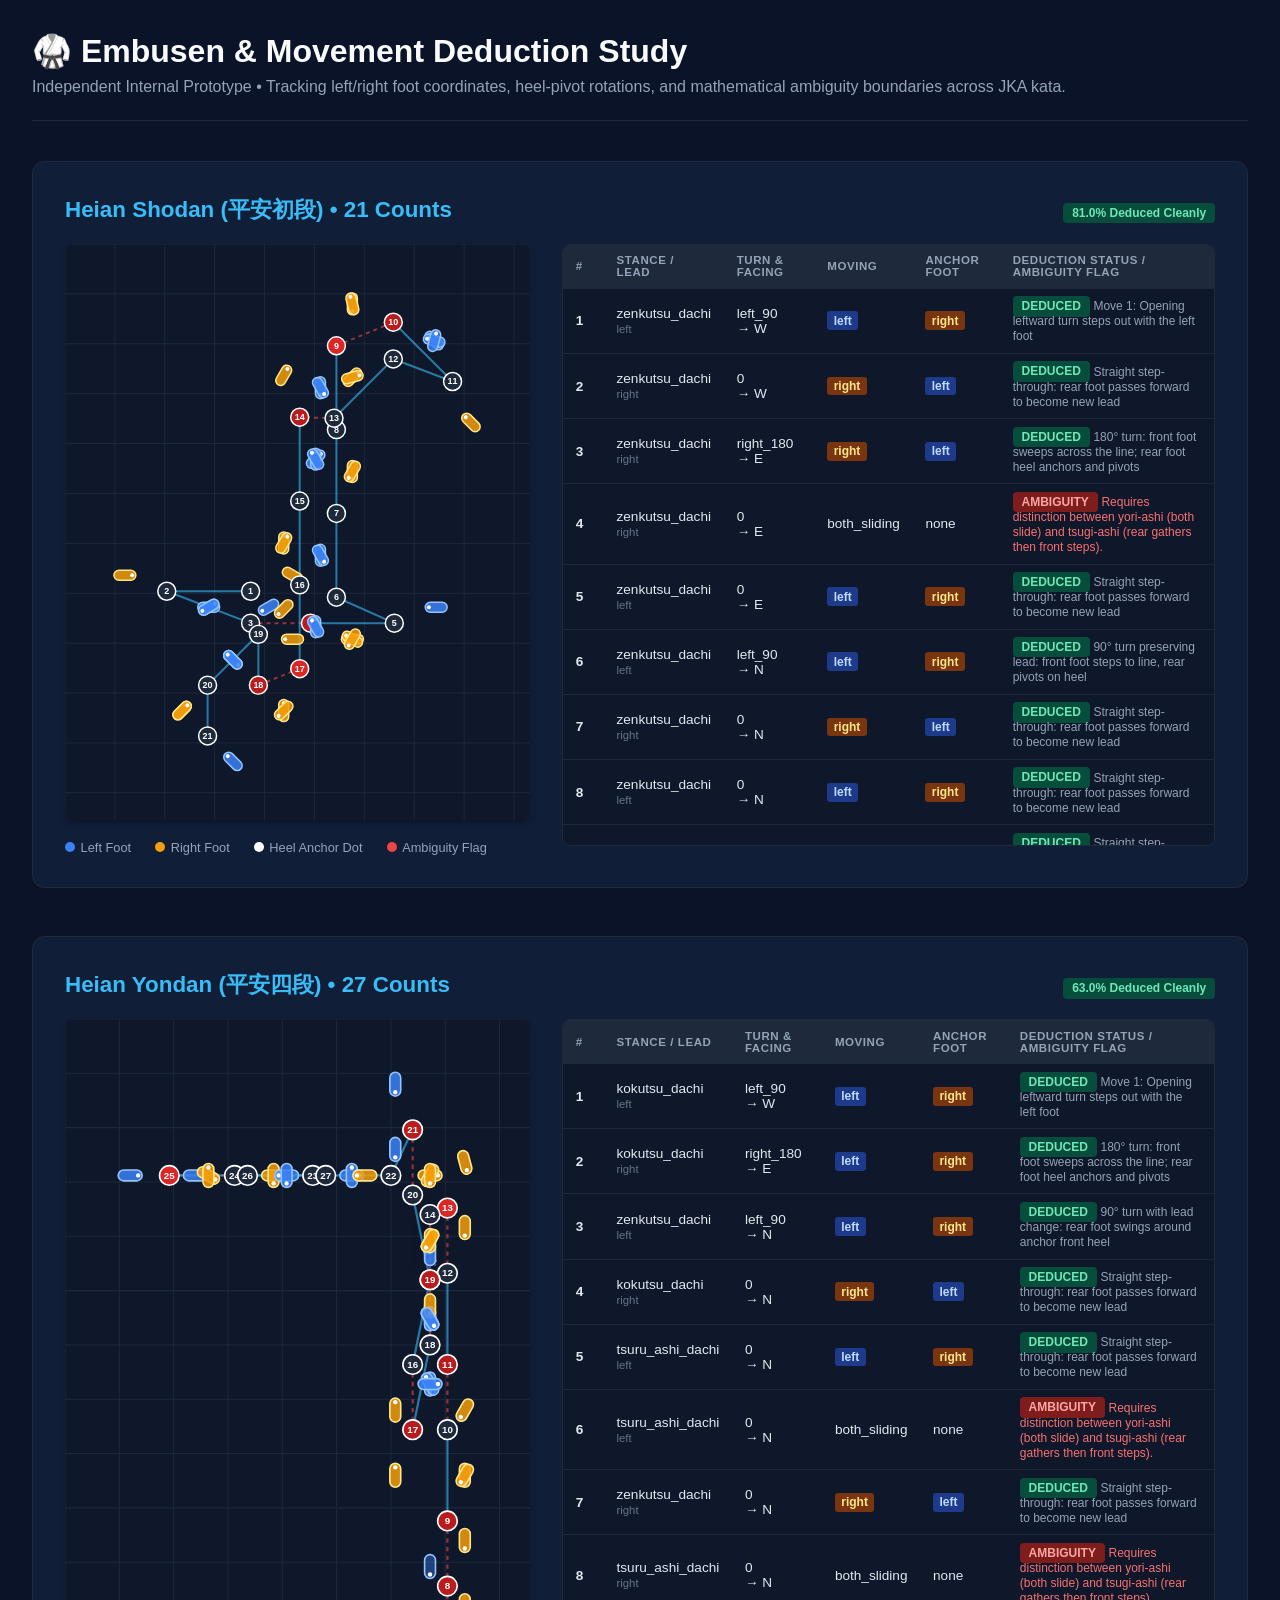
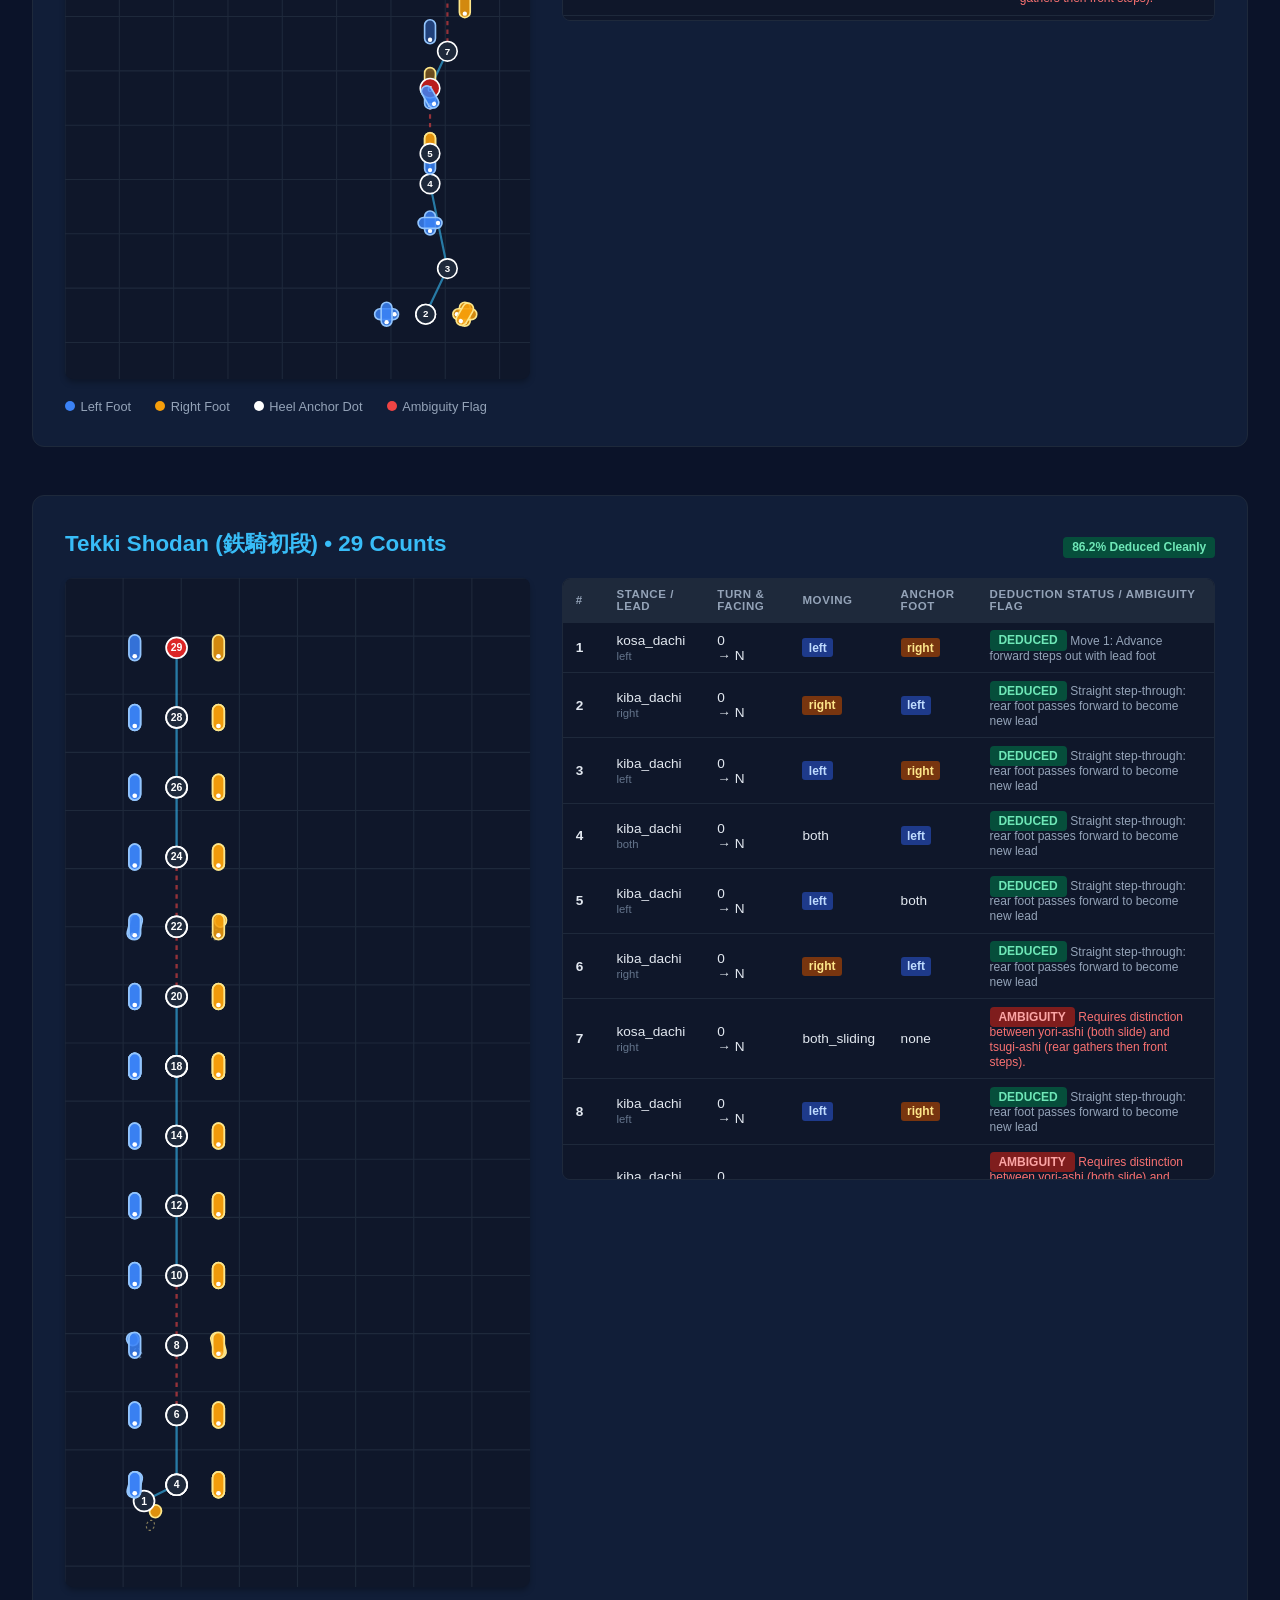
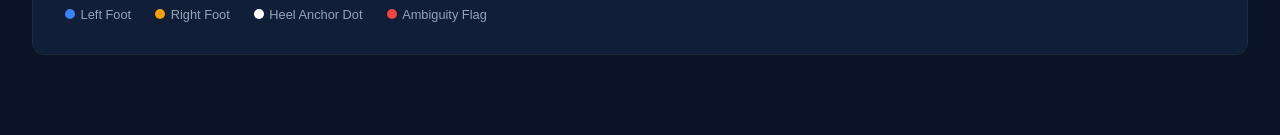
==== scratch/embusen_study.html @ 4f9cab69 "embusen study - it's not right at all, but it is a good starting point" ====
<!DOCTYPE html>
<html lang='en'>
<head>
<meta charset='utf-8'>
<title>Embusen & Movement Deduction Study • Scratch Report</title>
<style>
body { font-family: -apple-system, BlinkMacSystemFont, 'Segoe UI', Roboto, sans-serif; background: #0b1329; color: #e2e8f0; padding: 2rem; margin: 0; }
.container { max-width: 1300px; margin: 0 auto; }
.header { margin-bottom: 2.5rem; border-bottom: 1px solid #1e293b; padding-bottom: 1.5rem; }
h1 { font-size: 2rem; margin: 0 0 0.5rem 0; color: #f8fafc; font-weight: 800; }
.section { background: #111e38; border: 1px solid #1e293b; border-radius: 12px; padding: 2rem; margin-bottom: 3rem; }
h2 { font-size: 1.4rem; margin-top: 0; color: #38bdf8; display: flex; align-items: baseline; justify-content: space-between; }
.flex-view { display: flex; gap: 2rem; align-items: flex-start; flex-wrap: wrap; }
.diagram-col { flex: 1; min-width: 380px; }
.table-col { flex: 1.4; min-width: 500px; max-height: 600px; overflow-y: auto; background: #0f172a; border-radius: 8px; border: 1px solid #1e293b; }
table { width: 100%; border-collapse: collapse; font-size: 0.85rem; }
th, td { padding: 0.6rem 0.8rem; border-bottom: 1px solid #1e293b; text-align: left; }
th { background: #1e293b; color: #94a3b8; font-size: 0.72rem; text-transform: uppercase; letter-spacing: 0.05em; position: sticky; top: 0; }
tr:hover { background: #1e293b; }
.badge-clean { background: #064e3b; color: #6ee7b7; padding: 0.2rem 0.55rem; border-radius: 4px; font-weight: 700; font-size: 0.75rem; }
.badge-ambiguous { background: #7f1d1d; color: #fca5a5; padding: 0.2rem 0.55rem; border-radius: 4px; font-weight: 700; font-size: 0.75rem; }
.pill { display: inline-block; padding: 0.15rem 0.4rem; border-radius: 3px; font-size: 0.75rem; font-weight: 700; }
.pill-left { background: #1e3a8a; color: #bfdbfe; }
.pill-right { background: #78350f; color: #fde68a; }
.pill-heel { background: #581c87; color: #e9d5ff; }
.legend { display: flex; gap: 1.5rem; margin-top: 1rem; font-size: 0.8rem; color: #94a3b8; }
.legend-dot { width: 10px; height: 10px; border-radius: 50%; display: inline-block; margin-right: 0.35rem; }
</style>
</head>
<body>
<div class='container'>
<div class='header'>
<h1>🥋 Embusen & Movement Deduction Study</h1>
<p style='color: #94a3b8; margin: 0.25rem 0 0 0;'>Independent Internal Prototype • Tracking left/right foot coordinates, heel-pivot rotations, and mathematical ambiguity boundaries across JKA kata.</p>
</div>
<div class='section'>
<h2><span>Heian Shodan (平安初段) &bull; 21 Counts</span><span class='badge-clean'>81.0% Deduced Cleanly</span></h2>
<div class='flex-view'>
<div class='diagram-col'>
<svg viewBox="0 0 466 578" xmlns="http://www.w3.org/2000/svg" style="background:#0f172a; border-radius:8px; width:100%; max-width:850px; height:auto; box-shadow:0 4px 6px -1px rgba(0,0,0,0.3); font-family:sans-serif;">
<defs>
<filter id="glow"><feGaussianBlur stdDeviation="2" result="coloredBlur"/><feMerge><feMergeNode in="coloredBlur"/><feMergeNode in="SourceGraphic"/></feMerge></filter>
</defs>
<line x1="0" y1="0" x2="0" y2="578" stroke="#1e293b" stroke-width="1" />
<line x1="50" y1="0" x2="50" y2="578" stroke="#1e293b" stroke-width="1" />
<line x1="100" y1="0" x2="100" y2="578" stroke="#1e293b" stroke-width="1" />
<line x1="150" y1="0" x2="150" y2="578" stroke="#1e293b" stroke-width="1" />
<line x1="200" y1="0" x2="200" y2="578" stroke="#1e293b" stroke-width="1" />
<line x1="250" y1="0" x2="250" y2="578" stroke="#1e293b" stroke-width="1" />
<line x1="300" y1="0" x2="300" y2="578" stroke="#1e293b" stroke-width="1" />
<line x1="350" y1="0" x2="350" y2="578" stroke="#1e293b" stroke-width="1" />
<line x1="400" y1="0" x2="400" y2="578" stroke="#1e293b" stroke-width="1" />
<line x1="450" y1="0" x2="450" y2="578" stroke="#1e293b" stroke-width="1" />
<line x1="0" y1="0" x2="466" y2="0" stroke="#1e293b" stroke-width="1" />
<line x1="0" y1="50" x2="466" y2="50" stroke="#1e293b" stroke-width="1" />
<line x1="0" y1="100" x2="466" y2="100" stroke="#1e293b" stroke-width="1" />
<line x1="0" y1="150" x2="466" y2="150" stroke="#1e293b" stroke-width="1" />
<line x1="0" y1="200" x2="466" y2="200" stroke="#1e293b" stroke-width="1" />
<line x1="0" y1="250" x2="466" y2="250" stroke="#1e293b" stroke-width="1" />
<line x1="0" y1="300" x2="466" y2="300" stroke="#1e293b" stroke-width="1" />
<line x1="0" y1="350" x2="466" y2="350" stroke="#1e293b" stroke-width="1" />
<line x1="0" y1="400" x2="466" y2="400" stroke="#1e293b" stroke-width="1" />
<line x1="0" y1="450" x2="466" y2="450" stroke="#1e293b" stroke-width="1" />
<line x1="0" y1="500" x2="466" y2="500" stroke="#1e293b" stroke-width="1" />
<line x1="0" y1="550" x2="466" y2="550" stroke="#1e293b" stroke-width="1" />
<line x1="186.0" y1="348.0" x2="102.0" y2="348.0" stroke="#38bdf8" stroke-width="2" opacity="0.6" />
<line x1="102.0" y1="348.0" x2="186.0" y2="380.0" stroke="#38bdf8" stroke-width="2" opacity="0.6" />
<line x1="186.0" y1="380.0" x2="246.0" y2="380.0" stroke="#ef4444" stroke-width="2" opacity="0.6" stroke-dasharray='4,4'/>
<line x1="246.0" y1="380.0" x2="330.0" y2="380.0" stroke="#38bdf8" stroke-width="2" opacity="0.6" />
<line x1="330.0" y1="380.0" x2="272.0" y2="354.0" stroke="#38bdf8" stroke-width="2" opacity="0.6" />
<line x1="272.0" y1="354.0" x2="272.0" y2="270.0" stroke="#38bdf8" stroke-width="2" opacity="0.6" />
<line x1="272.0" y1="270.0" x2="272.0" y2="186.0" stroke="#38bdf8" stroke-width="2" opacity="0.6" />
<line x1="272.0" y1="186.0" x2="272.0" y2="102.0" stroke="#38bdf8" stroke-width="2" opacity="0.6" />
<line x1="272.0" y1="102.0" x2="329.0" y2="78.4" stroke="#ef4444" stroke-width="2" opacity="0.6" stroke-dasharray='4,4'/>
<line x1="329.0" y1="78.4" x2="388.4" y2="137.8" stroke="#38bdf8" stroke-width="2" opacity="0.6" />
<line x1="388.4" y1="137.8" x2="329.0" y2="115.2" stroke="#38bdf8" stroke-width="2" opacity="0.6" />
<line x1="329.0" y1="115.2" x2="269.6" y2="174.6" stroke="#38bdf8" stroke-width="2" opacity="0.6" />
<line x1="269.6" y1="174.6" x2="235.2" y2="173.6" stroke="#ef4444" stroke-width="2" opacity="0.6" stroke-dasharray='4,4'/>
<line x1="235.2" y1="173.6" x2="235.2" y2="257.6" stroke="#38bdf8" stroke-width="2" opacity="0.6" />
<line x1="235.2" y1="257.6" x2="235.2" y2="341.6" stroke="#38bdf8" stroke-width="2" opacity="0.6" />
<line x1="235.2" y1="341.6" x2="235.2" y2="425.6" stroke="#38bdf8" stroke-width="2" opacity="0.6" />
<line x1="235.2" y1="425.6" x2="193.8" y2="442.1" stroke="#ef4444" stroke-width="2" opacity="0.6" stroke-dasharray='4,4'/>
<line x1="193.8" y1="442.1" x2="193.8" y2="391.2" stroke="#38bdf8" stroke-width="2" opacity="0.6" />
<line x1="193.8" y1="391.2" x2="142.9" y2="442.1" stroke="#38bdf8" stroke-width="2" opacity="0.6" />
<line x1="142.9" y1="442.1" x2="142.9" y2="493.0" stroke="#38bdf8" stroke-width="2" opacity="0.6" />
<g transform="translate(144.0, 364.0) rotate(270.0)">
<rect x="-5.0" y="-11.0" width="10" height="22" rx="5.0" fill="#3b82f6" fill-opacity="0.85" stroke="#93c5fd" stroke-width="1.5" />
<circle cx="0" cy="7.333333333333333" r="2" fill="#ffffff" />
</g>
<g transform="translate(228.0, 332.0) rotate(300.0)">
<rect x="-5.0" y="-11.0" width="10" height="22" rx="5.0" fill="#f59e0b" fill-opacity="0.85" stroke="#fde68a" stroke-width="1.5" />
<circle cx="0" cy="7.333333333333333" r="2" fill="#ffffff" />
</g>
<circle cx="186.0" cy="348.0" r="9" fill="#1e293b" stroke="#ffffff" stroke-width="1.5" />
<text x="186.0" y="351.0" font-size="9" font-weight="700" fill="#ffffff" text-anchor="middle">1</text>
<g transform="translate(144.0, 364.0) rotate(240.0)">
<rect x="-5.0" y="-11.0" width="10" height="22" rx="5.0" fill="#3b82f6" fill-opacity="0.85" stroke="#93c5fd" stroke-width="1.5" />
<circle cx="0" cy="7.333333333333333" r="2" fill="#ffffff" />
</g>
<g transform="translate(60.0, 332.0) rotate(270.0)">
<rect x="-5.0" y="-11.0" width="10" height="22" rx="5.0" fill="#f59e0b" fill-opacity="0.85" stroke="#fde68a" stroke-width="1.5" />
<circle cx="0" cy="7.333333333333333" r="2" fill="#ffffff" />
</g>
<circle cx="102.0" cy="348.0" r="9" fill="#1e293b" stroke="#ffffff" stroke-width="1.5" />
<text x="102.0" y="351.0" font-size="9" font-weight="700" fill="#ffffff" text-anchor="middle">2</text>
<g transform="translate(144.0, 364.0) rotate(60.0)">
<rect x="-5.0" y="-11.0" width="10" height="22" rx="5.0" fill="#3b82f6" fill-opacity="0.85" stroke="#93c5fd" stroke-width="1.5" />
<circle cx="0" cy="7.333333333333333" r="2" fill="#ffffff" />
</g>
<g transform="translate(228.0, 396.0) rotate(90.0)">
<rect x="-5.0" y="-11.0" width="10" height="22" rx="5.0" fill="#f59e0b" fill-opacity="0.85" stroke="#fde68a" stroke-width="1.5" />
<circle cx="0" cy="7.333333333333333" r="2" fill="#ffffff" />
</g>
<circle cx="186.0" cy="380.0" r="9" fill="#1e293b" stroke="#ffffff" stroke-width="1.5" />
<text x="186.0" y="383.0" font-size="9" font-weight="700" fill="#ffffff" text-anchor="middle">3</text>
<g transform="translate(204.0, 364.0) rotate(60.0)">
<rect x="-5.0" y="-11.0" width="10" height="22" rx="5.0" fill="#3b82f6" fill-opacity="0.85" stroke="#93c5fd" stroke-width="1.5" />
<circle cx="0" cy="7.333333333333333" r="2" fill="#ffffff" />
</g>
<g transform="translate(288.0, 396.0) rotate(90.0)">
<rect x="-5.0" y="-11.0" width="10" height="22" rx="5.0" fill="#f59e0b" fill-opacity="0.85" stroke="#fde68a" stroke-width="1.5" />
<circle cx="0" cy="7.333333333333333" r="2" fill="#ffffff" />
</g>
<circle cx="246.0" cy="380.0" r="9" fill="#b91c1c" stroke="#ffffff" stroke-width="1.5" />
<text x="246.0" y="383.0" font-size="9" font-weight="700" fill="#ffffff" text-anchor="middle">4</text>
<g transform="translate(372.0, 364.0) rotate(90.0)">
<rect x="-5.0" y="-11.0" width="10" height="22" rx="5.0" fill="#3b82f6" fill-opacity="0.85" stroke="#93c5fd" stroke-width="1.5" />
<circle cx="0" cy="7.333333333333333" r="2" fill="#ffffff" />
</g>
<g transform="translate(288.0, 396.0) rotate(120.0)">
<rect x="-5.0" y="-11.0" width="10" height="22" rx="5.0" fill="#f59e0b" fill-opacity="0.85" stroke="#fde68a" stroke-width="1.5" />
<circle cx="0" cy="7.333333333333333" r="2" fill="#ffffff" />
</g>
<circle cx="330.0" cy="380.0" r="9" fill="#1e293b" stroke="#ffffff" stroke-width="1.5" />
<text x="330.0" y="383.0" font-size="9" font-weight="700" fill="#ffffff" text-anchor="middle">5</text>
<g transform="translate(256.0, 312.0) rotate(0.0)">
<rect x="-5.0" y="-11.0" width="10" height="22" rx="5.0" fill="#3b82f6" fill-opacity="0.85" stroke="#93c5fd" stroke-width="1.5" />
<circle cx="0" cy="7.333333333333333" r="2" fill="#ffffff" />
</g>
<g transform="translate(288.0, 396.0) rotate(30.0)">
<rect x="-5.0" y="-11.0" width="10" height="22" rx="5.0" fill="#f59e0b" fill-opacity="0.85" stroke="#fde68a" stroke-width="1.5" />
<circle cx="0" cy="7.333333333333333" r="2" fill="#ffffff" />
</g>
<circle cx="272.0" cy="354.0" r="9" fill="#1e293b" stroke="#ffffff" stroke-width="1.5" />
<text x="272.0" y="357.0" font-size="9" font-weight="700" fill="#ffffff" text-anchor="middle">6</text>
<g transform="translate(256.0, 312.0) rotate(-30.0)">
<rect x="-5.0" y="-11.0" width="10" height="22" rx="5.0" fill="#3b82f6" fill-opacity="0.85" stroke="#93c5fd" stroke-width="1.5" />
<circle cx="0" cy="7.333333333333333" r="2" fill="#ffffff" />
</g>
<g transform="translate(288.0, 228.0) rotate(0.0)">
<rect x="-5.0" y="-11.0" width="10" height="22" rx="5.0" fill="#f59e0b" fill-opacity="0.85" stroke="#fde68a" stroke-width="1.5" />
<circle cx="0" cy="7.333333333333333" r="2" fill="#ffffff" />
</g>
<circle cx="272.0" cy="270.0" r="9" fill="#1e293b" stroke="#ffffff" stroke-width="1.5" />
<text x="272.0" y="273.0" font-size="9" font-weight="700" fill="#ffffff" text-anchor="middle">7</text>
<g transform="translate(256.0, 144.0) rotate(0.0)">
<rect x="-5.0" y="-11.0" width="10" height="22" rx="5.0" fill="#3b82f6" fill-opacity="0.85" stroke="#93c5fd" stroke-width="1.5" />
<circle cx="0" cy="7.333333333333333" r="2" fill="#ffffff" />
</g>
<g transform="translate(288.0, 228.0) rotate(30.0)">
<rect x="-5.0" y="-11.0" width="10" height="22" rx="5.0" fill="#f59e0b" fill-opacity="0.85" stroke="#fde68a" stroke-width="1.5" />
<circle cx="0" cy="7.333333333333333" r="2" fill="#ffffff" />
</g>
<circle cx="272.0" cy="186.0" r="9" fill="#1e293b" stroke="#ffffff" stroke-width="1.5" />
<text x="272.0" y="189.0" font-size="9" font-weight="700" fill="#ffffff" text-anchor="middle">8</text>
<g transform="translate(256.0, 144.0) rotate(-30.0)">
<rect x="-5.0" y="-11.0" width="10" height="22" rx="5.0" fill="#3b82f6" fill-opacity="0.85" stroke="#93c5fd" stroke-width="1.5" />
<circle cx="0" cy="7.333333333333333" r="2" fill="#ffffff" />
</g>
<g transform="translate(288.0, 60.0) rotate(0.0)">
<rect x="-5.0" y="-11.0" width="10" height="22" rx="5.0" fill="#f59e0b" fill-opacity="0.85" stroke="#fde68a" stroke-width="1.5" />
<circle cx="0" cy="7.333333333333333" r="2" fill="#ffffff" />
</g>
<circle cx="272.0" cy="102.0" r="9" fill="#dc2626" stroke="#ffffff" stroke-width="1.5" />
<text x="272.0" y="105.0" font-size="9" font-weight="700" fill="#ffffff" text-anchor="middle">9</text>
<g transform="translate(370.0, 96.8) rotate(135.0)">
<rect x="-5.0" y="-11.0" width="10" height="22" rx="5.0" fill="#3b82f6" fill-opacity="0.85" stroke="#93c5fd" stroke-width="1.5" />
<circle cx="0" cy="7.333333333333333" r="2" fill="#ffffff" />
</g>
<g transform="translate(288.0, 60.0) rotate(165.0)">
<rect x="-5.0" y="-11.0" width="10" height="22" rx="5.0" fill="#f59e0b" fill-opacity="0.85" stroke="#fde68a" stroke-width="1.5" />
<circle cx="0" cy="7.333333333333333" r="2" fill="#ffffff" />
</g>
<circle cx="329.0" cy="78.4" r="9" fill="#b91c1c" stroke="#ffffff" stroke-width="1.5" />
<text x="329.0" y="81.4" font-size="9" font-weight="700" fill="#ffffff" text-anchor="middle">10</text>
<g transform="translate(370.0, 96.8) rotate(105.0)">
<rect x="-5.0" y="-11.0" width="10" height="22" rx="5.0" fill="#3b82f6" fill-opacity="0.85" stroke="#93c5fd" stroke-width="1.5" />
<circle cx="0" cy="7.333333333333333" r="2" fill="#ffffff" />
</g>
<g transform="translate(406.8, 178.8) rotate(135.0)">
<rect x="-5.0" y="-11.0" width="10" height="22" rx="5.0" fill="#f59e0b" fill-opacity="0.85" stroke="#fde68a" stroke-width="1.5" />
<circle cx="0" cy="7.333333333333333" r="2" fill="#ffffff" />
</g>
<circle cx="388.4" cy="137.8" r="9" fill="#1e293b" stroke="#ffffff" stroke-width="1.5" />
<text x="388.4" y="140.8" font-size="9" font-weight="700" fill="#ffffff" text-anchor="middle">11</text>
<g transform="translate(370.0, 96.8) rotate(195.0)">
<rect x="-5.0" y="-11.0" width="10" height="22" rx="5.0" fill="#3b82f6" fill-opacity="0.85" stroke="#93c5fd" stroke-width="1.5" />
<circle cx="0" cy="7.333333333333333" r="2" fill="#ffffff" />
</g>
<g transform="translate(288.0, 133.5) rotate(225.0)">
<rect x="-5.0" y="-11.0" width="10" height="22" rx="5.0" fill="#f59e0b" fill-opacity="0.85" stroke="#fde68a" stroke-width="1.5" />
<circle cx="0" cy="7.333333333333333" r="2" fill="#ffffff" />
</g>
<circle cx="329.0" cy="115.2" r="9" fill="#1e293b" stroke="#ffffff" stroke-width="1.5" />
<text x="329.0" y="118.2" font-size="9" font-weight="700" fill="#ffffff" text-anchor="middle">12</text>
<g transform="translate(251.2, 215.6) rotate(225.0)">
<rect x="-5.0" y="-11.0" width="10" height="22" rx="5.0" fill="#3b82f6" fill-opacity="0.85" stroke="#93c5fd" stroke-width="1.5" />
<circle cx="0" cy="7.333333333333333" r="2" fill="#ffffff" />
</g>
<g transform="translate(288.0, 133.5) rotate(255.0)">
<rect x="-5.0" y="-11.0" width="10" height="22" rx="5.0" fill="#f59e0b" fill-opacity="0.85" stroke="#fde68a" stroke-width="1.5" />
<circle cx="0" cy="7.333333333333333" r="2" fill="#ffffff" />
</g>
<circle cx="269.6" cy="174.6" r="9" fill="#1e293b" stroke="#ffffff" stroke-width="1.5" />
<text x="269.6" y="177.6" font-size="9" font-weight="700" fill="#ffffff" text-anchor="middle">13</text>
<g transform="translate(251.2, 215.6) rotate(180.0)">
<rect x="-5.0" y="-11.0" width="10" height="22" rx="5.0" fill="#3b82f6" fill-opacity="0.85" stroke="#93c5fd" stroke-width="1.5" />
<circle cx="0" cy="7.333333333333333" r="2" fill="#ffffff" />
</g>
<g transform="translate(219.2, 131.6) rotate(210.0)">
<rect x="-5.0" y="-11.0" width="10" height="22" rx="5.0" fill="#f59e0b" fill-opacity="0.85" stroke="#fde68a" stroke-width="1.5" />
<circle cx="0" cy="7.333333333333333" r="2" fill="#ffffff" />
</g>
<circle cx="235.2" cy="173.6" r="9" fill="#b91c1c" stroke="#ffffff" stroke-width="1.5" />
<text x="235.2" y="176.6" font-size="9" font-weight="700" fill="#ffffff" text-anchor="middle">14</text>
<g transform="translate(251.2, 215.6) rotate(150.0)">
<rect x="-5.0" y="-11.0" width="10" height="22" rx="5.0" fill="#3b82f6" fill-opacity="0.85" stroke="#93c5fd" stroke-width="1.5" />
<circle cx="0" cy="7.333333333333333" r="2" fill="#ffffff" />
</g>
<g transform="translate(219.2, 299.6) rotate(180.0)">
<rect x="-5.0" y="-11.0" width="10" height="22" rx="5.0" fill="#f59e0b" fill-opacity="0.85" stroke="#fde68a" stroke-width="1.5" />
<circle cx="0" cy="7.333333333333333" r="2" fill="#ffffff" />
</g>
<circle cx="235.2" cy="257.6" r="9" fill="#1e293b" stroke="#ffffff" stroke-width="1.5" />
<text x="235.2" y="260.6" font-size="9" font-weight="700" fill="#ffffff" text-anchor="middle">15</text>
<g transform="translate(251.2, 383.6) rotate(180.0)">
<rect x="-5.0" y="-11.0" width="10" height="22" rx="5.0" fill="#3b82f6" fill-opacity="0.85" stroke="#93c5fd" stroke-width="1.5" />
<circle cx="0" cy="7.333333333333333" r="2" fill="#ffffff" />
</g>
<g transform="translate(219.2, 299.6) rotate(210.0)">
<rect x="-5.0" y="-11.0" width="10" height="22" rx="5.0" fill="#f59e0b" fill-opacity="0.85" stroke="#fde68a" stroke-width="1.5" />
<circle cx="0" cy="7.333333333333333" r="2" fill="#ffffff" />
</g>
<circle cx="235.2" cy="341.6" r="9" fill="#1e293b" stroke="#ffffff" stroke-width="1.5" />
<text x="235.2" y="344.6" font-size="9" font-weight="700" fill="#ffffff" text-anchor="middle">16</text>
<g transform="translate(251.2, 383.6) rotate(150.0)">
<rect x="-5.0" y="-11.0" width="10" height="22" rx="5.0" fill="#3b82f6" fill-opacity="0.85" stroke="#93c5fd" stroke-width="1.5" />
<circle cx="0" cy="7.333333333333333" r="2" fill="#ffffff" />
</g>
<g transform="translate(219.2, 467.6) rotate(180.0)">
<rect x="-5.0" y="-11.0" width="10" height="22" rx="5.0" fill="#f59e0b" fill-opacity="0.85" stroke="#fde68a" stroke-width="1.5" />
<circle cx="0" cy="7.333333333333333" r="2" fill="#ffffff" />
</g>
<circle cx="235.2" cy="425.6" r="9" fill="#dc2626" stroke="#ffffff" stroke-width="1.5" />
<text x="235.2" y="428.6" font-size="9" font-weight="700" fill="#ffffff" text-anchor="middle">17</text>
<g transform="translate(168.3, 416.7) rotate(315.0)">
<rect x="-5.0" y="-11.0" width="10" height="22" rx="5.0" fill="#3b82f6" fill-opacity="0.85" stroke="#93c5fd" stroke-width="1.5" />
<circle cx="0" cy="7.333333333333333" r="2" fill="#ffffff" />
</g>
<g transform="translate(219.2, 467.6) rotate(405.0)">
<rect x="-5.0" y="-11.0" width="10" height="22" rx="5.0" fill="#f59e0b" fill-opacity="0.85" stroke="#fde68a" stroke-width="1.5" />
<circle cx="0" cy="7.333333333333333" r="2" fill="#ffffff" />
</g>
<circle cx="193.8" cy="442.1" r="9" fill="#b91c1c" stroke="#ffffff" stroke-width="1.5" />
<text x="193.8" y="445.1" font-size="9" font-weight="700" fill="#ffffff" text-anchor="middle">18</text>
<g transform="translate(168.3, 416.7) rotate(-45.0)">
<rect x="-5.0" y="-11.0" width="10" height="22" rx="5.0" fill="#3b82f6" fill-opacity="0.85" stroke="#93c5fd" stroke-width="1.5" />
<circle cx="0" cy="7.333333333333333" r="2" fill="#ffffff" />
</g>
<g transform="translate(219.2, 365.7) rotate(45.0)">
<rect x="-5.0" y="-11.0" width="10" height="22" rx="5.0" fill="#f59e0b" fill-opacity="0.85" stroke="#fde68a" stroke-width="1.5" />
<circle cx="0" cy="7.333333333333333" r="2" fill="#ffffff" />
</g>
<circle cx="193.8" cy="391.2" r="9" fill="#1e293b" stroke="#ffffff" stroke-width="1.5" />
<text x="193.8" y="394.2" font-size="9" font-weight="700" fill="#ffffff" text-anchor="middle">19</text>
<g transform="translate(168.3, 416.7) rotate(135.0)">
<rect x="-5.0" y="-11.0" width="10" height="22" rx="5.0" fill="#3b82f6" fill-opacity="0.85" stroke="#93c5fd" stroke-width="1.5" />
<circle cx="0" cy="7.333333333333333" r="2" fill="#ffffff" />
</g>
<g transform="translate(117.4, 467.6) rotate(225.0)">
<rect x="-5.0" y="-11.0" width="10" height="22" rx="5.0" fill="#f59e0b" fill-opacity="0.85" stroke="#fde68a" stroke-width="1.5" />
<circle cx="0" cy="7.333333333333333" r="2" fill="#ffffff" />
</g>
<circle cx="142.9" cy="442.1" r="9" fill="#1e293b" stroke="#ffffff" stroke-width="1.5" />
<text x="142.9" y="445.1" font-size="9" font-weight="700" fill="#ffffff" text-anchor="middle">20</text>
<g transform="translate(168.3, 518.5) rotate(135.0)">
<rect x="-5.0" y="-11.0" width="10" height="22" rx="5.0" fill="#3b82f6" fill-opacity="0.85" stroke="#93c5fd" stroke-width="1.5" />
<circle cx="0" cy="7.333333333333333" r="2" fill="#ffffff" />
</g>
<g transform="translate(117.4, 467.6) rotate(225.0)">
<rect x="-5.0" y="-11.0" width="10" height="22" rx="5.0" fill="#f59e0b" fill-opacity="0.85" stroke="#fde68a" stroke-width="1.5" />
<circle cx="0" cy="7.333333333333333" r="2" fill="#ffffff" />
</g>
<circle cx="142.9" cy="493.0" r="9" fill="#1e293b" stroke="#ffffff" stroke-width="1.5" />
<text x="142.9" y="496.0" font-size="9" font-weight="700" fill="#ffffff" text-anchor="middle">21</text>
</svg>
<div class='legend'>
<span><span class='legend-dot' style='background:#3b82f6;'></span>Left Foot</span>
<span><span class='legend-dot' style='background:#f59e0b;'></span>Right Foot</span>
<span><span class='legend-dot' style='background:#ffffff;'></span>Heel Anchor Dot</span>
<span><span class='legend-dot' style='background:#ef4444;'></span>Ambiguity Flag</span>
</div></div>
<div class='table-col'>
<table>
<thead><tr><th>#</th><th>Stance / Lead</th><th>Turn & Facing</th><th>Moving</th><th>Anchor Foot</th><th>Deduction Status / Ambiguity Flag</th></tr></thead><tbody>
<tr><td><strong>1</strong></td><td>zenkutsu_dachi<br><small style='color:#64748b;'>left</small></td><td>left_90<br>&rarr; W</td><td><span class='pill pill-left'>left</span></td><td><span class='pill pill-right'>right</span></td><td><span class='badge-clean'>DEDUCED</span> <span style='font-size:0.75rem; color:#94a3b8;'>Move 1: Opening leftward turn steps out with the left foot</span></td></tr>
<tr><td><strong>2</strong></td><td>zenkutsu_dachi<br><small style='color:#64748b;'>right</small></td><td>0<br>&rarr; W</td><td><span class='pill pill-right'>right</span></td><td><span class='pill pill-left'>left</span></td><td><span class='badge-clean'>DEDUCED</span> <span style='font-size:0.75rem; color:#94a3b8;'>Straight step-through: rear foot passes forward to become new lead</span></td></tr>
<tr><td><strong>3</strong></td><td>zenkutsu_dachi<br><small style='color:#64748b;'>right</small></td><td>right_180<br>&rarr; E</td><td><span class='pill pill-right'>right</span></td><td><span class='pill pill-left'>left</span></td><td><span class='badge-clean'>DEDUCED</span> <span style='font-size:0.75rem; color:#94a3b8;'>180° turn: front foot sweeps across the line; rear foot heel anchors and pivots</span></td></tr>
<tr><td><strong>4</strong></td><td>zenkutsu_dachi<br><small style='color:#64748b;'>right</small></td><td>0<br>&rarr; E</td><td><span>both_sliding</span></td><td><span>none</span></td><td><span class='badge-ambiguous'>AMBIGUITY</span> <span style='font-size:0.75rem; color:#f87171;'>Requires distinction between yori-ashi (both slide) and tsugi-ashi (rear gathers then front steps).</span></td></tr>
<tr><td><strong>5</strong></td><td>zenkutsu_dachi<br><small style='color:#64748b;'>left</small></td><td>0<br>&rarr; E</td><td><span class='pill pill-left'>left</span></td><td><span class='pill pill-right'>right</span></td><td><span class='badge-clean'>DEDUCED</span> <span style='font-size:0.75rem; color:#94a3b8;'>Straight step-through: rear foot passes forward to become new lead</span></td></tr>
<tr><td><strong>6</strong></td><td>zenkutsu_dachi<br><small style='color:#64748b;'>left</small></td><td>left_90<br>&rarr; N</td><td><span class='pill pill-left'>left</span></td><td><span class='pill pill-right'>right</span></td><td><span class='badge-clean'>DEDUCED</span> <span style='font-size:0.75rem; color:#94a3b8;'>90° turn preserving lead: front foot steps to line, rear pivots on heel</span></td></tr>
<tr><td><strong>7</strong></td><td>zenkutsu_dachi<br><small style='color:#64748b;'>right</small></td><td>0<br>&rarr; N</td><td><span class='pill pill-right'>right</span></td><td><span class='pill pill-left'>left</span></td><td><span class='badge-clean'>DEDUCED</span> <span style='font-size:0.75rem; color:#94a3b8;'>Straight step-through: rear foot passes forward to become new lead</span></td></tr>
<tr><td><strong>8</strong></td><td>zenkutsu_dachi<br><small style='color:#64748b;'>left</small></td><td>0<br>&rarr; N</td><td><span class='pill pill-left'>left</span></td><td><span class='pill pill-right'>right</span></td><td><span class='badge-clean'>DEDUCED</span> <span style='font-size:0.75rem; color:#94a3b8;'>Straight step-through: rear foot passes forward to become new lead</span></td></tr>
<tr><td><strong>9</strong></td><td>zenkutsu_dachi<br><small style='color:#64748b;'>right</small></td><td>0<br>&rarr; N</td><td><span class='pill pill-right'>right</span></td><td><span class='pill pill-left'>left</span></td><td><span class='badge-clean'>DEDUCED</span> <span style='font-size:0.75rem; color:#94a3b8;'>Straight step-through: rear foot passes forward to become new lead</span></td></tr>
<tr><td><strong>10</strong></td><td>zenkutsu_dachi<br><small style='color:#64748b;'>left</small></td><td>left_225<br>&rarr; SE</td><td><span class='pill pill-left'>left</span></td><td><span class='pill pill-right'>right</span></td><td><span class='badge-ambiguous'>AMBIGUITY</span> <span style='font-size:0.75rem; color:#f87171;'>Angle geometry depends on whether stepping foot moves to center line or corner line.</span></td></tr>
<tr><td><strong>11</strong></td><td>zenkutsu_dachi<br><small style='color:#64748b;'>right</small></td><td>0<br>&rarr; SE</td><td><span class='pill pill-right'>right</span></td><td><span class='pill pill-left'>left</span></td><td><span class='badge-clean'>DEDUCED</span> <span style='font-size:0.75rem; color:#94a3b8;'>Straight step-through: rear foot passes forward to become new lead</span></td></tr>
<tr><td><strong>12</strong></td><td>zenkutsu_dachi<br><small style='color:#64748b;'>right</small></td><td>right_90<br>&rarr; SW</td><td><span class='pill pill-right'>right</span></td><td><span class='pill pill-left'>left</span></td><td><span class='badge-clean'>DEDUCED</span> <span style='font-size:0.75rem; color:#94a3b8;'>90° turn preserving lead: front foot steps to line, rear pivots on heel</span></td></tr>
<tr><td><strong>13</strong></td><td>zenkutsu_dachi<br><small style='color:#64748b;'>left</small></td><td>0<br>&rarr; SW</td><td><span class='pill pill-left'>left</span></td><td><span class='pill pill-right'>right</span></td><td><span class='badge-clean'>DEDUCED</span> <span style='font-size:0.75rem; color:#94a3b8;'>Straight step-through: rear foot passes forward to become new lead</span></td></tr>
<tr><td><strong>14</strong></td><td>zenkutsu_dachi<br><small style='color:#64748b;'>left</small></td><td>left_45<br>&rarr; S</td><td><span class='pill pill-left'>left</span></td><td><span class='pill pill-left'>left</span></td><td><span class='badge-ambiguous'>AMBIGUITY</span> <span style='font-size:0.75rem; color:#f87171;'>Angle geometry depends on whether stepping foot moves to center line or corner line.</span></td></tr>
<tr><td><strong>15</strong></td><td>zenkutsu_dachi<br><small style='color:#64748b;'>right</small></td><td>0<br>&rarr; S</td><td><span class='pill pill-right'>right</span></td><td><span class='pill pill-left'>left</span></td><td><span class='badge-clean'>DEDUCED</span> <span style='font-size:0.75rem; color:#94a3b8;'>Straight step-through: rear foot passes forward to become new lead</span></td></tr>
<tr><td><strong>16</strong></td><td>zenkutsu_dachi<br><small style='color:#64748b;'>left</small></td><td>0<br>&rarr; S</td><td><span class='pill pill-left'>left</span></td><td><span class='pill pill-right'>right</span></td><td><span class='badge-clean'>DEDUCED</span> <span style='font-size:0.75rem; color:#94a3b8;'>Straight step-through: rear foot passes forward to become new lead</span></td></tr>
<tr><td><strong>17</strong></td><td>zenkutsu_dachi<br><small style='color:#64748b;'>right</small></td><td>0<br>&rarr; S</td><td><span class='pill pill-right'>right</span></td><td><span class='pill pill-left'>left</span></td><td><span class='badge-clean'>DEDUCED</span> <span style='font-size:0.75rem; color:#94a3b8;'>Straight step-through: rear foot passes forward to become new lead</span></td></tr>
<tr><td><strong>18</strong></td><td>kokutsu_dachi<br><small style='color:#64748b;'>left</small></td><td>left_225<br>&rarr; NW</td><td><span class='pill pill-left'>left</span></td><td><span class='pill pill-right'>right</span></td><td><span class='badge-ambiguous'>AMBIGUITY</span> <span style='font-size:0.75rem; color:#f87171;'>Angle geometry depends on whether stepping foot moves to center line or corner line.</span></td></tr>
<tr><td><strong>19</strong></td><td>kokutsu_dachi<br><small style='color:#64748b;'>right</small></td><td>right_90<br>&rarr; NE</td><td><span class='pill pill-right'>right</span></td><td><span class='pill pill-left'>left</span></td><td><span class='badge-clean'>DEDUCED</span> <span style='font-size:0.75rem; color:#94a3b8;'>90° turn with lead change: rear foot swings around anchor front heel</span></td></tr>
<tr><td><strong>20</strong></td><td>kokutsu_dachi<br><small style='color:#64748b;'>right</small></td><td>right_180<br>&rarr; SW</td><td><span class='pill pill-right'>right</span></td><td><span class='pill pill-left'>left</span></td><td><span class='badge-clean'>DEDUCED</span> <span style='font-size:0.75rem; color:#94a3b8;'>180° turn: front foot sweeps across the line; rear foot heel anchors and pivots</span></td></tr>
<tr><td><strong>21</strong></td><td>kokutsu_dachi<br><small style='color:#64748b;'>left</small></td><td>left_90<br>&rarr; SE</td><td><span class='pill pill-left'>left</span></td><td><span class='pill pill-right'>right</span></td><td><span class='badge-clean'>DEDUCED</span> <span style='font-size:0.75rem; color:#94a3b8;'>90° turn with lead change: rear foot swings around anchor front heel</span></td></tr>
</tbody></table></div>
</div></div>
<div class='section'>
<h2><span>Heian Yondan (平安四段) &bull; 27 Counts</span><span class='badge-clean'>63.0% Deduced Cleanly</span></h2>
<div class='flex-view'>
<div class='diagram-col'>
<svg viewBox="0 0 428 884" xmlns="http://www.w3.org/2000/svg" style="background:#0f172a; border-radius:8px; width:100%; max-width:850px; height:auto; box-shadow:0 4px 6px -1px rgba(0,0,0,0.3); font-family:sans-serif;">
<defs>
<filter id="glow"><feGaussianBlur stdDeviation="2" result="coloredBlur"/><feMerge><feMergeNode in="coloredBlur"/><feMergeNode in="SourceGraphic"/></feMerge></filter>
</defs>
<line x1="0" y1="0" x2="0" y2="884" stroke="#1e293b" stroke-width="1" />
<line x1="50" y1="0" x2="50" y2="884" stroke="#1e293b" stroke-width="1" />
<line x1="100" y1="0" x2="100" y2="884" stroke="#1e293b" stroke-width="1" />
<line x1="150" y1="0" x2="150" y2="884" stroke="#1e293b" stroke-width="1" />
<line x1="200" y1="0" x2="200" y2="884" stroke="#1e293b" stroke-width="1" />
<line x1="250" y1="0" x2="250" y2="884" stroke="#1e293b" stroke-width="1" />
<line x1="300" y1="0" x2="300" y2="884" stroke="#1e293b" stroke-width="1" />
<line x1="350" y1="0" x2="350" y2="884" stroke="#1e293b" stroke-width="1" />
<line x1="400" y1="0" x2="400" y2="884" stroke="#1e293b" stroke-width="1" />
<line x1="0" y1="0" x2="428" y2="0" stroke="#1e293b" stroke-width="1" />
<line x1="0" y1="50" x2="428" y2="50" stroke="#1e293b" stroke-width="1" />
<line x1="0" y1="100" x2="428" y2="100" stroke="#1e293b" stroke-width="1" />
<line x1="0" y1="150" x2="428" y2="150" stroke="#1e293b" stroke-width="1" />
<line x1="0" y1="200" x2="428" y2="200" stroke="#1e293b" stroke-width="1" />
<line x1="0" y1="250" x2="428" y2="250" stroke="#1e293b" stroke-width="1" />
<line x1="0" y1="300" x2="428" y2="300" stroke="#1e293b" stroke-width="1" />
<line x1="0" y1="350" x2="428" y2="350" stroke="#1e293b" stroke-width="1" />
<line x1="0" y1="400" x2="428" y2="400" stroke="#1e293b" stroke-width="1" />
<line x1="0" y1="450" x2="428" y2="450" stroke="#1e293b" stroke-width="1" />
<line x1="0" y1="500" x2="428" y2="500" stroke="#1e293b" stroke-width="1" />
<line x1="0" y1="550" x2="428" y2="550" stroke="#1e293b" stroke-width="1" />
<line x1="0" y1="600" x2="428" y2="600" stroke="#1e293b" stroke-width="1" />
<line x1="0" y1="650" x2="428" y2="650" stroke="#1e293b" stroke-width="1" />
<line x1="0" y1="700" x2="428" y2="700" stroke="#1e293b" stroke-width="1" />
<line x1="0" y1="750" x2="428" y2="750" stroke="#1e293b" stroke-width="1" />
<line x1="0" y1="800" x2="428" y2="800" stroke="#1e293b" stroke-width="1" />
<line x1="0" y1="850" x2="428" y2="850" stroke="#1e293b" stroke-width="1" />
<line x1="332.0" y1="824.0" x2="332.0" y2="824.0" stroke="#38bdf8" stroke-width="2" opacity="0.6" />
<line x1="332.0" y1="824.0" x2="352.0" y2="782.0" stroke="#38bdf8" stroke-width="2" opacity="0.6" />
<line x1="352.0" y1="782.0" x2="336.0" y2="704.0" stroke="#38bdf8" stroke-width="2" opacity="0.6" />
<line x1="336.0" y1="704.0" x2="336.0" y2="676.0" stroke="#38bdf8" stroke-width="2" opacity="0.6" />
<line x1="336.0" y1="676.0" x2="336.0" y2="616.0" stroke="#ef4444" stroke-width="2" opacity="0.6" stroke-dasharray='4,4'/>
<line x1="336.0" y1="616.0" x2="352.0" y2="582.0" stroke="#38bdf8" stroke-width="2" opacity="0.6" />
<line x1="352.0" y1="582.0" x2="352.0" y2="522.0" stroke="#ef4444" stroke-width="2" opacity="0.6" stroke-dasharray='4,4'/>
<line x1="352.0" y1="522.0" x2="352.0" y2="462.0" stroke="#ef4444" stroke-width="2" opacity="0.6" stroke-dasharray='4,4'/>
<line x1="352.0" y1="462.0" x2="352.0" y2="378.0" stroke="#38bdf8" stroke-width="2" opacity="0.6" />
<line x1="352.0" y1="378.0" x2="352.0" y2="318.0" stroke="#ef4444" stroke-width="2" opacity="0.6" stroke-dasharray='4,4'/>
<line x1="352.0" y1="318.0" x2="352.0" y2="234.0" stroke="#38bdf8" stroke-width="2" opacity="0.6" />
<line x1="352.0" y1="234.0" x2="352.0" y2="174.0" stroke="#ef4444" stroke-width="2" opacity="0.6" stroke-dasharray='4,4'/>
<line x1="352.0" y1="174.0" x2="336.0" y2="180.0" stroke="#38bdf8" stroke-width="2" opacity="0.6" />
<line x1="336.0" y1="180.0" x2="336.0" y2="240.0" stroke="#ef4444" stroke-width="2" opacity="0.6" stroke-dasharray='4,4'/>
<line x1="336.0" y1="240.0" x2="320.0" y2="318.0" stroke="#38bdf8" stroke-width="2" opacity="0.6" />
<line x1="320.0" y1="318.0" x2="320.0" y2="378.0" stroke="#ef4444" stroke-width="2" opacity="0.6" stroke-dasharray='4,4'/>
<line x1="320.0" y1="378.0" x2="336.0" y2="300.0" stroke="#38bdf8" stroke-width="2" opacity="0.6" />
<line x1="336.0" y1="300.0" x2="336.0" y2="240.0" stroke="#ef4444" stroke-width="2" opacity="0.6" stroke-dasharray='4,4'/>
<line x1="336.0" y1="240.0" x2="320.0" y2="162.0" stroke="#38bdf8" stroke-width="2" opacity="0.6" />
<line x1="320.0" y1="162.0" x2="320.0" y2="102.0" stroke="#ef4444" stroke-width="2" opacity="0.6" stroke-dasharray='4,4'/>
<line x1="320.0" y1="102.0" x2="300.0" y2="144.0" stroke="#38bdf8" stroke-width="2" opacity="0.6" />
<line x1="300.0" y1="144.0" x2="228.0" y2="144.0" stroke="#38bdf8" stroke-width="2" opacity="0.6" />
<line x1="228.0" y1="144.0" x2="156.0" y2="144.0" stroke="#38bdf8" stroke-width="2" opacity="0.6" />
<line x1="156.0" y1="144.0" x2="96.0" y2="144.0" stroke="#ef4444" stroke-width="2" opacity="0.6" stroke-dasharray='4,4'/>
<line x1="96.0" y1="144.0" x2="168.0" y2="144.0" stroke="#38bdf8" stroke-width="2" opacity="0.6" />
<line x1="168.0" y1="144.0" x2="240.0" y2="144.0" stroke="#38bdf8" stroke-width="2" opacity="0.6" />
<g transform="translate(296.0, 824.0) rotate(270.0)">
<rect x="-5.0" y="-11.0" width="10" height="22" rx="5.0" fill="#3b82f6" fill-opacity="0.85" stroke="#93c5fd" stroke-width="1.5" />
<circle cx="0" cy="7.333333333333333" r="2" fill="#ffffff" />
</g>
<g transform="translate(368.0, 824.0) rotate(360.0)">
<rect x="-5.0" y="-11.0" width="10" height="22" rx="5.0" fill="#f59e0b" fill-opacity="0.85" stroke="#fde68a" stroke-width="1.5" />
<circle cx="0" cy="7.333333333333333" r="2" fill="#ffffff" />
</g>
<circle cx="332.0" cy="824.0" r="9" fill="#1e293b" stroke="#ffffff" stroke-width="1.5" />
<text x="332.0" y="827.0" font-size="9" font-weight="700" fill="#ffffff" text-anchor="middle">1</text>
<g transform="translate(296.0, 824.0) rotate(0.0)">
<rect x="-5.0" y="-11.0" width="10" height="22" rx="5.0" fill="#3b82f6" fill-opacity="0.85" stroke="#93c5fd" stroke-width="1.5" />
<circle cx="0" cy="7.333333333333333" r="2" fill="#ffffff" />
</g>
<g transform="translate(368.0, 824.0) rotate(90.0)">
<rect x="-5.0" y="-11.0" width="10" height="22" rx="5.0" fill="#f59e0b" fill-opacity="0.85" stroke="#fde68a" stroke-width="1.5" />
<circle cx="0" cy="7.333333333333333" r="2" fill="#ffffff" />
</g>
<circle cx="332.0" cy="824.0" r="9" fill="#1e293b" stroke="#ffffff" stroke-width="1.5" />
<text x="332.0" y="827.0" font-size="9" font-weight="700" fill="#ffffff" text-anchor="middle">2</text>
<g transform="translate(336.0, 740.0) rotate(0.0)">
<rect x="-5.0" y="-11.0" width="10" height="22" rx="5.0" fill="#3b82f6" fill-opacity="0.85" stroke="#93c5fd" stroke-width="1.5" />
<circle cx="0" cy="7.333333333333333" r="2" fill="#ffffff" />
</g>
<g transform="translate(368.0, 824.0) rotate(30.0)">
<rect x="-5.0" y="-11.0" width="10" height="22" rx="5.0" fill="#f59e0b" fill-opacity="0.85" stroke="#fde68a" stroke-width="1.5" />
<circle cx="0" cy="7.333333333333333" r="2" fill="#ffffff" />
</g>
<circle cx="352.0" cy="782.0" r="9" fill="#1e293b" stroke="#ffffff" stroke-width="1.5" />
<text x="352.0" y="785.0" font-size="9" font-weight="700" fill="#ffffff" text-anchor="middle">3</text>
<g transform="translate(336.0, 740.0) rotate(-90.0)">
<rect x="-5.0" y="-11.0" width="10" height="22" rx="5.0" fill="#3b82f6" fill-opacity="0.85" stroke="#93c5fd" stroke-width="1.5" />
<circle cx="0" cy="7.333333333333333" r="2" fill="#ffffff" />
</g>
<g transform="translate(336.0, 668.0) rotate(0.0)">
<rect x="-5.0" y="-11.0" width="10" height="22" rx="5.0" fill="#f59e0b" fill-opacity="0.85" stroke="#fde68a" stroke-width="1.5" />
<circle cx="0" cy="7.333333333333333" r="2" fill="#ffffff" />
</g>
<circle cx="336.0" cy="704.0" r="9" fill="#1e293b" stroke="#ffffff" stroke-width="1.5" />
<text x="336.0" y="707.0" font-size="9" font-weight="700" fill="#ffffff" text-anchor="middle">4</text>
<g transform="translate(336.0, 684.0) rotate(0.0)">
<rect x="-5.0" y="-11.0" width="10" height="22" rx="5.0" fill="#3b82f6" fill-opacity="0.85" stroke="#93c5fd" stroke-width="1.5" />
<circle cx="0" cy="7.333333333333333" r="2" fill="#ffffff" />
</g>
<g transform="translate(336.0, 668.0) rotate(0.0)">
<rect x="-5.0" y="-11.0" width="10" height="22" rx="5.0" fill="#f59e0b" fill-opacity="0.4" stroke="#fde68a" stroke-width="1.5" />
<circle cx="0" cy="7.333333333333333" r="2" fill="#ffffff" />
</g>
<circle cx="336.0" cy="676.0" r="9" fill="#1e293b" stroke="#ffffff" stroke-width="1.5" />
<text x="336.0" y="679.0" font-size="9" font-weight="700" fill="#ffffff" text-anchor="middle">5</text>
<g transform="translate(336.0, 624.0) rotate(0.0)">
<rect x="-5.0" y="-11.0" width="10" height="22" rx="5.0" fill="#3b82f6" fill-opacity="0.85" stroke="#93c5fd" stroke-width="1.5" />
<circle cx="0" cy="7.333333333333333" r="2" fill="#ffffff" />
</g>
<g transform="translate(336.0, 608.0) rotate(0.0)">
<rect x="-5.0" y="-11.0" width="10" height="22" rx="5.0" fill="#f59e0b" fill-opacity="0.4" stroke="#fde68a" stroke-width="1.5" />
<circle cx="0" cy="7.333333333333333" r="2" fill="#ffffff" />
</g>
<circle cx="336.0" cy="616.0" r="9" fill="#b91c1c" stroke="#ffffff" stroke-width="1.5" />
<text x="336.0" y="619.0" font-size="9" font-weight="700" fill="#ffffff" text-anchor="middle">6</text>
<g transform="translate(336.0, 624.0) rotate(-30.0)">
<rect x="-5.0" y="-11.0" width="10" height="22" rx="5.0" fill="#3b82f6" fill-opacity="0.85" stroke="#93c5fd" stroke-width="1.5" />
<circle cx="0" cy="7.333333333333333" r="2" fill="#ffffff" />
</g>
<g transform="translate(368.0, 540.0) rotate(0.0)">
<rect x="-5.0" y="-11.0" width="10" height="22" rx="5.0" fill="#f59e0b" fill-opacity="0.85" stroke="#fde68a" stroke-width="1.5" />
<circle cx="0" cy="7.333333333333333" r="2" fill="#ffffff" />
</g>
<circle cx="352.0" cy="582.0" r="9" fill="#1e293b" stroke="#ffffff" stroke-width="1.5" />
<text x="352.0" y="585.0" font-size="9" font-weight="700" fill="#ffffff" text-anchor="middle">7</text>
<g transform="translate(336.0, 564.0) rotate(0.0)">
<rect x="-5.0" y="-11.0" width="10" height="22" rx="5.0" fill="#3b82f6" fill-opacity="0.4" stroke="#93c5fd" stroke-width="1.5" />
<circle cx="0" cy="7.333333333333333" r="2" fill="#ffffff" />
</g>
<g transform="translate(368.0, 480.0) rotate(0.0)">
<rect x="-5.0" y="-11.0" width="10" height="22" rx="5.0" fill="#f59e0b" fill-opacity="0.85" stroke="#fde68a" stroke-width="1.5" />
<circle cx="0" cy="7.333333333333333" r="2" fill="#ffffff" />
</g>
<circle cx="352.0" cy="522.0" r="9" fill="#b91c1c" stroke="#ffffff" stroke-width="1.5" />
<text x="352.0" y="525.0" font-size="9" font-weight="700" fill="#ffffff" text-anchor="middle">8</text>
<g transform="translate(336.0, 504.0) rotate(0.0)">
<rect x="-5.0" y="-11.0" width="10" height="22" rx="5.0" fill="#3b82f6" fill-opacity="0.4" stroke="#93c5fd" stroke-width="1.5" />
<circle cx="0" cy="7.333333333333333" r="2" fill="#ffffff" />
</g>
<g transform="translate(368.0, 420.0) rotate(0.0)">
<rect x="-5.0" y="-11.0" width="10" height="22" rx="5.0" fill="#f59e0b" fill-opacity="0.85" stroke="#fde68a" stroke-width="1.5" />
<circle cx="0" cy="7.333333333333333" r="2" fill="#ffffff" />
</g>
<circle cx="352.0" cy="462.0" r="9" fill="#b91c1c" stroke="#ffffff" stroke-width="1.5" />
<text x="352.0" y="465.0" font-size="9" font-weight="700" fill="#ffffff" text-anchor="middle">9</text>
<g transform="translate(336.0, 336.0) rotate(0.0)">
<rect x="-5.0" y="-11.0" width="10" height="22" rx="5.0" fill="#3b82f6" fill-opacity="0.85" stroke="#93c5fd" stroke-width="1.5" />
<circle cx="0" cy="7.333333333333333" r="2" fill="#ffffff" />
</g>
<g transform="translate(368.0, 420.0) rotate(30.0)">
<rect x="-5.0" y="-11.0" width="10" height="22" rx="5.0" fill="#f59e0b" fill-opacity="0.85" stroke="#fde68a" stroke-width="1.5" />
<circle cx="0" cy="7.333333333333333" r="2" fill="#ffffff" />
</g>
<circle cx="352.0" cy="378.0" r="9" fill="#1e293b" stroke="#ffffff" stroke-width="1.5" />
<text x="352.0" y="381.0" font-size="9" font-weight="700" fill="#ffffff" text-anchor="middle">10</text>
<g transform="translate(336.0, 276.0) rotate(0.0)">
<rect x="-5.0" y="-11.0" width="10" height="22" rx="5.0" fill="#3b82f6" fill-opacity="0.85" stroke="#93c5fd" stroke-width="1.5" />
<circle cx="0" cy="7.333333333333333" r="2" fill="#ffffff" />
</g>
<g transform="translate(368.0, 360.0) rotate(30.0)">
<rect x="-5.0" y="-11.0" width="10" height="22" rx="5.0" fill="#f59e0b" fill-opacity="0.85" stroke="#fde68a" stroke-width="1.5" />
<circle cx="0" cy="7.333333333333333" r="2" fill="#ffffff" />
</g>
<circle cx="352.0" cy="318.0" r="9" fill="#b91c1c" stroke="#ffffff" stroke-width="1.5" />
<text x="352.0" y="321.0" font-size="9" font-weight="700" fill="#ffffff" text-anchor="middle">11</text>
<g transform="translate(336.0, 276.0) rotate(-30.0)">
<rect x="-5.0" y="-11.0" width="10" height="22" rx="5.0" fill="#3b82f6" fill-opacity="0.85" stroke="#93c5fd" stroke-width="1.5" />
<circle cx="0" cy="7.333333333333333" r="2" fill="#ffffff" />
</g>
<g transform="translate(368.0, 192.0) rotate(0.0)">
<rect x="-5.0" y="-11.0" width="10" height="22" rx="5.0" fill="#f59e0b" fill-opacity="0.85" stroke="#fde68a" stroke-width="1.5" />
<circle cx="0" cy="7.333333333333333" r="2" fill="#ffffff" />
</g>
<circle cx="352.0" cy="234.0" r="9" fill="#1e293b" stroke="#ffffff" stroke-width="1.5" />
<text x="352.0" y="237.0" font-size="9" font-weight="700" fill="#ffffff" text-anchor="middle">12</text>
<g transform="translate(336.0, 216.0) rotate(-20.0)">
<ellipse cx="0" cy="-5.5" rx="5.0" ry="5.5" fill="#3b82f6" fill-opacity="0.9" stroke="#93c5fd" stroke-width="1.5" />
<ellipse cx="0" cy="7.333333333333333" rx="3.3333333333333335" ry="4.4" fill="none" stroke="#93c5fd" stroke-width="1" stroke-dasharray="2,2" opacity="0.5" />
</g>
<g transform="translate(368.0, 132.0) rotate(-15.0)">
<rect x="-5.0" y="-11.0" width="10" height="22" rx="5.0" fill="#f59e0b" fill-opacity="0.85" stroke="#fde68a" stroke-width="1.5" />
<circle cx="0" cy="7.333333333333333" r="2" fill="#ffffff" />
</g>
<circle cx="352.0" cy="174.0" r="9" fill="#dc2626" stroke="#ffffff" stroke-width="1.5" />
<text x="352.0" y="177.0" font-size="9" font-weight="700" fill="#ffffff" text-anchor="middle">13</text>
<g transform="translate(336.0, 216.0) rotate(180.0)">
<rect x="-5.0" y="-11.0" width="10" height="22" rx="5.0" fill="#3b82f6" fill-opacity="0.85" stroke="#93c5fd" stroke-width="1.5" />
<circle cx="0" cy="7.333333333333333" r="2" fill="#ffffff" />
</g>
<g transform="translate(336.0, 144.0) rotate(270.0)">
<rect x="-5.0" y="-11.0" width="10" height="22" rx="5.0" fill="#f59e0b" fill-opacity="0.85" stroke="#fde68a" stroke-width="1.5" />
<circle cx="0" cy="7.333333333333333" r="2" fill="#ffffff" />
</g>
<circle cx="336.0" cy="180.0" r="9" fill="#1e293b" stroke="#ffffff" stroke-width="1.5" />
<text x="336.0" y="183.0" font-size="9" font-weight="700" fill="#ffffff" text-anchor="middle">14</text>
<g transform="translate(336.0, 276.0) rotate(180.0)">
<rect x="-5.0" y="-11.0" width="10" height="22" rx="5.0" fill="#3b82f6" fill-opacity="0.85" stroke="#93c5fd" stroke-width="1.5" />
<circle cx="0" cy="7.333333333333333" r="2" fill="#ffffff" />
</g>
<g transform="translate(336.0, 204.0) rotate(210.0)">
<rect x="-5.0" y="-11.0" width="10" height="22" rx="5.0" fill="#f59e0b" fill-opacity="0.85" stroke="#fde68a" stroke-width="1.5" />
<circle cx="0" cy="7.333333333333333" r="2" fill="#ffffff" />
</g>
<circle cx="336.0" cy="240.0" r="9" fill="#b91c1c" stroke="#ffffff" stroke-width="1.5" />
<text x="336.0" y="243.0" font-size="9" font-weight="700" fill="#ffffff" text-anchor="middle">15</text>
<g transform="translate(336.0, 276.0) rotate(150.0)">
<rect x="-5.0" y="-11.0" width="10" height="22" rx="5.0" fill="#3b82f6" fill-opacity="0.85" stroke="#93c5fd" stroke-width="1.5" />
<circle cx="0" cy="7.333333333333333" r="2" fill="#ffffff" />
</g>
<g transform="translate(304.0, 360.0) rotate(180.0)">
<rect x="-5.0" y="-11.0" width="10" height="22" rx="5.0" fill="#f59e0b" fill-opacity="0.85" stroke="#fde68a" stroke-width="1.5" />
<circle cx="0" cy="7.333333333333333" r="2" fill="#ffffff" />
</g>
<circle cx="320.0" cy="318.0" r="9" fill="#1e293b" stroke="#ffffff" stroke-width="1.5" />
<text x="320.0" y="321.0" font-size="9" font-weight="700" fill="#ffffff" text-anchor="middle">16</text>
<g transform="translate(336.0, 336.0) rotate(150.0)">
<rect x="-5.0" y="-11.0" width="10" height="22" rx="5.0" fill="#3b82f6" fill-opacity="0.85" stroke="#93c5fd" stroke-width="1.5" />
<circle cx="0" cy="7.333333333333333" r="2" fill="#ffffff" />
</g>
<g transform="translate(304.0, 420.0) rotate(180.0)">
<rect x="-5.0" y="-11.0" width="10" height="22" rx="5.0" fill="#f59e0b" fill-opacity="0.85" stroke="#fde68a" stroke-width="1.5" />
<circle cx="0" cy="7.333333333333333" r="2" fill="#ffffff" />
</g>
<circle cx="320.0" cy="378.0" r="9" fill="#b91c1c" stroke="#ffffff" stroke-width="1.5" />
<text x="320.0" y="381.0" font-size="9" font-weight="700" fill="#ffffff" text-anchor="middle">17</text>
<g transform="translate(336.0, 336.0) rotate(-90.0)">
<rect x="-5.0" y="-11.0" width="10" height="22" rx="5.0" fill="#3b82f6" fill-opacity="0.85" stroke="#93c5fd" stroke-width="1.5" />
<circle cx="0" cy="7.333333333333333" r="2" fill="#ffffff" />
</g>
<g transform="translate(336.0, 264.0) rotate(0.0)">
<rect x="-5.0" y="-11.0" width="10" height="22" rx="5.0" fill="#f59e0b" fill-opacity="0.85" stroke="#fde68a" stroke-width="1.5" />
<circle cx="0" cy="7.333333333333333" r="2" fill="#ffffff" />
</g>
<circle cx="336.0" cy="300.0" r="9" fill="#1e293b" stroke="#ffffff" stroke-width="1.5" />
<text x="336.0" y="303.0" font-size="9" font-weight="700" fill="#ffffff" text-anchor="middle">18</text>
<g transform="translate(336.0, 276.0) rotate(-30.0)">
<rect x="-5.0" y="-11.0" width="10" height="22" rx="5.0" fill="#3b82f6" fill-opacity="0.85" stroke="#93c5fd" stroke-width="1.5" />
<circle cx="0" cy="7.333333333333333" r="2" fill="#ffffff" />
</g>
<g transform="translate(336.0, 204.0) rotate(0.0)">
<rect x="-5.0" y="-11.0" width="10" height="22" rx="5.0" fill="#f59e0b" fill-opacity="0.85" stroke="#fde68a" stroke-width="1.5" />
<circle cx="0" cy="7.333333333333333" r="2" fill="#ffffff" />
</g>
<circle cx="336.0" cy="240.0" r="9" fill="#b91c1c" stroke="#ffffff" stroke-width="1.5" />
<text x="336.0" y="243.0" font-size="9" font-weight="700" fill="#ffffff" text-anchor="middle">19</text>
<g transform="translate(304.0, 120.0) rotate(0.0)">
<rect x="-5.0" y="-11.0" width="10" height="22" rx="5.0" fill="#3b82f6" fill-opacity="0.85" stroke="#93c5fd" stroke-width="1.5" />
<circle cx="0" cy="7.333333333333333" r="2" fill="#ffffff" />
</g>
<g transform="translate(336.0, 204.0) rotate(30.0)">
<rect x="-5.0" y="-11.0" width="10" height="22" rx="5.0" fill="#f59e0b" fill-opacity="0.85" stroke="#fde68a" stroke-width="1.5" />
<circle cx="0" cy="7.333333333333333" r="2" fill="#ffffff" />
</g>
<circle cx="320.0" cy="162.0" r="9" fill="#1e293b" stroke="#ffffff" stroke-width="1.5" />
<text x="320.0" y="165.0" font-size="9" font-weight="700" fill="#ffffff" text-anchor="middle">20</text>
<g transform="translate(304.0, 60.0) rotate(0.0)">
<rect x="-5.0" y="-11.0" width="10" height="22" rx="5.0" fill="#3b82f6" fill-opacity="0.85" stroke="#93c5fd" stroke-width="1.5" />
<circle cx="0" cy="7.333333333333333" r="2" fill="#ffffff" />
</g>
<g transform="translate(336.0, 144.0) rotate(30.0)">
<rect x="-5.0" y="-11.0" width="10" height="22" rx="5.0" fill="#f59e0b" fill-opacity="0.85" stroke="#fde68a" stroke-width="1.5" />
<circle cx="0" cy="7.333333333333333" r="2" fill="#ffffff" />
</g>
<circle cx="320.0" cy="102.0" r="9" fill="#b91c1c" stroke="#ffffff" stroke-width="1.5" />
<text x="320.0" y="105.0" font-size="9" font-weight="700" fill="#ffffff" text-anchor="middle">21</text>
<g transform="translate(264.0, 144.0) rotate(270.0)">
<rect x="-5.0" y="-11.0" width="10" height="22" rx="5.0" fill="#3b82f6" fill-opacity="0.85" stroke="#93c5fd" stroke-width="1.5" />
<circle cx="0" cy="7.333333333333333" r="2" fill="#ffffff" />
</g>
<g transform="translate(336.0, 144.0) rotate(360.0)">
<rect x="-5.0" y="-11.0" width="10" height="22" rx="5.0" fill="#f59e0b" fill-opacity="0.85" stroke="#fde68a" stroke-width="1.5" />
<circle cx="0" cy="7.333333333333333" r="2" fill="#ffffff" />
</g>
<circle cx="300.0" cy="144.0" r="9" fill="#1e293b" stroke="#ffffff" stroke-width="1.5" />
<text x="300.0" y="147.0" font-size="9" font-weight="700" fill="#ffffff" text-anchor="middle">22</text>
<g transform="translate(264.0, 144.0) rotate(180.0)">
<rect x="-5.0" y="-11.0" width="10" height="22" rx="5.0" fill="#3b82f6" fill-opacity="0.85" stroke="#93c5fd" stroke-width="1.5" />
<circle cx="0" cy="7.333333333333333" r="2" fill="#ffffff" />
</g>
<g transform="translate(192.0, 144.0) rotate(270.0)">
<rect x="-5.0" y="-11.0" width="10" height="22" rx="5.0" fill="#f59e0b" fill-opacity="0.85" stroke="#fde68a" stroke-width="1.5" />
<circle cx="0" cy="7.333333333333333" r="2" fill="#ffffff" />
</g>
<circle cx="228.0" cy="144.0" r="9" fill="#1e293b" stroke="#ffffff" stroke-width="1.5" />
<text x="228.0" y="147.0" font-size="9" font-weight="700" fill="#ffffff" text-anchor="middle">23</text>
<g transform="translate(120.0, 144.0) rotate(270.0)">
<rect x="-5.0" y="-11.0" width="10" height="22" rx="5.0" fill="#3b82f6" fill-opacity="0.85" stroke="#93c5fd" stroke-width="1.5" />
<circle cx="0" cy="7.333333333333333" r="2" fill="#ffffff" />
</g>
<g transform="translate(192.0, 144.0) rotate(360.0)">
<rect x="-5.0" y="-11.0" width="10" height="22" rx="5.0" fill="#f59e0b" fill-opacity="0.85" stroke="#fde68a" stroke-width="1.5" />
<circle cx="0" cy="7.333333333333333" r="2" fill="#ffffff" />
</g>
<circle cx="156.0" cy="144.0" r="9" fill="#1e293b" stroke="#ffffff" stroke-width="1.5" />
<text x="156.0" y="147.0" font-size="9" font-weight="700" fill="#ffffff" text-anchor="middle">24</text>
<g transform="translate(60.0, 144.0) rotate(270.0)">
<rect x="-5.0" y="-11.0" width="10" height="22" rx="5.0" fill="#3b82f6" fill-opacity="0.85" stroke="#93c5fd" stroke-width="1.5" />
<circle cx="0" cy="7.333333333333333" r="2" fill="#ffffff" />
</g>
<g transform="translate(132.0, 144.0) rotate(300.0)">
<rect x="-5.0" y="-11.0" width="10" height="22" rx="5.0" fill="#f59e0b" fill-opacity="0.85" stroke="#fde68a" stroke-width="1.5" />
<circle cx="0" cy="7.333333333333333" r="2" fill="#ffffff" />
</g>
<circle cx="96.0" cy="144.0" r="9" fill="#dc2626" stroke="#ffffff" stroke-width="1.5" />
<text x="96.0" y="147.0" font-size="9" font-weight="700" fill="#ffffff" text-anchor="middle">25</text>
<g transform="translate(204.0, 144.0) rotate(90.0)">
<rect x="-5.0" y="-11.0" width="10" height="22" rx="5.0" fill="#3b82f6" fill-opacity="0.85" stroke="#93c5fd" stroke-width="1.5" />
<circle cx="0" cy="7.333333333333333" r="2" fill="#ffffff" />
</g>
<g transform="translate(132.0, 144.0) rotate(180.0)">
<rect x="-5.0" y="-11.0" width="10" height="22" rx="5.0" fill="#f59e0b" fill-opacity="0.85" stroke="#fde68a" stroke-width="1.5" />
<circle cx="0" cy="7.333333333333333" r="2" fill="#ffffff" />
</g>
<circle cx="168.0" cy="144.0" r="9" fill="#1e293b" stroke="#ffffff" stroke-width="1.5" />
<text x="168.0" y="147.0" font-size="9" font-weight="700" fill="#ffffff" text-anchor="middle">26</text>
<g transform="translate(204.0, 144.0) rotate(0.0)">
<rect x="-5.0" y="-11.0" width="10" height="22" rx="5.0" fill="#3b82f6" fill-opacity="0.85" stroke="#93c5fd" stroke-width="1.5" />
<circle cx="0" cy="7.333333333333333" r="2" fill="#ffffff" />
</g>
<g transform="translate(276.0, 144.0) rotate(90.0)">
<rect x="-5.0" y="-11.0" width="10" height="22" rx="5.0" fill="#f59e0b" fill-opacity="0.85" stroke="#fde68a" stroke-width="1.5" />
<circle cx="0" cy="7.333333333333333" r="2" fill="#ffffff" />
</g>
<circle cx="240.0" cy="144.0" r="9" fill="#1e293b" stroke="#ffffff" stroke-width="1.5" />
<text x="240.0" y="147.0" font-size="9" font-weight="700" fill="#ffffff" text-anchor="middle">27</text>
</svg>
<div class='legend'>
<span><span class='legend-dot' style='background:#3b82f6;'></span>Left Foot</span>
<span><span class='legend-dot' style='background:#f59e0b;'></span>Right Foot</span>
<span><span class='legend-dot' style='background:#ffffff;'></span>Heel Anchor Dot</span>
<span><span class='legend-dot' style='background:#ef4444;'></span>Ambiguity Flag</span>
</div></div>
<div class='table-col'>
<table>
<thead><tr><th>#</th><th>Stance / Lead</th><th>Turn & Facing</th><th>Moving</th><th>Anchor Foot</th><th>Deduction Status / Ambiguity Flag</th></tr></thead><tbody>
<tr><td><strong>1</strong></td><td>kokutsu_dachi<br><small style='color:#64748b;'>left</small></td><td>left_90<br>&rarr; W</td><td><span class='pill pill-left'>left</span></td><td><span class='pill pill-right'>right</span></td><td><span class='badge-clean'>DEDUCED</span> <span style='font-size:0.75rem; color:#94a3b8;'>Move 1: Opening leftward turn steps out with the left foot</span></td></tr>
<tr><td><strong>2</strong></td><td>kokutsu_dachi<br><small style='color:#64748b;'>right</small></td><td>right_180<br>&rarr; E</td><td><span class='pill pill-left'>left</span></td><td><span class='pill pill-right'>right</span></td><td><span class='badge-clean'>DEDUCED</span> <span style='font-size:0.75rem; color:#94a3b8;'>180° turn: front foot sweeps across the line; rear foot heel anchors and pivots</span></td></tr>
<tr><td><strong>3</strong></td><td>zenkutsu_dachi<br><small style='color:#64748b;'>left</small></td><td>left_90<br>&rarr; N</td><td><span class='pill pill-left'>left</span></td><td><span class='pill pill-right'>right</span></td><td><span class='badge-clean'>DEDUCED</span> <span style='font-size:0.75rem; color:#94a3b8;'>90° turn with lead change: rear foot swings around anchor front heel</span></td></tr>
<tr><td><strong>4</strong></td><td>kokutsu_dachi<br><small style='color:#64748b;'>right</small></td><td>0<br>&rarr; N</td><td><span class='pill pill-right'>right</span></td><td><span class='pill pill-left'>left</span></td><td><span class='badge-clean'>DEDUCED</span> <span style='font-size:0.75rem; color:#94a3b8;'>Straight step-through: rear foot passes forward to become new lead</span></td></tr>
<tr><td><strong>5</strong></td><td>tsuru_ashi_dachi<br><small style='color:#64748b;'>left</small></td><td>0<br>&rarr; N</td><td><span class='pill pill-left'>left</span></td><td><span class='pill pill-right'>right</span></td><td><span class='badge-clean'>DEDUCED</span> <span style='font-size:0.75rem; color:#94a3b8;'>Straight step-through: rear foot passes forward to become new lead</span></td></tr>
<tr><td><strong>6</strong></td><td>tsuru_ashi_dachi<br><small style='color:#64748b;'>left</small></td><td>0<br>&rarr; N</td><td><span>both_sliding</span></td><td><span>none</span></td><td><span class='badge-ambiguous'>AMBIGUITY</span> <span style='font-size:0.75rem; color:#f87171;'>Requires distinction between yori-ashi (both slide) and tsugi-ashi (rear gathers then front steps).</span></td></tr>
<tr><td><strong>7</strong></td><td>zenkutsu_dachi<br><small style='color:#64748b;'>right</small></td><td>0<br>&rarr; N</td><td><span class='pill pill-right'>right</span></td><td><span class='pill pill-left'>left</span></td><td><span class='badge-clean'>DEDUCED</span> <span style='font-size:0.75rem; color:#94a3b8;'>Straight step-through: rear foot passes forward to become new lead</span></td></tr>
<tr><td><strong>8</strong></td><td>tsuru_ashi_dachi<br><small style='color:#64748b;'>right</small></td><td>0<br>&rarr; N</td><td><span>both_sliding</span></td><td><span>none</span></td><td><span class='badge-ambiguous'>AMBIGUITY</span> <span style='font-size:0.75rem; color:#f87171;'>Requires distinction between yori-ashi (both slide) and tsugi-ashi (rear gathers then front steps).</span></td></tr>
<tr><td><strong>9</strong></td><td>tsuru_ashi_dachi<br><small style='color:#64748b;'>right</small></td><td>0<br>&rarr; N</td><td><span>both_sliding</span></td><td><span>none</span></td><td><span class='badge-ambiguous'>AMBIGUITY</span> <span style='font-size:0.75rem; color:#f87171;'>Requires distinction between yori-ashi (both slide) and tsugi-ashi (rear gathers then front steps).</span></td></tr>
<tr><td><strong>10</strong></td><td>zenkutsu_dachi<br><small style='color:#64748b;'>left</small></td><td>0<br>&rarr; N</td><td><span class='pill pill-left'>left</span></td><td><span class='pill pill-right'>right</span></td><td><span class='badge-clean'>DEDUCED</span> <span style='font-size:0.75rem; color:#94a3b8;'>Straight step-through: rear foot passes forward to become new lead</span></td></tr>
<tr><td><strong>11</strong></td><td>zenkutsu_dachi<br><small style='color:#64748b;'>left</small></td><td>0<br>&rarr; N</td><td><span>both_sliding</span></td><td><span>none</span></td><td><span class='badge-ambiguous'>AMBIGUITY</span> <span style='font-size:0.75rem; color:#f87171;'>Requires distinction between yori-ashi (both slide) and tsugi-ashi (rear gathers then front steps).</span></td></tr>
<tr><td><strong>12</strong></td><td>zenkutsu_dachi<br><small style='color:#64748b;'>right</small></td><td>0<br>&rarr; N</td><td><span class='pill pill-right'>right</span></td><td><span class='pill pill-left'>left</span></td><td><span class='badge-clean'>DEDUCED</span> <span style='font-size:0.75rem; color:#94a3b8;'>Straight step-through: rear foot passes forward to become new lead</span></td></tr>
<tr><td><strong>13</strong></td><td>kosa_dachi<br><small style='color:#64748b;'>right</small></td><td>0<br>&rarr; N</td><td><span>both_sliding</span></td><td><span>none</span></td><td><span class='badge-ambiguous'>AMBIGUITY</span> <span style='font-size:0.75rem; color:#f87171;'>Requires distinction between yori-ashi (both slide) and tsugi-ashi (rear gathers then front steps).</span></td></tr>
<tr><td><strong>14</strong></td><td>kokutsu_dachi<br><small style='color:#64748b;'>left</small></td><td>left_180<br>&rarr; S</td><td><span class='pill pill-right'>right</span></td><td><span class='pill pill-left'>left</span></td><td><span class='badge-clean'>DEDUCED</span> <span style='font-size:0.75rem; color:#94a3b8;'>180° turn: front foot sweeps across the line; rear foot heel anchors and pivots</span></td></tr>
<tr><td><strong>15</strong></td><td>zenkutsu_dachi<br><small style='color:#64748b;'>left</small></td><td>0<br>&rarr; S</td><td><span>both_sliding</span></td><td><span>none</span></td><td><span class='badge-ambiguous'>AMBIGUITY</span> <span style='font-size:0.75rem; color:#f87171;'>Requires distinction between yori-ashi (both slide) and tsugi-ashi (rear gathers then front steps).</span></td></tr>
<tr><td><strong>16</strong></td><td>zenkutsu_dachi<br><small style='color:#64748b;'>right</small></td><td>0<br>&rarr; S</td><td><span class='pill pill-right'>right</span></td><td><span class='pill pill-left'>left</span></td><td><span class='badge-clean'>DEDUCED</span> <span style='font-size:0.75rem; color:#94a3b8;'>Straight step-through: rear foot passes forward to become new lead</span></td></tr>
<tr><td><strong>17</strong></td><td>zenkutsu_dachi<br><small style='color:#64748b;'>right</small></td><td>0<br>&rarr; S</td><td><span>both_sliding</span></td><td><span>none</span></td><td><span class='badge-ambiguous'>AMBIGUITY</span> <span style='font-size:0.75rem; color:#f87171;'>Requires distinction between yori-ashi (both slide) and tsugi-ashi (rear gathers then front steps).</span></td></tr>
<tr><td><strong>18</strong></td><td>kokutsu_dachi<br><small style='color:#64748b;'>right</small></td><td>right_180<br>&rarr; N</td><td><span class='pill pill-right'>right</span></td><td><span class='pill pill-left'>left</span></td><td><span class='badge-clean'>DEDUCED</span> <span style='font-size:0.75rem; color:#94a3b8;'>180° turn: front foot sweeps across the line; rear foot heel anchors and pivots</span></td></tr>
<tr><td><strong>19</strong></td><td>zenkutsu_dachi<br><small style='color:#64748b;'>right</small></td><td>0<br>&rarr; N</td><td><span>both_sliding</span></td><td><span>none</span></td><td><span class='badge-ambiguous'>AMBIGUITY</span> <span style='font-size:0.75rem; color:#f87171;'>Requires distinction between yori-ashi (both slide) and tsugi-ashi (rear gathers then front steps).</span></td></tr>
<tr><td><strong>20</strong></td><td>zenkutsu_dachi<br><small style='color:#64748b;'>left</small></td><td>0<br>&rarr; N</td><td><span class='pill pill-left'>left</span></td><td><span class='pill pill-right'>right</span></td><td><span class='badge-clean'>DEDUCED</span> <span style='font-size:0.75rem; color:#94a3b8;'>Straight step-through: rear foot passes forward to become new lead</span></td></tr>
<tr><td><strong>21</strong></td><td>zenkutsu_dachi<br><small style='color:#64748b;'>left</small></td><td>0<br>&rarr; N</td><td><span>both_sliding</span></td><td><span>none</span></td><td><span class='badge-ambiguous'>AMBIGUITY</span> <span style='font-size:0.75rem; color:#f87171;'>Requires distinction between yori-ashi (both slide) and tsugi-ashi (rear gathers then front steps).</span></td></tr>
<tr><td><strong>22</strong></td><td>kokutsu_dachi<br><small style='color:#64748b;'>left</small></td><td>left_90<br>&rarr; W</td><td><span class='pill pill-left'>left</span></td><td><span class='pill pill-right'>right</span></td><td><span class='badge-clean'>DEDUCED</span> <span style='font-size:0.75rem; color:#94a3b8;'>90° turn preserving lead: front foot steps to line, rear pivots on heel</span></td></tr>
<tr><td><strong>23</strong></td><td>kokutsu_dachi<br><small style='color:#64748b;'>right</small></td><td>0<br>&rarr; W</td><td><span class='pill pill-right'>right</span></td><td><span class='pill pill-left'>left</span></td><td><span class='badge-clean'>DEDUCED</span> <span style='font-size:0.75rem; color:#94a3b8;'>Straight step-through: rear foot passes forward to become new lead</span></td></tr>
<tr><td><strong>24</strong></td><td>kokutsu_dachi<br><small style='color:#64748b;'>left</small></td><td>0<br>&rarr; W</td><td><span class='pill pill-left'>left</span></td><td><span class='pill pill-right'>right</span></td><td><span class='badge-clean'>DEDUCED</span> <span style='font-size:0.75rem; color:#94a3b8;'>Straight step-through: rear foot passes forward to become new lead</span></td></tr>
<tr><td><strong>25</strong></td><td>zenkutsu_dachi<br><small style='color:#64748b;'>left</small></td><td>0<br>&rarr; W</td><td><span>both_sliding</span></td><td><span>none</span></td><td><span class='badge-ambiguous'>AMBIGUITY</span> <span style='font-size:0.75rem; color:#f87171;'>Requires distinction between yori-ashi (both slide) and tsugi-ashi (rear gathers then front steps).</span></td></tr>
<tr><td><strong>26</strong></td><td>kokutsu_dachi<br><small style='color:#64748b;'>left</small></td><td>left_180<br>&rarr; E</td><td><span class='pill pill-left'>left</span></td><td><span class='pill pill-right'>right</span></td><td><span class='badge-clean'>DEDUCED</span> <span style='font-size:0.75rem; color:#94a3b8;'>180° turn: front foot sweeps across the line; rear foot heel anchors and pivots</span></td></tr>
<tr><td><strong>27</strong></td><td>kokutsu_dachi<br><small style='color:#64748b;'>right</small></td><td>0<br>&rarr; E</td><td><span class='pill pill-right'>right</span></td><td><span class='pill pill-left'>left</span></td><td><span class='badge-clean'>DEDUCED</span> <span style='font-size:0.75rem; color:#94a3b8;'>Straight step-through: rear foot passes forward to become new lead</span></td></tr>
</tbody></table></div>
</div></div>
<div class='section'>
<h2><span>Tekki Shodan (鉄騎初段) &bull; 29 Counts</span><span class='badge-clean'>86.2% Deduced Cleanly</span></h2>
<div class='flex-view'>
<div class='diagram-col'>
<svg viewBox="0 0 400 868" xmlns="http://www.w3.org/2000/svg" style="background:#0f172a; border-radius:8px; width:100%; max-width:850px; height:auto; box-shadow:0 4px 6px -1px rgba(0,0,0,0.3); font-family:sans-serif;">
<defs>
<filter id="glow"><feGaussianBlur stdDeviation="2" result="coloredBlur"/><feMerge><feMergeNode in="coloredBlur"/><feMergeNode in="SourceGraphic"/></feMerge></filter>
</defs>
<line x1="0" y1="0" x2="0" y2="868" stroke="#1e293b" stroke-width="1" />
<line x1="50" y1="0" x2="50" y2="868" stroke="#1e293b" stroke-width="1" />
<line x1="100" y1="0" x2="100" y2="868" stroke="#1e293b" stroke-width="1" />
<line x1="150" y1="0" x2="150" y2="868" stroke="#1e293b" stroke-width="1" />
<line x1="200" y1="0" x2="200" y2="868" stroke="#1e293b" stroke-width="1" />
<line x1="250" y1="0" x2="250" y2="868" stroke="#1e293b" stroke-width="1" />
<line x1="300" y1="0" x2="300" y2="868" stroke="#1e293b" stroke-width="1" />
<line x1="350" y1="0" x2="350" y2="868" stroke="#1e293b" stroke-width="1" />
<line x1="0" y1="0" x2="400" y2="0" stroke="#1e293b" stroke-width="1" />
<line x1="0" y1="50" x2="400" y2="50" stroke="#1e293b" stroke-width="1" />
<line x1="0" y1="100" x2="400" y2="100" stroke="#1e293b" stroke-width="1" />
<line x1="0" y1="150" x2="400" y2="150" stroke="#1e293b" stroke-width="1" />
<line x1="0" y1="200" x2="400" y2="200" stroke="#1e293b" stroke-width="1" />
<line x1="0" y1="250" x2="400" y2="250" stroke="#1e293b" stroke-width="1" />
<line x1="0" y1="300" x2="400" y2="300" stroke="#1e293b" stroke-width="1" />
<line x1="0" y1="350" x2="400" y2="350" stroke="#1e293b" stroke-width="1" />
<line x1="0" y1="400" x2="400" y2="400" stroke="#1e293b" stroke-width="1" />
<line x1="0" y1="450" x2="400" y2="450" stroke="#1e293b" stroke-width="1" />
<line x1="0" y1="500" x2="400" y2="500" stroke="#1e293b" stroke-width="1" />
<line x1="0" y1="550" x2="400" y2="550" stroke="#1e293b" stroke-width="1" />
<line x1="0" y1="600" x2="400" y2="600" stroke="#1e293b" stroke-width="1" />
<line x1="0" y1="650" x2="400" y2="650" stroke="#1e293b" stroke-width="1" />
<line x1="0" y1="700" x2="400" y2="700" stroke="#1e293b" stroke-width="1" />
<line x1="0" y1="750" x2="400" y2="750" stroke="#1e293b" stroke-width="1" />
<line x1="0" y1="800" x2="400" y2="800" stroke="#1e293b" stroke-width="1" />
<line x1="0" y1="850" x2="400" y2="850" stroke="#1e293b" stroke-width="1" />
<line x1="68.0" y1="794.0" x2="96.0" y2="780.0" stroke="#38bdf8" stroke-width="2" opacity="0.6" />
<line x1="96.0" y1="780.0" x2="96.0" y2="780.0" stroke="#38bdf8" stroke-width="2" opacity="0.6" />
<line x1="96.0" y1="780.0" x2="96.0" y2="780.0" stroke="#38bdf8" stroke-width="2" opacity="0.6" />
<line x1="96.0" y1="780.0" x2="96.0" y2="720.0" stroke="#38bdf8" stroke-width="2" opacity="0.6" />
<line x1="96.0" y1="720.0" x2="96.0" y2="720.0" stroke="#38bdf8" stroke-width="2" opacity="0.6" />
<line x1="96.0" y1="720.0" x2="96.0" y2="660.0" stroke="#ef4444" stroke-width="2" opacity="0.6" stroke-dasharray='4,4'/>
<line x1="96.0" y1="660.0" x2="96.0" y2="660.0" stroke="#38bdf8" stroke-width="2" opacity="0.6" />
<line x1="96.0" y1="660.0" x2="96.0" y2="600.0" stroke="#ef4444" stroke-width="2" opacity="0.6" stroke-dasharray='4,4'/>
<line x1="96.0" y1="600.0" x2="96.0" y2="600.0" stroke="#38bdf8" stroke-width="2" opacity="0.6" />
<line x1="96.0" y1="600.0" x2="96.0" y2="540.0" stroke="#38bdf8" stroke-width="2" opacity="0.6" />
<line x1="96.0" y1="540.0" x2="96.0" y2="540.0" stroke="#38bdf8" stroke-width="2" opacity="0.6" />
<line x1="96.0" y1="540.0" x2="96.0" y2="480.0" stroke="#38bdf8" stroke-width="2" opacity="0.6" />
<line x1="96.0" y1="480.0" x2="96.0" y2="480.0" stroke="#38bdf8" stroke-width="2" opacity="0.6" />
<line x1="96.0" y1="480.0" x2="96.0" y2="420.0" stroke="#38bdf8" stroke-width="2" opacity="0.6" />
<line x1="96.0" y1="420.0" x2="96.0" y2="420.0" stroke="#38bdf8" stroke-width="2" opacity="0.6" />
<line x1="96.0" y1="420.0" x2="96.0" y2="420.0" stroke="#38bdf8" stroke-width="2" opacity="0.6" />
<line x1="96.0" y1="420.0" x2="96.0" y2="420.0" stroke="#38bdf8" stroke-width="2" opacity="0.6" />
<line x1="96.0" y1="420.0" x2="96.0" y2="360.0" stroke="#38bdf8" stroke-width="2" opacity="0.6" />
<line x1="96.0" y1="360.0" x2="96.0" y2="360.0" stroke="#38bdf8" stroke-width="2" opacity="0.6" />
<line x1="96.0" y1="360.0" x2="96.0" y2="300.0" stroke="#ef4444" stroke-width="2" opacity="0.6" stroke-dasharray='4,4'/>
<line x1="96.0" y1="300.0" x2="96.0" y2="300.0" stroke="#38bdf8" stroke-width="2" opacity="0.6" />
<line x1="96.0" y1="300.0" x2="96.0" y2="240.0" stroke="#ef4444" stroke-width="2" opacity="0.6" stroke-dasharray='4,4'/>
<line x1="96.0" y1="240.0" x2="96.0" y2="240.0" stroke="#38bdf8" stroke-width="2" opacity="0.6" />
<line x1="96.0" y1="240.0" x2="96.0" y2="180.0" stroke="#38bdf8" stroke-width="2" opacity="0.6" />
<line x1="96.0" y1="180.0" x2="96.0" y2="180.0" stroke="#38bdf8" stroke-width="2" opacity="0.6" />
<line x1="96.0" y1="180.0" x2="96.0" y2="120.0" stroke="#38bdf8" stroke-width="2" opacity="0.6" />
<line x1="96.0" y1="120.0" x2="96.0" y2="120.0" stroke="#38bdf8" stroke-width="2" opacity="0.6" />
<line x1="96.0" y1="120.0" x2="96.0" y2="60.0" stroke="#38bdf8" stroke-width="2" opacity="0.6" />
<g transform="translate(60.0, 780.0) rotate(15.0)">
<rect x="-5.0" y="-11.0" width="10" height="22" rx="5.0" fill="#3b82f6" fill-opacity="0.85" stroke="#93c5fd" stroke-width="1.5" />
<circle cx="0" cy="7.333333333333333" r="2" fill="#ffffff" />
</g>
<g transform="translate(76.0, 808.0) rotate(20.0)">
<ellipse cx="0" cy="-5.5" rx="5.0" ry="5.5" fill="#f59e0b" fill-opacity="0.9" stroke="#fde68a" stroke-width="1.5" />
<ellipse cx="0" cy="7.333333333333333" rx="3.3333333333333335" ry="4.4" fill="none" stroke="#fde68a" stroke-width="1" stroke-dasharray="2,2" opacity="0.5" />
</g>
<circle cx="68.0" cy="794.0" r="9" fill="#1e293b" stroke="#ffffff" stroke-width="1.5" />
<text x="68.0" y="797.0" font-size="9" font-weight="700" fill="#ffffff" text-anchor="middle">1</text>
<g transform="translate(60.0, 780.0) rotate(0.0)">
<rect x="-5.0" y="-11.0" width="10" height="22" rx="5.0" fill="#3b82f6" fill-opacity="0.85" stroke="#93c5fd" stroke-width="1.5" />
<circle cx="0" cy="7.333333333333333" r="2" fill="#ffffff" />
</g>
<g transform="translate(132.0, 780.0) rotate(0.0)">
<rect x="-5.0" y="-11.0" width="10" height="22" rx="5.0" fill="#f59e0b" fill-opacity="0.85" stroke="#fde68a" stroke-width="1.5" />
<circle cx="0" cy="7.333333333333333" r="2" fill="#ffffff" />
</g>
<circle cx="96.0" cy="780.0" r="9" fill="#1e293b" stroke="#ffffff" stroke-width="1.5" />
<text x="96.0" y="783.0" font-size="9" font-weight="700" fill="#ffffff" text-anchor="middle">2</text>
<g transform="translate(60.0, 780.0) rotate(0.0)">
<rect x="-5.0" y="-11.0" width="10" height="22" rx="5.0" fill="#3b82f6" fill-opacity="0.85" stroke="#93c5fd" stroke-width="1.5" />
<circle cx="0" cy="7.333333333333333" r="2" fill="#ffffff" />
</g>
<g transform="translate(132.0, 780.0) rotate(0.0)">
<rect x="-5.0" y="-11.0" width="10" height="22" rx="5.0" fill="#f59e0b" fill-opacity="0.85" stroke="#fde68a" stroke-width="1.5" />
<circle cx="0" cy="7.333333333333333" r="2" fill="#ffffff" />
</g>
<circle cx="96.0" cy="780.0" r="9" fill="#1e293b" stroke="#ffffff" stroke-width="1.5" />
<text x="96.0" y="783.0" font-size="9" font-weight="700" fill="#ffffff" text-anchor="middle">3</text>
<g transform="translate(60.0, 780.0) rotate(0.0)">
<rect x="-5.0" y="-11.0" width="10" height="22" rx="5.0" fill="#3b82f6" fill-opacity="0.85" stroke="#93c5fd" stroke-width="1.5" />
<circle cx="0" cy="7.333333333333333" r="2" fill="#ffffff" />
</g>
<g transform="translate(132.0, 780.0) rotate(0.0)">
<rect x="-5.0" y="-11.0" width="10" height="22" rx="5.0" fill="#f59e0b" fill-opacity="0.85" stroke="#fde68a" stroke-width="1.5" />
<circle cx="0" cy="7.333333333333333" r="2" fill="#ffffff" />
</g>
<circle cx="96.0" cy="780.0" r="9" fill="#1e293b" stroke="#ffffff" stroke-width="1.5" />
<text x="96.0" y="783.0" font-size="9" font-weight="700" fill="#ffffff" text-anchor="middle">4</text>
<g transform="translate(60.0, 720.0) rotate(0.0)">
<rect x="-5.0" y="-11.0" width="10" height="22" rx="5.0" fill="#3b82f6" fill-opacity="0.85" stroke="#93c5fd" stroke-width="1.5" />
<circle cx="0" cy="7.333333333333333" r="2" fill="#ffffff" />
</g>
<g transform="translate(132.0, 720.0) rotate(0.0)">
<rect x="-5.0" y="-11.0" width="10" height="22" rx="5.0" fill="#f59e0b" fill-opacity="0.85" stroke="#fde68a" stroke-width="1.5" />
<circle cx="0" cy="7.333333333333333" r="2" fill="#ffffff" />
</g>
<circle cx="96.0" cy="720.0" r="9" fill="#1e293b" stroke="#ffffff" stroke-width="1.5" />
<text x="96.0" y="723.0" font-size="9" font-weight="700" fill="#ffffff" text-anchor="middle">5</text>
<g transform="translate(60.0, 720.0) rotate(0.0)">
<rect x="-5.0" y="-11.0" width="10" height="22" rx="5.0" fill="#3b82f6" fill-opacity="0.85" stroke="#93c5fd" stroke-width="1.5" />
<circle cx="0" cy="7.333333333333333" r="2" fill="#ffffff" />
</g>
<g transform="translate(132.0, 720.0) rotate(0.0)">
<rect x="-5.0" y="-11.0" width="10" height="22" rx="5.0" fill="#f59e0b" fill-opacity="0.85" stroke="#fde68a" stroke-width="1.5" />
<circle cx="0" cy="7.333333333333333" r="2" fill="#ffffff" />
</g>
<circle cx="96.0" cy="720.0" r="9" fill="#1e293b" stroke="#ffffff" stroke-width="1.5" />
<text x="96.0" y="723.0" font-size="9" font-weight="700" fill="#ffffff" text-anchor="middle">6</text>
<g transform="translate(60.0, 660.0) rotate(-20.0)">
<ellipse cx="0" cy="-5.5" rx="5.0" ry="5.5" fill="#3b82f6" fill-opacity="0.9" stroke="#93c5fd" stroke-width="1.5" />
<ellipse cx="0" cy="7.333333333333333" rx="3.3333333333333335" ry="4.4" fill="none" stroke="#93c5fd" stroke-width="1" stroke-dasharray="2,2" opacity="0.5" />
</g>
<g transform="translate(132.0, 660.0) rotate(-15.0)">
<rect x="-5.0" y="-11.0" width="10" height="22" rx="5.0" fill="#f59e0b" fill-opacity="0.85" stroke="#fde68a" stroke-width="1.5" />
<circle cx="0" cy="7.333333333333333" r="2" fill="#ffffff" />
</g>
<circle cx="96.0" cy="660.0" r="9" fill="#b91c1c" stroke="#ffffff" stroke-width="1.5" />
<text x="96.0" y="663.0" font-size="9" font-weight="700" fill="#ffffff" text-anchor="middle">7</text>
<g transform="translate(60.0, 660.0) rotate(0.0)">
<rect x="-5.0" y="-11.0" width="10" height="22" rx="5.0" fill="#3b82f6" fill-opacity="0.85" stroke="#93c5fd" stroke-width="1.5" />
<circle cx="0" cy="7.333333333333333" r="2" fill="#ffffff" />
</g>
<g transform="translate(132.0, 660.0) rotate(0.0)">
<rect x="-5.0" y="-11.0" width="10" height="22" rx="5.0" fill="#f59e0b" fill-opacity="0.85" stroke="#fde68a" stroke-width="1.5" />
<circle cx="0" cy="7.333333333333333" r="2" fill="#ffffff" />
</g>
<circle cx="96.0" cy="660.0" r="9" fill="#1e293b" stroke="#ffffff" stroke-width="1.5" />
<text x="96.0" y="663.0" font-size="9" font-weight="700" fill="#ffffff" text-anchor="middle">8</text>
<g transform="translate(60.0, 600.0) rotate(0.0)">
<rect x="-5.0" y="-11.0" width="10" height="22" rx="5.0" fill="#3b82f6" fill-opacity="0.85" stroke="#93c5fd" stroke-width="1.5" />
<circle cx="0" cy="7.333333333333333" r="2" fill="#ffffff" />
</g>
<g transform="translate(132.0, 600.0) rotate(0.0)">
<rect x="-5.0" y="-11.0" width="10" height="22" rx="5.0" fill="#f59e0b" fill-opacity="0.85" stroke="#fde68a" stroke-width="1.5" />
<circle cx="0" cy="7.333333333333333" r="2" fill="#ffffff" />
</g>
<circle cx="96.0" cy="600.0" r="9" fill="#b91c1c" stroke="#ffffff" stroke-width="1.5" />
<text x="96.0" y="603.0" font-size="9" font-weight="700" fill="#ffffff" text-anchor="middle">9</text>
<g transform="translate(60.0, 600.0) rotate(0.0)">
<rect x="-5.0" y="-11.0" width="10" height="22" rx="5.0" fill="#3b82f6" fill-opacity="0.85" stroke="#93c5fd" stroke-width="1.5" />
<circle cx="0" cy="7.333333333333333" r="2" fill="#ffffff" />
</g>
<g transform="translate(132.0, 600.0) rotate(0.0)">
<rect x="-5.0" y="-11.0" width="10" height="22" rx="5.0" fill="#f59e0b" fill-opacity="0.85" stroke="#fde68a" stroke-width="1.5" />
<circle cx="0" cy="7.333333333333333" r="2" fill="#ffffff" />
</g>
<circle cx="96.0" cy="600.0" r="9" fill="#1e293b" stroke="#ffffff" stroke-width="1.5" />
<text x="96.0" y="603.0" font-size="9" font-weight="700" fill="#ffffff" text-anchor="middle">10</text>
<g transform="translate(60.0, 540.0) rotate(0.0)">
<rect x="-5.0" y="-11.0" width="10" height="22" rx="5.0" fill="#3b82f6" fill-opacity="0.85" stroke="#93c5fd" stroke-width="1.5" />
<circle cx="0" cy="7.333333333333333" r="2" fill="#ffffff" />
</g>
<g transform="translate(132.0, 540.0) rotate(0.0)">
<rect x="-5.0" y="-11.0" width="10" height="22" rx="5.0" fill="#f59e0b" fill-opacity="0.85" stroke="#fde68a" stroke-width="1.5" />
<circle cx="0" cy="7.333333333333333" r="2" fill="#ffffff" />
</g>
<circle cx="96.0" cy="540.0" r="9" fill="#1e293b" stroke="#ffffff" stroke-width="1.5" />
<text x="96.0" y="543.0" font-size="9" font-weight="700" fill="#ffffff" text-anchor="middle">11</text>
<g transform="translate(60.0, 540.0) rotate(0.0)">
<rect x="-5.0" y="-11.0" width="10" height="22" rx="5.0" fill="#3b82f6" fill-opacity="0.85" stroke="#93c5fd" stroke-width="1.5" />
<circle cx="0" cy="7.333333333333333" r="2" fill="#ffffff" />
</g>
<g transform="translate(132.0, 540.0) rotate(0.0)">
<rect x="-5.0" y="-11.0" width="10" height="22" rx="5.0" fill="#f59e0b" fill-opacity="0.85" stroke="#fde68a" stroke-width="1.5" />
<circle cx="0" cy="7.333333333333333" r="2" fill="#ffffff" />
</g>
<circle cx="96.0" cy="540.0" r="9" fill="#1e293b" stroke="#ffffff" stroke-width="1.5" />
<text x="96.0" y="543.0" font-size="9" font-weight="700" fill="#ffffff" text-anchor="middle">12</text>
<g transform="translate(60.0, 480.0) rotate(0.0)">
<rect x="-5.0" y="-11.0" width="10" height="22" rx="5.0" fill="#3b82f6" fill-opacity="0.85" stroke="#93c5fd" stroke-width="1.5" />
<circle cx="0" cy="7.333333333333333" r="2" fill="#ffffff" />
</g>
<g transform="translate(132.0, 480.0) rotate(0.0)">
<rect x="-5.0" y="-11.0" width="10" height="22" rx="5.0" fill="#f59e0b" fill-opacity="0.85" stroke="#fde68a" stroke-width="1.5" />
<circle cx="0" cy="7.333333333333333" r="2" fill="#ffffff" />
</g>
<circle cx="96.0" cy="480.0" r="9" fill="#1e293b" stroke="#ffffff" stroke-width="1.5" />
<text x="96.0" y="483.0" font-size="9" font-weight="700" fill="#ffffff" text-anchor="middle">13</text>
<g transform="translate(60.0, 480.0) rotate(0.0)">
<rect x="-5.0" y="-11.0" width="10" height="22" rx="5.0" fill="#3b82f6" fill-opacity="0.85" stroke="#93c5fd" stroke-width="1.5" />
<circle cx="0" cy="7.333333333333333" r="2" fill="#ffffff" />
</g>
<g transform="translate(132.0, 480.0) rotate(0.0)">
<rect x="-5.0" y="-11.0" width="10" height="22" rx="5.0" fill="#f59e0b" fill-opacity="0.85" stroke="#fde68a" stroke-width="1.5" />
<circle cx="0" cy="7.333333333333333" r="2" fill="#ffffff" />
</g>
<circle cx="96.0" cy="480.0" r="9" fill="#1e293b" stroke="#ffffff" stroke-width="1.5" />
<text x="96.0" y="483.0" font-size="9" font-weight="700" fill="#ffffff" text-anchor="middle">14</text>
<g transform="translate(60.0, 420.0) rotate(0.0)">
<rect x="-5.0" y="-11.0" width="10" height="22" rx="5.0" fill="#3b82f6" fill-opacity="0.85" stroke="#93c5fd" stroke-width="1.5" />
<circle cx="0" cy="7.333333333333333" r="2" fill="#ffffff" />
</g>
<g transform="translate(132.0, 420.0) rotate(0.0)">
<rect x="-5.0" y="-11.0" width="10" height="22" rx="5.0" fill="#f59e0b" fill-opacity="0.85" stroke="#fde68a" stroke-width="1.5" />
<circle cx="0" cy="7.333333333333333" r="2" fill="#ffffff" />
</g>
<circle cx="96.0" cy="420.0" r="9" fill="#dc2626" stroke="#ffffff" stroke-width="1.5" />
<text x="96.0" y="423.0" font-size="9" font-weight="700" fill="#ffffff" text-anchor="middle">15</text>
<g transform="translate(60.0, 420.0) rotate(0.0)">
<rect x="-5.0" y="-11.0" width="10" height="22" rx="5.0" fill="#3b82f6" fill-opacity="0.85" stroke="#93c5fd" stroke-width="1.5" />
<circle cx="0" cy="7.333333333333333" r="2" fill="#ffffff" />
</g>
<g transform="translate(132.0, 420.0) rotate(0.0)">
<rect x="-5.0" y="-11.0" width="10" height="22" rx="5.0" fill="#f59e0b" fill-opacity="0.85" stroke="#fde68a" stroke-width="1.5" />
<circle cx="0" cy="7.333333333333333" r="2" fill="#ffffff" />
</g>
<circle cx="96.0" cy="420.0" r="9" fill="#1e293b" stroke="#ffffff" stroke-width="1.5" />
<text x="96.0" y="423.0" font-size="9" font-weight="700" fill="#ffffff" text-anchor="middle">16</text>
<g transform="translate(60.0, 420.0) rotate(0.0)">
<rect x="-5.0" y="-11.0" width="10" height="22" rx="5.0" fill="#3b82f6" fill-opacity="0.85" stroke="#93c5fd" stroke-width="1.5" />
<circle cx="0" cy="7.333333333333333" r="2" fill="#ffffff" />
</g>
<g transform="translate(132.0, 420.0) rotate(0.0)">
<rect x="-5.0" y="-11.0" width="10" height="22" rx="5.0" fill="#f59e0b" fill-opacity="0.85" stroke="#fde68a" stroke-width="1.5" />
<circle cx="0" cy="7.333333333333333" r="2" fill="#ffffff" />
</g>
<circle cx="96.0" cy="420.0" r="9" fill="#1e293b" stroke="#ffffff" stroke-width="1.5" />
<text x="96.0" y="423.0" font-size="9" font-weight="700" fill="#ffffff" text-anchor="middle">17</text>
<g transform="translate(60.0, 420.0) rotate(0.0)">
<rect x="-5.0" y="-11.0" width="10" height="22" rx="5.0" fill="#3b82f6" fill-opacity="0.85" stroke="#93c5fd" stroke-width="1.5" />
<circle cx="0" cy="7.333333333333333" r="2" fill="#ffffff" />
</g>
<g transform="translate(132.0, 420.0) rotate(0.0)">
<rect x="-5.0" y="-11.0" width="10" height="22" rx="5.0" fill="#f59e0b" fill-opacity="0.85" stroke="#fde68a" stroke-width="1.5" />
<circle cx="0" cy="7.333333333333333" r="2" fill="#ffffff" />
</g>
<circle cx="96.0" cy="420.0" r="9" fill="#1e293b" stroke="#ffffff" stroke-width="1.5" />
<text x="96.0" y="423.0" font-size="9" font-weight="700" fill="#ffffff" text-anchor="middle">18</text>
<g transform="translate(60.0, 360.0) rotate(0.0)">
<rect x="-5.0" y="-11.0" width="10" height="22" rx="5.0" fill="#3b82f6" fill-opacity="0.85" stroke="#93c5fd" stroke-width="1.5" />
<circle cx="0" cy="7.333333333333333" r="2" fill="#ffffff" />
</g>
<g transform="translate(132.0, 360.0) rotate(0.0)">
<rect x="-5.0" y="-11.0" width="10" height="22" rx="5.0" fill="#f59e0b" fill-opacity="0.85" stroke="#fde68a" stroke-width="1.5" />
<circle cx="0" cy="7.333333333333333" r="2" fill="#ffffff" />
</g>
<circle cx="96.0" cy="360.0" r="9" fill="#1e293b" stroke="#ffffff" stroke-width="1.5" />
<text x="96.0" y="363.0" font-size="9" font-weight="700" fill="#ffffff" text-anchor="middle">19</text>
<g transform="translate(60.0, 360.0) rotate(0.0)">
<rect x="-5.0" y="-11.0" width="10" height="22" rx="5.0" fill="#3b82f6" fill-opacity="0.85" stroke="#93c5fd" stroke-width="1.5" />
<circle cx="0" cy="7.333333333333333" r="2" fill="#ffffff" />
</g>
<g transform="translate(132.0, 360.0) rotate(0.0)">
<rect x="-5.0" y="-11.0" width="10" height="22" rx="5.0" fill="#f59e0b" fill-opacity="0.85" stroke="#fde68a" stroke-width="1.5" />
<circle cx="0" cy="7.333333333333333" r="2" fill="#ffffff" />
</g>
<circle cx="96.0" cy="360.0" r="9" fill="#1e293b" stroke="#ffffff" stroke-width="1.5" />
<text x="96.0" y="363.0" font-size="9" font-weight="700" fill="#ffffff" text-anchor="middle">20</text>
<g transform="translate(60.0, 300.0) rotate(15.0)">
<rect x="-5.0" y="-11.0" width="10" height="22" rx="5.0" fill="#3b82f6" fill-opacity="0.85" stroke="#93c5fd" stroke-width="1.5" />
<circle cx="0" cy="7.333333333333333" r="2" fill="#ffffff" />
</g>
<g transform="translate(132.0, 300.0) rotate(20.0)">
<ellipse cx="0" cy="-5.5" rx="5.0" ry="5.5" fill="#f59e0b" fill-opacity="0.9" stroke="#fde68a" stroke-width="1.5" />
<ellipse cx="0" cy="7.333333333333333" rx="3.3333333333333335" ry="4.4" fill="none" stroke="#fde68a" stroke-width="1" stroke-dasharray="2,2" opacity="0.5" />
</g>
<circle cx="96.0" cy="300.0" r="9" fill="#b91c1c" stroke="#ffffff" stroke-width="1.5" />
<text x="96.0" y="303.0" font-size="9" font-weight="700" fill="#ffffff" text-anchor="middle">21</text>
<g transform="translate(60.0, 300.0) rotate(0.0)">
<rect x="-5.0" y="-11.0" width="10" height="22" rx="5.0" fill="#3b82f6" fill-opacity="0.85" stroke="#93c5fd" stroke-width="1.5" />
<circle cx="0" cy="7.333333333333333" r="2" fill="#ffffff" />
</g>
<g transform="translate(132.0, 300.0) rotate(0.0)">
<rect x="-5.0" y="-11.0" width="10" height="22" rx="5.0" fill="#f59e0b" fill-opacity="0.85" stroke="#fde68a" stroke-width="1.5" />
<circle cx="0" cy="7.333333333333333" r="2" fill="#ffffff" />
</g>
<circle cx="96.0" cy="300.0" r="9" fill="#1e293b" stroke="#ffffff" stroke-width="1.5" />
<text x="96.0" y="303.0" font-size="9" font-weight="700" fill="#ffffff" text-anchor="middle">22</text>
<g transform="translate(60.0, 240.0) rotate(0.0)">
<rect x="-5.0" y="-11.0" width="10" height="22" rx="5.0" fill="#3b82f6" fill-opacity="0.85" stroke="#93c5fd" stroke-width="1.5" />
<circle cx="0" cy="7.333333333333333" r="2" fill="#ffffff" />
</g>
<g transform="translate(132.0, 240.0) rotate(0.0)">
<rect x="-5.0" y="-11.0" width="10" height="22" rx="5.0" fill="#f59e0b" fill-opacity="0.85" stroke="#fde68a" stroke-width="1.5" />
<circle cx="0" cy="7.333333333333333" r="2" fill="#ffffff" />
</g>
<circle cx="96.0" cy="240.0" r="9" fill="#b91c1c" stroke="#ffffff" stroke-width="1.5" />
<text x="96.0" y="243.0" font-size="9" font-weight="700" fill="#ffffff" text-anchor="middle">23</text>
<g transform="translate(60.0, 240.0) rotate(0.0)">
<rect x="-5.0" y="-11.0" width="10" height="22" rx="5.0" fill="#3b82f6" fill-opacity="0.85" stroke="#93c5fd" stroke-width="1.5" />
<circle cx="0" cy="7.333333333333333" r="2" fill="#ffffff" />
</g>
<g transform="translate(132.0, 240.0) rotate(0.0)">
<rect x="-5.0" y="-11.0" width="10" height="22" rx="5.0" fill="#f59e0b" fill-opacity="0.85" stroke="#fde68a" stroke-width="1.5" />
<circle cx="0" cy="7.333333333333333" r="2" fill="#ffffff" />
</g>
<circle cx="96.0" cy="240.0" r="9" fill="#1e293b" stroke="#ffffff" stroke-width="1.5" />
<text x="96.0" y="243.0" font-size="9" font-weight="700" fill="#ffffff" text-anchor="middle">24</text>
<g transform="translate(60.0, 180.0) rotate(0.0)">
<rect x="-5.0" y="-11.0" width="10" height="22" rx="5.0" fill="#3b82f6" fill-opacity="0.85" stroke="#93c5fd" stroke-width="1.5" />
<circle cx="0" cy="7.333333333333333" r="2" fill="#ffffff" />
</g>
<g transform="translate(132.0, 180.0) rotate(0.0)">
<rect x="-5.0" y="-11.0" width="10" height="22" rx="5.0" fill="#f59e0b" fill-opacity="0.85" stroke="#fde68a" stroke-width="1.5" />
<circle cx="0" cy="7.333333333333333" r="2" fill="#ffffff" />
</g>
<circle cx="96.0" cy="180.0" r="9" fill="#1e293b" stroke="#ffffff" stroke-width="1.5" />
<text x="96.0" y="183.0" font-size="9" font-weight="700" fill="#ffffff" text-anchor="middle">25</text>
<g transform="translate(60.0, 180.0) rotate(0.0)">
<rect x="-5.0" y="-11.0" width="10" height="22" rx="5.0" fill="#3b82f6" fill-opacity="0.85" stroke="#93c5fd" stroke-width="1.5" />
<circle cx="0" cy="7.333333333333333" r="2" fill="#ffffff" />
</g>
<g transform="translate(132.0, 180.0) rotate(0.0)">
<rect x="-5.0" y="-11.0" width="10" height="22" rx="5.0" fill="#f59e0b" fill-opacity="0.85" stroke="#fde68a" stroke-width="1.5" />
<circle cx="0" cy="7.333333333333333" r="2" fill="#ffffff" />
</g>
<circle cx="96.0" cy="180.0" r="9" fill="#1e293b" stroke="#ffffff" stroke-width="1.5" />
<text x="96.0" y="183.0" font-size="9" font-weight="700" fill="#ffffff" text-anchor="middle">26</text>
<g transform="translate(60.0, 120.0) rotate(0.0)">
<rect x="-5.0" y="-11.0" width="10" height="22" rx="5.0" fill="#3b82f6" fill-opacity="0.85" stroke="#93c5fd" stroke-width="1.5" />
<circle cx="0" cy="7.333333333333333" r="2" fill="#ffffff" />
</g>
<g transform="translate(132.0, 120.0) rotate(0.0)">
<rect x="-5.0" y="-11.0" width="10" height="22" rx="5.0" fill="#f59e0b" fill-opacity="0.85" stroke="#fde68a" stroke-width="1.5" />
<circle cx="0" cy="7.333333333333333" r="2" fill="#ffffff" />
</g>
<circle cx="96.0" cy="120.0" r="9" fill="#1e293b" stroke="#ffffff" stroke-width="1.5" />
<text x="96.0" y="123.0" font-size="9" font-weight="700" fill="#ffffff" text-anchor="middle">27</text>
<g transform="translate(60.0, 120.0) rotate(0.0)">
<rect x="-5.0" y="-11.0" width="10" height="22" rx="5.0" fill="#3b82f6" fill-opacity="0.85" stroke="#93c5fd" stroke-width="1.5" />
<circle cx="0" cy="7.333333333333333" r="2" fill="#ffffff" />
</g>
<g transform="translate(132.0, 120.0) rotate(0.0)">
<rect x="-5.0" y="-11.0" width="10" height="22" rx="5.0" fill="#f59e0b" fill-opacity="0.85" stroke="#fde68a" stroke-width="1.5" />
<circle cx="0" cy="7.333333333333333" r="2" fill="#ffffff" />
</g>
<circle cx="96.0" cy="120.0" r="9" fill="#1e293b" stroke="#ffffff" stroke-width="1.5" />
<text x="96.0" y="123.0" font-size="9" font-weight="700" fill="#ffffff" text-anchor="middle">28</text>
<g transform="translate(60.0, 60.0) rotate(0.0)">
<rect x="-5.0" y="-11.0" width="10" height="22" rx="5.0" fill="#3b82f6" fill-opacity="0.85" stroke="#93c5fd" stroke-width="1.5" />
<circle cx="0" cy="7.333333333333333" r="2" fill="#ffffff" />
</g>
<g transform="translate(132.0, 60.0) rotate(0.0)">
<rect x="-5.0" y="-11.0" width="10" height="22" rx="5.0" fill="#f59e0b" fill-opacity="0.85" stroke="#fde68a" stroke-width="1.5" />
<circle cx="0" cy="7.333333333333333" r="2" fill="#ffffff" />
</g>
<circle cx="96.0" cy="60.0" r="9" fill="#dc2626" stroke="#ffffff" stroke-width="1.5" />
<text x="96.0" y="63.0" font-size="9" font-weight="700" fill="#ffffff" text-anchor="middle">29</text>
</svg>
<div class='legend'>
<span><span class='legend-dot' style='background:#3b82f6;'></span>Left Foot</span>
<span><span class='legend-dot' style='background:#f59e0b;'></span>Right Foot</span>
<span><span class='legend-dot' style='background:#ffffff;'></span>Heel Anchor Dot</span>
<span><span class='legend-dot' style='background:#ef4444;'></span>Ambiguity Flag</span>
</div></div>
<div class='table-col'>
<table>
<thead><tr><th>#</th><th>Stance / Lead</th><th>Turn & Facing</th><th>Moving</th><th>Anchor Foot</th><th>Deduction Status / Ambiguity Flag</th></tr></thead><tbody>
<tr><td><strong>1</strong></td><td>kosa_dachi<br><small style='color:#64748b;'>left</small></td><td>0<br>&rarr; N</td><td><span class='pill pill-left'>left</span></td><td><span class='pill pill-right'>right</span></td><td><span class='badge-clean'>DEDUCED</span> <span style='font-size:0.75rem; color:#94a3b8;'>Move 1: Advance forward steps out with lead foot</span></td></tr>
<tr><td><strong>2</strong></td><td>kiba_dachi<br><small style='color:#64748b;'>right</small></td><td>0<br>&rarr; N</td><td><span class='pill pill-right'>right</span></td><td><span class='pill pill-left'>left</span></td><td><span class='badge-clean'>DEDUCED</span> <span style='font-size:0.75rem; color:#94a3b8;'>Straight step-through: rear foot passes forward to become new lead</span></td></tr>
<tr><td><strong>3</strong></td><td>kiba_dachi<br><small style='color:#64748b;'>left</small></td><td>0<br>&rarr; N</td><td><span class='pill pill-left'>left</span></td><td><span class='pill pill-right'>right</span></td><td><span class='badge-clean'>DEDUCED</span> <span style='font-size:0.75rem; color:#94a3b8;'>Straight step-through: rear foot passes forward to become new lead</span></td></tr>
<tr><td><strong>4</strong></td><td>kiba_dachi<br><small style='color:#64748b;'>both</small></td><td>0<br>&rarr; N</td><td><span>both</span></td><td><span class='pill pill-left'>left</span></td><td><span class='badge-clean'>DEDUCED</span> <span style='font-size:0.75rem; color:#94a3b8;'>Straight step-through: rear foot passes forward to become new lead</span></td></tr>
<tr><td><strong>5</strong></td><td>kiba_dachi<br><small style='color:#64748b;'>left</small></td><td>0<br>&rarr; N</td><td><span class='pill pill-left'>left</span></td><td><span>both</span></td><td><span class='badge-clean'>DEDUCED</span> <span style='font-size:0.75rem; color:#94a3b8;'>Straight step-through: rear foot passes forward to become new lead</span></td></tr>
<tr><td><strong>6</strong></td><td>kiba_dachi<br><small style='color:#64748b;'>right</small></td><td>0<br>&rarr; N</td><td><span class='pill pill-right'>right</span></td><td><span class='pill pill-left'>left</span></td><td><span class='badge-clean'>DEDUCED</span> <span style='font-size:0.75rem; color:#94a3b8;'>Straight step-through: rear foot passes forward to become new lead</span></td></tr>
<tr><td><strong>7</strong></td><td>kosa_dachi<br><small style='color:#64748b;'>right</small></td><td>0<br>&rarr; N</td><td><span>both_sliding</span></td><td><span>none</span></td><td><span class='badge-ambiguous'>AMBIGUITY</span> <span style='font-size:0.75rem; color:#f87171;'>Requires distinction between yori-ashi (both slide) and tsugi-ashi (rear gathers then front steps).</span></td></tr>
<tr><td><strong>8</strong></td><td>kiba_dachi<br><small style='color:#64748b;'>left</small></td><td>0<br>&rarr; N</td><td><span class='pill pill-left'>left</span></td><td><span class='pill pill-right'>right</span></td><td><span class='badge-clean'>DEDUCED</span> <span style='font-size:0.75rem; color:#94a3b8;'>Straight step-through: rear foot passes forward to become new lead</span></td></tr>
<tr><td><strong>9</strong></td><td>kiba_dachi<br><small style='color:#64748b;'>left</small></td><td>0<br>&rarr; N</td><td><span>both_sliding</span></td><td><span>none</span></td><td><span class='badge-ambiguous'>AMBIGUITY</span> <span style='font-size:0.75rem; color:#f87171;'>Requires distinction between yori-ashi (both slide) and tsugi-ashi (rear gathers then front steps).</span></td></tr>
<tr><td><strong>10</strong></td><td>kiba_dachi<br><small style='color:#64748b;'>none</small></td><td>0<br>&rarr; N</td><td><span>none</span></td><td><span class='pill pill-left'>left</span></td><td><span class='badge-clean'>DEDUCED</span> <span style='font-size:0.75rem; color:#94a3b8;'>Straight step-through: rear foot passes forward to become new lead</span></td></tr>
<tr><td><strong>11</strong></td><td>kiba_dachi<br><small style='color:#64748b;'>right</small></td><td>0<br>&rarr; N</td><td><span class='pill pill-right'>right</span></td><td><span>none</span></td><td><span class='badge-clean'>DEDUCED</span> <span style='font-size:0.75rem; color:#94a3b8;'>Straight step-through: rear foot passes forward to become new lead</span></td></tr>
<tr><td><strong>12</strong></td><td>kiba_dachi<br><small style='color:#64748b;'>none</small></td><td>0<br>&rarr; N</td><td><span>none</span></td><td><span class='pill pill-right'>right</span></td><td><span class='badge-clean'>DEDUCED</span> <span style='font-size:0.75rem; color:#94a3b8;'>Straight step-through: rear foot passes forward to become new lead</span></td></tr>
<tr><td><strong>13</strong></td><td>kiba_dachi<br><small style='color:#64748b;'>left</small></td><td>0<br>&rarr; N</td><td><span class='pill pill-left'>left</span></td><td><span>none</span></td><td><span class='badge-clean'>DEDUCED</span> <span style='font-size:0.75rem; color:#94a3b8;'>Straight step-through: rear foot passes forward to become new lead</span></td></tr>
<tr><td><strong>14</strong></td><td>kiba_dachi<br><small style='color:#64748b;'>both</small></td><td>0<br>&rarr; N</td><td><span>both</span></td><td><span class='pill pill-left'>left</span></td><td><span class='badge-clean'>DEDUCED</span> <span style='font-size:0.75rem; color:#94a3b8;'>Straight step-through: rear foot passes forward to become new lead</span></td></tr>
<tr><td><strong>15</strong></td><td>kiba_dachi<br><small style='color:#64748b;'>right</small></td><td>0<br>&rarr; N</td><td><span class='pill pill-right'>right</span></td><td><span>both</span></td><td><span class='badge-clean'>DEDUCED</span> <span style='font-size:0.75rem; color:#94a3b8;'>Straight step-through: rear foot passes forward to become new lead</span></td></tr>
<tr><td><strong>16</strong></td><td>kiba_dachi<br><small style='color:#64748b;'>left</small></td><td>0<br>&rarr; N</td><td><span class='pill pill-left'>left</span></td><td><span class='pill pill-right'>right</span></td><td><span class='badge-clean'>DEDUCED</span> <span style='font-size:0.75rem; color:#94a3b8;'>Straight step-through: rear foot passes forward to become new lead</span></td></tr>
<tr><td><strong>17</strong></td><td>kiba_dachi<br><small style='color:#64748b;'>right</small></td><td>0<br>&rarr; N</td><td><span class='pill pill-right'>right</span></td><td><span class='pill pill-left'>left</span></td><td><span class='badge-clean'>DEDUCED</span> <span style='font-size:0.75rem; color:#94a3b8;'>Straight step-through: rear foot passes forward to become new lead</span></td></tr>
<tr><td><strong>18</strong></td><td>kiba_dachi<br><small style='color:#64748b;'>both</small></td><td>0<br>&rarr; N</td><td><span>both</span></td><td><span class='pill pill-right'>right</span></td><td><span class='badge-clean'>DEDUCED</span> <span style='font-size:0.75rem; color:#94a3b8;'>Straight step-through: rear foot passes forward to become new lead</span></td></tr>
<tr><td><strong>19</strong></td><td>kiba_dachi<br><small style='color:#64748b;'>right</small></td><td>0<br>&rarr; N</td><td><span class='pill pill-right'>right</span></td><td><span>both</span></td><td><span class='badge-clean'>DEDUCED</span> <span style='font-size:0.75rem; color:#94a3b8;'>Straight step-through: rear foot passes forward to become new lead</span></td></tr>
<tr><td><strong>20</strong></td><td>kiba_dachi<br><small style='color:#64748b;'>left</small></td><td>0<br>&rarr; N</td><td><span class='pill pill-left'>left</span></td><td><span class='pill pill-right'>right</span></td><td><span class='badge-clean'>DEDUCED</span> <span style='font-size:0.75rem; color:#94a3b8;'>Straight step-through: rear foot passes forward to become new lead</span></td></tr>
<tr><td><strong>21</strong></td><td>kosa_dachi<br><small style='color:#64748b;'>left</small></td><td>0<br>&rarr; N</td><td><span>both_sliding</span></td><td><span>none</span></td><td><span class='badge-ambiguous'>AMBIGUITY</span> <span style='font-size:0.75rem; color:#f87171;'>Requires distinction between yori-ashi (both slide) and tsugi-ashi (rear gathers then front steps).</span></td></tr>
<tr><td><strong>22</strong></td><td>kiba_dachi<br><small style='color:#64748b;'>right</small></td><td>0<br>&rarr; N</td><td><span class='pill pill-right'>right</span></td><td><span class='pill pill-left'>left</span></td><td><span class='badge-clean'>DEDUCED</span> <span style='font-size:0.75rem; color:#94a3b8;'>Straight step-through: rear foot passes forward to become new lead</span></td></tr>
<tr><td><strong>23</strong></td><td>kiba_dachi<br><small style='color:#64748b;'>right</small></td><td>0<br>&rarr; N</td><td><span>both_sliding</span></td><td><span>none</span></td><td><span class='badge-ambiguous'>AMBIGUITY</span> <span style='font-size:0.75rem; color:#f87171;'>Requires distinction between yori-ashi (both slide) and tsugi-ashi (rear gathers then front steps).</span></td></tr>
<tr><td><strong>24</strong></td><td>kiba_dachi<br><small style='color:#64748b;'>none</small></td><td>0<br>&rarr; N</td><td><span>none</span></td><td><span class='pill pill-right'>right</span></td><td><span class='badge-clean'>DEDUCED</span> <span style='font-size:0.75rem; color:#94a3b8;'>Straight step-through: rear foot passes forward to become new lead</span></td></tr>
<tr><td><strong>25</strong></td><td>kiba_dachi<br><small style='color:#64748b;'>left</small></td><td>0<br>&rarr; N</td><td><span class='pill pill-left'>left</span></td><td><span>none</span></td><td><span class='badge-clean'>DEDUCED</span> <span style='font-size:0.75rem; color:#94a3b8;'>Straight step-through: rear foot passes forward to become new lead</span></td></tr>
<tr><td><strong>26</strong></td><td>kiba_dachi<br><small style='color:#64748b;'>none</small></td><td>0<br>&rarr; N</td><td><span>none</span></td><td><span class='pill pill-left'>left</span></td><td><span class='badge-clean'>DEDUCED</span> <span style='font-size:0.75rem; color:#94a3b8;'>Straight step-through: rear foot passes forward to become new lead</span></td></tr>
<tr><td><strong>27</strong></td><td>kiba_dachi<br><small style='color:#64748b;'>right</small></td><td>0<br>&rarr; N</td><td><span class='pill pill-right'>right</span></td><td><span>none</span></td><td><span class='badge-clean'>DEDUCED</span> <span style='font-size:0.75rem; color:#94a3b8;'>Straight step-through: rear foot passes forward to become new lead</span></td></tr>
<tr><td><strong>28</strong></td><td>kiba_dachi<br><small style='color:#64748b;'>both</small></td><td>0<br>&rarr; N</td><td><span>both</span></td><td><span class='pill pill-right'>right</span></td><td><span class='badge-clean'>DEDUCED</span> <span style='font-size:0.75rem; color:#94a3b8;'>Straight step-through: rear foot passes forward to become new lead</span></td></tr>
<tr><td><strong>29</strong></td><td>kiba_dachi<br><small style='color:#64748b;'>left</small></td><td>0<br>&rarr; N</td><td><span class='pill pill-left'>left</span></td><td><span>both</span></td><td><span class='badge-clean'>DEDUCED</span> <span style='font-size:0.75rem; color:#94a3b8;'>Straight step-through: rear foot passes forward to become new lead</span></td></tr>
</tbody></table></div>
</div></div>
</div></body></html>
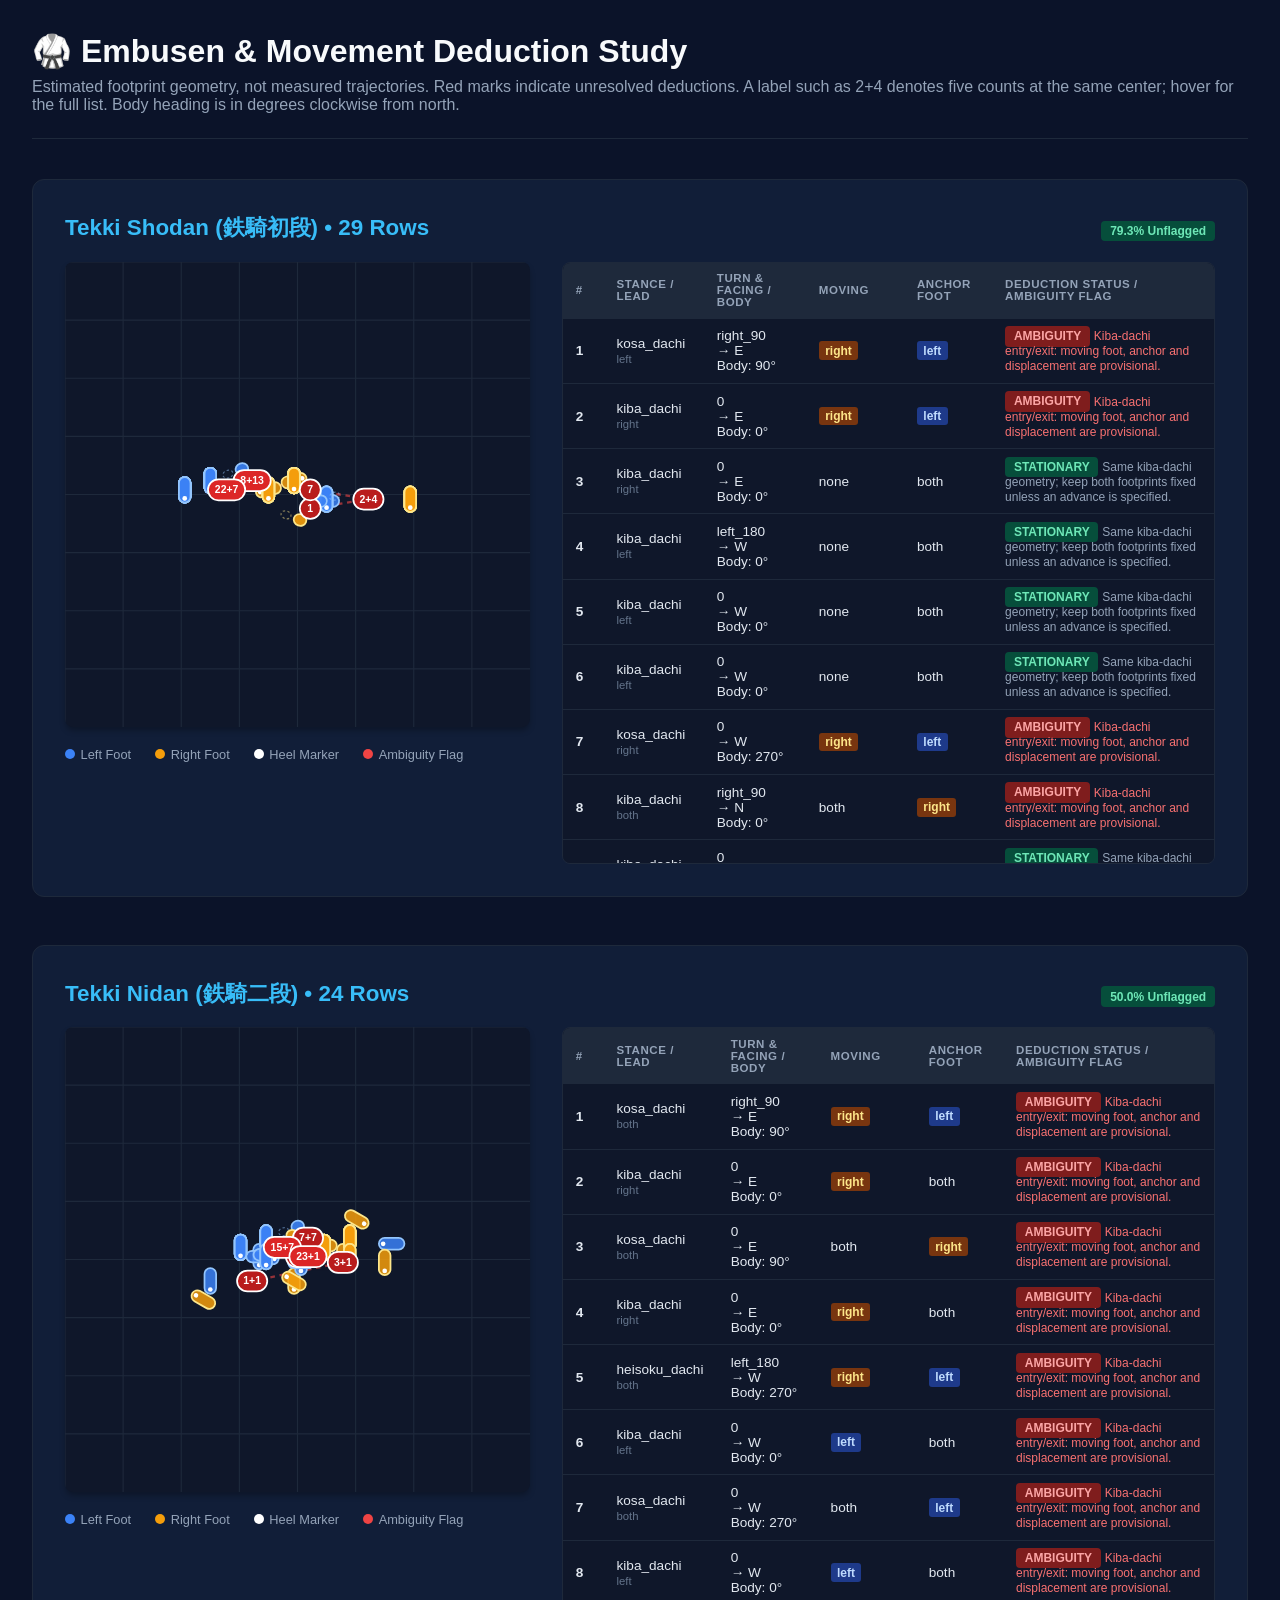
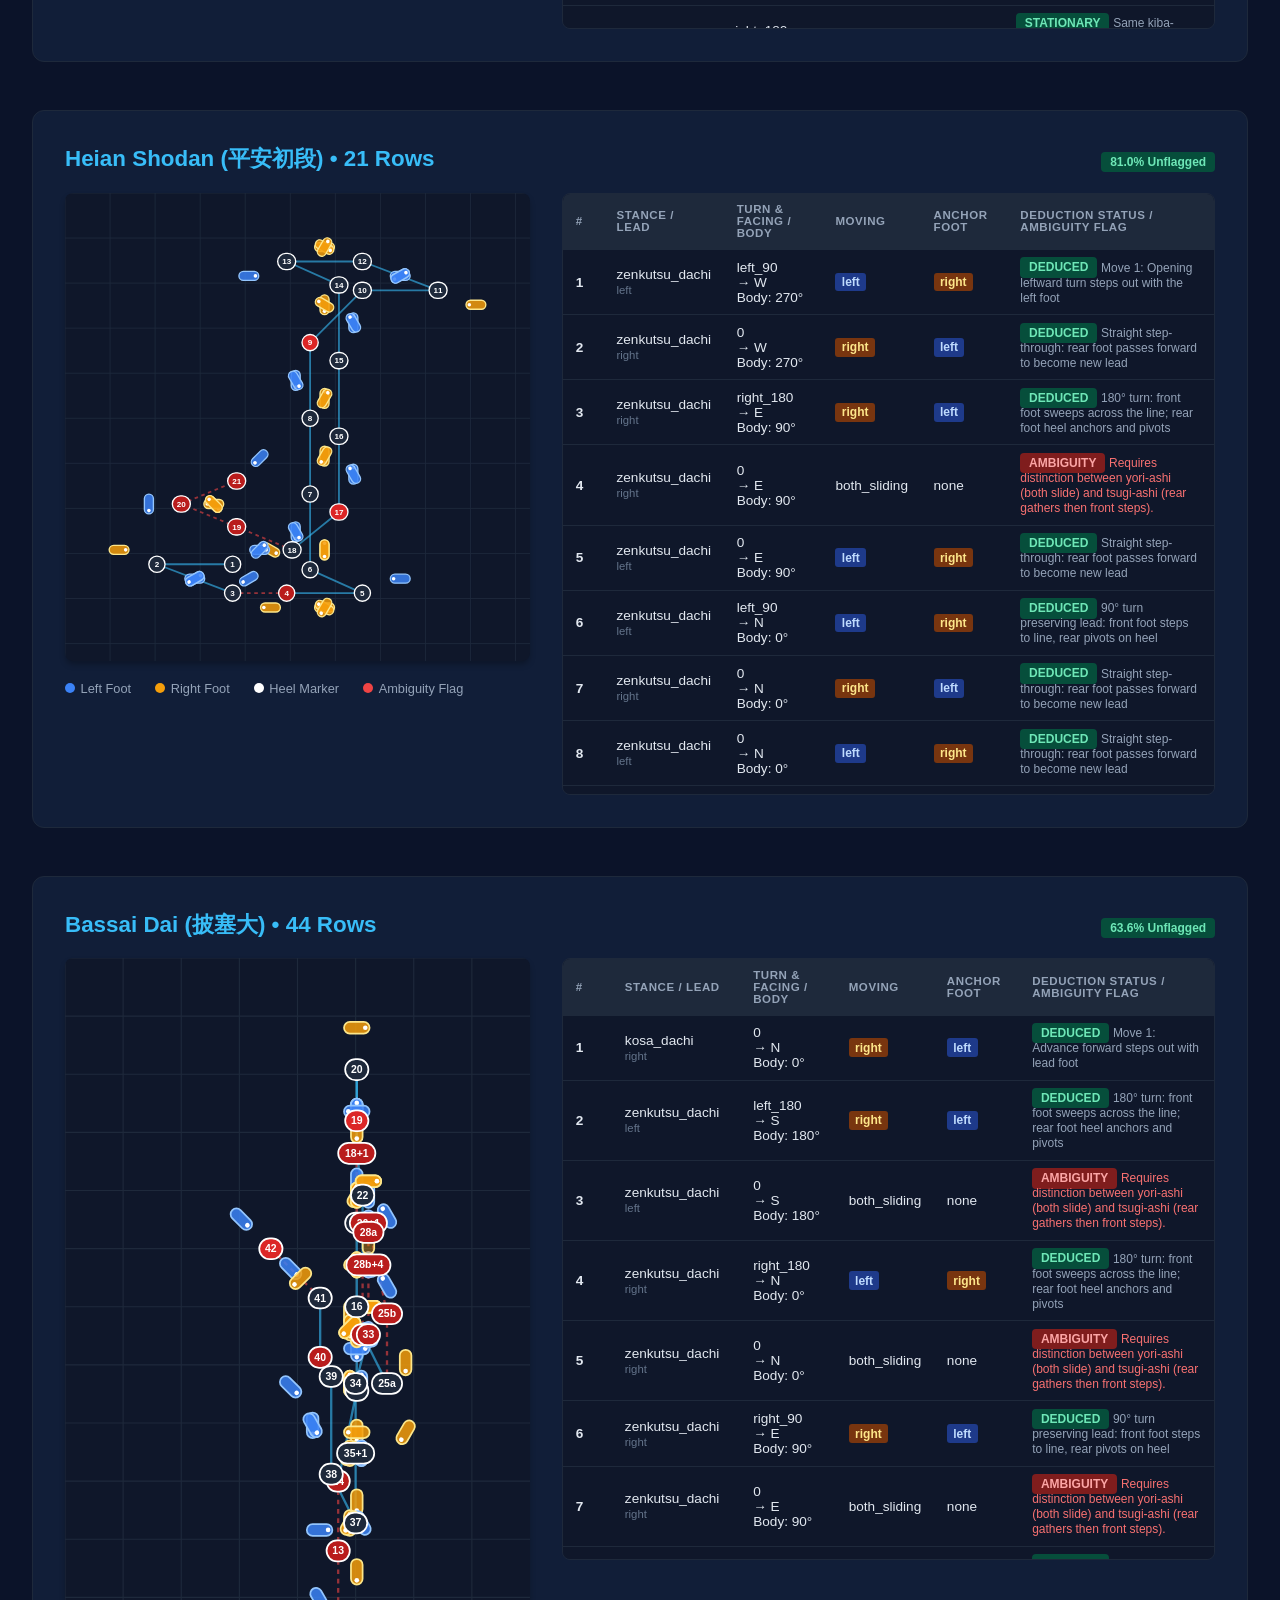
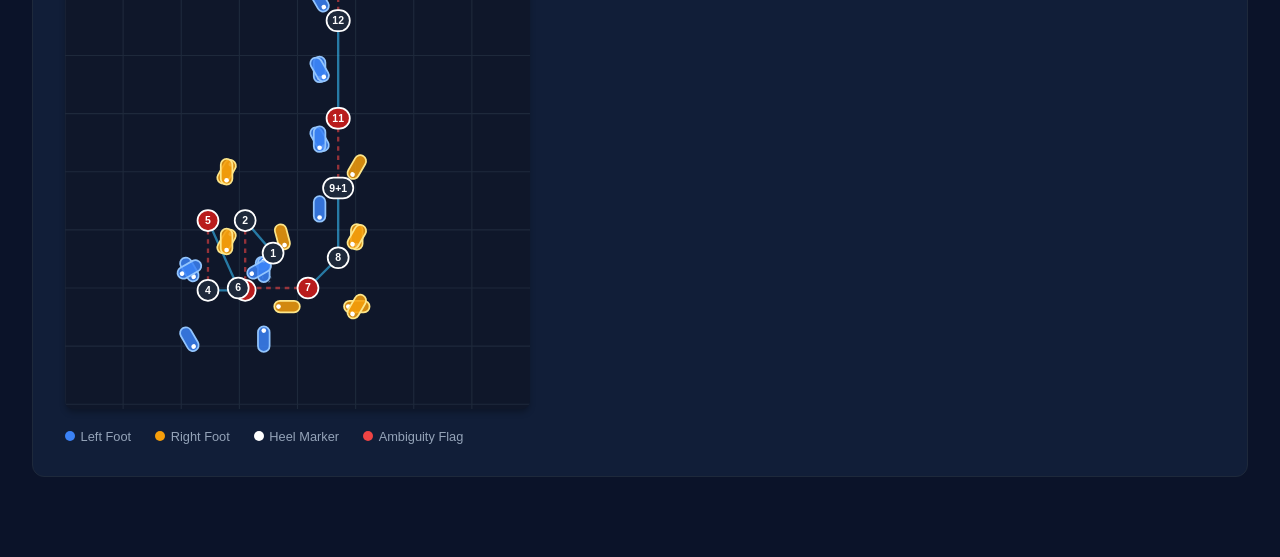
==== commit 3873b036: "embusen study scratch updates for kiba dachi" ====
--- a/scratch/embusen_study.html
+++ b/scratch/embusen_study.html
@@ -31,687 +31,971 @@
 <div class='container'>
 <div class='header'>
 <h1>🥋 Embusen & Movement Deduction Study</h1>
-<p style='color: #94a3b8; margin: 0.25rem 0 0 0;'>Independent Internal Prototype • Tracking left/right foot coordinates, heel-pivot rotations, and mathematical ambiguity boundaries across JKA kata.</p>
+<p style='color: #94a3b8; margin: 0.25rem 0 0 0;'>Estimated footprint geometry, not measured trajectories. Red marks indicate unresolved deductions. A label such as 2+4 denotes five counts at the same center; hover for the full list. Body heading is in degrees clockwise from north.</p>
 </div>
 <div class='section'>
-<h2><span>Heian Shodan (平安初段) &bull; 21 Counts</span><span class='badge-clean'>81.0% Deduced Cleanly</span></h2>
+<h2><span>Tekki Shodan (鉄騎初段) &bull; 29 Rows</span><span class='badge-clean'>79.3% Unflagged</span></h2>
 <div class='flex-view'>
 <div class='diagram-col'>
-<svg viewBox="0 0 466 578" xmlns="http://www.w3.org/2000/svg" style="background:#0f172a; border-radius:8px; width:100%; max-width:850px; height:auto; box-shadow:0 4px 6px -1px rgba(0,0,0,0.3); font-family:sans-serif;">
+<svg viewBox="0 0 400 400" xmlns="http://www.w3.org/2000/svg" style="background:#0f172a; border-radius:8px; width:100%; max-width:850px; height:auto; box-shadow:0 4px 6px -1px rgba(0,0,0,0.3); font-family:sans-serif;">
 <defs>
 <filter id="glow"><feGaussianBlur stdDeviation="2" result="coloredBlur"/><feMerge><feMergeNode in="coloredBlur"/><feMergeNode in="SourceGraphic"/></feMerge></filter>
 </defs>
-<line x1="0" y1="0" x2="0" y2="578" stroke="#1e293b" stroke-width="1" />
-<line x1="50" y1="0" x2="50" y2="578" stroke="#1e293b" stroke-width="1" />
-<line x1="100" y1="0" x2="100" y2="578" stroke="#1e293b" stroke-width="1" />
-<line x1="150" y1="0" x2="150" y2="578" stroke="#1e293b" stroke-width="1" />
-<line x1="200" y1="0" x2="200" y2="578" stroke="#1e293b" stroke-width="1" />
-<line x1="250" y1="0" x2="250" y2="578" stroke="#1e293b" stroke-width="1" />
-<line x1="300" y1="0" x2="300" y2="578" stroke="#1e293b" stroke-width="1" />
-<line x1="350" y1="0" x2="350" y2="578" stroke="#1e293b" stroke-width="1" />
-<line x1="400" y1="0" x2="400" y2="578" stroke="#1e293b" stroke-width="1" />
-<line x1="450" y1="0" x2="450" y2="578" stroke="#1e293b" stroke-width="1" />
-<line x1="0" y1="0" x2="466" y2="0" stroke="#1e293b" stroke-width="1" />
-<line x1="0" y1="50" x2="466" y2="50" stroke="#1e293b" stroke-width="1" />
-<line x1="0" y1="100" x2="466" y2="100" stroke="#1e293b" stroke-width="1" />
-<line x1="0" y1="150" x2="466" y2="150" stroke="#1e293b" stroke-width="1" />
-<line x1="0" y1="200" x2="466" y2="200" stroke="#1e293b" stroke-width="1" />
-<line x1="0" y1="250" x2="466" y2="250" stroke="#1e293b" stroke-width="1" />
-<line x1="0" y1="300" x2="466" y2="300" stroke="#1e293b" stroke-width="1" />
-<line x1="0" y1="350" x2="466" y2="350" stroke="#1e293b" stroke-width="1" />
-<line x1="0" y1="400" x2="466" y2="400" stroke="#1e293b" stroke-width="1" />
-<line x1="0" y1="450" x2="466" y2="450" stroke="#1e293b" stroke-width="1" />
-<line x1="0" y1="500" x2="466" y2="500" stroke="#1e293b" stroke-width="1" />
-<line x1="0" y1="550" x2="466" y2="550" stroke="#1e293b" stroke-width="1" />
-<line x1="186.0" y1="348.0" x2="102.0" y2="348.0" stroke="#38bdf8" stroke-width="2" opacity="0.6" />
-<line x1="102.0" y1="348.0" x2="186.0" y2="380.0" stroke="#38bdf8" stroke-width="2" opacity="0.6" />
-<line x1="186.0" y1="380.0" x2="246.0" y2="380.0" stroke="#ef4444" stroke-width="2" opacity="0.6" stroke-dasharray='4,4'/>
-<line x1="246.0" y1="380.0" x2="330.0" y2="380.0" stroke="#38bdf8" stroke-width="2" opacity="0.6" />
-<line x1="330.0" y1="380.0" x2="272.0" y2="354.0" stroke="#38bdf8" stroke-width="2" opacity="0.6" />
-<line x1="272.0" y1="354.0" x2="272.0" y2="270.0" stroke="#38bdf8" stroke-width="2" opacity="0.6" />
-<line x1="272.0" y1="270.0" x2="272.0" y2="186.0" stroke="#38bdf8" stroke-width="2" opacity="0.6" />
-<line x1="272.0" y1="186.0" x2="272.0" y2="102.0" stroke="#38bdf8" stroke-width="2" opacity="0.6" />
-<line x1="272.0" y1="102.0" x2="329.0" y2="78.4" stroke="#ef4444" stroke-width="2" opacity="0.6" stroke-dasharray='4,4'/>
-<line x1="329.0" y1="78.4" x2="388.4" y2="137.8" stroke="#38bdf8" stroke-width="2" opacity="0.6" />
-<line x1="388.4" y1="137.8" x2="329.0" y2="115.2" stroke="#38bdf8" stroke-width="2" opacity="0.6" />
-<line x1="329.0" y1="115.2" x2="269.6" y2="174.6" stroke="#38bdf8" stroke-width="2" opacity="0.6" />
-<line x1="269.6" y1="174.6" x2="235.2" y2="173.6" stroke="#ef4444" stroke-width="2" opacity="0.6" stroke-dasharray='4,4'/>
-<line x1="235.2" y1="173.6" x2="235.2" y2="257.6" stroke="#38bdf8" stroke-width="2" opacity="0.6" />
-<line x1="235.2" y1="257.6" x2="235.2" y2="341.6" stroke="#38bdf8" stroke-width="2" opacity="0.6" />
-<line x1="235.2" y1="341.6" x2="235.2" y2="425.6" stroke="#38bdf8" stroke-width="2" opacity="0.6" />
-<line x1="235.2" y1="425.6" x2="193.8" y2="442.1" stroke="#ef4444" stroke-width="2" opacity="0.6" stroke-dasharray='4,4'/>
-<line x1="193.8" y1="442.1" x2="193.8" y2="391.2" stroke="#38bdf8" stroke-width="2" opacity="0.6" />
-<line x1="193.8" y1="391.2" x2="142.9" y2="442.1" stroke="#38bdf8" stroke-width="2" opacity="0.6" />
-<line x1="142.9" y1="442.1" x2="142.9" y2="493.0" stroke="#38bdf8" stroke-width="2" opacity="0.6" />
-<g transform="translate(144.0, 364.0) rotate(270.0)">
-<rect x="-5.0" y="-11.0" width="10" height="22" rx="5.0" fill="#3b82f6" fill-opacity="0.85" stroke="#93c5fd" stroke-width="1.5" />
-<circle cx="0" cy="7.333333333333333" r="2" fill="#ffffff" />
-</g>
-<g transform="translate(228.0, 332.0) rotate(300.0)">
-<rect x="-5.0" y="-11.0" width="10" height="22" rx="5.0" fill="#f59e0b" fill-opacity="0.85" stroke="#fde68a" stroke-width="1.5" />
-<circle cx="0" cy="7.333333333333333" r="2" fill="#ffffff" />
-</g>
-<circle cx="186.0" cy="348.0" r="9" fill="#1e293b" stroke="#ffffff" stroke-width="1.5" />
-<text x="186.0" y="351.0" font-size="9" font-weight="700" fill="#ffffff" text-anchor="middle">1</text>
-<g transform="translate(144.0, 364.0) rotate(240.0)">
-<rect x="-5.0" y="-11.0" width="10" height="22" rx="5.0" fill="#3b82f6" fill-opacity="0.85" stroke="#93c5fd" stroke-width="1.5" />
-<circle cx="0" cy="7.333333333333333" r="2" fill="#ffffff" />
-</g>
-<g transform="translate(60.0, 332.0) rotate(270.0)">
-<rect x="-5.0" y="-11.0" width="10" height="22" rx="5.0" fill="#f59e0b" fill-opacity="0.85" stroke="#fde68a" stroke-width="1.5" />
-<circle cx="0" cy="7.333333333333333" r="2" fill="#ffffff" />
-</g>
-<circle cx="102.0" cy="348.0" r="9" fill="#1e293b" stroke="#ffffff" stroke-width="1.5" />
-<text x="102.0" y="351.0" font-size="9" font-weight="700" fill="#ffffff" text-anchor="middle">2</text>
-<g transform="translate(144.0, 364.0) rotate(60.0)">
-<rect x="-5.0" y="-11.0" width="10" height="22" rx="5.0" fill="#3b82f6" fill-opacity="0.85" stroke="#93c5fd" stroke-width="1.5" />
-<circle cx="0" cy="7.333333333333333" r="2" fill="#ffffff" />
-</g>
-<g transform="translate(228.0, 396.0) rotate(90.0)">
-<rect x="-5.0" y="-11.0" width="10" height="22" rx="5.0" fill="#f59e0b" fill-opacity="0.85" stroke="#fde68a" stroke-width="1.5" />
-<circle cx="0" cy="7.333333333333333" r="2" fill="#ffffff" />
-</g>
-<circle cx="186.0" cy="380.0" r="9" fill="#1e293b" stroke="#ffffff" stroke-width="1.5" />
-<text x="186.0" y="383.0" font-size="9" font-weight="700" fill="#ffffff" text-anchor="middle">3</text>
-<g transform="translate(204.0, 364.0) rotate(60.0)">
-<rect x="-5.0" y="-11.0" width="10" height="22" rx="5.0" fill="#3b82f6" fill-opacity="0.85" stroke="#93c5fd" stroke-width="1.5" />
-<circle cx="0" cy="7.333333333333333" r="2" fill="#ffffff" />
-</g>
-<g transform="translate(288.0, 396.0) rotate(90.0)">
-<rect x="-5.0" y="-11.0" width="10" height="22" rx="5.0" fill="#f59e0b" fill-opacity="0.85" stroke="#fde68a" stroke-width="1.5" />
-<circle cx="0" cy="7.333333333333333" r="2" fill="#ffffff" />
-</g>
-<circle cx="246.0" cy="380.0" r="9" fill="#b91c1c" stroke="#ffffff" stroke-width="1.5" />
-<text x="246.0" y="383.0" font-size="9" font-weight="700" fill="#ffffff" text-anchor="middle">4</text>
-<g transform="translate(372.0, 364.0) rotate(90.0)">
-<rect x="-5.0" y="-11.0" width="10" height="22" rx="5.0" fill="#3b82f6" fill-opacity="0.85" stroke="#93c5fd" stroke-width="1.5" />
-<circle cx="0" cy="7.333333333333333" r="2" fill="#ffffff" />
-</g>
-<g transform="translate(288.0, 396.0) rotate(120.0)">
-<rect x="-5.0" y="-11.0" width="10" height="22" rx="5.0" fill="#f59e0b" fill-opacity="0.85" stroke="#fde68a" stroke-width="1.5" />
-<circle cx="0" cy="7.333333333333333" r="2" fill="#ffffff" />
-</g>
-<circle cx="330.0" cy="380.0" r="9" fill="#1e293b" stroke="#ffffff" stroke-width="1.5" />
-<text x="330.0" y="383.0" font-size="9" font-weight="700" fill="#ffffff" text-anchor="middle">5</text>
-<g transform="translate(256.0, 312.0) rotate(0.0)">
-<rect x="-5.0" y="-11.0" width="10" height="22" rx="5.0" fill="#3b82f6" fill-opacity="0.85" stroke="#93c5fd" stroke-width="1.5" />
-<circle cx="0" cy="7.333333333333333" r="2" fill="#ffffff" />
-</g>
-<g transform="translate(288.0, 396.0) rotate(30.0)">
-<rect x="-5.0" y="-11.0" width="10" height="22" rx="5.0" fill="#f59e0b" fill-opacity="0.85" stroke="#fde68a" stroke-width="1.5" />
-<circle cx="0" cy="7.333333333333333" r="2" fill="#ffffff" />
-</g>
-<circle cx="272.0" cy="354.0" r="9" fill="#1e293b" stroke="#ffffff" stroke-width="1.5" />
-<text x="272.0" y="357.0" font-size="9" font-weight="700" fill="#ffffff" text-anchor="middle">6</text>
-<g transform="translate(256.0, 312.0) rotate(-30.0)">
-<rect x="-5.0" y="-11.0" width="10" height="22" rx="5.0" fill="#3b82f6" fill-opacity="0.85" stroke="#93c5fd" stroke-width="1.5" />
-<circle cx="0" cy="7.333333333333333" r="2" fill="#ffffff" />
-</g>
-<g transform="translate(288.0, 228.0) rotate(0.0)">
-<rect x="-5.0" y="-11.0" width="10" height="22" rx="5.0" fill="#f59e0b" fill-opacity="0.85" stroke="#fde68a" stroke-width="1.5" />
-<circle cx="0" cy="7.333333333333333" r="2" fill="#ffffff" />
-</g>
-<circle cx="272.0" cy="270.0" r="9" fill="#1e293b" stroke="#ffffff" stroke-width="1.5" />
-<text x="272.0" y="273.0" font-size="9" font-weight="700" fill="#ffffff" text-anchor="middle">7</text>
-<g transform="translate(256.0, 144.0) rotate(0.0)">
-<rect x="-5.0" y="-11.0" width="10" height="22" rx="5.0" fill="#3b82f6" fill-opacity="0.85" stroke="#93c5fd" stroke-width="1.5" />
-<circle cx="0" cy="7.333333333333333" r="2" fill="#ffffff" />
-</g>
-<g transform="translate(288.0, 228.0) rotate(30.0)">
-<rect x="-5.0" y="-11.0" width="10" height="22" rx="5.0" fill="#f59e0b" fill-opacity="0.85" stroke="#fde68a" stroke-width="1.5" />
-<circle cx="0" cy="7.333333333333333" r="2" fill="#ffffff" />
-</g>
-<circle cx="272.0" cy="186.0" r="9" fill="#1e293b" stroke="#ffffff" stroke-width="1.5" />
-<text x="272.0" y="189.0" font-size="9" font-weight="700" fill="#ffffff" text-anchor="middle">8</text>
-<g transform="translate(256.0, 144.0) rotate(-30.0)">
-<rect x="-5.0" y="-11.0" width="10" height="22" rx="5.0" fill="#3b82f6" fill-opacity="0.85" stroke="#93c5fd" stroke-width="1.5" />
-<circle cx="0" cy="7.333333333333333" r="2" fill="#ffffff" />
-</g>
-<g transform="translate(288.0, 60.0) rotate(0.0)">
-<rect x="-5.0" y="-11.0" width="10" height="22" rx="5.0" fill="#f59e0b" fill-opacity="0.85" stroke="#fde68a" stroke-width="1.5" />
-<circle cx="0" cy="7.333333333333333" r="2" fill="#ffffff" />
-</g>
-<circle cx="272.0" cy="102.0" r="9" fill="#dc2626" stroke="#ffffff" stroke-width="1.5" />
-<text x="272.0" y="105.0" font-size="9" font-weight="700" fill="#ffffff" text-anchor="middle">9</text>
-<g transform="translate(370.0, 96.8) rotate(135.0)">
-<rect x="-5.0" y="-11.0" width="10" height="22" rx="5.0" fill="#3b82f6" fill-opacity="0.85" stroke="#93c5fd" stroke-width="1.5" />
-<circle cx="0" cy="7.333333333333333" r="2" fill="#ffffff" />
-</g>
-<g transform="translate(288.0, 60.0) rotate(165.0)">
-<rect x="-5.0" y="-11.0" width="10" height="22" rx="5.0" fill="#f59e0b" fill-opacity="0.85" stroke="#fde68a" stroke-width="1.5" />
-<circle cx="0" cy="7.333333333333333" r="2" fill="#ffffff" />
-</g>
-<circle cx="329.0" cy="78.4" r="9" fill="#b91c1c" stroke="#ffffff" stroke-width="1.5" />
-<text x="329.0" y="81.4" font-size="9" font-weight="700" fill="#ffffff" text-anchor="middle">10</text>
-<g transform="translate(370.0, 96.8) rotate(105.0)">
-<rect x="-5.0" y="-11.0" width="10" height="22" rx="5.0" fill="#3b82f6" fill-opacity="0.85" stroke="#93c5fd" stroke-width="1.5" />
-<circle cx="0" cy="7.333333333333333" r="2" fill="#ffffff" />
-</g>
-<g transform="translate(406.8, 178.8) rotate(135.0)">
-<rect x="-5.0" y="-11.0" width="10" height="22" rx="5.0" fill="#f59e0b" fill-opacity="0.85" stroke="#fde68a" stroke-width="1.5" />
-<circle cx="0" cy="7.333333333333333" r="2" fill="#ffffff" />
-</g>
-<circle cx="388.4" cy="137.8" r="9" fill="#1e293b" stroke="#ffffff" stroke-width="1.5" />
-<text x="388.4" y="140.8" font-size="9" font-weight="700" fill="#ffffff" text-anchor="middle">11</text>
-<g transform="translate(370.0, 96.8) rotate(195.0)">
-<rect x="-5.0" y="-11.0" width="10" height="22" rx="5.0" fill="#3b82f6" fill-opacity="0.85" stroke="#93c5fd" stroke-width="1.5" />
-<circle cx="0" cy="7.333333333333333" r="2" fill="#ffffff" />
-</g>
-<g transform="translate(288.0, 133.5) rotate(225.0)">
-<rect x="-5.0" y="-11.0" width="10" height="22" rx="5.0" fill="#f59e0b" fill-opacity="0.85" stroke="#fde68a" stroke-width="1.5" />
-<circle cx="0" cy="7.333333333333333" r="2" fill="#ffffff" />
-</g>
-<circle cx="329.0" cy="115.2" r="9" fill="#1e293b" stroke="#ffffff" stroke-width="1.5" />
-<text x="329.0" y="118.2" font-size="9" font-weight="700" fill="#ffffff" text-anchor="middle">12</text>
-<g transform="translate(251.2, 215.6) rotate(225.0)">
-<rect x="-5.0" y="-11.0" width="10" height="22" rx="5.0" fill="#3b82f6" fill-opacity="0.85" stroke="#93c5fd" stroke-width="1.5" />
-<circle cx="0" cy="7.333333333333333" r="2" fill="#ffffff" />
-</g>
-<g transform="translate(288.0, 133.5) rotate(255.0)">
-<rect x="-5.0" y="-11.0" width="10" height="22" rx="5.0" fill="#f59e0b" fill-opacity="0.85" stroke="#fde68a" stroke-width="1.5" />
-<circle cx="0" cy="7.333333333333333" r="2" fill="#ffffff" />
-</g>
-<circle cx="269.6" cy="174.6" r="9" fill="#1e293b" stroke="#ffffff" stroke-width="1.5" />
-<text x="269.6" y="177.6" font-size="9" font-weight="700" fill="#ffffff" text-anchor="middle">13</text>
-<g transform="translate(251.2, 215.6) rotate(180.0)">
-<rect x="-5.0" y="-11.0" width="10" height="22" rx="5.0" fill="#3b82f6" fill-opacity="0.85" stroke="#93c5fd" stroke-width="1.5" />
-<circle cx="0" cy="7.333333333333333" r="2" fill="#ffffff" />
-</g>
-<g transform="translate(219.2, 131.6) rotate(210.0)">
-<rect x="-5.0" y="-11.0" width="10" height="22" rx="5.0" fill="#f59e0b" fill-opacity="0.85" stroke="#fde68a" stroke-width="1.5" />
-<circle cx="0" cy="7.333333333333333" r="2" fill="#ffffff" />
-</g>
-<circle cx="235.2" cy="173.6" r="9" fill="#b91c1c" stroke="#ffffff" stroke-width="1.5" />
-<text x="235.2" y="176.6" font-size="9" font-weight="700" fill="#ffffff" text-anchor="middle">14</text>
-<g transform="translate(251.2, 215.6) rotate(150.0)">
-<rect x="-5.0" y="-11.0" width="10" height="22" rx="5.0" fill="#3b82f6" fill-opacity="0.85" stroke="#93c5fd" stroke-width="1.5" />
-<circle cx="0" cy="7.333333333333333" r="2" fill="#ffffff" />
-</g>
-<g transform="translate(219.2, 299.6) rotate(180.0)">
-<rect x="-5.0" y="-11.0" width="10" height="22" rx="5.0" fill="#f59e0b" fill-opacity="0.85" stroke="#fde68a" stroke-width="1.5" />
-<circle cx="0" cy="7.333333333333333" r="2" fill="#ffffff" />
-</g>
-<circle cx="235.2" cy="257.6" r="9" fill="#1e293b" stroke="#ffffff" stroke-width="1.5" />
-<text x="235.2" y="260.6" font-size="9" font-weight="700" fill="#ffffff" text-anchor="middle">15</text>
-<g transform="translate(251.2, 383.6) rotate(180.0)">
-<rect x="-5.0" y="-11.0" width="10" height="22" rx="5.0" fill="#3b82f6" fill-opacity="0.85" stroke="#93c5fd" stroke-width="1.5" />
-<circle cx="0" cy="7.333333333333333" r="2" fill="#ffffff" />
-</g>
-<g transform="translate(219.2, 299.6) rotate(210.0)">
-<rect x="-5.0" y="-11.0" width="10" height="22" rx="5.0" fill="#f59e0b" fill-opacity="0.85" stroke="#fde68a" stroke-width="1.5" />
-<circle cx="0" cy="7.333333333333333" r="2" fill="#ffffff" />
-</g>
-<circle cx="235.2" cy="341.6" r="9" fill="#1e293b" stroke="#ffffff" stroke-width="1.5" />
-<text x="235.2" y="344.6" font-size="9" font-weight="700" fill="#ffffff" text-anchor="middle">16</text>
-<g transform="translate(251.2, 383.6) rotate(150.0)">
-<rect x="-5.0" y="-11.0" width="10" height="22" rx="5.0" fill="#3b82f6" fill-opacity="0.85" stroke="#93c5fd" stroke-width="1.5" />
-<circle cx="0" cy="7.333333333333333" r="2" fill="#ffffff" />
-</g>
-<g transform="translate(219.2, 467.6) rotate(180.0)">
-<rect x="-5.0" y="-11.0" width="10" height="22" rx="5.0" fill="#f59e0b" fill-opacity="0.85" stroke="#fde68a" stroke-width="1.5" />
-<circle cx="0" cy="7.333333333333333" r="2" fill="#ffffff" />
-</g>
-<circle cx="235.2" cy="425.6" r="9" fill="#dc2626" stroke="#ffffff" stroke-width="1.5" />
-<text x="235.2" y="428.6" font-size="9" font-weight="700" fill="#ffffff" text-anchor="middle">17</text>
-<g transform="translate(168.3, 416.7) rotate(315.0)">
-<rect x="-5.0" y="-11.0" width="10" height="22" rx="5.0" fill="#3b82f6" fill-opacity="0.85" stroke="#93c5fd" stroke-width="1.5" />
-<circle cx="0" cy="7.333333333333333" r="2" fill="#ffffff" />
-</g>
-<g transform="translate(219.2, 467.6) rotate(405.0)">
-<rect x="-5.0" y="-11.0" width="10" height="22" rx="5.0" fill="#f59e0b" fill-opacity="0.85" stroke="#fde68a" stroke-width="1.5" />
-<circle cx="0" cy="7.333333333333333" r="2" fill="#ffffff" />
-</g>
-<circle cx="193.8" cy="442.1" r="9" fill="#b91c1c" stroke="#ffffff" stroke-width="1.5" />
-<text x="193.8" y="445.1" font-size="9" font-weight="700" fill="#ffffff" text-anchor="middle">18</text>
-<g transform="translate(168.3, 416.7) rotate(-45.0)">
-<rect x="-5.0" y="-11.0" width="10" height="22" rx="5.0" fill="#3b82f6" fill-opacity="0.85" stroke="#93c5fd" stroke-width="1.5" />
-<circle cx="0" cy="7.333333333333333" r="2" fill="#ffffff" />
-</g>
-<g transform="translate(219.2, 365.7) rotate(45.0)">
-<rect x="-5.0" y="-11.0" width="10" height="22" rx="5.0" fill="#f59e0b" fill-opacity="0.85" stroke="#fde68a" stroke-width="1.5" />
-<circle cx="0" cy="7.333333333333333" r="2" fill="#ffffff" />
-</g>
-<circle cx="193.8" cy="391.2" r="9" fill="#1e293b" stroke="#ffffff" stroke-width="1.5" />
-<text x="193.8" y="394.2" font-size="9" font-weight="700" fill="#ffffff" text-anchor="middle">19</text>
-<g transform="translate(168.3, 416.7) rotate(135.0)">
-<rect x="-5.0" y="-11.0" width="10" height="22" rx="5.0" fill="#3b82f6" fill-opacity="0.85" stroke="#93c5fd" stroke-width="1.5" />
-<circle cx="0" cy="7.333333333333333" r="2" fill="#ffffff" />
-</g>
-<g transform="translate(117.4, 467.6) rotate(225.0)">
-<rect x="-5.0" y="-11.0" width="10" height="22" rx="5.0" fill="#f59e0b" fill-opacity="0.85" stroke="#fde68a" stroke-width="1.5" />
-<circle cx="0" cy="7.333333333333333" r="2" fill="#ffffff" />
-</g>
-<circle cx="142.9" cy="442.1" r="9" fill="#1e293b" stroke="#ffffff" stroke-width="1.5" />
-<text x="142.9" y="445.1" font-size="9" font-weight="700" fill="#ffffff" text-anchor="middle">20</text>
-<g transform="translate(168.3, 518.5) rotate(135.0)">
-<rect x="-5.0" y="-11.0" width="10" height="22" rx="5.0" fill="#3b82f6" fill-opacity="0.85" stroke="#93c5fd" stroke-width="1.5" />
-<circle cx="0" cy="7.333333333333333" r="2" fill="#ffffff" />
-</g>
-<g transform="translate(117.4, 467.6) rotate(225.0)">
-<rect x="-5.0" y="-11.0" width="10" height="22" rx="5.0" fill="#f59e0b" fill-opacity="0.85" stroke="#fde68a" stroke-width="1.5" />
-<circle cx="0" cy="7.333333333333333" r="2" fill="#ffffff" />
-</g>
-<circle cx="142.9" cy="493.0" r="9" fill="#1e293b" stroke="#ffffff" stroke-width="1.5" />
-<text x="142.9" y="496.0" font-size="9" font-weight="700" fill="#ffffff" text-anchor="middle">21</text>
+<line x1="0" y1="0" x2="0" y2="400" stroke="#1e293b" stroke-width="1" />
+<line x1="50" y1="0" x2="50" y2="400" stroke="#1e293b" stroke-width="1" />
+<line x1="100" y1="0" x2="100" y2="400" stroke="#1e293b" stroke-width="1" />
+<line x1="150" y1="0" x2="150" y2="400" stroke="#1e293b" stroke-width="1" />
+<line x1="200" y1="0" x2="200" y2="400" stroke="#1e293b" stroke-width="1" />
+<line x1="250" y1="0" x2="250" y2="400" stroke="#1e293b" stroke-width="1" />
+<line x1="300" y1="0" x2="300" y2="400" stroke="#1e293b" stroke-width="1" />
+<line x1="350" y1="0" x2="350" y2="400" stroke="#1e293b" stroke-width="1" />
+<line x1="0" y1="0" x2="400" y2="0" stroke="#1e293b" stroke-width="1" />
+<line x1="0" y1="50" x2="400" y2="50" stroke="#1e293b" stroke-width="1" />
+<line x1="0" y1="100" x2="400" y2="100" stroke="#1e293b" stroke-width="1" />
+<line x1="0" y1="150" x2="400" y2="150" stroke="#1e293b" stroke-width="1" />
+<line x1="0" y1="200" x2="400" y2="200" stroke="#1e293b" stroke-width="1" />
+<line x1="0" y1="250" x2="400" y2="250" stroke="#1e293b" stroke-width="1" />
+<line x1="0" y1="300" x2="400" y2="300" stroke="#1e293b" stroke-width="1" />
+<line x1="0" y1="350" x2="400" y2="350" stroke="#1e293b" stroke-width="1" />
+<line x1="211.0" y1="212.0" x2="261.0" y2="204.0" stroke="#ef4444" stroke-width="2" opacity="0.6" stroke-dasharray='4,4'/>
+<line x1="261.0" y1="204.0" x2="261.0" y2="204.0" stroke="#38bdf8" stroke-width="2" opacity="0.6" />
+<line x1="261.0" y1="204.0" x2="261.0" y2="204.0" stroke="#38bdf8" stroke-width="2" opacity="0.6" />
+<line x1="261.0" y1="204.0" x2="261.0" y2="204.0" stroke="#38bdf8" stroke-width="2" opacity="0.6" />
+<line x1="261.0" y1="204.0" x2="261.0" y2="204.0" stroke="#38bdf8" stroke-width="2" opacity="0.6" />
+<line x1="261.0" y1="204.0" x2="211.0" y2="196.0" stroke="#ef4444" stroke-width="2" opacity="0.6" stroke-dasharray='4,4'/>
+<line x1="211.0" y1="196.0" x2="161.0" y2="188.0" stroke="#ef4444" stroke-width="2" opacity="0.6" stroke-dasharray='4,4'/>
+<line x1="161.0" y1="188.0" x2="161.0" y2="188.0" stroke="#38bdf8" stroke-width="2" opacity="0.6" />
+<line x1="161.0" y1="188.0" x2="161.0" y2="188.0" stroke="#38bdf8" stroke-width="2" opacity="0.6" />
+<line x1="161.0" y1="188.0" x2="161.0" y2="188.0" stroke="#38bdf8" stroke-width="2" opacity="0.6" />
+<line x1="161.0" y1="188.0" x2="161.0" y2="188.0" stroke="#38bdf8" stroke-width="2" opacity="0.6" />
+<line x1="161.0" y1="188.0" x2="161.0" y2="188.0" stroke="#38bdf8" stroke-width="2" opacity="0.6" />
+<line x1="161.0" y1="188.0" x2="161.0" y2="188.0" stroke="#38bdf8" stroke-width="2" opacity="0.6" />
+<line x1="161.0" y1="188.0" x2="161.0" y2="188.0" stroke="#38bdf8" stroke-width="2" opacity="0.6" />
+<line x1="161.0" y1="188.0" x2="161.0" y2="188.0" stroke="#38bdf8" stroke-width="2" opacity="0.6" />
+<line x1="161.0" y1="188.0" x2="161.0" y2="188.0" stroke="#38bdf8" stroke-width="2" opacity="0.6" />
+<line x1="161.0" y1="188.0" x2="161.0" y2="188.0" stroke="#38bdf8" stroke-width="2" opacity="0.6" />
+<line x1="161.0" y1="188.0" x2="161.0" y2="188.0" stroke="#38bdf8" stroke-width="2" opacity="0.6" />
+<line x1="161.0" y1="188.0" x2="161.0" y2="188.0" stroke="#38bdf8" stroke-width="2" opacity="0.6" />
+<line x1="161.0" y1="188.0" x2="161.0" y2="188.0" stroke="#ef4444" stroke-width="2" opacity="0.6" stroke-dasharray='4,4'/>
+<line x1="161.0" y1="188.0" x2="139.0" y2="196.0" stroke="#ef4444" stroke-width="2" opacity="0.6" stroke-dasharray='4,4'/>
+<line x1="139.0" y1="196.0" x2="139.0" y2="196.0" stroke="#38bdf8" stroke-width="2" opacity="0.6" />
+<line x1="139.0" y1="196.0" x2="139.0" y2="196.0" stroke="#38bdf8" stroke-width="2" opacity="0.6" />
+<line x1="139.0" y1="196.0" x2="139.0" y2="196.0" stroke="#38bdf8" stroke-width="2" opacity="0.6" />
+<line x1="139.0" y1="196.0" x2="139.0" y2="196.0" stroke="#38bdf8" stroke-width="2" opacity="0.6" />
+<line x1="139.0" y1="196.0" x2="139.0" y2="196.0" stroke="#38bdf8" stroke-width="2" opacity="0.6" />
+<line x1="139.0" y1="196.0" x2="139.0" y2="196.0" stroke="#38bdf8" stroke-width="2" opacity="0.6" />
+<line x1="139.0" y1="196.0" x2="139.0" y2="196.0" stroke="#38bdf8" stroke-width="2" opacity="0.6" />
+<g transform="translate(225.0, 204.0) rotate(105.0)">
+<rect x="-5.0" y="-11.0" width="10" height="22" rx="5.0" fill="#3b82f6" fill-opacity="0.85" stroke="#93c5fd" stroke-width="1.5" />
+<circle cx="0" cy="7.333333333333333" r="2" fill="#ffffff" />
+</g>
+<g transform="translate(197.0, 220.0) rotate(110.0)">
+<ellipse cx="0" cy="-5.5" rx="5.0" ry="5.5" fill="#f59e0b" fill-opacity="0.9" stroke="#fde68a" stroke-width="1.5" />
+<ellipse cx="0" cy="7.333333333333333" rx="3.3333333333333335" ry="4.4" fill="none" stroke="#fde68a" stroke-width="1" stroke-dasharray="2,2" opacity="0.5" />
+</g>
+<g transform="translate(225.0, 204.0) rotate(0.0)">
+<rect x="-5.0" y="-11.0" width="10" height="22" rx="5.0" fill="#3b82f6" fill-opacity="0.85" stroke="#93c5fd" stroke-width="1.5" />
+<circle cx="0" cy="7.333333333333333" r="2" fill="#ffffff" />
+</g>
+<g transform="translate(297.0, 204.0) rotate(0.0)">
+<rect x="-5.0" y="-11.0" width="10" height="22" rx="5.0" fill="#f59e0b" fill-opacity="0.85" stroke="#fde68a" stroke-width="1.5" />
+<circle cx="0" cy="7.333333333333333" r="2" fill="#ffffff" />
+</g>
+<g transform="translate(225.0, 204.0) rotate(0.0)">
+<rect x="-5.0" y="-11.0" width="10" height="22" rx="5.0" fill="#3b82f6" fill-opacity="0.85" stroke="#93c5fd" stroke-width="1.5" />
+<circle cx="0" cy="7.333333333333333" r="2" fill="#ffffff" />
+</g>
+<g transform="translate(297.0, 204.0) rotate(0.0)">
+<rect x="-5.0" y="-11.0" width="10" height="22" rx="5.0" fill="#f59e0b" fill-opacity="0.85" stroke="#fde68a" stroke-width="1.5" />
+<circle cx="0" cy="7.333333333333333" r="2" fill="#ffffff" />
+</g>
+<g transform="translate(225.0, 204.0) rotate(0.0)">
+<rect x="-5.0" y="-11.0" width="10" height="22" rx="5.0" fill="#3b82f6" fill-opacity="0.85" stroke="#93c5fd" stroke-width="1.5" />
+<circle cx="0" cy="7.333333333333333" r="2" fill="#ffffff" />
+</g>
+<g transform="translate(297.0, 204.0) rotate(0.0)">
+<rect x="-5.0" y="-11.0" width="10" height="22" rx="5.0" fill="#f59e0b" fill-opacity="0.85" stroke="#fde68a" stroke-width="1.5" />
+<circle cx="0" cy="7.333333333333333" r="2" fill="#ffffff" />
+</g>
+<g transform="translate(225.0, 204.0) rotate(0.0)">
+<rect x="-5.0" y="-11.0" width="10" height="22" rx="5.0" fill="#3b82f6" fill-opacity="0.85" stroke="#93c5fd" stroke-width="1.5" />
+<circle cx="0" cy="7.333333333333333" r="2" fill="#ffffff" />
+</g>
+<g transform="translate(297.0, 204.0) rotate(0.0)">
+<rect x="-5.0" y="-11.0" width="10" height="22" rx="5.0" fill="#f59e0b" fill-opacity="0.85" stroke="#fde68a" stroke-width="1.5" />
+<circle cx="0" cy="7.333333333333333" r="2" fill="#ffffff" />
+</g>
+<g transform="translate(225.0, 204.0) rotate(0.0)">
+<rect x="-5.0" y="-11.0" width="10" height="22" rx="5.0" fill="#3b82f6" fill-opacity="0.85" stroke="#93c5fd" stroke-width="1.5" />
+<circle cx="0" cy="7.333333333333333" r="2" fill="#ffffff" />
+</g>
+<g transform="translate(297.0, 204.0) rotate(0.0)">
+<rect x="-5.0" y="-11.0" width="10" height="22" rx="5.0" fill="#f59e0b" fill-opacity="0.85" stroke="#fde68a" stroke-width="1.5" />
+<circle cx="0" cy="7.333333333333333" r="2" fill="#ffffff" />
+</g>
+<g transform="translate(225.0, 204.0) rotate(250.0)">
+<ellipse cx="0" cy="-5.5" rx="5.0" ry="5.5" fill="#3b82f6" fill-opacity="0.9" stroke="#93c5fd" stroke-width="1.5" />
+<ellipse cx="0" cy="7.333333333333333" rx="3.3333333333333335" ry="4.4" fill="none" stroke="#93c5fd" stroke-width="1" stroke-dasharray="2,2" opacity="0.5" />
+</g>
+<g transform="translate(197.0, 188.0) rotate(255.0)">
+<rect x="-5.0" y="-11.0" width="10" height="22" rx="5.0" fill="#f59e0b" fill-opacity="0.85" stroke="#fde68a" stroke-width="1.5" />
+<circle cx="0" cy="7.333333333333333" r="2" fill="#ffffff" />
+</g>
+<g transform="translate(125.0, 188.0) rotate(0.0)">
+<rect x="-5.0" y="-11.0" width="10" height="22" rx="5.0" fill="#3b82f6" fill-opacity="0.85" stroke="#93c5fd" stroke-width="1.5" />
+<circle cx="0" cy="7.333333333333333" r="2" fill="#ffffff" />
+</g>
+<g transform="translate(197.0, 188.0) rotate(0.0)">
+<rect x="-5.0" y="-11.0" width="10" height="22" rx="5.0" fill="#f59e0b" fill-opacity="0.85" stroke="#fde68a" stroke-width="1.5" />
+<circle cx="0" cy="7.333333333333333" r="2" fill="#ffffff" />
+</g>
+<g transform="translate(125.0, 188.0) rotate(0.0)">
+<rect x="-5.0" y="-11.0" width="10" height="22" rx="5.0" fill="#3b82f6" fill-opacity="0.85" stroke="#93c5fd" stroke-width="1.5" />
+<circle cx="0" cy="7.333333333333333" r="2" fill="#ffffff" />
+</g>
+<g transform="translate(197.0, 188.0) rotate(0.0)">
+<rect x="-5.0" y="-11.0" width="10" height="22" rx="5.0" fill="#f59e0b" fill-opacity="0.85" stroke="#fde68a" stroke-width="1.5" />
+<circle cx="0" cy="7.333333333333333" r="2" fill="#ffffff" />
+</g>
+<g transform="translate(125.0, 188.0) rotate(0.0)">
+<rect x="-5.0" y="-11.0" width="10" height="22" rx="5.0" fill="#3b82f6" fill-opacity="0.85" stroke="#93c5fd" stroke-width="1.5" />
+<circle cx="0" cy="7.333333333333333" r="2" fill="#ffffff" />
+</g>
+<g transform="translate(197.0, 188.0) rotate(0.0)">
+<rect x="-5.0" y="-11.0" width="10" height="22" rx="5.0" fill="#f59e0b" fill-opacity="0.85" stroke="#fde68a" stroke-width="1.5" />
+<circle cx="0" cy="7.333333333333333" r="2" fill="#ffffff" />
+</g>
+<g transform="translate(125.0, 188.0) rotate(0.0)">
+<rect x="-5.0" y="-11.0" width="10" height="22" rx="5.0" fill="#3b82f6" fill-opacity="0.85" stroke="#93c5fd" stroke-width="1.5" />
+<circle cx="0" cy="7.333333333333333" r="2" fill="#ffffff" />
+</g>
+<g transform="translate(197.0, 188.0) rotate(0.0)">
+<rect x="-5.0" y="-11.0" width="10" height="22" rx="5.0" fill="#f59e0b" fill-opacity="0.85" stroke="#fde68a" stroke-width="1.5" />
+<circle cx="0" cy="7.333333333333333" r="2" fill="#ffffff" />
+</g>
+<g transform="translate(125.0, 188.0) rotate(0.0)">
+<rect x="-5.0" y="-11.0" width="10" height="22" rx="5.0" fill="#3b82f6" fill-opacity="0.85" stroke="#93c5fd" stroke-width="1.5" />
+<circle cx="0" cy="7.333333333333333" r="2" fill="#ffffff" />
+</g>
+<g transform="translate(197.0, 188.0) rotate(0.0)">
+<rect x="-5.0" y="-11.0" width="10" height="22" rx="5.0" fill="#f59e0b" fill-opacity="0.85" stroke="#fde68a" stroke-width="1.5" />
+<circle cx="0" cy="7.333333333333333" r="2" fill="#ffffff" />
+</g>
+<g transform="translate(125.0, 188.0) rotate(0.0)">
+<rect x="-5.0" y="-11.0" width="10" height="22" rx="5.0" fill="#3b82f6" fill-opacity="0.85" stroke="#93c5fd" stroke-width="1.5" />
+<circle cx="0" cy="7.333333333333333" r="2" fill="#ffffff" />
+</g>
+<g transform="translate(197.0, 188.0) rotate(0.0)">
+<rect x="-5.0" y="-11.0" width="10" height="22" rx="5.0" fill="#f59e0b" fill-opacity="0.85" stroke="#fde68a" stroke-width="1.5" />
+<circle cx="0" cy="7.333333333333333" r="2" fill="#ffffff" />
+</g>
+<g transform="translate(125.0, 188.0) rotate(0.0)">
+<rect x="-5.0" y="-11.0" width="10" height="22" rx="5.0" fill="#3b82f6" fill-opacity="0.85" stroke="#93c5fd" stroke-width="1.5" />
+<circle cx="0" cy="7.333333333333333" r="2" fill="#ffffff" />
+</g>
+<g transform="translate(197.0, 188.0) rotate(0.0)">
+<rect x="-5.0" y="-11.0" width="10" height="22" rx="5.0" fill="#f59e0b" fill-opacity="0.85" stroke="#fde68a" stroke-width="1.5" />
+<circle cx="0" cy="7.333333333333333" r="2" fill="#ffffff" />
+</g>
+<g transform="translate(125.0, 188.0) rotate(0.0)">
+<rect x="-5.0" y="-11.0" width="10" height="22" rx="5.0" fill="#3b82f6" fill-opacity="0.85" stroke="#93c5fd" stroke-width="1.5" />
+<circle cx="0" cy="7.333333333333333" r="2" fill="#ffffff" />
+</g>
+<g transform="translate(197.0, 188.0) rotate(0.0)">
+<rect x="-5.0" y="-11.0" width="10" height="22" rx="5.0" fill="#f59e0b" fill-opacity="0.85" stroke="#fde68a" stroke-width="1.5" />
+<circle cx="0" cy="7.333333333333333" r="2" fill="#ffffff" />
+</g>
+<g transform="translate(125.0, 188.0) rotate(0.0)">
+<rect x="-5.0" y="-11.0" width="10" height="22" rx="5.0" fill="#3b82f6" fill-opacity="0.85" stroke="#93c5fd" stroke-width="1.5" />
+<circle cx="0" cy="7.333333333333333" r="2" fill="#ffffff" />
+</g>
+<g transform="translate(197.0, 188.0) rotate(0.0)">
+<rect x="-5.0" y="-11.0" width="10" height="22" rx="5.0" fill="#f59e0b" fill-opacity="0.85" stroke="#fde68a" stroke-width="1.5" />
+<circle cx="0" cy="7.333333333333333" r="2" fill="#ffffff" />
+</g>
+<g transform="translate(125.0, 188.0) rotate(0.0)">
+<rect x="-5.0" y="-11.0" width="10" height="22" rx="5.0" fill="#3b82f6" fill-opacity="0.85" stroke="#93c5fd" stroke-width="1.5" />
+<circle cx="0" cy="7.333333333333333" r="2" fill="#ffffff" />
+</g>
+<g transform="translate(197.0, 188.0) rotate(0.0)">
+<rect x="-5.0" y="-11.0" width="10" height="22" rx="5.0" fill="#f59e0b" fill-opacity="0.85" stroke="#fde68a" stroke-width="1.5" />
+<circle cx="0" cy="7.333333333333333" r="2" fill="#ffffff" />
+</g>
+<g transform="translate(125.0, 188.0) rotate(0.0)">
+<rect x="-5.0" y="-11.0" width="10" height="22" rx="5.0" fill="#3b82f6" fill-opacity="0.85" stroke="#93c5fd" stroke-width="1.5" />
+<circle cx="0" cy="7.333333333333333" r="2" fill="#ffffff" />
+</g>
+<g transform="translate(197.0, 188.0) rotate(0.0)">
+<rect x="-5.0" y="-11.0" width="10" height="22" rx="5.0" fill="#f59e0b" fill-opacity="0.85" stroke="#fde68a" stroke-width="1.5" />
+<circle cx="0" cy="7.333333333333333" r="2" fill="#ffffff" />
+</g>
+<g transform="translate(125.0, 188.0) rotate(0.0)">
+<rect x="-5.0" y="-11.0" width="10" height="22" rx="5.0" fill="#3b82f6" fill-opacity="0.85" stroke="#93c5fd" stroke-width="1.5" />
+<circle cx="0" cy="7.333333333333333" r="2" fill="#ffffff" />
+</g>
+<g transform="translate(197.0, 188.0) rotate(0.0)">
+<rect x="-5.0" y="-11.0" width="10" height="22" rx="5.0" fill="#f59e0b" fill-opacity="0.85" stroke="#fde68a" stroke-width="1.5" />
+<circle cx="0" cy="7.333333333333333" r="2" fill="#ffffff" />
+</g>
+<g transform="translate(125.0, 188.0) rotate(0.0)">
+<rect x="-5.0" y="-11.0" width="10" height="22" rx="5.0" fill="#3b82f6" fill-opacity="0.85" stroke="#93c5fd" stroke-width="1.5" />
+<circle cx="0" cy="7.333333333333333" r="2" fill="#ffffff" />
+</g>
+<g transform="translate(197.0, 188.0) rotate(0.0)">
+<rect x="-5.0" y="-11.0" width="10" height="22" rx="5.0" fill="#f59e0b" fill-opacity="0.85" stroke="#fde68a" stroke-width="1.5" />
+<circle cx="0" cy="7.333333333333333" r="2" fill="#ffffff" />
+</g>
+<g transform="translate(147.0, 180.0) rotate(70.0)">
+<ellipse cx="0" cy="-5.5" rx="5.0" ry="5.5" fill="#3b82f6" fill-opacity="0.9" stroke="#93c5fd" stroke-width="1.5" />
+<ellipse cx="0" cy="7.333333333333333" rx="3.3333333333333335" ry="4.4" fill="none" stroke="#93c5fd" stroke-width="1" stroke-dasharray="2,2" opacity="0.5" />
+</g>
+<g transform="translate(175.0, 196.0) rotate(75.0)">
+<rect x="-5.0" y="-11.0" width="10" height="22" rx="5.0" fill="#f59e0b" fill-opacity="0.85" stroke="#fde68a" stroke-width="1.5" />
+<circle cx="0" cy="7.333333333333333" r="2" fill="#ffffff" />
+</g>
+<g transform="translate(103.0, 196.0) rotate(0.0)">
+<rect x="-5.0" y="-11.0" width="10" height="22" rx="5.0" fill="#3b82f6" fill-opacity="0.85" stroke="#93c5fd" stroke-width="1.5" />
+<circle cx="0" cy="7.333333333333333" r="2" fill="#ffffff" />
+</g>
+<g transform="translate(175.0, 196.0) rotate(0.0)">
+<rect x="-5.0" y="-11.0" width="10" height="22" rx="5.0" fill="#f59e0b" fill-opacity="0.85" stroke="#fde68a" stroke-width="1.5" />
+<circle cx="0" cy="7.333333333333333" r="2" fill="#ffffff" />
+</g>
+<g transform="translate(103.0, 196.0) rotate(0.0)">
+<rect x="-5.0" y="-11.0" width="10" height="22" rx="5.0" fill="#3b82f6" fill-opacity="0.85" stroke="#93c5fd" stroke-width="1.5" />
+<circle cx="0" cy="7.333333333333333" r="2" fill="#ffffff" />
+</g>
+<g transform="translate(175.0, 196.0) rotate(0.0)">
+<rect x="-5.0" y="-11.0" width="10" height="22" rx="5.0" fill="#f59e0b" fill-opacity="0.85" stroke="#fde68a" stroke-width="1.5" />
+<circle cx="0" cy="7.333333333333333" r="2" fill="#ffffff" />
+</g>
+<g transform="translate(103.0, 196.0) rotate(0.0)">
+<rect x="-5.0" y="-11.0" width="10" height="22" rx="5.0" fill="#3b82f6" fill-opacity="0.85" stroke="#93c5fd" stroke-width="1.5" />
+<circle cx="0" cy="7.333333333333333" r="2" fill="#ffffff" />
+</g>
+<g transform="translate(175.0, 196.0) rotate(0.0)">
+<rect x="-5.0" y="-11.0" width="10" height="22" rx="5.0" fill="#f59e0b" fill-opacity="0.85" stroke="#fde68a" stroke-width="1.5" />
+<circle cx="0" cy="7.333333333333333" r="2" fill="#ffffff" />
+</g>
+<g transform="translate(103.0, 196.0) rotate(0.0)">
+<rect x="-5.0" y="-11.0" width="10" height="22" rx="5.0" fill="#3b82f6" fill-opacity="0.85" stroke="#93c5fd" stroke-width="1.5" />
+<circle cx="0" cy="7.333333333333333" r="2" fill="#ffffff" />
+</g>
+<g transform="translate(175.0, 196.0) rotate(0.0)">
+<rect x="-5.0" y="-11.0" width="10" height="22" rx="5.0" fill="#f59e0b" fill-opacity="0.85" stroke="#fde68a" stroke-width="1.5" />
+<circle cx="0" cy="7.333333333333333" r="2" fill="#ffffff" />
+</g>
+<g transform="translate(103.0, 196.0) rotate(0.0)">
+<rect x="-5.0" y="-11.0" width="10" height="22" rx="5.0" fill="#3b82f6" fill-opacity="0.85" stroke="#93c5fd" stroke-width="1.5" />
+<circle cx="0" cy="7.333333333333333" r="2" fill="#ffffff" />
+</g>
+<g transform="translate(175.0, 196.0) rotate(0.0)">
+<rect x="-5.0" y="-11.0" width="10" height="22" rx="5.0" fill="#f59e0b" fill-opacity="0.85" stroke="#fde68a" stroke-width="1.5" />
+<circle cx="0" cy="7.333333333333333" r="2" fill="#ffffff" />
+</g>
+<g transform="translate(103.0, 196.0) rotate(0.0)">
+<rect x="-5.0" y="-11.0" width="10" height="22" rx="5.0" fill="#3b82f6" fill-opacity="0.85" stroke="#93c5fd" stroke-width="1.5" />
+<circle cx="0" cy="7.333333333333333" r="2" fill="#ffffff" />
+</g>
+<g transform="translate(175.0, 196.0) rotate(0.0)">
+<rect x="-5.0" y="-11.0" width="10" height="22" rx="5.0" fill="#f59e0b" fill-opacity="0.85" stroke="#fde68a" stroke-width="1.5" />
+<circle cx="0" cy="7.333333333333333" r="2" fill="#ffffff" />
+</g>
+<g transform="translate(103.0, 196.0) rotate(0.0)">
+<rect x="-5.0" y="-11.0" width="10" height="22" rx="5.0" fill="#3b82f6" fill-opacity="0.85" stroke="#93c5fd" stroke-width="1.5" />
+<circle cx="0" cy="7.333333333333333" r="2" fill="#ffffff" />
+</g>
+<g transform="translate(175.0, 196.0) rotate(0.0)">
+<rect x="-5.0" y="-11.0" width="10" height="22" rx="5.0" fill="#f59e0b" fill-opacity="0.85" stroke="#fde68a" stroke-width="1.5" />
+<circle cx="0" cy="7.333333333333333" r="2" fill="#ffffff" />
+</g>
+<g transform="translate(103.0, 196.0) rotate(0.0)">
+<rect x="-5.0" y="-11.0" width="10" height="22" rx="5.0" fill="#3b82f6" fill-opacity="0.85" stroke="#93c5fd" stroke-width="1.5" />
+<circle cx="0" cy="7.333333333333333" r="2" fill="#ffffff" />
+</g>
+<g transform="translate(175.0, 196.0) rotate(0.0)">
+<rect x="-5.0" y="-11.0" width="10" height="22" rx="5.0" fill="#f59e0b" fill-opacity="0.85" stroke="#fde68a" stroke-width="1.5" />
+<circle cx="0" cy="7.333333333333333" r="2" fill="#ffffff" />
+</g>
+<g><title>Counts: 1</title>
+<rect x="202.0" y="203.0" width="18" height="18" rx="9" fill="#b91c1c" stroke="#ffffff" stroke-width="1.5" />
+<text x="211.0" y="215.0" font-size="9" font-weight="700" fill="#ffffff" text-anchor="middle">1</text></g>
+<g><title>Counts: 2, 3, 4, 5, 6</title>
+<rect x="248.0" y="195.0" width="26" height="18" rx="9" fill="#b91c1c" stroke="#ffffff" stroke-width="1.5" />
+<text x="261.0" y="207.0" font-size="9" font-weight="700" fill="#ffffff" text-anchor="middle">2+4</text></g>
+<g><title>Counts: 7</title>
+<rect x="202.0" y="187.0" width="18" height="18" rx="9" fill="#b91c1c" stroke="#ffffff" stroke-width="1.5" />
+<text x="211.0" y="199.0" font-size="9" font-weight="700" fill="#ffffff" text-anchor="middle">7</text></g>
+<g><title>Counts: 8, 9, 10, 11, 12, 13, 14, 15, 16, 17, 18, 19, 20, 21</title>
+<rect x="145.0" y="179.0" width="32" height="18" rx="9" fill="#dc2626" stroke="#ffffff" stroke-width="1.5" />
+<text x="161.0" y="191.0" font-size="9" font-weight="700" fill="#ffffff" text-anchor="middle">8+13</text></g>
+<g><title>Counts: 22, 23, 24, 25, 26, 27, 28, 29</title>
+<rect x="123.0" y="187.0" width="32" height="18" rx="9" fill="#dc2626" stroke="#ffffff" stroke-width="1.5" />
+<text x="139.0" y="199.0" font-size="9" font-weight="700" fill="#ffffff" text-anchor="middle">22+7</text></g>
 </svg>
 <div class='legend'>
 <span><span class='legend-dot' style='background:#3b82f6;'></span>Left Foot</span>
 <span><span class='legend-dot' style='background:#f59e0b;'></span>Right Foot</span>
-<span><span class='legend-dot' style='background:#ffffff;'></span>Heel Anchor Dot</span>
+<span><span class='legend-dot' style='background:#ffffff;'></span>Heel Marker</span>
 <span><span class='legend-dot' style='background:#ef4444;'></span>Ambiguity Flag</span>
 </div></div>
 <div class='table-col'>
 <table>
-<thead><tr><th>#</th><th>Stance / Lead</th><th>Turn & Facing</th><th>Moving</th><th>Anchor Foot</th><th>Deduction Status / Ambiguity Flag</th></tr></thead><tbody>
-<tr><td><strong>1</strong></td><td>zenkutsu_dachi<br><small style='color:#64748b;'>left</small></td><td>left_90<br>&rarr; W</td><td><span class='pill pill-left'>left</span></td><td><span class='pill pill-right'>right</span></td><td><span class='badge-clean'>DEDUCED</span> <span style='font-size:0.75rem; color:#94a3b8;'>Move 1: Opening leftward turn steps out with the left foot</span></td></tr>
-<tr><td><strong>2</strong></td><td>zenkutsu_dachi<br><small style='color:#64748b;'>right</small></td><td>0<br>&rarr; W</td><td><span class='pill pill-right'>right</span></td><td><span class='pill pill-left'>left</span></td><td><span class='badge-clean'>DEDUCED</span> <span style='font-size:0.75rem; color:#94a3b8;'>Straight step-through: rear foot passes forward to become new lead</span></td></tr>
-<tr><td><strong>3</strong></td><td>zenkutsu_dachi<br><small style='color:#64748b;'>right</small></td><td>right_180<br>&rarr; E</td><td><span class='pill pill-right'>right</span></td><td><span class='pill pill-left'>left</span></td><td><span class='badge-clean'>DEDUCED</span> <span style='font-size:0.75rem; color:#94a3b8;'>180° turn: front foot sweeps across the line; rear foot heel anchors and pivots</span></td></tr>
-<tr><td><strong>4</strong></td><td>zenkutsu_dachi<br><small style='color:#64748b;'>right</small></td><td>0<br>&rarr; E</td><td><span>both_sliding</span></td><td><span>none</span></td><td><span class='badge-ambiguous'>AMBIGUITY</span> <span style='font-size:0.75rem; color:#f87171;'>Requires distinction between yori-ashi (both slide) and tsugi-ashi (rear gathers then front steps).</span></td></tr>
-<tr><td><strong>5</strong></td><td>zenkutsu_dachi<br><small style='color:#64748b;'>left</small></td><td>0<br>&rarr; E</td><td><span class='pill pill-left'>left</span></td><td><span class='pill pill-right'>right</span></td><td><span class='badge-clean'>DEDUCED</span> <span style='font-size:0.75rem; color:#94a3b8;'>Straight step-through: rear foot passes forward to become new lead</span></td></tr>
-<tr><td><strong>6</strong></td><td>zenkutsu_dachi<br><small style='color:#64748b;'>left</small></td><td>left_90<br>&rarr; N</td><td><span class='pill pill-left'>left</span></td><td><span class='pill pill-right'>right</span></td><td><span class='badge-clean'>DEDUCED</span> <span style='font-size:0.75rem; color:#94a3b8;'>90° turn preserving lead: front foot steps to line, rear pivots on heel</span></td></tr>
-<tr><td><strong>7</strong></td><td>zenkutsu_dachi<br><small style='color:#64748b;'>right</small></td><td>0<br>&rarr; N</td><td><span class='pill pill-right'>right</span></td><td><span class='pill pill-left'>left</span></td><td><span class='badge-clean'>DEDUCED</span> <span style='font-size:0.75rem; color:#94a3b8;'>Straight step-through: rear foot passes forward to become new lead</span></td></tr>
-<tr><td><strong>8</strong></td><td>zenkutsu_dachi<br><small style='color:#64748b;'>left</small></td><td>0<br>&rarr; N</td><td><span class='pill pill-left'>left</span></td><td><span class='pill pill-right'>right</span></td><td><span class='badge-clean'>DEDUCED</span> <span style='font-size:0.75rem; color:#94a3b8;'>Straight step-through: rear foot passes forward to become new lead</span></td></tr>
-<tr><td><strong>9</strong></td><td>zenkutsu_dachi<br><small style='color:#64748b;'>right</small></td><td>0<br>&rarr; N</td><td><span class='pill pill-right'>right</span></td><td><span class='pill pill-left'>left</span></td><td><span class='badge-clean'>DEDUCED</span> <span style='font-size:0.75rem; color:#94a3b8;'>Straight step-through: rear foot passes forward to become new lead</span></td></tr>
-<tr><td><strong>10</strong></td><td>zenkutsu_dachi<br><small style='color:#64748b;'>left</small></td><td>left_225<br>&rarr; SE</td><td><span class='pill pill-left'>left</span></td><td><span class='pill pill-right'>right</span></td><td><span class='badge-ambiguous'>AMBIGUITY</span> <span style='font-size:0.75rem; color:#f87171;'>Angle geometry depends on whether stepping foot moves to center line or corner line.</span></td></tr>
-<tr><td><strong>11</strong></td><td>zenkutsu_dachi<br><small style='color:#64748b;'>right</small></td><td>0<br>&rarr; SE</td><td><span class='pill pill-right'>right</span></td><td><span class='pill pill-left'>left</span></td><td><span class='badge-clean'>DEDUCED</span> <span style='font-size:0.75rem; color:#94a3b8;'>Straight step-through: rear foot passes forward to become new lead</span></td></tr>
-<tr><td><strong>12</strong></td><td>zenkutsu_dachi<br><small style='color:#64748b;'>right</small></td><td>right_90<br>&rarr; SW</td><td><span class='pill pill-right'>right</span></td><td><span class='pill pill-left'>left</span></td><td><span class='badge-clean'>DEDUCED</span> <span style='font-size:0.75rem; color:#94a3b8;'>90° turn preserving lead: front foot steps to line, rear pivots on heel</span></td></tr>
-<tr><td><strong>13</strong></td><td>zenkutsu_dachi<br><small style='color:#64748b;'>left</small></td><td>0<br>&rarr; SW</td><td><span class='pill pill-left'>left</span></td><td><span class='pill pill-right'>right</span></td><td><span class='badge-clean'>DEDUCED</span> <span style='font-size:0.75rem; color:#94a3b8;'>Straight step-through: rear foot passes forward to become new lead</span></td></tr>
-<tr><td><strong>14</strong></td><td>zenkutsu_dachi<br><small style='color:#64748b;'>left</small></td><td>left_45<br>&rarr; S</td><td><span class='pill pill-left'>left</span></td><td><span class='pill pill-left'>left</span></td><td><span class='badge-ambiguous'>AMBIGUITY</span> <span style='font-size:0.75rem; color:#f87171;'>Angle geometry depends on whether stepping foot moves to center line or corner line.</span></td></tr>
-<tr><td><strong>15</strong></td><td>zenkutsu_dachi<br><small style='color:#64748b;'>right</small></td><td>0<br>&rarr; S</td><td><span class='pill pill-right'>right</span></td><td><span class='pill pill-left'>left</span></td><td><span class='badge-clean'>DEDUCED</span> <span style='font-size:0.75rem; color:#94a3b8;'>Straight step-through: rear foot passes forward to become new lead</span></td></tr>
-<tr><td><strong>16</strong></td><td>zenkutsu_dachi<br><small style='color:#64748b;'>left</small></td><td>0<br>&rarr; S</td><td><span class='pill pill-left'>left</span></td><td><span class='pill pill-right'>right</span></td><td><span class='badge-clean'>DEDUCED</span> <span style='font-size:0.75rem; color:#94a3b8;'>Straight step-through: rear foot passes forward to become new lead</span></td></tr>
-<tr><td><strong>17</strong></td><td>zenkutsu_dachi<br><small style='color:#64748b;'>right</small></td><td>0<br>&rarr; S</td><td><span class='pill pill-right'>right</span></td><td><span class='pill pill-left'>left</span></td><td><span class='badge-clean'>DEDUCED</span> <span style='font-size:0.75rem; color:#94a3b8;'>Straight step-through: rear foot passes forward to become new lead</span></td></tr>
-<tr><td><strong>18</strong></td><td>kokutsu_dachi<br><small style='color:#64748b;'>left</small></td><td>left_225<br>&rarr; NW</td><td><span class='pill pill-left'>left</span></td><td><span class='pill pill-right'>right</span></td><td><span class='badge-ambiguous'>AMBIGUITY</span> <span style='font-size:0.75rem; color:#f87171;'>Angle geometry depends on whether stepping foot moves to center line or corner line.</span></td></tr>
-<tr><td><strong>19</strong></td><td>kokutsu_dachi<br><small style='color:#64748b;'>right</small></td><td>right_90<br>&rarr; NE</td><td><span class='pill pill-right'>right</span></td><td><span class='pill pill-left'>left</span></td><td><span class='badge-clean'>DEDUCED</span> <span style='font-size:0.75rem; color:#94a3b8;'>90° turn with lead change: rear foot swings around anchor front heel</span></td></tr>
-<tr><td><strong>20</strong></td><td>kokutsu_dachi<br><small style='color:#64748b;'>right</small></td><td>right_180<br>&rarr; SW</td><td><span class='pill pill-right'>right</span></td><td><span class='pill pill-left'>left</span></td><td><span class='badge-clean'>DEDUCED</span> <span style='font-size:0.75rem; color:#94a3b8;'>180° turn: front foot sweeps across the line; rear foot heel anchors and pivots</span></td></tr>
-<tr><td><strong>21</strong></td><td>kokutsu_dachi<br><small style='color:#64748b;'>left</small></td><td>left_90<br>&rarr; SE</td><td><span class='pill pill-left'>left</span></td><td><span class='pill pill-right'>right</span></td><td><span class='badge-clean'>DEDUCED</span> <span style='font-size:0.75rem; color:#94a3b8;'>90° turn with lead change: rear foot swings around anchor front heel</span></td></tr>
+<thead><tr><th>#</th><th>Stance / Lead</th><th>Turn & Facing / Body</th><th>Moving</th><th>Anchor Foot</th><th>Deduction Status / Ambiguity Flag</th></tr></thead><tbody>
+<tr><td><strong>1</strong></td><td>kosa_dachi<br><small style='color:#64748b;'>left</small></td><td>right_90<br>&rarr; E<br>Body: 90°</td><td><span class='pill pill-right'>right</span></td><td><span class='pill pill-left'>left</span></td><td><span class='badge-ambiguous'>AMBIGUITY</span> <span style='font-size:0.75rem; color:#f87171;'>Kiba-dachi entry/exit: moving foot, anchor and displacement are provisional.</span></td></tr>
+<tr><td><strong>2</strong></td><td>kiba_dachi<br><small style='color:#64748b;'>right</small></td><td>0<br>&rarr; E<br>Body: 0°</td><td><span class='pill pill-right'>right</span></td><td><span class='pill pill-left'>left</span></td><td><span class='badge-ambiguous'>AMBIGUITY</span> <span style='font-size:0.75rem; color:#f87171;'>Kiba-dachi entry/exit: moving foot, anchor and displacement are provisional.</span></td></tr>
+<tr><td><strong>3</strong></td><td>kiba_dachi<br><small style='color:#64748b;'>right</small></td><td>0<br>&rarr; E<br>Body: 0°</td><td><span>none</span></td><td><span>both</span></td><td><span class='badge-clean'>STATIONARY</span> <span style='font-size:0.75rem; color:#94a3b8;'>Same kiba-dachi geometry; keep both footprints fixed unless an advance is specified.</span></td></tr>
+<tr><td><strong>4</strong></td><td>kiba_dachi<br><small style='color:#64748b;'>left</small></td><td>left_180<br>&rarr; W<br>Body: 0°</td><td><span>none</span></td><td><span>both</span></td><td><span class='badge-clean'>STATIONARY</span> <span style='font-size:0.75rem; color:#94a3b8;'>Same kiba-dachi geometry; keep both footprints fixed unless an advance is specified.</span></td></tr>
+<tr><td><strong>5</strong></td><td>kiba_dachi<br><small style='color:#64748b;'>left</small></td><td>0<br>&rarr; W<br>Body: 0°</td><td><span>none</span></td><td><span>both</span></td><td><span class='badge-clean'>STATIONARY</span> <span style='font-size:0.75rem; color:#94a3b8;'>Same kiba-dachi geometry; keep both footprints fixed unless an advance is specified.</span></td></tr>
+<tr><td><strong>6</strong></td><td>kiba_dachi<br><small style='color:#64748b;'>left</small></td><td>0<br>&rarr; W<br>Body: 0°</td><td><span>none</span></td><td><span>both</span></td><td><span class='badge-clean'>STATIONARY</span> <span style='font-size:0.75rem; color:#94a3b8;'>Same kiba-dachi geometry; keep both footprints fixed unless an advance is specified.</span></td></tr>
+<tr><td><strong>7</strong></td><td>kosa_dachi<br><small style='color:#64748b;'>right</small></td><td>0<br>&rarr; W<br>Body: 270°</td><td><span class='pill pill-right'>right</span></td><td><span class='pill pill-left'>left</span></td><td><span class='badge-ambiguous'>AMBIGUITY</span> <span style='font-size:0.75rem; color:#f87171;'>Kiba-dachi entry/exit: moving foot, anchor and displacement are provisional.</span></td></tr>
+<tr><td><strong>8</strong></td><td>kiba_dachi<br><small style='color:#64748b;'>both</small></td><td>right_90<br>&rarr; N<br>Body: 0°</td><td><span>both</span></td><td><span class='pill pill-right'>right</span></td><td><span class='badge-ambiguous'>AMBIGUITY</span> <span style='font-size:0.75rem; color:#f87171;'>Kiba-dachi entry/exit: moving foot, anchor and displacement are provisional.</span></td></tr>
+<tr><td><strong>9</strong></td><td>kiba_dachi<br><small style='color:#64748b;'>both</small></td><td>0<br>&rarr; N<br>Body: 0°</td><td><span>none</span></td><td><span>both</span></td><td><span class='badge-clean'>STATIONARY</span> <span style='font-size:0.75rem; color:#94a3b8;'>Same kiba-dachi geometry; keep both footprints fixed unless an advance is specified.</span></td></tr>
+<tr><td><strong>10</strong></td><td>kiba_dachi<br><small style='color:#64748b;'>left</small></td><td>left_90<br>&rarr; W<br>Body: 0°</td><td><span>none</span></td><td><span>both</span></td><td><span class='badge-clean'>STATIONARY</span> <span style='font-size:0.75rem; color:#94a3b8;'>Same kiba-dachi geometry; keep both footprints fixed unless an advance is specified.</span></td></tr>
+<tr><td><strong>11</strong></td><td>kiba_dachi<br><small style='color:#64748b;'>left</small></td><td>0<br>&rarr; W<br>Body: 0°</td><td><span>none</span></td><td><span>both</span></td><td><span class='badge-clean'>STATIONARY</span> <span style='font-size:0.75rem; color:#94a3b8;'>Same kiba-dachi geometry; keep both footprints fixed unless an advance is specified.</span></td></tr>
+<tr><td><strong>12</strong></td><td>kiba_dachi<br><small style='color:#64748b;'>right</small></td><td>right_180<br>&rarr; E<br>Body: 0°</td><td><span>none</span></td><td><span>both</span></td><td><span class='badge-clean'>STATIONARY</span> <span style='font-size:0.75rem; color:#94a3b8;'>Same kiba-dachi geometry; keep both footprints fixed unless an advance is specified.</span></td></tr>
+<tr><td><strong>13</strong></td><td>kiba_dachi<br><small style='color:#64748b;'>right</small></td><td>0<br>&rarr; E<br>Body: 0°</td><td><span>none</span></td><td><span>both</span></td><td><span class='badge-clean'>STATIONARY</span> <span style='font-size:0.75rem; color:#94a3b8;'>Same kiba-dachi geometry; keep both footprints fixed unless an advance is specified.</span></td></tr>
+<tr><td><strong>14</strong></td><td>kiba_dachi<br><small style='color:#64748b;'>left</small></td><td>left_180<br>&rarr; W<br>Body: 0°</td><td><span>none</span></td><td><span>both</span></td><td><span class='badge-clean'>STATIONARY</span> <span style='font-size:0.75rem; color:#94a3b8;'>Same kiba-dachi geometry; keep both footprints fixed unless an advance is specified.</span></td></tr>
+<tr><td><strong>15</strong></td><td>kiba_dachi<br><small style='color:#64748b;'>left</small></td><td>0<br>&rarr; W<br>Body: 0°</td><td><span>none</span></td><td><span>both</span></td><td><span class='badge-clean'>STATIONARY</span> <span style='font-size:0.75rem; color:#94a3b8;'>Same kiba-dachi geometry; keep both footprints fixed unless an advance is specified.</span></td></tr>
+<tr><td><strong>16</strong></td><td>kiba_dachi<br><small style='color:#64748b;'>left</small></td><td>0<br>&rarr; W<br>Body: 0°</td><td><span>none</span></td><td><span>both</span></td><td><span class='badge-clean'>STATIONARY</span> <span style='font-size:0.75rem; color:#94a3b8;'>Same kiba-dachi geometry; keep both footprints fixed unless an advance is specified.</span></td></tr>
+<tr><td><strong>17</strong></td><td>kiba_dachi<br><small style='color:#64748b;'>left</small></td><td>0<br>&rarr; W<br>Body: 0°</td><td><span>none</span></td><td><span>both</span></td><td><span class='badge-clean'>STATIONARY</span> <span style='font-size:0.75rem; color:#94a3b8;'>Same kiba-dachi geometry; keep both footprints fixed unless an advance is specified.</span></td></tr>
+<tr><td><strong>18</strong></td><td>kiba_dachi<br><small style='color:#64748b;'>right</small></td><td>right_180<br>&rarr; E<br>Body: 0°</td><td><span>none</span></td><td><span>both</span></td><td><span class='badge-clean'>STATIONARY</span> <span style='font-size:0.75rem; color:#94a3b8;'>Same kiba-dachi geometry; keep both footprints fixed unless an advance is specified.</span></td></tr>
+<tr><td><strong>19</strong></td><td>kiba_dachi<br><small style='color:#64748b;'>right</small></td><td>0<br>&rarr; E<br>Body: 0°</td><td><span>none</span></td><td><span>both</span></td><td><span class='badge-clean'>STATIONARY</span> <span style='font-size:0.75rem; color:#94a3b8;'>Same kiba-dachi geometry; keep both footprints fixed unless an advance is specified.</span></td></tr>
+<tr><td><strong>20</strong></td><td>kiba_dachi<br><small style='color:#64748b;'>right</small></td><td>0<br>&rarr; E<br>Body: 0°</td><td><span>none</span></td><td><span>both</span></td><td><span class='badge-clean'>STATIONARY</span> <span style='font-size:0.75rem; color:#94a3b8;'>Same kiba-dachi geometry; keep both footprints fixed unless an advance is specified.</span></td></tr>
+<tr><td><strong>21</strong></td><td>kosa_dachi<br><small style='color:#64748b;'>right</small></td><td>0<br>&rarr; E<br>Body: 90°</td><td><span>both_sliding</span></td><td><span>none</span></td><td><span class='badge-ambiguous'>AMBIGUITY</span> <span style='font-size:0.75rem; color:#f87171;'>Kiba-dachi entry/exit: moving foot, anchor and displacement are provisional.</span></td></tr>
+<tr><td><strong>22</strong></td><td>kiba_dachi<br><small style='color:#64748b;'>both</small></td><td>left_90<br>&rarr; N<br>Body: 0°</td><td><span>both</span></td><td><span class='pill pill-right'>right</span></td><td><span class='badge-ambiguous'>AMBIGUITY</span> <span style='font-size:0.75rem; color:#f87171;'>Kiba-dachi entry/exit: moving foot, anchor and displacement are provisional.</span></td></tr>
+<tr><td><strong>23</strong></td><td>kiba_dachi<br><small style='color:#64748b;'>both</small></td><td>0<br>&rarr; N<br>Body: 0°</td><td><span>none</span></td><td><span>both</span></td><td><span class='badge-clean'>STATIONARY</span> <span style='font-size:0.75rem; color:#94a3b8;'>Same kiba-dachi geometry; keep both footprints fixed unless an advance is specified.</span></td></tr>
+<tr><td><strong>24</strong></td><td>kiba_dachi<br><small style='color:#64748b;'>right</small></td><td>right_90<br>&rarr; E<br>Body: 0°</td><td><span>none</span></td><td><span>both</span></td><td><span class='badge-clean'>STATIONARY</span> <span style='font-size:0.75rem; color:#94a3b8;'>Same kiba-dachi geometry; keep both footprints fixed unless an advance is specified.</span></td></tr>
+<tr><td><strong>25</strong></td><td>kiba_dachi<br><small style='color:#64748b;'>right</small></td><td>0<br>&rarr; E<br>Body: 0°</td><td><span>none</span></td><td><span>both</span></td><td><span class='badge-clean'>STATIONARY</span> <span style='font-size:0.75rem; color:#94a3b8;'>Same kiba-dachi geometry; keep both footprints fixed unless an advance is specified.</span></td></tr>
+<tr><td><strong>26</strong></td><td>kiba_dachi<br><small style='color:#64748b;'>left</small></td><td>left_180<br>&rarr; W<br>Body: 0°</td><td><span>none</span></td><td><span>both</span></td><td><span class='badge-clean'>STATIONARY</span> <span style='font-size:0.75rem; color:#94a3b8;'>Same kiba-dachi geometry; keep both footprints fixed unless an advance is specified.</span></td></tr>
+<tr><td><strong>27</strong></td><td>kiba_dachi<br><small style='color:#64748b;'>left</small></td><td>0<br>&rarr; W<br>Body: 0°</td><td><span>none</span></td><td><span>both</span></td><td><span class='badge-clean'>STATIONARY</span> <span style='font-size:0.75rem; color:#94a3b8;'>Same kiba-dachi geometry; keep both footprints fixed unless an advance is specified.</span></td></tr>
+<tr><td><strong>28</strong></td><td>kiba_dachi<br><small style='color:#64748b;'>right</small></td><td>right_180<br>&rarr; E<br>Body: 0°</td><td><span>none</span></td><td><span>both</span></td><td><span class='badge-clean'>STATIONARY</span> <span style='font-size:0.75rem; color:#94a3b8;'>Same kiba-dachi geometry; keep both footprints fixed unless an advance is specified.</span></td></tr>
+<tr><td><strong>29</strong></td><td>kiba_dachi<br><small style='color:#64748b;'>right</small></td><td>0<br>&rarr; E<br>Body: 0°</td><td><span>none</span></td><td><span>both</span></td><td><span class='badge-clean'>STATIONARY</span> <span style='font-size:0.75rem; color:#94a3b8;'>Same kiba-dachi geometry; keep both footprints fixed unless an advance is specified.</span></td></tr>
 </tbody></table></div>
 </div></div>
 <div class='section'>
-<h2><span>Heian Yondan (平安四段) &bull; 27 Counts</span><span class='badge-clean'>63.0% Deduced Cleanly</span></h2>
+<h2><span>Tekki Nidan (鉄騎二段) &bull; 24 Rows</span><span class='badge-clean'>50.0% Unflagged</span></h2>
 <div class='flex-view'>
 <div class='diagram-col'>
-<svg viewBox="0 0 428 884" xmlns="http://www.w3.org/2000/svg" style="background:#0f172a; border-radius:8px; width:100%; max-width:850px; height:auto; box-shadow:0 4px 6px -1px rgba(0,0,0,0.3); font-family:sans-serif;">
+<svg viewBox="0 0 400 400" xmlns="http://www.w3.org/2000/svg" style="background:#0f172a; border-radius:8px; width:100%; max-width:850px; height:auto; box-shadow:0 4px 6px -1px rgba(0,0,0,0.3); font-family:sans-serif;">
 <defs>
 <filter id="glow"><feGaussianBlur stdDeviation="2" result="coloredBlur"/><feMerge><feMergeNode in="coloredBlur"/><feMergeNode in="SourceGraphic"/></feMerge></filter>
 </defs>
-<line x1="0" y1="0" x2="0" y2="884" stroke="#1e293b" stroke-width="1" />
-<line x1="50" y1="0" x2="50" y2="884" stroke="#1e293b" stroke-width="1" />
-<line x1="100" y1="0" x2="100" y2="884" stroke="#1e293b" stroke-width="1" />
-<line x1="150" y1="0" x2="150" y2="884" stroke="#1e293b" stroke-width="1" />
-<line x1="200" y1="0" x2="200" y2="884" stroke="#1e293b" stroke-width="1" />
-<line x1="250" y1="0" x2="250" y2="884" stroke="#1e293b" stroke-width="1" />
-<line x1="300" y1="0" x2="300" y2="884" stroke="#1e293b" stroke-width="1" />
-<line x1="350" y1="0" x2="350" y2="884" stroke="#1e293b" stroke-width="1" />
-<line x1="400" y1="0" x2="400" y2="884" stroke="#1e293b" stroke-width="1" />
-<line x1="0" y1="0" x2="428" y2="0" stroke="#1e293b" stroke-width="1" />
-<line x1="0" y1="50" x2="428" y2="50" stroke="#1e293b" stroke-width="1" />
-<line x1="0" y1="100" x2="428" y2="100" stroke="#1e293b" stroke-width="1" />
-<line x1="0" y1="150" x2="428" y2="150" stroke="#1e293b" stroke-width="1" />
-<line x1="0" y1="200" x2="428" y2="200" stroke="#1e293b" stroke-width="1" />
-<line x1="0" y1="250" x2="428" y2="250" stroke="#1e293b" stroke-width="1" />
-<line x1="0" y1="300" x2="428" y2="300" stroke="#1e293b" stroke-width="1" />
-<line x1="0" y1="350" x2="428" y2="350" stroke="#1e293b" stroke-width="1" />
-<line x1="0" y1="400" x2="428" y2="400" stroke="#1e293b" stroke-width="1" />
-<line x1="0" y1="450" x2="428" y2="450" stroke="#1e293b" stroke-width="1" />
-<line x1="0" y1="500" x2="428" y2="500" stroke="#1e293b" stroke-width="1" />
-<line x1="0" y1="550" x2="428" y2="550" stroke="#1e293b" stroke-width="1" />
-<line x1="0" y1="600" x2="428" y2="600" stroke="#1e293b" stroke-width="1" />
-<line x1="0" y1="650" x2="428" y2="650" stroke="#1e293b" stroke-width="1" />
-<line x1="0" y1="700" x2="428" y2="700" stroke="#1e293b" stroke-width="1" />
-<line x1="0" y1="750" x2="428" y2="750" stroke="#1e293b" stroke-width="1" />
-<line x1="0" y1="800" x2="428" y2="800" stroke="#1e293b" stroke-width="1" />
-<line x1="0" y1="850" x2="428" y2="850" stroke="#1e293b" stroke-width="1" />
-<line x1="332.0" y1="824.0" x2="332.0" y2="824.0" stroke="#38bdf8" stroke-width="2" opacity="0.6" />
-<line x1="332.0" y1="824.0" x2="352.0" y2="782.0" stroke="#38bdf8" stroke-width="2" opacity="0.6" />
-<line x1="352.0" y1="782.0" x2="336.0" y2="704.0" stroke="#38bdf8" stroke-width="2" opacity="0.6" />
-<line x1="336.0" y1="704.0" x2="336.0" y2="676.0" stroke="#38bdf8" stroke-width="2" opacity="0.6" />
-<line x1="336.0" y1="676.0" x2="336.0" y2="616.0" stroke="#ef4444" stroke-width="2" opacity="0.6" stroke-dasharray='4,4'/>
-<line x1="336.0" y1="616.0" x2="352.0" y2="582.0" stroke="#38bdf8" stroke-width="2" opacity="0.6" />
-<line x1="352.0" y1="582.0" x2="352.0" y2="522.0" stroke="#ef4444" stroke-width="2" opacity="0.6" stroke-dasharray='4,4'/>
-<line x1="352.0" y1="522.0" x2="352.0" y2="462.0" stroke="#ef4444" stroke-width="2" opacity="0.6" stroke-dasharray='4,4'/>
-<line x1="352.0" y1="462.0" x2="352.0" y2="378.0" stroke="#38bdf8" stroke-width="2" opacity="0.6" />
-<line x1="352.0" y1="378.0" x2="352.0" y2="318.0" stroke="#ef4444" stroke-width="2" opacity="0.6" stroke-dasharray='4,4'/>
-<line x1="352.0" y1="318.0" x2="352.0" y2="234.0" stroke="#38bdf8" stroke-width="2" opacity="0.6" />
-<line x1="352.0" y1="234.0" x2="352.0" y2="174.0" stroke="#ef4444" stroke-width="2" opacity="0.6" stroke-dasharray='4,4'/>
-<line x1="352.0" y1="174.0" x2="336.0" y2="180.0" stroke="#38bdf8" stroke-width="2" opacity="0.6" />
-<line x1="336.0" y1="180.0" x2="336.0" y2="240.0" stroke="#ef4444" stroke-width="2" opacity="0.6" stroke-dasharray='4,4'/>
-<line x1="336.0" y1="240.0" x2="320.0" y2="318.0" stroke="#38bdf8" stroke-width="2" opacity="0.6" />
-<line x1="320.0" y1="318.0" x2="320.0" y2="378.0" stroke="#ef4444" stroke-width="2" opacity="0.6" stroke-dasharray='4,4'/>
-<line x1="320.0" y1="378.0" x2="336.0" y2="300.0" stroke="#38bdf8" stroke-width="2" opacity="0.6" />
-<line x1="336.0" y1="300.0" x2="336.0" y2="240.0" stroke="#ef4444" stroke-width="2" opacity="0.6" stroke-dasharray='4,4'/>
-<line x1="336.0" y1="240.0" x2="320.0" y2="162.0" stroke="#38bdf8" stroke-width="2" opacity="0.6" />
-<line x1="320.0" y1="162.0" x2="320.0" y2="102.0" stroke="#ef4444" stroke-width="2" opacity="0.6" stroke-dasharray='4,4'/>
-<line x1="320.0" y1="102.0" x2="300.0" y2="144.0" stroke="#38bdf8" stroke-width="2" opacity="0.6" />
-<line x1="300.0" y1="144.0" x2="228.0" y2="144.0" stroke="#38bdf8" stroke-width="2" opacity="0.6" />
-<line x1="228.0" y1="144.0" x2="156.0" y2="144.0" stroke="#38bdf8" stroke-width="2" opacity="0.6" />
-<line x1="156.0" y1="144.0" x2="96.0" y2="144.0" stroke="#ef4444" stroke-width="2" opacity="0.6" stroke-dasharray='4,4'/>
-<line x1="96.0" y1="144.0" x2="168.0" y2="144.0" stroke="#38bdf8" stroke-width="2" opacity="0.6" />
-<line x1="168.0" y1="144.0" x2="240.0" y2="144.0" stroke="#38bdf8" stroke-width="2" opacity="0.6" />
-<g transform="translate(296.0, 824.0) rotate(270.0)">
-<rect x="-5.0" y="-11.0" width="10" height="22" rx="5.0" fill="#3b82f6" fill-opacity="0.85" stroke="#93c5fd" stroke-width="1.5" />
-<circle cx="0" cy="7.333333333333333" r="2" fill="#ffffff" />
-</g>
-<g transform="translate(368.0, 824.0) rotate(360.0)">
-<rect x="-5.0" y="-11.0" width="10" height="22" rx="5.0" fill="#f59e0b" fill-opacity="0.85" stroke="#fde68a" stroke-width="1.5" />
-<circle cx="0" cy="7.333333333333333" r="2" fill="#ffffff" />
-</g>
-<circle cx="332.0" cy="824.0" r="9" fill="#1e293b" stroke="#ffffff" stroke-width="1.5" />
-<text x="332.0" y="827.0" font-size="9" font-weight="700" fill="#ffffff" text-anchor="middle">1</text>
-<g transform="translate(296.0, 824.0) rotate(0.0)">
-<rect x="-5.0" y="-11.0" width="10" height="22" rx="5.0" fill="#3b82f6" fill-opacity="0.85" stroke="#93c5fd" stroke-width="1.5" />
-<circle cx="0" cy="7.333333333333333" r="2" fill="#ffffff" />
-</g>
-<g transform="translate(368.0, 824.0) rotate(90.0)">
-<rect x="-5.0" y="-11.0" width="10" height="22" rx="5.0" fill="#f59e0b" fill-opacity="0.85" stroke="#fde68a" stroke-width="1.5" />
-<circle cx="0" cy="7.333333333333333" r="2" fill="#ffffff" />
-</g>
-<circle cx="332.0" cy="824.0" r="9" fill="#1e293b" stroke="#ffffff" stroke-width="1.5" />
-<text x="332.0" y="827.0" font-size="9" font-weight="700" fill="#ffffff" text-anchor="middle">2</text>
-<g transform="translate(336.0, 740.0) rotate(0.0)">
-<rect x="-5.0" y="-11.0" width="10" height="22" rx="5.0" fill="#3b82f6" fill-opacity="0.85" stroke="#93c5fd" stroke-width="1.5" />
-<circle cx="0" cy="7.333333333333333" r="2" fill="#ffffff" />
-</g>
-<g transform="translate(368.0, 824.0) rotate(30.0)">
-<rect x="-5.0" y="-11.0" width="10" height="22" rx="5.0" fill="#f59e0b" fill-opacity="0.85" stroke="#fde68a" stroke-width="1.5" />
-<circle cx="0" cy="7.333333333333333" r="2" fill="#ffffff" />
-</g>
-<circle cx="352.0" cy="782.0" r="9" fill="#1e293b" stroke="#ffffff" stroke-width="1.5" />
-<text x="352.0" y="785.0" font-size="9" font-weight="700" fill="#ffffff" text-anchor="middle">3</text>
-<g transform="translate(336.0, 740.0) rotate(-90.0)">
-<rect x="-5.0" y="-11.0" width="10" height="22" rx="5.0" fill="#3b82f6" fill-opacity="0.85" stroke="#93c5fd" stroke-width="1.5" />
-<circle cx="0" cy="7.333333333333333" r="2" fill="#ffffff" />
-</g>
-<g transform="translate(336.0, 668.0) rotate(0.0)">
-<rect x="-5.0" y="-11.0" width="10" height="22" rx="5.0" fill="#f59e0b" fill-opacity="0.85" stroke="#fde68a" stroke-width="1.5" />
-<circle cx="0" cy="7.333333333333333" r="2" fill="#ffffff" />
-</g>
-<circle cx="336.0" cy="704.0" r="9" fill="#1e293b" stroke="#ffffff" stroke-width="1.5" />
-<text x="336.0" y="707.0" font-size="9" font-weight="700" fill="#ffffff" text-anchor="middle">4</text>
-<g transform="translate(336.0, 684.0) rotate(0.0)">
-<rect x="-5.0" y="-11.0" width="10" height="22" rx="5.0" fill="#3b82f6" fill-opacity="0.85" stroke="#93c5fd" stroke-width="1.5" />
-<circle cx="0" cy="7.333333333333333" r="2" fill="#ffffff" />
-</g>
-<g transform="translate(336.0, 668.0) rotate(0.0)">
-<rect x="-5.0" y="-11.0" width="10" height="22" rx="5.0" fill="#f59e0b" fill-opacity="0.4" stroke="#fde68a" stroke-width="1.5" />
-<circle cx="0" cy="7.333333333333333" r="2" fill="#ffffff" />
-</g>
-<circle cx="336.0" cy="676.0" r="9" fill="#1e293b" stroke="#ffffff" stroke-width="1.5" />
-<text x="336.0" y="679.0" font-size="9" font-weight="700" fill="#ffffff" text-anchor="middle">5</text>
-<g transform="translate(336.0, 624.0) rotate(0.0)">
-<rect x="-5.0" y="-11.0" width="10" height="22" rx="5.0" fill="#3b82f6" fill-opacity="0.85" stroke="#93c5fd" stroke-width="1.5" />
-<circle cx="0" cy="7.333333333333333" r="2" fill="#ffffff" />
-</g>
-<g transform="translate(336.0, 608.0) rotate(0.0)">
-<rect x="-5.0" y="-11.0" width="10" height="22" rx="5.0" fill="#f59e0b" fill-opacity="0.4" stroke="#fde68a" stroke-width="1.5" />
-<circle cx="0" cy="7.333333333333333" r="2" fill="#ffffff" />
-</g>
-<circle cx="336.0" cy="616.0" r="9" fill="#b91c1c" stroke="#ffffff" stroke-width="1.5" />
-<text x="336.0" y="619.0" font-size="9" font-weight="700" fill="#ffffff" text-anchor="middle">6</text>
-<g transform="translate(336.0, 624.0) rotate(-30.0)">
-<rect x="-5.0" y="-11.0" width="10" height="22" rx="5.0" fill="#3b82f6" fill-opacity="0.85" stroke="#93c5fd" stroke-width="1.5" />
-<circle cx="0" cy="7.333333333333333" r="2" fill="#ffffff" />
-</g>
-<g transform="translate(368.0, 540.0) rotate(0.0)">
-<rect x="-5.0" y="-11.0" width="10" height="22" rx="5.0" fill="#f59e0b" fill-opacity="0.85" stroke="#fde68a" stroke-width="1.5" />
-<circle cx="0" cy="7.333333333333333" r="2" fill="#ffffff" />
-</g>
-<circle cx="352.0" cy="582.0" r="9" fill="#1e293b" stroke="#ffffff" stroke-width="1.5" />
-<text x="352.0" y="585.0" font-size="9" font-weight="700" fill="#ffffff" text-anchor="middle">7</text>
-<g transform="translate(336.0, 564.0) rotate(0.0)">
-<rect x="-5.0" y="-11.0" width="10" height="22" rx="5.0" fill="#3b82f6" fill-opacity="0.4" stroke="#93c5fd" stroke-width="1.5" />
-<circle cx="0" cy="7.333333333333333" r="2" fill="#ffffff" />
-</g>
-<g transform="translate(368.0, 480.0) rotate(0.0)">
-<rect x="-5.0" y="-11.0" width="10" height="22" rx="5.0" fill="#f59e0b" fill-opacity="0.85" stroke="#fde68a" stroke-width="1.5" />
-<circle cx="0" cy="7.333333333333333" r="2" fill="#ffffff" />
-</g>
-<circle cx="352.0" cy="522.0" r="9" fill="#b91c1c" stroke="#ffffff" stroke-width="1.5" />
-<text x="352.0" y="525.0" font-size="9" font-weight="700" fill="#ffffff" text-anchor="middle">8</text>
-<g transform="translate(336.0, 504.0) rotate(0.0)">
-<rect x="-5.0" y="-11.0" width="10" height="22" rx="5.0" fill="#3b82f6" fill-opacity="0.4" stroke="#93c5fd" stroke-width="1.5" />
-<circle cx="0" cy="7.333333333333333" r="2" fill="#ffffff" />
-</g>
-<g transform="translate(368.0, 420.0) rotate(0.0)">
-<rect x="-5.0" y="-11.0" width="10" height="22" rx="5.0" fill="#f59e0b" fill-opacity="0.85" stroke="#fde68a" stroke-width="1.5" />
-<circle cx="0" cy="7.333333333333333" r="2" fill="#ffffff" />
-</g>
-<circle cx="352.0" cy="462.0" r="9" fill="#b91c1c" stroke="#ffffff" stroke-width="1.5" />
-<text x="352.0" y="465.0" font-size="9" font-weight="700" fill="#ffffff" text-anchor="middle">9</text>
-<g transform="translate(336.0, 336.0) rotate(0.0)">
-<rect x="-5.0" y="-11.0" width="10" height="22" rx="5.0" fill="#3b82f6" fill-opacity="0.85" stroke="#93c5fd" stroke-width="1.5" />
-<circle cx="0" cy="7.333333333333333" r="2" fill="#ffffff" />
-</g>
-<g transform="translate(368.0, 420.0) rotate(30.0)">
-<rect x="-5.0" y="-11.0" width="10" height="22" rx="5.0" fill="#f59e0b" fill-opacity="0.85" stroke="#fde68a" stroke-width="1.5" />
-<circle cx="0" cy="7.333333333333333" r="2" fill="#ffffff" />
-</g>
-<circle cx="352.0" cy="378.0" r="9" fill="#1e293b" stroke="#ffffff" stroke-width="1.5" />
-<text x="352.0" y="381.0" font-size="9" font-weight="700" fill="#ffffff" text-anchor="middle">10</text>
-<g transform="translate(336.0, 276.0) rotate(0.0)">
-<rect x="-5.0" y="-11.0" width="10" height="22" rx="5.0" fill="#3b82f6" fill-opacity="0.85" stroke="#93c5fd" stroke-width="1.5" />
-<circle cx="0" cy="7.333333333333333" r="2" fill="#ffffff" />
-</g>
-<g transform="translate(368.0, 360.0) rotate(30.0)">
-<rect x="-5.0" y="-11.0" width="10" height="22" rx="5.0" fill="#f59e0b" fill-opacity="0.85" stroke="#fde68a" stroke-width="1.5" />
-<circle cx="0" cy="7.333333333333333" r="2" fill="#ffffff" />
-</g>
-<circle cx="352.0" cy="318.0" r="9" fill="#b91c1c" stroke="#ffffff" stroke-width="1.5" />
-<text x="352.0" y="321.0" font-size="9" font-weight="700" fill="#ffffff" text-anchor="middle">11</text>
-<g transform="translate(336.0, 276.0) rotate(-30.0)">
-<rect x="-5.0" y="-11.0" width="10" height="22" rx="5.0" fill="#3b82f6" fill-opacity="0.85" stroke="#93c5fd" stroke-width="1.5" />
-<circle cx="0" cy="7.333333333333333" r="2" fill="#ffffff" />
-</g>
-<g transform="translate(368.0, 192.0) rotate(0.0)">
-<rect x="-5.0" y="-11.0" width="10" height="22" rx="5.0" fill="#f59e0b" fill-opacity="0.85" stroke="#fde68a" stroke-width="1.5" />
-<circle cx="0" cy="7.333333333333333" r="2" fill="#ffffff" />
-</g>
-<circle cx="352.0" cy="234.0" r="9" fill="#1e293b" stroke="#ffffff" stroke-width="1.5" />
-<text x="352.0" y="237.0" font-size="9" font-weight="700" fill="#ffffff" text-anchor="middle">12</text>
-<g transform="translate(336.0, 216.0) rotate(-20.0)">
+<line x1="0" y1="0" x2="0" y2="400" stroke="#1e293b" stroke-width="1" />
+<line x1="50" y1="0" x2="50" y2="400" stroke="#1e293b" stroke-width="1" />
+<line x1="100" y1="0" x2="100" y2="400" stroke="#1e293b" stroke-width="1" />
+<line x1="150" y1="0" x2="150" y2="400" stroke="#1e293b" stroke-width="1" />
+<line x1="200" y1="0" x2="200" y2="400" stroke="#1e293b" stroke-width="1" />
+<line x1="250" y1="0" x2="250" y2="400" stroke="#1e293b" stroke-width="1" />
+<line x1="300" y1="0" x2="300" y2="400" stroke="#1e293b" stroke-width="1" />
+<line x1="350" y1="0" x2="350" y2="400" stroke="#1e293b" stroke-width="1" />
+<line x1="0" y1="0" x2="400" y2="0" stroke="#1e293b" stroke-width="1" />
+<line x1="0" y1="50" x2="400" y2="50" stroke="#1e293b" stroke-width="1" />
+<line x1="0" y1="100" x2="400" y2="100" stroke="#1e293b" stroke-width="1" />
+<line x1="0" y1="150" x2="400" y2="150" stroke="#1e293b" stroke-width="1" />
+<line x1="0" y1="200" x2="400" y2="200" stroke="#1e293b" stroke-width="1" />
+<line x1="0" y1="250" x2="400" y2="250" stroke="#1e293b" stroke-width="1" />
+<line x1="0" y1="300" x2="400" y2="300" stroke="#1e293b" stroke-width="1" />
+<line x1="0" y1="350" x2="400" y2="350" stroke="#1e293b" stroke-width="1" />
+<line x1="161.0" y1="218.5" x2="161.0" y2="218.5" stroke="#ef4444" stroke-width="2" opacity="0.6" stroke-dasharray='4,4'/>
+<line x1="161.0" y1="218.5" x2="239.0" y2="202.5" stroke="#ef4444" stroke-width="2" opacity="0.6" stroke-dasharray='4,4'/>
+<line x1="239.0" y1="202.5" x2="239.0" y2="202.5" stroke="#ef4444" stroke-width="2" opacity="0.6" stroke-dasharray='4,4'/>
+<line x1="239.0" y1="202.5" x2="203.0" y2="197.5" stroke="#ef4444" stroke-width="2" opacity="0.6" stroke-dasharray='4,4'/>
+<line x1="203.0" y1="197.5" x2="203.0" y2="197.5" stroke="#ef4444" stroke-width="2" opacity="0.6" stroke-dasharray='4,4'/>
+<line x1="203.0" y1="197.5" x2="209.0" y2="181.5" stroke="#ef4444" stroke-width="2" opacity="0.6" stroke-dasharray='4,4'/>
+<line x1="209.0" y1="181.5" x2="209.0" y2="181.5" stroke="#ef4444" stroke-width="2" opacity="0.6" stroke-dasharray='4,4'/>
+<line x1="209.0" y1="181.5" x2="209.0" y2="181.5" stroke="#38bdf8" stroke-width="2" opacity="0.6" />
+<line x1="209.0" y1="181.5" x2="209.0" y2="181.5" stroke="#38bdf8" stroke-width="2" opacity="0.6" />
+<line x1="209.0" y1="181.5" x2="209.0" y2="181.5" stroke="#38bdf8" stroke-width="2" opacity="0.6" />
+<line x1="209.0" y1="181.5" x2="209.0" y2="181.5" stroke="#38bdf8" stroke-width="2" opacity="0.6" />
+<line x1="209.0" y1="181.5" x2="209.0" y2="181.5" stroke="#38bdf8" stroke-width="2" opacity="0.6" />
+<line x1="209.0" y1="181.5" x2="209.0" y2="181.5" stroke="#ef4444" stroke-width="2" opacity="0.6" stroke-dasharray='4,4'/>
+<line x1="209.0" y1="181.5" x2="187.0" y2="189.5" stroke="#ef4444" stroke-width="2" opacity="0.6" stroke-dasharray='4,4'/>
+<line x1="187.0" y1="189.5" x2="187.0" y2="189.5" stroke="#38bdf8" stroke-width="2" opacity="0.6" />
+<line x1="187.0" y1="189.5" x2="187.0" y2="189.5" stroke="#38bdf8" stroke-width="2" opacity="0.6" />
+<line x1="187.0" y1="189.5" x2="187.0" y2="189.5" stroke="#38bdf8" stroke-width="2" opacity="0.6" />
+<line x1="187.0" y1="189.5" x2="187.0" y2="189.5" stroke="#38bdf8" stroke-width="2" opacity="0.6" />
+<line x1="187.0" y1="189.5" x2="187.0" y2="189.5" stroke="#38bdf8" stroke-width="2" opacity="0.6" />
+<line x1="187.0" y1="189.5" x2="187.0" y2="189.5" stroke="#38bdf8" stroke-width="2" opacity="0.6" />
+<line x1="187.0" y1="189.5" x2="187.0" y2="189.5" stroke="#ef4444" stroke-width="2" opacity="0.6" stroke-dasharray='4,4'/>
+<line x1="187.0" y1="189.5" x2="209.0" y2="197.5" stroke="#ef4444" stroke-width="2" opacity="0.6" stroke-dasharray='4,4'/>
+<line x1="209.0" y1="197.5" x2="209.0" y2="197.5" stroke="#38bdf8" stroke-width="2" opacity="0.6" />
+<g transform="translate(203.0, 202.5) rotate(90.0)">
+<rect x="-5.0" y="-11.0" width="10" height="22" rx="5.0" fill="#3b82f6" fill-opacity="0.85" stroke="#93c5fd" stroke-width="1.5" />
+<circle cx="0" cy="7.333333333333333" r="2" fill="#ffffff" />
+</g>
+<g transform="translate(119.0, 234.5) rotate(120.0)">
+<rect x="-5.0" y="-11.0" width="10" height="22" rx="5.0" fill="#f59e0b" fill-opacity="0.85" stroke="#fde68a" stroke-width="1.5" />
+<circle cx="0" cy="7.333333333333333" r="2" fill="#ffffff" />
+</g>
+<g transform="translate(125.0, 218.5) rotate(0.0)">
+<rect x="-5.0" y="-11.0" width="10" height="22" rx="5.0" fill="#3b82f6" fill-opacity="0.85" stroke="#93c5fd" stroke-width="1.5" />
+<circle cx="0" cy="7.333333333333333" r="2" fill="#ffffff" />
+</g>
+<g transform="translate(197.0, 218.5) rotate(0.0)">
+<rect x="-5.0" y="-11.0" width="10" height="22" rx="5.0" fill="#f59e0b" fill-opacity="0.85" stroke="#fde68a" stroke-width="1.5" />
+<circle cx="0" cy="7.333333333333333" r="2" fill="#ffffff" />
+</g>
+<g transform="translate(281.0, 186.5) rotate(90.0)">
+<rect x="-5.0" y="-11.0" width="10" height="22" rx="5.0" fill="#3b82f6" fill-opacity="0.85" stroke="#93c5fd" stroke-width="1.5" />
+<circle cx="0" cy="7.333333333333333" r="2" fill="#ffffff" />
+</g>
+<g transform="translate(197.0, 218.5) rotate(120.0)">
+<rect x="-5.0" y="-11.0" width="10" height="22" rx="5.0" fill="#f59e0b" fill-opacity="0.85" stroke="#fde68a" stroke-width="1.5" />
+<circle cx="0" cy="7.333333333333333" r="2" fill="#ffffff" />
+</g>
+<g transform="translate(203.0, 202.5) rotate(0.0)">
+<rect x="-5.0" y="-11.0" width="10" height="22" rx="5.0" fill="#3b82f6" fill-opacity="0.85" stroke="#93c5fd" stroke-width="1.5" />
+<circle cx="0" cy="7.333333333333333" r="2" fill="#ffffff" />
+</g>
+<g transform="translate(275.0, 202.5) rotate(0.0)">
+<rect x="-5.0" y="-11.0" width="10" height="22" rx="5.0" fill="#f59e0b" fill-opacity="0.85" stroke="#fde68a" stroke-width="1.5" />
+<circle cx="0" cy="7.333333333333333" r="2" fill="#ffffff" />
+</g>
+<g transform="translate(203.0, 202.5) rotate(270.0)">
+<rect x="-5.0" y="-11.0" width="10" height="22" rx="5.0" fill="#3b82f6" fill-opacity="0.85" stroke="#93c5fd" stroke-width="1.5" />
+<circle cx="0" cy="7.333333333333333" r="2" fill="#ffffff" />
+</g>
+<g transform="translate(203.0, 192.5) rotate(270.0)">
+<rect x="-5.0" y="-11.0" width="10" height="22" rx="5.0" fill="#f59e0b" fill-opacity="0.85" stroke="#fde68a" stroke-width="1.5" />
+<circle cx="0" cy="7.333333333333333" r="2" fill="#ffffff" />
+</g>
+<g transform="translate(167.0, 197.5) rotate(0.0)">
+<rect x="-5.0" y="-11.0" width="10" height="22" rx="5.0" fill="#3b82f6" fill-opacity="0.85" stroke="#93c5fd" stroke-width="1.5" />
+<circle cx="0" cy="7.333333333333333" r="2" fill="#ffffff" />
+</g>
+<g transform="translate(239.0, 197.5) rotate(0.0)">
+<rect x="-5.0" y="-11.0" width="10" height="22" rx="5.0" fill="#f59e0b" fill-opacity="0.85" stroke="#fde68a" stroke-width="1.5" />
+<circle cx="0" cy="7.333333333333333" r="2" fill="#ffffff" />
+</g>
+<g transform="translate(167.0, 197.5) rotate(270.0)">
+<rect x="-5.0" y="-11.0" width="10" height="22" rx="5.0" fill="#3b82f6" fill-opacity="0.85" stroke="#93c5fd" stroke-width="1.5" />
+<circle cx="0" cy="7.333333333333333" r="2" fill="#ffffff" />
+</g>
+<g transform="translate(251.0, 165.5) rotate(300.0)">
+<rect x="-5.0" y="-11.0" width="10" height="22" rx="5.0" fill="#f59e0b" fill-opacity="0.85" stroke="#fde68a" stroke-width="1.5" />
+<circle cx="0" cy="7.333333333333333" r="2" fill="#ffffff" />
+</g>
+<g transform="translate(173.0, 181.5) rotate(0.0)">
+<rect x="-5.0" y="-11.0" width="10" height="22" rx="5.0" fill="#3b82f6" fill-opacity="0.85" stroke="#93c5fd" stroke-width="1.5" />
+<circle cx="0" cy="7.333333333333333" r="2" fill="#ffffff" />
+</g>
+<g transform="translate(245.0, 181.5) rotate(0.0)">
+<rect x="-5.0" y="-11.0" width="10" height="22" rx="5.0" fill="#f59e0b" fill-opacity="0.85" stroke="#fde68a" stroke-width="1.5" />
+<circle cx="0" cy="7.333333333333333" r="2" fill="#ffffff" />
+</g>
+<g transform="translate(173.0, 181.5) rotate(0.0)">
+<rect x="-5.0" y="-11.0" width="10" height="22" rx="5.0" fill="#3b82f6" fill-opacity="0.85" stroke="#93c5fd" stroke-width="1.5" />
+<circle cx="0" cy="7.333333333333333" r="2" fill="#ffffff" />
+</g>
+<g transform="translate(245.0, 181.5) rotate(0.0)">
+<rect x="-5.0" y="-11.0" width="10" height="22" rx="5.0" fill="#f59e0b" fill-opacity="0.85" stroke="#fde68a" stroke-width="1.5" />
+<circle cx="0" cy="7.333333333333333" r="2" fill="#ffffff" />
+</g>
+<g transform="translate(173.0, 181.5) rotate(0.0)">
+<rect x="-5.0" y="-11.0" width="10" height="22" rx="5.0" fill="#3b82f6" fill-opacity="0.85" stroke="#93c5fd" stroke-width="1.5" />
+<circle cx="0" cy="7.333333333333333" r="2" fill="#ffffff" />
+</g>
+<g transform="translate(245.0, 181.5) rotate(0.0)">
+<rect x="-5.0" y="-11.0" width="10" height="22" rx="5.0" fill="#f59e0b" fill-opacity="0.85" stroke="#fde68a" stroke-width="1.5" />
+<circle cx="0" cy="7.333333333333333" r="2" fill="#ffffff" />
+</g>
+<g transform="translate(173.0, 181.5) rotate(0.0)">
+<rect x="-5.0" y="-11.0" width="10" height="22" rx="5.0" fill="#3b82f6" fill-opacity="0.85" stroke="#93c5fd" stroke-width="1.5" />
+<circle cx="0" cy="7.333333333333333" r="2" fill="#ffffff" />
+</g>
+<g transform="translate(245.0, 181.5) rotate(0.0)">
+<rect x="-5.0" y="-11.0" width="10" height="22" rx="5.0" fill="#f59e0b" fill-opacity="0.85" stroke="#fde68a" stroke-width="1.5" />
+<circle cx="0" cy="7.333333333333333" r="2" fill="#ffffff" />
+</g>
+<g transform="translate(173.0, 181.5) rotate(0.0)">
+<rect x="-5.0" y="-11.0" width="10" height="22" rx="5.0" fill="#3b82f6" fill-opacity="0.85" stroke="#93c5fd" stroke-width="1.5" />
+<circle cx="0" cy="7.333333333333333" r="2" fill="#ffffff" />
+</g>
+<g transform="translate(245.0, 181.5) rotate(0.0)">
+<rect x="-5.0" y="-11.0" width="10" height="22" rx="5.0" fill="#f59e0b" fill-opacity="0.85" stroke="#fde68a" stroke-width="1.5" />
+<circle cx="0" cy="7.333333333333333" r="2" fill="#ffffff" />
+</g>
+<g transform="translate(173.0, 181.5) rotate(0.0)">
+<rect x="-5.0" y="-11.0" width="10" height="22" rx="5.0" fill="#3b82f6" fill-opacity="0.85" stroke="#93c5fd" stroke-width="1.5" />
+<circle cx="0" cy="7.333333333333333" r="2" fill="#ffffff" />
+</g>
+<g transform="translate(245.0, 181.5) rotate(0.0)">
+<rect x="-5.0" y="-11.0" width="10" height="22" rx="5.0" fill="#f59e0b" fill-opacity="0.85" stroke="#fde68a" stroke-width="1.5" />
+<circle cx="0" cy="7.333333333333333" r="2" fill="#ffffff" />
+</g>
+<g transform="translate(195.0, 173.5) rotate(70.0)">
 <ellipse cx="0" cy="-5.5" rx="5.0" ry="5.5" fill="#3b82f6" fill-opacity="0.9" stroke="#93c5fd" stroke-width="1.5" />
 <ellipse cx="0" cy="7.333333333333333" rx="3.3333333333333335" ry="4.4" fill="none" stroke="#93c5fd" stroke-width="1" stroke-dasharray="2,2" opacity="0.5" />
 </g>
-<g transform="translate(368.0, 132.0) rotate(-15.0)">
-<rect x="-5.0" y="-11.0" width="10" height="22" rx="5.0" fill="#f59e0b" fill-opacity="0.85" stroke="#fde68a" stroke-width="1.5" />
-<circle cx="0" cy="7.333333333333333" r="2" fill="#ffffff" />
-</g>
-<circle cx="352.0" cy="174.0" r="9" fill="#dc2626" stroke="#ffffff" stroke-width="1.5" />
-<text x="352.0" y="177.0" font-size="9" font-weight="700" fill="#ffffff" text-anchor="middle">13</text>
-<g transform="translate(336.0, 216.0) rotate(180.0)">
-<rect x="-5.0" y="-11.0" width="10" height="22" rx="5.0" fill="#3b82f6" fill-opacity="0.85" stroke="#93c5fd" stroke-width="1.5" />
-<circle cx="0" cy="7.333333333333333" r="2" fill="#ffffff" />
-</g>
-<g transform="translate(336.0, 144.0) rotate(270.0)">
-<rect x="-5.0" y="-11.0" width="10" height="22" rx="5.0" fill="#f59e0b" fill-opacity="0.85" stroke="#fde68a" stroke-width="1.5" />
-<circle cx="0" cy="7.333333333333333" r="2" fill="#ffffff" />
-</g>
-<circle cx="336.0" cy="180.0" r="9" fill="#1e293b" stroke="#ffffff" stroke-width="1.5" />
-<text x="336.0" y="183.0" font-size="9" font-weight="700" fill="#ffffff" text-anchor="middle">14</text>
-<g transform="translate(336.0, 276.0) rotate(180.0)">
-<rect x="-5.0" y="-11.0" width="10" height="22" rx="5.0" fill="#3b82f6" fill-opacity="0.85" stroke="#93c5fd" stroke-width="1.5" />
-<circle cx="0" cy="7.333333333333333" r="2" fill="#ffffff" />
-</g>
-<g transform="translate(336.0, 204.0) rotate(210.0)">
-<rect x="-5.0" y="-11.0" width="10" height="22" rx="5.0" fill="#f59e0b" fill-opacity="0.85" stroke="#fde68a" stroke-width="1.5" />
-<circle cx="0" cy="7.333333333333333" r="2" fill="#ffffff" />
-</g>
-<circle cx="336.0" cy="240.0" r="9" fill="#b91c1c" stroke="#ffffff" stroke-width="1.5" />
-<text x="336.0" y="243.0" font-size="9" font-weight="700" fill="#ffffff" text-anchor="middle">15</text>
-<g transform="translate(336.0, 276.0) rotate(150.0)">
-<rect x="-5.0" y="-11.0" width="10" height="22" rx="5.0" fill="#3b82f6" fill-opacity="0.85" stroke="#93c5fd" stroke-width="1.5" />
-<circle cx="0" cy="7.333333333333333" r="2" fill="#ffffff" />
-</g>
-<g transform="translate(304.0, 360.0) rotate(180.0)">
-<rect x="-5.0" y="-11.0" width="10" height="22" rx="5.0" fill="#f59e0b" fill-opacity="0.85" stroke="#fde68a" stroke-width="1.5" />
-<circle cx="0" cy="7.333333333333333" r="2" fill="#ffffff" />
-</g>
-<circle cx="320.0" cy="318.0" r="9" fill="#1e293b" stroke="#ffffff" stroke-width="1.5" />
-<text x="320.0" y="321.0" font-size="9" font-weight="700" fill="#ffffff" text-anchor="middle">16</text>
-<g transform="translate(336.0, 336.0) rotate(150.0)">
-<rect x="-5.0" y="-11.0" width="10" height="22" rx="5.0" fill="#3b82f6" fill-opacity="0.85" stroke="#93c5fd" stroke-width="1.5" />
-<circle cx="0" cy="7.333333333333333" r="2" fill="#ffffff" />
-</g>
-<g transform="translate(304.0, 420.0) rotate(180.0)">
-<rect x="-5.0" y="-11.0" width="10" height="22" rx="5.0" fill="#f59e0b" fill-opacity="0.85" stroke="#fde68a" stroke-width="1.5" />
-<circle cx="0" cy="7.333333333333333" r="2" fill="#ffffff" />
-</g>
-<circle cx="320.0" cy="378.0" r="9" fill="#b91c1c" stroke="#ffffff" stroke-width="1.5" />
-<text x="320.0" y="381.0" font-size="9" font-weight="700" fill="#ffffff" text-anchor="middle">17</text>
-<g transform="translate(336.0, 336.0) rotate(-90.0)">
-<rect x="-5.0" y="-11.0" width="10" height="22" rx="5.0" fill="#3b82f6" fill-opacity="0.85" stroke="#93c5fd" stroke-width="1.5" />
-<circle cx="0" cy="7.333333333333333" r="2" fill="#ffffff" />
-</g>
-<g transform="translate(336.0, 264.0) rotate(0.0)">
-<rect x="-5.0" y="-11.0" width="10" height="22" rx="5.0" fill="#f59e0b" fill-opacity="0.85" stroke="#fde68a" stroke-width="1.5" />
-<circle cx="0" cy="7.333333333333333" r="2" fill="#ffffff" />
-</g>
-<circle cx="336.0" cy="300.0" r="9" fill="#1e293b" stroke="#ffffff" stroke-width="1.5" />
-<text x="336.0" y="303.0" font-size="9" font-weight="700" fill="#ffffff" text-anchor="middle">18</text>
-<g transform="translate(336.0, 276.0) rotate(-30.0)">
-<rect x="-5.0" y="-11.0" width="10" height="22" rx="5.0" fill="#3b82f6" fill-opacity="0.85" stroke="#93c5fd" stroke-width="1.5" />
-<circle cx="0" cy="7.333333333333333" r="2" fill="#ffffff" />
-</g>
-<g transform="translate(336.0, 204.0) rotate(0.0)">
-<rect x="-5.0" y="-11.0" width="10" height="22" rx="5.0" fill="#f59e0b" fill-opacity="0.85" stroke="#fde68a" stroke-width="1.5" />
-<circle cx="0" cy="7.333333333333333" r="2" fill="#ffffff" />
-</g>
-<circle cx="336.0" cy="240.0" r="9" fill="#b91c1c" stroke="#ffffff" stroke-width="1.5" />
-<text x="336.0" y="243.0" font-size="9" font-weight="700" fill="#ffffff" text-anchor="middle">19</text>
-<g transform="translate(304.0, 120.0) rotate(0.0)">
-<rect x="-5.0" y="-11.0" width="10" height="22" rx="5.0" fill="#3b82f6" fill-opacity="0.85" stroke="#93c5fd" stroke-width="1.5" />
-<circle cx="0" cy="7.333333333333333" r="2" fill="#ffffff" />
-</g>
-<g transform="translate(336.0, 204.0) rotate(30.0)">
-<rect x="-5.0" y="-11.0" width="10" height="22" rx="5.0" fill="#f59e0b" fill-opacity="0.85" stroke="#fde68a" stroke-width="1.5" />
-<circle cx="0" cy="7.333333333333333" r="2" fill="#ffffff" />
-</g>
-<circle cx="320.0" cy="162.0" r="9" fill="#1e293b" stroke="#ffffff" stroke-width="1.5" />
-<text x="320.0" y="165.0" font-size="9" font-weight="700" fill="#ffffff" text-anchor="middle">20</text>
-<g transform="translate(304.0, 60.0) rotate(0.0)">
-<rect x="-5.0" y="-11.0" width="10" height="22" rx="5.0" fill="#3b82f6" fill-opacity="0.85" stroke="#93c5fd" stroke-width="1.5" />
-<circle cx="0" cy="7.333333333333333" r="2" fill="#ffffff" />
-</g>
-<g transform="translate(336.0, 144.0) rotate(30.0)">
-<rect x="-5.0" y="-11.0" width="10" height="22" rx="5.0" fill="#f59e0b" fill-opacity="0.85" stroke="#fde68a" stroke-width="1.5" />
-<circle cx="0" cy="7.333333333333333" r="2" fill="#ffffff" />
-</g>
-<circle cx="320.0" cy="102.0" r="9" fill="#b91c1c" stroke="#ffffff" stroke-width="1.5" />
-<text x="320.0" y="105.0" font-size="9" font-weight="700" fill="#ffffff" text-anchor="middle">21</text>
-<g transform="translate(264.0, 144.0) rotate(270.0)">
-<rect x="-5.0" y="-11.0" width="10" height="22" rx="5.0" fill="#3b82f6" fill-opacity="0.85" stroke="#93c5fd" stroke-width="1.5" />
-<circle cx="0" cy="7.333333333333333" r="2" fill="#ffffff" />
-</g>
-<g transform="translate(336.0, 144.0) rotate(360.0)">
-<rect x="-5.0" y="-11.0" width="10" height="22" rx="5.0" fill="#f59e0b" fill-opacity="0.85" stroke="#fde68a" stroke-width="1.5" />
-<circle cx="0" cy="7.333333333333333" r="2" fill="#ffffff" />
-</g>
-<circle cx="300.0" cy="144.0" r="9" fill="#1e293b" stroke="#ffffff" stroke-width="1.5" />
-<text x="300.0" y="147.0" font-size="9" font-weight="700" fill="#ffffff" text-anchor="middle">22</text>
-<g transform="translate(264.0, 144.0) rotate(180.0)">
-<rect x="-5.0" y="-11.0" width="10" height="22" rx="5.0" fill="#3b82f6" fill-opacity="0.85" stroke="#93c5fd" stroke-width="1.5" />
-<circle cx="0" cy="7.333333333333333" r="2" fill="#ffffff" />
-</g>
-<g transform="translate(192.0, 144.0) rotate(270.0)">
-<rect x="-5.0" y="-11.0" width="10" height="22" rx="5.0" fill="#f59e0b" fill-opacity="0.85" stroke="#fde68a" stroke-width="1.5" />
-<circle cx="0" cy="7.333333333333333" r="2" fill="#ffffff" />
-</g>
-<circle cx="228.0" cy="144.0" r="9" fill="#1e293b" stroke="#ffffff" stroke-width="1.5" />
-<text x="228.0" y="147.0" font-size="9" font-weight="700" fill="#ffffff" text-anchor="middle">23</text>
-<g transform="translate(120.0, 144.0) rotate(270.0)">
-<rect x="-5.0" y="-11.0" width="10" height="22" rx="5.0" fill="#3b82f6" fill-opacity="0.85" stroke="#93c5fd" stroke-width="1.5" />
-<circle cx="0" cy="7.333333333333333" r="2" fill="#ffffff" />
-</g>
-<g transform="translate(192.0, 144.0) rotate(360.0)">
-<rect x="-5.0" y="-11.0" width="10" height="22" rx="5.0" fill="#f59e0b" fill-opacity="0.85" stroke="#fde68a" stroke-width="1.5" />
-<circle cx="0" cy="7.333333333333333" r="2" fill="#ffffff" />
-</g>
-<circle cx="156.0" cy="144.0" r="9" fill="#1e293b" stroke="#ffffff" stroke-width="1.5" />
-<text x="156.0" y="147.0" font-size="9" font-weight="700" fill="#ffffff" text-anchor="middle">24</text>
-<g transform="translate(60.0, 144.0) rotate(270.0)">
-<rect x="-5.0" y="-11.0" width="10" height="22" rx="5.0" fill="#3b82f6" fill-opacity="0.85" stroke="#93c5fd" stroke-width="1.5" />
-<circle cx="0" cy="7.333333333333333" r="2" fill="#ffffff" />
-</g>
-<g transform="translate(132.0, 144.0) rotate(300.0)">
-<rect x="-5.0" y="-11.0" width="10" height="22" rx="5.0" fill="#f59e0b" fill-opacity="0.85" stroke="#fde68a" stroke-width="1.5" />
-<circle cx="0" cy="7.333333333333333" r="2" fill="#ffffff" />
-</g>
-<circle cx="96.0" cy="144.0" r="9" fill="#dc2626" stroke="#ffffff" stroke-width="1.5" />
-<text x="96.0" y="147.0" font-size="9" font-weight="700" fill="#ffffff" text-anchor="middle">25</text>
-<g transform="translate(204.0, 144.0) rotate(90.0)">
-<rect x="-5.0" y="-11.0" width="10" height="22" rx="5.0" fill="#3b82f6" fill-opacity="0.85" stroke="#93c5fd" stroke-width="1.5" />
-<circle cx="0" cy="7.333333333333333" r="2" fill="#ffffff" />
-</g>
-<g transform="translate(132.0, 144.0) rotate(180.0)">
-<rect x="-5.0" y="-11.0" width="10" height="22" rx="5.0" fill="#f59e0b" fill-opacity="0.85" stroke="#fde68a" stroke-width="1.5" />
-<circle cx="0" cy="7.333333333333333" r="2" fill="#ffffff" />
-</g>
-<circle cx="168.0" cy="144.0" r="9" fill="#1e293b" stroke="#ffffff" stroke-width="1.5" />
-<text x="168.0" y="147.0" font-size="9" font-weight="700" fill="#ffffff" text-anchor="middle">26</text>
-<g transform="translate(204.0, 144.0) rotate(0.0)">
-<rect x="-5.0" y="-11.0" width="10" height="22" rx="5.0" fill="#3b82f6" fill-opacity="0.85" stroke="#93c5fd" stroke-width="1.5" />
-<circle cx="0" cy="7.333333333333333" r="2" fill="#ffffff" />
-</g>
-<g transform="translate(276.0, 144.0) rotate(90.0)">
-<rect x="-5.0" y="-11.0" width="10" height="22" rx="5.0" fill="#f59e0b" fill-opacity="0.85" stroke="#fde68a" stroke-width="1.5" />
-<circle cx="0" cy="7.333333333333333" r="2" fill="#ffffff" />
-</g>
-<circle cx="240.0" cy="144.0" r="9" fill="#1e293b" stroke="#ffffff" stroke-width="1.5" />
-<text x="240.0" y="147.0" font-size="9" font-weight="700" fill="#ffffff" text-anchor="middle">27</text>
+<g transform="translate(223.0, 189.5) rotate(75.0)">
+<rect x="-5.0" y="-11.0" width="10" height="22" rx="5.0" fill="#f59e0b" fill-opacity="0.85" stroke="#fde68a" stroke-width="1.5" />
+<circle cx="0" cy="7.333333333333333" r="2" fill="#ffffff" />
+</g>
+<g transform="translate(151.0, 189.5) rotate(0.0)">
+<rect x="-5.0" y="-11.0" width="10" height="22" rx="5.0" fill="#3b82f6" fill-opacity="0.85" stroke="#93c5fd" stroke-width="1.5" />
+<circle cx="0" cy="7.333333333333333" r="2" fill="#ffffff" />
+</g>
+<g transform="translate(223.0, 189.5) rotate(0.0)">
+<rect x="-5.0" y="-11.0" width="10" height="22" rx="5.0" fill="#f59e0b" fill-opacity="0.85" stroke="#fde68a" stroke-width="1.5" />
+<circle cx="0" cy="7.333333333333333" r="2" fill="#ffffff" />
+</g>
+<g transform="translate(151.0, 189.5) rotate(0.0)">
+<rect x="-5.0" y="-11.0" width="10" height="22" rx="5.0" fill="#3b82f6" fill-opacity="0.85" stroke="#93c5fd" stroke-width="1.5" />
+<circle cx="0" cy="7.333333333333333" r="2" fill="#ffffff" />
+</g>
+<g transform="translate(223.0, 189.5) rotate(0.0)">
+<rect x="-5.0" y="-11.0" width="10" height="22" rx="5.0" fill="#f59e0b" fill-opacity="0.85" stroke="#fde68a" stroke-width="1.5" />
+<circle cx="0" cy="7.333333333333333" r="2" fill="#ffffff" />
+</g>
+<g transform="translate(151.0, 189.5) rotate(0.0)">
+<rect x="-5.0" y="-11.0" width="10" height="22" rx="5.0" fill="#3b82f6" fill-opacity="0.85" stroke="#93c5fd" stroke-width="1.5" />
+<circle cx="0" cy="7.333333333333333" r="2" fill="#ffffff" />
+</g>
+<g transform="translate(223.0, 189.5) rotate(0.0)">
+<rect x="-5.0" y="-11.0" width="10" height="22" rx="5.0" fill="#f59e0b" fill-opacity="0.85" stroke="#fde68a" stroke-width="1.5" />
+<circle cx="0" cy="7.333333333333333" r="2" fill="#ffffff" />
+</g>
+<g transform="translate(151.0, 189.5) rotate(0.0)">
+<rect x="-5.0" y="-11.0" width="10" height="22" rx="5.0" fill="#3b82f6" fill-opacity="0.85" stroke="#93c5fd" stroke-width="1.5" />
+<circle cx="0" cy="7.333333333333333" r="2" fill="#ffffff" />
+</g>
+<g transform="translate(223.0, 189.5) rotate(0.0)">
+<rect x="-5.0" y="-11.0" width="10" height="22" rx="5.0" fill="#f59e0b" fill-opacity="0.85" stroke="#fde68a" stroke-width="1.5" />
+<circle cx="0" cy="7.333333333333333" r="2" fill="#ffffff" />
+</g>
+<g transform="translate(151.0, 189.5) rotate(0.0)">
+<rect x="-5.0" y="-11.0" width="10" height="22" rx="5.0" fill="#3b82f6" fill-opacity="0.85" stroke="#93c5fd" stroke-width="1.5" />
+<circle cx="0" cy="7.333333333333333" r="2" fill="#ffffff" />
+</g>
+<g transform="translate(223.0, 189.5) rotate(0.0)">
+<rect x="-5.0" y="-11.0" width="10" height="22" rx="5.0" fill="#f59e0b" fill-opacity="0.85" stroke="#fde68a" stroke-width="1.5" />
+<circle cx="0" cy="7.333333333333333" r="2" fill="#ffffff" />
+</g>
+<g transform="translate(151.0, 189.5) rotate(0.0)">
+<rect x="-5.0" y="-11.0" width="10" height="22" rx="5.0" fill="#3b82f6" fill-opacity="0.85" stroke="#93c5fd" stroke-width="1.5" />
+<circle cx="0" cy="7.333333333333333" r="2" fill="#ffffff" />
+</g>
+<g transform="translate(223.0, 189.5) rotate(0.0)">
+<rect x="-5.0" y="-11.0" width="10" height="22" rx="5.0" fill="#f59e0b" fill-opacity="0.85" stroke="#fde68a" stroke-width="1.5" />
+<circle cx="0" cy="7.333333333333333" r="2" fill="#ffffff" />
+</g>
+<g transform="translate(151.0, 189.5) rotate(0.0)">
+<rect x="-5.0" y="-11.0" width="10" height="22" rx="5.0" fill="#3b82f6" fill-opacity="0.85" stroke="#93c5fd" stroke-width="1.5" />
+<circle cx="0" cy="7.333333333333333" r="2" fill="#ffffff" />
+</g>
+<g transform="translate(223.0, 189.5) rotate(0.0)">
+<rect x="-5.0" y="-11.0" width="10" height="22" rx="5.0" fill="#f59e0b" fill-opacity="0.85" stroke="#fde68a" stroke-width="1.5" />
+<circle cx="0" cy="7.333333333333333" r="2" fill="#ffffff" />
+</g>
+<g transform="translate(173.0, 197.5) rotate(285.0)">
+<rect x="-5.0" y="-11.0" width="10" height="22" rx="5.0" fill="#3b82f6" fill-opacity="0.85" stroke="#93c5fd" stroke-width="1.5" />
+<circle cx="0" cy="7.333333333333333" r="2" fill="#ffffff" />
+</g>
+<g transform="translate(201.0, 181.5) rotate(290.0)">
+<ellipse cx="0" cy="-5.5" rx="5.0" ry="5.5" fill="#f59e0b" fill-opacity="0.9" stroke="#fde68a" stroke-width="1.5" />
+<ellipse cx="0" cy="7.333333333333333" rx="3.3333333333333335" ry="4.4" fill="none" stroke="#fde68a" stroke-width="1" stroke-dasharray="2,2" opacity="0.5" />
+</g>
+<g transform="translate(173.0, 197.5) rotate(0.0)">
+<rect x="-5.0" y="-11.0" width="10" height="22" rx="5.0" fill="#3b82f6" fill-opacity="0.85" stroke="#93c5fd" stroke-width="1.5" />
+<circle cx="0" cy="7.333333333333333" r="2" fill="#ffffff" />
+</g>
+<g transform="translate(245.0, 197.5) rotate(0.0)">
+<rect x="-5.0" y="-11.0" width="10" height="22" rx="5.0" fill="#f59e0b" fill-opacity="0.85" stroke="#fde68a" stroke-width="1.5" />
+<circle cx="0" cy="7.333333333333333" r="2" fill="#ffffff" />
+</g>
+<g transform="translate(173.0, 197.5) rotate(0.0)">
+<rect x="-5.0" y="-11.0" width="10" height="22" rx="5.0" fill="#3b82f6" fill-opacity="0.85" stroke="#93c5fd" stroke-width="1.5" />
+<circle cx="0" cy="7.333333333333333" r="2" fill="#ffffff" />
+</g>
+<g transform="translate(245.0, 197.5) rotate(0.0)">
+<rect x="-5.0" y="-11.0" width="10" height="22" rx="5.0" fill="#f59e0b" fill-opacity="0.85" stroke="#fde68a" stroke-width="1.5" />
+<circle cx="0" cy="7.333333333333333" r="2" fill="#ffffff" />
+</g>
+<g><title>Counts: 1, 2</title>
+<rect x="148.0" y="209.5" width="26" height="18" rx="9" fill="#b91c1c" stroke="#ffffff" stroke-width="1.5" />
+<text x="161.0" y="221.5" font-size="9" font-weight="700" fill="#ffffff" text-anchor="middle">1+1</text></g>
+<g><title>Counts: 3, 4</title>
+<rect x="226.0" y="193.5" width="26" height="18" rx="9" fill="#b91c1c" stroke="#ffffff" stroke-width="1.5" />
+<text x="239.0" y="205.5" font-size="9" font-weight="700" fill="#ffffff" text-anchor="middle">3+1</text></g>
+<g><title>Counts: 5, 6</title>
+<rect x="190.0" y="188.5" width="26" height="18" rx="9" fill="#b91c1c" stroke="#ffffff" stroke-width="1.5" />
+<text x="203.0" y="200.5" font-size="9" font-weight="700" fill="#ffffff" text-anchor="middle">5+1</text></g>
+<g><title>Counts: 7, 8, 9, 10, 11, 12, 13, 14</title>
+<rect x="196.0" y="172.5" width="26" height="18" rx="9" fill="#b91c1c" stroke="#ffffff" stroke-width="1.5" />
+<text x="209.0" y="184.5" font-size="9" font-weight="700" fill="#ffffff" text-anchor="middle">7+7</text></g>
+<g><title>Counts: 15, 16, 17, 18, 19, 20, 21, 22</title>
+<rect x="171.0" y="180.5" width="32" height="18" rx="9" fill="#dc2626" stroke="#ffffff" stroke-width="1.5" />
+<text x="187.0" y="192.5" font-size="9" font-weight="700" fill="#ffffff" text-anchor="middle">15+7</text></g>
+<g><title>Counts: 23, 24</title>
+<rect x="193.0" y="188.5" width="32" height="18" rx="9" fill="#dc2626" stroke="#ffffff" stroke-width="1.5" />
+<text x="209.0" y="200.5" font-size="9" font-weight="700" fill="#ffffff" text-anchor="middle">23+1</text></g>
 </svg>
 <div class='legend'>
 <span><span class='legend-dot' style='background:#3b82f6;'></span>Left Foot</span>
 <span><span class='legend-dot' style='background:#f59e0b;'></span>Right Foot</span>
-<span><span class='legend-dot' style='background:#ffffff;'></span>Heel Anchor Dot</span>
+<span><span class='legend-dot' style='background:#ffffff;'></span>Heel Marker</span>
 <span><span class='legend-dot' style='background:#ef4444;'></span>Ambiguity Flag</span>
 </div></div>
 <div class='table-col'>
 <table>
-<thead><tr><th>#</th><th>Stance / Lead</th><th>Turn & Facing</th><th>Moving</th><th>Anchor Foot</th><th>Deduction Status / Ambiguity Flag</th></tr></thead><tbody>
-<tr><td><strong>1</strong></td><td>kokutsu_dachi<br><small style='color:#64748b;'>left</small></td><td>left_90<br>&rarr; W</td><td><span class='pill pill-left'>left</span></td><td><span class='pill pill-right'>right</span></td><td><span class='badge-clean'>DEDUCED</span> <span style='font-size:0.75rem; color:#94a3b8;'>Move 1: Opening leftward turn steps out with the left foot</span></td></tr>
-<tr><td><strong>2</strong></td><td>kokutsu_dachi<br><small style='color:#64748b;'>right</small></td><td>right_180<br>&rarr; E</td><td><span class='pill pill-left'>left</span></td><td><span class='pill pill-right'>right</span></td><td><span class='badge-clean'>DEDUCED</span> <span style='font-size:0.75rem; color:#94a3b8;'>180° turn: front foot sweeps across the line; rear foot heel anchors and pivots</span></td></tr>
-<tr><td><strong>3</strong></td><td>zenkutsu_dachi<br><small style='color:#64748b;'>left</small></td><td>left_90<br>&rarr; N</td><td><span class='pill pill-left'>left</span></td><td><span class='pill pill-right'>right</span></td><td><span class='badge-clean'>DEDUCED</span> <span style='font-size:0.75rem; color:#94a3b8;'>90° turn with lead change: rear foot swings around anchor front heel</span></td></tr>
-<tr><td><strong>4</strong></td><td>kokutsu_dachi<br><small style='color:#64748b;'>right</small></td><td>0<br>&rarr; N</td><td><span class='pill pill-right'>right</span></td><td><span class='pill pill-left'>left</span></td><td><span class='badge-clean'>DEDUCED</span> <span style='font-size:0.75rem; color:#94a3b8;'>Straight step-through: rear foot passes forward to become new lead</span></td></tr>
-<tr><td><strong>5</strong></td><td>tsuru_ashi_dachi<br><small style='color:#64748b;'>left</small></td><td>0<br>&rarr; N</td><td><span class='pill pill-left'>left</span></td><td><span class='pill pill-right'>right</span></td><td><span class='badge-clean'>DEDUCED</span> <span style='font-size:0.75rem; color:#94a3b8;'>Straight step-through: rear foot passes forward to become new lead</span></td></tr>
-<tr><td><strong>6</strong></td><td>tsuru_ashi_dachi<br><small style='color:#64748b;'>left</small></td><td>0<br>&rarr; N</td><td><span>both_sliding</span></td><td><span>none</span></td><td><span class='badge-ambiguous'>AMBIGUITY</span> <span style='font-size:0.75rem; color:#f87171;'>Requires distinction between yori-ashi (both slide) and tsugi-ashi (rear gathers then front steps).</span></td></tr>
-<tr><td><strong>7</strong></td><td>zenkutsu_dachi<br><small style='color:#64748b;'>right</small></td><td>0<br>&rarr; N</td><td><span class='pill pill-right'>right</span></td><td><span class='pill pill-left'>left</span></td><td><span class='badge-clean'>DEDUCED</span> <span style='font-size:0.75rem; color:#94a3b8;'>Straight step-through: rear foot passes forward to become new lead</span></td></tr>
-<tr><td><strong>8</strong></td><td>tsuru_ashi_dachi<br><small style='color:#64748b;'>right</small></td><td>0<br>&rarr; N</td><td><span>both_sliding</span></td><td><span>none</span></td><td><span class='badge-ambiguous'>AMBIGUITY</span> <span style='font-size:0.75rem; color:#f87171;'>Requires distinction between yori-ashi (both slide) and tsugi-ashi (rear gathers then front steps).</span></td></tr>
-<tr><td><strong>9</strong></td><td>tsuru_ashi_dachi<br><small style='color:#64748b;'>right</small></td><td>0<br>&rarr; N</td><td><span>both_sliding</span></td><td><span>none</span></td><td><span class='badge-ambiguous'>AMBIGUITY</span> <span style='font-size:0.75rem; color:#f87171;'>Requires distinction between yori-ashi (both slide) and tsugi-ashi (rear gathers then front steps).</span></td></tr>
-<tr><td><strong>10</strong></td><td>zenkutsu_dachi<br><small style='color:#64748b;'>left</small></td><td>0<br>&rarr; N</td><td><span class='pill pill-left'>left</span></td><td><span class='pill pill-right'>right</span></td><td><span class='badge-clean'>DEDUCED</span> <span style='font-size:0.75rem; color:#94a3b8;'>Straight step-through: rear foot passes forward to become new lead</span></td></tr>
-<tr><td><strong>11</strong></td><td>zenkutsu_dachi<br><small style='color:#64748b;'>left</small></td><td>0<br>&rarr; N</td><td><span>both_sliding</span></td><td><span>none</span></td><td><span class='badge-ambiguous'>AMBIGUITY</span> <span style='font-size:0.75rem; color:#f87171;'>Requires distinction between yori-ashi (both slide) and tsugi-ashi (rear gathers then front steps).</span></td></tr>
-<tr><td><strong>12</strong></td><td>zenkutsu_dachi<br><small style='color:#64748b;'>right</small></td><td>0<br>&rarr; N</td><td><span class='pill pill-right'>right</span></td><td><span class='pill pill-left'>left</span></td><td><span class='badge-clean'>DEDUCED</span> <span style='font-size:0.75rem; color:#94a3b8;'>Straight step-through: rear foot passes forward to become new lead</span></td></tr>
-<tr><td><strong>13</strong></td><td>kosa_dachi<br><small style='color:#64748b;'>right</small></td><td>0<br>&rarr; N</td><td><span>both_sliding</span></td><td><span>none</span></td><td><span class='badge-ambiguous'>AMBIGUITY</span> <span style='font-size:0.75rem; color:#f87171;'>Requires distinction between yori-ashi (both slide) and tsugi-ashi (rear gathers then front steps).</span></td></tr>
-<tr><td><strong>14</strong></td><td>kokutsu_dachi<br><small style='color:#64748b;'>left</small></td><td>left_180<br>&rarr; S</td><td><span class='pill pill-right'>right</span></td><td><span class='pill pill-left'>left</span></td><td><span class='badge-clean'>DEDUCED</span> <span style='font-size:0.75rem; color:#94a3b8;'>180° turn: front foot sweeps across the line; rear foot heel anchors and pivots</span></td></tr>
-<tr><td><strong>15</strong></td><td>zenkutsu_dachi<br><small style='color:#64748b;'>left</small></td><td>0<br>&rarr; S</td><td><span>both_sliding</span></td><td><span>none</span></td><td><span class='badge-ambiguous'>AMBIGUITY</span> <span style='font-size:0.75rem; color:#f87171;'>Requires distinction between yori-ashi (both slide) and tsugi-ashi (rear gathers then front steps).</span></td></tr>
-<tr><td><strong>16</strong></td><td>zenkutsu_dachi<br><small style='color:#64748b;'>right</small></td><td>0<br>&rarr; S</td><td><span class='pill pill-right'>right</span></td><td><span class='pill pill-left'>left</span></td><td><span class='badge-clean'>DEDUCED</span> <span style='font-size:0.75rem; color:#94a3b8;'>Straight step-through: rear foot passes forward to become new lead</span></td></tr>
-<tr><td><strong>17</strong></td><td>zenkutsu_dachi<br><small style='color:#64748b;'>right</small></td><td>0<br>&rarr; S</td><td><span>both_sliding</span></td><td><span>none</span></td><td><span class='badge-ambiguous'>AMBIGUITY</span> <span style='font-size:0.75rem; color:#f87171;'>Requires distinction between yori-ashi (both slide) and tsugi-ashi (rear gathers then front steps).</span></td></tr>
-<tr><td><strong>18</strong></td><td>kokutsu_dachi<br><small style='color:#64748b;'>right</small></td><td>right_180<br>&rarr; N</td><td><span class='pill pill-right'>right</span></td><td><span class='pill pill-left'>left</span></td><td><span class='badge-clean'>DEDUCED</span> <span style='font-size:0.75rem; color:#94a3b8;'>180° turn: front foot sweeps across the line; rear foot heel anchors and pivots</span></td></tr>
-<tr><td><strong>19</strong></td><td>zenkutsu_dachi<br><small style='color:#64748b;'>right</small></td><td>0<br>&rarr; N</td><td><span>both_sliding</span></td><td><span>none</span></td><td><span class='badge-ambiguous'>AMBIGUITY</span> <span style='font-size:0.75rem; color:#f87171;'>Requires distinction between yori-ashi (both slide) and tsugi-ashi (rear gathers then front steps).</span></td></tr>
-<tr><td><strong>20</strong></td><td>zenkutsu_dachi<br><small style='color:#64748b;'>left</small></td><td>0<br>&rarr; N</td><td><span class='pill pill-left'>left</span></td><td><span class='pill pill-right'>right</span></td><td><span class='badge-clean'>DEDUCED</span> <span style='font-size:0.75rem; color:#94a3b8;'>Straight step-through: rear foot passes forward to become new lead</span></td></tr>
-<tr><td><strong>21</strong></td><td>zenkutsu_dachi<br><small style='color:#64748b;'>left</small></td><td>0<br>&rarr; N</td><td><span>both_sliding</span></td><td><span>none</span></td><td><span class='badge-ambiguous'>AMBIGUITY</span> <span style='font-size:0.75rem; color:#f87171;'>Requires distinction between yori-ashi (both slide) and tsugi-ashi (rear gathers then front steps).</span></td></tr>
-<tr><td><strong>22</strong></td><td>kokutsu_dachi<br><small style='color:#64748b;'>left</small></td><td>left_90<br>&rarr; W</td><td><span class='pill pill-left'>left</span></td><td><span class='pill pill-right'>right</span></td><td><span class='badge-clean'>DEDUCED</span> <span style='font-size:0.75rem; color:#94a3b8;'>90° turn preserving lead: front foot steps to line, rear pivots on heel</span></td></tr>
-<tr><td><strong>23</strong></td><td>kokutsu_dachi<br><small style='color:#64748b;'>right</small></td><td>0<br>&rarr; W</td><td><span class='pill pill-right'>right</span></td><td><span class='pill pill-left'>left</span></td><td><span class='badge-clean'>DEDUCED</span> <span style='font-size:0.75rem; color:#94a3b8;'>Straight step-through: rear foot passes forward to become new lead</span></td></tr>
-<tr><td><strong>24</strong></td><td>kokutsu_dachi<br><small style='color:#64748b;'>left</small></td><td>0<br>&rarr; W</td><td><span class='pill pill-left'>left</span></td><td><span class='pill pill-right'>right</span></td><td><span class='badge-clean'>DEDUCED</span> <span style='font-size:0.75rem; color:#94a3b8;'>Straight step-through: rear foot passes forward to become new lead</span></td></tr>
-<tr><td><strong>25</strong></td><td>zenkutsu_dachi<br><small style='color:#64748b;'>left</small></td><td>0<br>&rarr; W</td><td><span>both_sliding</span></td><td><span>none</span></td><td><span class='badge-ambiguous'>AMBIGUITY</span> <span style='font-size:0.75rem; color:#f87171;'>Requires distinction between yori-ashi (both slide) and tsugi-ashi (rear gathers then front steps).</span></td></tr>
-<tr><td><strong>26</strong></td><td>kokutsu_dachi<br><small style='color:#64748b;'>left</small></td><td>left_180<br>&rarr; E</td><td><span class='pill pill-left'>left</span></td><td><span class='pill pill-right'>right</span></td><td><span class='badge-clean'>DEDUCED</span> <span style='font-size:0.75rem; color:#94a3b8;'>180° turn: front foot sweeps across the line; rear foot heel anchors and pivots</span></td></tr>
-<tr><td><strong>27</strong></td><td>kokutsu_dachi<br><small style='color:#64748b;'>right</small></td><td>0<br>&rarr; E</td><td><span class='pill pill-right'>right</span></td><td><span class='pill pill-left'>left</span></td><td><span class='badge-clean'>DEDUCED</span> <span style='font-size:0.75rem; color:#94a3b8;'>Straight step-through: rear foot passes forward to become new lead</span></td></tr>
+<thead><tr><th>#</th><th>Stance / Lead</th><th>Turn & Facing / Body</th><th>Moving</th><th>Anchor Foot</th><th>Deduction Status / Ambiguity Flag</th></tr></thead><tbody>
+<tr><td><strong>1</strong></td><td>kosa_dachi<br><small style='color:#64748b;'>both</small></td><td>right_90<br>&rarr; E<br>Body: 90°</td><td><span class='pill pill-right'>right</span></td><td><span class='pill pill-left'>left</span></td><td><span class='badge-ambiguous'>AMBIGUITY</span> <span style='font-size:0.75rem; color:#f87171;'>Kiba-dachi entry/exit: moving foot, anchor and displacement are provisional.</span></td></tr>
+<tr><td><strong>2</strong></td><td>kiba_dachi<br><small style='color:#64748b;'>right</small></td><td>0<br>&rarr; E<br>Body: 0°</td><td><span class='pill pill-right'>right</span></td><td><span>both</span></td><td><span class='badge-ambiguous'>AMBIGUITY</span> <span style='font-size:0.75rem; color:#f87171;'>Kiba-dachi entry/exit: moving foot, anchor and displacement are provisional.</span></td></tr>
+<tr><td><strong>3</strong></td><td>kosa_dachi<br><small style='color:#64748b;'>both</small></td><td>0<br>&rarr; E<br>Body: 90°</td><td><span>both</span></td><td><span class='pill pill-right'>right</span></td><td><span class='badge-ambiguous'>AMBIGUITY</span> <span style='font-size:0.75rem; color:#f87171;'>Kiba-dachi entry/exit: moving foot, anchor and displacement are provisional.</span></td></tr>
+<tr><td><strong>4</strong></td><td>kiba_dachi<br><small style='color:#64748b;'>right</small></td><td>0<br>&rarr; E<br>Body: 0°</td><td><span class='pill pill-right'>right</span></td><td><span>both</span></td><td><span class='badge-ambiguous'>AMBIGUITY</span> <span style='font-size:0.75rem; color:#f87171;'>Kiba-dachi entry/exit: moving foot, anchor and displacement are provisional.</span></td></tr>
+<tr><td><strong>5</strong></td><td>heisoku_dachi<br><small style='color:#64748b;'>both</small></td><td>left_180<br>&rarr; W<br>Body: 270°</td><td><span class='pill pill-right'>right</span></td><td><span class='pill pill-left'>left</span></td><td><span class='badge-ambiguous'>AMBIGUITY</span> <span style='font-size:0.75rem; color:#f87171;'>Kiba-dachi entry/exit: moving foot, anchor and displacement are provisional.</span></td></tr>
+<tr><td><strong>6</strong></td><td>kiba_dachi<br><small style='color:#64748b;'>left</small></td><td>0<br>&rarr; W<br>Body: 0°</td><td><span class='pill pill-left'>left</span></td><td><span>both</span></td><td><span class='badge-ambiguous'>AMBIGUITY</span> <span style='font-size:0.75rem; color:#f87171;'>Kiba-dachi entry/exit: moving foot, anchor and displacement are provisional.</span></td></tr>
+<tr><td><strong>7</strong></td><td>kosa_dachi<br><small style='color:#64748b;'>both</small></td><td>0<br>&rarr; W<br>Body: 270°</td><td><span>both</span></td><td><span class='pill pill-left'>left</span></td><td><span class='badge-ambiguous'>AMBIGUITY</span> <span style='font-size:0.75rem; color:#f87171;'>Kiba-dachi entry/exit: moving foot, anchor and displacement are provisional.</span></td></tr>
+<tr><td><strong>8</strong></td><td>kiba_dachi<br><small style='color:#64748b;'>left</small></td><td>0<br>&rarr; W<br>Body: 0°</td><td><span class='pill pill-left'>left</span></td><td><span>both</span></td><td><span class='badge-ambiguous'>AMBIGUITY</span> <span style='font-size:0.75rem; color:#f87171;'>Kiba-dachi entry/exit: moving foot, anchor and displacement are provisional.</span></td></tr>
+<tr><td><strong>9</strong></td><td>kiba_dachi<br><small style='color:#64748b;'>right</small></td><td>right_180<br>&rarr; E<br>Body: 0°</td><td><span>none</span></td><td><span>both</span></td><td><span class='badge-clean'>STATIONARY</span> <span style='font-size:0.75rem; color:#94a3b8;'>Same kiba-dachi geometry; keep both footprints fixed unless an advance is specified.</span></td></tr>
+<tr><td><strong>10</strong></td><td>kiba_dachi<br><small style='color:#64748b;'>right</small></td><td>0<br>&rarr; E<br>Body: 0°</td><td><span>none</span></td><td><span>both</span></td><td><span class='badge-clean'>STATIONARY</span> <span style='font-size:0.75rem; color:#94a3b8;'>Same kiba-dachi geometry; keep both footprints fixed unless an advance is specified.</span></td></tr>
+<tr><td><strong>11</strong></td><td>kiba_dachi<br><small style='color:#64748b;'>both</small></td><td>left_90<br>&rarr; N<br>Body: 0°</td><td><span>none</span></td><td><span>both</span></td><td><span class='badge-clean'>STATIONARY</span> <span style='font-size:0.75rem; color:#94a3b8;'>Same kiba-dachi geometry; keep both footprints fixed unless an advance is specified.</span></td></tr>
+<tr><td><strong>12</strong></td><td>kiba_dachi<br><small style='color:#64748b;'>right</small></td><td>right_90<br>&rarr; E<br>Body: 0°</td><td><span>none</span></td><td><span>both</span></td><td><span class='badge-clean'>STATIONARY</span> <span style='font-size:0.75rem; color:#94a3b8;'>Same kiba-dachi geometry; keep both footprints fixed unless an advance is specified.</span></td></tr>
+<tr><td><strong>13</strong></td><td>kiba_dachi<br><small style='color:#64748b;'>right</small></td><td>0<br>&rarr; E<br>Body: 0°</td><td><span>none</span></td><td><span>both</span></td><td><span class='badge-clean'>STATIONARY</span> <span style='font-size:0.75rem; color:#94a3b8;'>Same kiba-dachi geometry; keep both footprints fixed unless an advance is specified.</span></td></tr>
+<tr><td><strong>14</strong></td><td>kosa_dachi<br><small style='color:#64748b;'>right</small></td><td>0<br>&rarr; E<br>Body: 90°</td><td><span>both_sliding</span></td><td><span>none</span></td><td><span class='badge-ambiguous'>AMBIGUITY</span> <span style='font-size:0.75rem; color:#f87171;'>Kiba-dachi entry/exit: moving foot, anchor and displacement are provisional.</span></td></tr>
+<tr><td><strong>15</strong></td><td>kiba_dachi<br><small style='color:#64748b;'>both</small></td><td>left_90<br>&rarr; N<br>Body: 0°</td><td><span>both</span></td><td><span class='pill pill-right'>right</span></td><td><span class='badge-ambiguous'>AMBIGUITY</span> <span style='font-size:0.75rem; color:#f87171;'>Kiba-dachi entry/exit: moving foot, anchor and displacement are provisional.</span></td></tr>
+<tr><td><strong>16</strong></td><td>kiba_dachi<br><small style='color:#64748b;'>both</small></td><td>0<br>&rarr; N<br>Body: 0°</td><td><span>none</span></td><td><span>both</span></td><td><span class='badge-clean'>STATIONARY</span> <span style='font-size:0.75rem; color:#94a3b8;'>Same kiba-dachi geometry; keep both footprints fixed unless an advance is specified.</span></td></tr>
+<tr><td><strong>17</strong></td><td>kiba_dachi<br><small style='color:#64748b;'>left</small></td><td>left_90<br>&rarr; W<br>Body: 0°</td><td><span>none</span></td><td><span>both</span></td><td><span class='badge-clean'>STATIONARY</span> <span style='font-size:0.75rem; color:#94a3b8;'>Same kiba-dachi geometry; keep both footprints fixed unless an advance is specified.</span></td></tr>
+<tr><td><strong>18</strong></td><td>kiba_dachi<br><small style='color:#64748b;'>left</small></td><td>0<br>&rarr; W<br>Body: 0°</td><td><span>none</span></td><td><span>both</span></td><td><span class='badge-clean'>STATIONARY</span> <span style='font-size:0.75rem; color:#94a3b8;'>Same kiba-dachi geometry; keep both footprints fixed unless an advance is specified.</span></td></tr>
+<tr><td><strong>19</strong></td><td>kiba_dachi<br><small style='color:#64748b;'>both</small></td><td>right_90<br>&rarr; N<br>Body: 0°</td><td><span>none</span></td><td><span>both</span></td><td><span class='badge-clean'>STATIONARY</span> <span style='font-size:0.75rem; color:#94a3b8;'>Same kiba-dachi geometry; keep both footprints fixed unless an advance is specified.</span></td></tr>
+<tr><td><strong>20</strong></td><td>kiba_dachi<br><small style='color:#64748b;'>left</small></td><td>left_90<br>&rarr; W<br>Body: 0°</td><td><span>none</span></td><td><span>both</span></td><td><span class='badge-clean'>STATIONARY</span> <span style='font-size:0.75rem; color:#94a3b8;'>Same kiba-dachi geometry; keep both footprints fixed unless an advance is specified.</span></td></tr>
+<tr><td><strong>21</strong></td><td>kiba_dachi<br><small style='color:#64748b;'>left</small></td><td>0<br>&rarr; W<br>Body: 0°</td><td><span>none</span></td><td><span>both</span></td><td><span class='badge-clean'>STATIONARY</span> <span style='font-size:0.75rem; color:#94a3b8;'>Same kiba-dachi geometry; keep both footprints fixed unless an advance is specified.</span></td></tr>
+<tr><td><strong>22</strong></td><td>kosa_dachi<br><small style='color:#64748b;'>left</small></td><td>0<br>&rarr; W<br>Body: 270°</td><td><span>both_sliding</span></td><td><span>none</span></td><td><span class='badge-ambiguous'>AMBIGUITY</span> <span style='font-size:0.75rem; color:#f87171;'>Kiba-dachi entry/exit: moving foot, anchor and displacement are provisional.</span></td></tr>
+<tr><td><strong>23</strong></td><td>kiba_dachi<br><small style='color:#64748b;'>both</small></td><td>right_90<br>&rarr; N<br>Body: 0°</td><td><span>both</span></td><td><span class='pill pill-left'>left</span></td><td><span class='badge-ambiguous'>AMBIGUITY</span> <span style='font-size:0.75rem; color:#f87171;'>Kiba-dachi entry/exit: moving foot, anchor and displacement are provisional.</span></td></tr>
+<tr><td><strong>24</strong></td><td>kiba_dachi<br><small style='color:#64748b;'>both</small></td><td>0<br>&rarr; N<br>Body: 0°</td><td><span>none</span></td><td><span>both</span></td><td><span class='badge-clean'>STATIONARY</span> <span style='font-size:0.75rem; color:#94a3b8;'>Same kiba-dachi geometry; keep both footprints fixed unless an advance is specified.</span></td></tr>
 </tbody></table></div>
 </div></div>
 <div class='section'>
-<h2><span>Tekki Shodan (鉄騎初段) &bull; 29 Counts</span><span class='badge-clean'>86.2% Deduced Cleanly</span></h2>
+<h2><span>Heian Shodan (平安初段) &bull; 21 Rows</span><span class='badge-clean'>81.0% Unflagged</span></h2>
 <div class='flex-view'>
 <div class='diagram-col'>
-<svg viewBox="0 0 400 868" xmlns="http://www.w3.org/2000/svg" style="background:#0f172a; border-radius:8px; width:100%; max-width:850px; height:auto; box-shadow:0 4px 6px -1px rgba(0,0,0,0.3); font-family:sans-serif;">
+<svg viewBox="0 0 516 520" xmlns="http://www.w3.org/2000/svg" style="background:#0f172a; border-radius:8px; width:100%; max-width:850px; height:auto; box-shadow:0 4px 6px -1px rgba(0,0,0,0.3); font-family:sans-serif;">
 <defs>
 <filter id="glow"><feGaussianBlur stdDeviation="2" result="coloredBlur"/><feMerge><feMergeNode in="coloredBlur"/><feMergeNode in="SourceGraphic"/></feMerge></filter>
 </defs>
-<line x1="0" y1="0" x2="0" y2="868" stroke="#1e293b" stroke-width="1" />
-<line x1="50" y1="0" x2="50" y2="868" stroke="#1e293b" stroke-width="1" />
-<line x1="100" y1="0" x2="100" y2="868" stroke="#1e293b" stroke-width="1" />
-<line x1="150" y1="0" x2="150" y2="868" stroke="#1e293b" stroke-width="1" />
-<line x1="200" y1="0" x2="200" y2="868" stroke="#1e293b" stroke-width="1" />
-<line x1="250" y1="0" x2="250" y2="868" stroke="#1e293b" stroke-width="1" />
-<line x1="300" y1="0" x2="300" y2="868" stroke="#1e293b" stroke-width="1" />
-<line x1="350" y1="0" x2="350" y2="868" stroke="#1e293b" stroke-width="1" />
+<line x1="0" y1="0" x2="0" y2="520" stroke="#1e293b" stroke-width="1" />
+<line x1="50" y1="0" x2="50" y2="520" stroke="#1e293b" stroke-width="1" />
+<line x1="100" y1="0" x2="100" y2="520" stroke="#1e293b" stroke-width="1" />
+<line x1="150" y1="0" x2="150" y2="520" stroke="#1e293b" stroke-width="1" />
+<line x1="200" y1="0" x2="200" y2="520" stroke="#1e293b" stroke-width="1" />
+<line x1="250" y1="0" x2="250" y2="520" stroke="#1e293b" stroke-width="1" />
+<line x1="300" y1="0" x2="300" y2="520" stroke="#1e293b" stroke-width="1" />
+<line x1="350" y1="0" x2="350" y2="520" stroke="#1e293b" stroke-width="1" />
+<line x1="400" y1="0" x2="400" y2="520" stroke="#1e293b" stroke-width="1" />
+<line x1="450" y1="0" x2="450" y2="520" stroke="#1e293b" stroke-width="1" />
+<line x1="500" y1="0" x2="500" y2="520" stroke="#1e293b" stroke-width="1" />
+<line x1="0" y1="0" x2="516" y2="0" stroke="#1e293b" stroke-width="1" />
+<line x1="0" y1="50" x2="516" y2="50" stroke="#1e293b" stroke-width="1" />
+<line x1="0" y1="100" x2="516" y2="100" stroke="#1e293b" stroke-width="1" />
+<line x1="0" y1="150" x2="516" y2="150" stroke="#1e293b" stroke-width="1" />
+<line x1="0" y1="200" x2="516" y2="200" stroke="#1e293b" stroke-width="1" />
+<line x1="0" y1="250" x2="516" y2="250" stroke="#1e293b" stroke-width="1" />
+<line x1="0" y1="300" x2="516" y2="300" stroke="#1e293b" stroke-width="1" />
+<line x1="0" y1="350" x2="516" y2="350" stroke="#1e293b" stroke-width="1" />
+<line x1="0" y1="400" x2="516" y2="400" stroke="#1e293b" stroke-width="1" />
+<line x1="0" y1="450" x2="516" y2="450" stroke="#1e293b" stroke-width="1" />
+<line x1="0" y1="500" x2="516" y2="500" stroke="#1e293b" stroke-width="1" />
+<line x1="186.0" y1="412.0" x2="102.0" y2="412.0" stroke="#38bdf8" stroke-width="2" opacity="0.6" />
+<line x1="102.0" y1="412.0" x2="186.0" y2="444.0" stroke="#38bdf8" stroke-width="2" opacity="0.6" />
+<line x1="186.0" y1="444.0" x2="246.0" y2="444.0" stroke="#ef4444" stroke-width="2" opacity="0.6" stroke-dasharray='4,4'/>
+<line x1="246.0" y1="444.0" x2="330.0" y2="444.0" stroke="#38bdf8" stroke-width="2" opacity="0.6" />
+<line x1="330.0" y1="444.0" x2="272.0" y2="418.0" stroke="#38bdf8" stroke-width="2" opacity="0.6" />
+<line x1="272.0" y1="418.0" x2="272.0" y2="334.0" stroke="#38bdf8" stroke-width="2" opacity="0.6" />
+<line x1="272.0" y1="334.0" x2="272.0" y2="250.0" stroke="#38bdf8" stroke-width="2" opacity="0.6" />
+<line x1="272.0" y1="250.0" x2="272.0" y2="166.0" stroke="#38bdf8" stroke-width="2" opacity="0.6" />
+<line x1="272.0" y1="166.0" x2="330.0" y2="108.0" stroke="#38bdf8" stroke-width="2" opacity="0.6" />
+<line x1="330.0" y1="108.0" x2="414.0" y2="108.0" stroke="#38bdf8" stroke-width="2" opacity="0.6" />
+<line x1="414.0" y1="108.0" x2="330.0" y2="76.0" stroke="#38bdf8" stroke-width="2" opacity="0.6" />
+<line x1="330.0" y1="76.0" x2="246.0" y2="76.0" stroke="#38bdf8" stroke-width="2" opacity="0.6" />
+<line x1="246.0" y1="76.0" x2="304.0" y2="102.0" stroke="#38bdf8" stroke-width="2" opacity="0.6" />
+<line x1="304.0" y1="102.0" x2="304.0" y2="186.0" stroke="#38bdf8" stroke-width="2" opacity="0.6" />
+<line x1="304.0" y1="186.0" x2="304.0" y2="270.0" stroke="#38bdf8" stroke-width="2" opacity="0.6" />
+<line x1="304.0" y1="270.0" x2="304.0" y2="354.0" stroke="#38bdf8" stroke-width="2" opacity="0.6" />
+<line x1="304.0" y1="354.0" x2="252.0" y2="396.0" stroke="#38bdf8" stroke-width="2" opacity="0.6" />
+<line x1="252.0" y1="396.0" x2="190.5" y2="370.5" stroke="#ef4444" stroke-width="2" opacity="0.6" stroke-dasharray='4,4'/>
+<line x1="190.5" y1="370.5" x2="129.1" y2="345.1" stroke="#ef4444" stroke-width="2" opacity="0.6" stroke-dasharray='4,4'/>
+<line x1="129.1" y1="345.1" x2="190.5" y2="319.6" stroke="#ef4444" stroke-width="2" opacity="0.6" stroke-dasharray='4,4'/>
+<g transform="translate(144.0, 428.0) rotate(270.0)">
+<rect x="-5.0" y="-11.0" width="10" height="22" rx="5.0" fill="#3b82f6" fill-opacity="0.85" stroke="#93c5fd" stroke-width="1.5" />
+<circle cx="0" cy="7.333333333333333" r="2" fill="#ffffff" />
+</g>
+<g transform="translate(228.0, 396.0) rotate(300.0)">
+<rect x="-5.0" y="-11.0" width="10" height="22" rx="5.0" fill="#f59e0b" fill-opacity="0.85" stroke="#fde68a" stroke-width="1.5" />
+<circle cx="0" cy="7.333333333333333" r="2" fill="#ffffff" />
+</g>
+<g transform="translate(144.0, 428.0) rotate(240.0)">
+<rect x="-5.0" y="-11.0" width="10" height="22" rx="5.0" fill="#3b82f6" fill-opacity="0.85" stroke="#93c5fd" stroke-width="1.5" />
+<circle cx="0" cy="7.333333333333333" r="2" fill="#ffffff" />
+</g>
+<g transform="translate(60.0, 396.0) rotate(270.0)">
+<rect x="-5.0" y="-11.0" width="10" height="22" rx="5.0" fill="#f59e0b" fill-opacity="0.85" stroke="#fde68a" stroke-width="1.5" />
+<circle cx="0" cy="7.333333333333333" r="2" fill="#ffffff" />
+</g>
+<g transform="translate(144.0, 428.0) rotate(60.0)">
+<rect x="-5.0" y="-11.0" width="10" height="22" rx="5.0" fill="#3b82f6" fill-opacity="0.85" stroke="#93c5fd" stroke-width="1.5" />
+<circle cx="0" cy="7.333333333333333" r="2" fill="#ffffff" />
+</g>
+<g transform="translate(228.0, 460.0) rotate(90.0)">
+<rect x="-5.0" y="-11.0" width="10" height="22" rx="5.0" fill="#f59e0b" fill-opacity="0.85" stroke="#fde68a" stroke-width="1.5" />
+<circle cx="0" cy="7.333333333333333" r="2" fill="#ffffff" />
+</g>
+<g transform="translate(204.0, 428.0) rotate(60.0)">
+<rect x="-5.0" y="-11.0" width="10" height="22" rx="5.0" fill="#3b82f6" fill-opacity="0.85" stroke="#93c5fd" stroke-width="1.5" />
+<circle cx="0" cy="7.333333333333333" r="2" fill="#ffffff" />
+</g>
+<g transform="translate(288.0, 460.0) rotate(90.0)">
+<rect x="-5.0" y="-11.0" width="10" height="22" rx="5.0" fill="#f59e0b" fill-opacity="0.85" stroke="#fde68a" stroke-width="1.5" />
+<circle cx="0" cy="7.333333333333333" r="2" fill="#ffffff" />
+</g>
+<g transform="translate(372.0, 428.0) rotate(90.0)">
+<rect x="-5.0" y="-11.0" width="10" height="22" rx="5.0" fill="#3b82f6" fill-opacity="0.85" stroke="#93c5fd" stroke-width="1.5" />
+<circle cx="0" cy="7.333333333333333" r="2" fill="#ffffff" />
+</g>
+<g transform="translate(288.0, 460.0) rotate(120.0)">
+<rect x="-5.0" y="-11.0" width="10" height="22" rx="5.0" fill="#f59e0b" fill-opacity="0.85" stroke="#fde68a" stroke-width="1.5" />
+<circle cx="0" cy="7.333333333333333" r="2" fill="#ffffff" />
+</g>
+<g transform="translate(256.0, 376.0) rotate(0.0)">
+<rect x="-5.0" y="-11.0" width="10" height="22" rx="5.0" fill="#3b82f6" fill-opacity="0.85" stroke="#93c5fd" stroke-width="1.5" />
+<circle cx="0" cy="7.333333333333333" r="2" fill="#ffffff" />
+</g>
+<g transform="translate(288.0, 460.0) rotate(30.0)">
+<rect x="-5.0" y="-11.0" width="10" height="22" rx="5.0" fill="#f59e0b" fill-opacity="0.85" stroke="#fde68a" stroke-width="1.5" />
+<circle cx="0" cy="7.333333333333333" r="2" fill="#ffffff" />
+</g>
+<g transform="translate(256.0, 376.0) rotate(-30.0)">
+<rect x="-5.0" y="-11.0" width="10" height="22" rx="5.0" fill="#3b82f6" fill-opacity="0.85" stroke="#93c5fd" stroke-width="1.5" />
+<circle cx="0" cy="7.333333333333333" r="2" fill="#ffffff" />
+</g>
+<g transform="translate(288.0, 292.0) rotate(0.0)">
+<rect x="-5.0" y="-11.0" width="10" height="22" rx="5.0" fill="#f59e0b" fill-opacity="0.85" stroke="#fde68a" stroke-width="1.5" />
+<circle cx="0" cy="7.333333333333333" r="2" fill="#ffffff" />
+</g>
+<g transform="translate(256.0, 208.0) rotate(0.0)">
+<rect x="-5.0" y="-11.0" width="10" height="22" rx="5.0" fill="#3b82f6" fill-opacity="0.85" stroke="#93c5fd" stroke-width="1.5" />
+<circle cx="0" cy="7.333333333333333" r="2" fill="#ffffff" />
+</g>
+<g transform="translate(288.0, 292.0) rotate(30.0)">
+<rect x="-5.0" y="-11.0" width="10" height="22" rx="5.0" fill="#f59e0b" fill-opacity="0.85" stroke="#fde68a" stroke-width="1.5" />
+<circle cx="0" cy="7.333333333333333" r="2" fill="#ffffff" />
+</g>
+<g transform="translate(256.0, 208.0) rotate(-30.0)">
+<rect x="-5.0" y="-11.0" width="10" height="22" rx="5.0" fill="#3b82f6" fill-opacity="0.85" stroke="#93c5fd" stroke-width="1.5" />
+<circle cx="0" cy="7.333333333333333" r="2" fill="#ffffff" />
+</g>
+<g transform="translate(288.0, 124.0) rotate(0.0)">
+<rect x="-5.0" y="-11.0" width="10" height="22" rx="5.0" fill="#f59e0b" fill-opacity="0.85" stroke="#fde68a" stroke-width="1.5" />
+<circle cx="0" cy="7.333333333333333" r="2" fill="#ffffff" />
+</g>
+<g transform="translate(372.0, 92.0) rotate(90.0)">
+<rect x="-5.0" y="-11.0" width="10" height="22" rx="5.0" fill="#3b82f6" fill-opacity="0.85" stroke="#93c5fd" stroke-width="1.5" />
+<circle cx="0" cy="7.333333333333333" r="2" fill="#ffffff" />
+</g>
+<g transform="translate(288.0, 124.0) rotate(120.0)">
+<rect x="-5.0" y="-11.0" width="10" height="22" rx="5.0" fill="#f59e0b" fill-opacity="0.85" stroke="#fde68a" stroke-width="1.5" />
+<circle cx="0" cy="7.333333333333333" r="2" fill="#ffffff" />
+</g>
+<g transform="translate(372.0, 92.0) rotate(60.0)">
+<rect x="-5.0" y="-11.0" width="10" height="22" rx="5.0" fill="#3b82f6" fill-opacity="0.85" stroke="#93c5fd" stroke-width="1.5" />
+<circle cx="0" cy="7.333333333333333" r="2" fill="#ffffff" />
+</g>
+<g transform="translate(456.0, 124.0) rotate(90.0)">
+<rect x="-5.0" y="-11.0" width="10" height="22" rx="5.0" fill="#f59e0b" fill-opacity="0.85" stroke="#fde68a" stroke-width="1.5" />
+<circle cx="0" cy="7.333333333333333" r="2" fill="#ffffff" />
+</g>
+<g transform="translate(372.0, 92.0) rotate(240.0)">
+<rect x="-5.0" y="-11.0" width="10" height="22" rx="5.0" fill="#3b82f6" fill-opacity="0.85" stroke="#93c5fd" stroke-width="1.5" />
+<circle cx="0" cy="7.333333333333333" r="2" fill="#ffffff" />
+</g>
+<g transform="translate(288.0, 60.0) rotate(270.0)">
+<rect x="-5.0" y="-11.0" width="10" height="22" rx="5.0" fill="#f59e0b" fill-opacity="0.85" stroke="#fde68a" stroke-width="1.5" />
+<circle cx="0" cy="7.333333333333333" r="2" fill="#ffffff" />
+</g>
+<g transform="translate(204.0, 92.0) rotate(270.0)">
+<rect x="-5.0" y="-11.0" width="10" height="22" rx="5.0" fill="#3b82f6" fill-opacity="0.85" stroke="#93c5fd" stroke-width="1.5" />
+<circle cx="0" cy="7.333333333333333" r="2" fill="#ffffff" />
+</g>
+<g transform="translate(288.0, 60.0) rotate(300.0)">
+<rect x="-5.0" y="-11.0" width="10" height="22" rx="5.0" fill="#f59e0b" fill-opacity="0.85" stroke="#fde68a" stroke-width="1.5" />
+<circle cx="0" cy="7.333333333333333" r="2" fill="#ffffff" />
+</g>
+<g transform="translate(320.0, 144.0) rotate(180.0)">
+<rect x="-5.0" y="-11.0" width="10" height="22" rx="5.0" fill="#3b82f6" fill-opacity="0.85" stroke="#93c5fd" stroke-width="1.5" />
+<circle cx="0" cy="7.333333333333333" r="2" fill="#ffffff" />
+</g>
+<g transform="translate(288.0, 60.0) rotate(210.0)">
+<rect x="-5.0" y="-11.0" width="10" height="22" rx="5.0" fill="#f59e0b" fill-opacity="0.85" stroke="#fde68a" stroke-width="1.5" />
+<circle cx="0" cy="7.333333333333333" r="2" fill="#ffffff" />
+</g>
+<g transform="translate(320.0, 144.0) rotate(150.0)">
+<rect x="-5.0" y="-11.0" width="10" height="22" rx="5.0" fill="#3b82f6" fill-opacity="0.85" stroke="#93c5fd" stroke-width="1.5" />
+<circle cx="0" cy="7.333333333333333" r="2" fill="#ffffff" />
+</g>
+<g transform="translate(288.0, 228.0) rotate(180.0)">
+<rect x="-5.0" y="-11.0" width="10" height="22" rx="5.0" fill="#f59e0b" fill-opacity="0.85" stroke="#fde68a" stroke-width="1.5" />
+<circle cx="0" cy="7.333333333333333" r="2" fill="#ffffff" />
+</g>
+<g transform="translate(320.0, 312.0) rotate(180.0)">
+<rect x="-5.0" y="-11.0" width="10" height="22" rx="5.0" fill="#3b82f6" fill-opacity="0.85" stroke="#93c5fd" stroke-width="1.5" />
+<circle cx="0" cy="7.333333333333333" r="2" fill="#ffffff" />
+</g>
+<g transform="translate(288.0, 228.0) rotate(210.0)">
+<rect x="-5.0" y="-11.0" width="10" height="22" rx="5.0" fill="#f59e0b" fill-opacity="0.85" stroke="#fde68a" stroke-width="1.5" />
+<circle cx="0" cy="7.333333333333333" r="2" fill="#ffffff" />
+</g>
+<g transform="translate(320.0, 312.0) rotate(150.0)">
+<rect x="-5.0" y="-11.0" width="10" height="22" rx="5.0" fill="#3b82f6" fill-opacity="0.85" stroke="#93c5fd" stroke-width="1.5" />
+<circle cx="0" cy="7.333333333333333" r="2" fill="#ffffff" />
+</g>
+<g transform="translate(288.0, 396.0) rotate(180.0)">
+<rect x="-5.0" y="-11.0" width="10" height="22" rx="5.0" fill="#f59e0b" fill-opacity="0.85" stroke="#fde68a" stroke-width="1.5" />
+<circle cx="0" cy="7.333333333333333" r="2" fill="#ffffff" />
+</g>
+<g transform="translate(216.0, 396.0) rotate(270.0)">
+<rect x="-5.0" y="-11.0" width="10" height="22" rx="5.0" fill="#3b82f6" fill-opacity="0.85" stroke="#93c5fd" stroke-width="1.5" />
+<circle cx="0" cy="7.333333333333333" r="2" fill="#ffffff" />
+</g>
+<g transform="translate(288.0, 396.0) rotate(360.0)">
+<rect x="-5.0" y="-11.0" width="10" height="22" rx="5.0" fill="#f59e0b" fill-opacity="0.85" stroke="#fde68a" stroke-width="1.5" />
+<circle cx="0" cy="7.333333333333333" r="2" fill="#ffffff" />
+</g>
+<g transform="translate(216.0, 396.0) rotate(225.0)">
+<rect x="-5.0" y="-11.0" width="10" height="22" rx="5.0" fill="#3b82f6" fill-opacity="0.85" stroke="#93c5fd" stroke-width="1.5" />
+<circle cx="0" cy="7.333333333333333" r="2" fill="#ffffff" />
+</g>
+<g transform="translate(165.1, 345.1) rotate(315.0)">
+<rect x="-5.0" y="-11.0" width="10" height="22" rx="5.0" fill="#f59e0b" fill-opacity="0.85" stroke="#fde68a" stroke-width="1.5" />
+<circle cx="0" cy="7.333333333333333" r="2" fill="#ffffff" />
+</g>
+<g transform="translate(93.1, 345.1) rotate(0.0)">
+<rect x="-5.0" y="-11.0" width="10" height="22" rx="5.0" fill="#3b82f6" fill-opacity="0.85" stroke="#93c5fd" stroke-width="1.5" />
+<circle cx="0" cy="7.333333333333333" r="2" fill="#ffffff" />
+</g>
+<g transform="translate(165.1, 345.1) rotate(90.0)">
+<rect x="-5.0" y="-11.0" width="10" height="22" rx="5.0" fill="#f59e0b" fill-opacity="0.85" stroke="#fde68a" stroke-width="1.5" />
+<circle cx="0" cy="7.333333333333333" r="2" fill="#ffffff" />
+</g>
+<g transform="translate(216.0, 294.2) rotate(45.0)">
+<rect x="-5.0" y="-11.0" width="10" height="22" rx="5.0" fill="#3b82f6" fill-opacity="0.85" stroke="#93c5fd" stroke-width="1.5" />
+<circle cx="0" cy="7.333333333333333" r="2" fill="#ffffff" />
+</g>
+<g transform="translate(165.1, 345.1) rotate(135.0)">
+<rect x="-5.0" y="-11.0" width="10" height="22" rx="5.0" fill="#f59e0b" fill-opacity="0.85" stroke="#fde68a" stroke-width="1.5" />
+<circle cx="0" cy="7.333333333333333" r="2" fill="#ffffff" />
+</g>
+<g><title>Counts: 1</title>
+<rect x="177.0" y="403.0" width="18" height="18" rx="9" fill="#1e293b" stroke="#ffffff" stroke-width="1.5" />
+<text x="186.0" y="415.0" font-size="9" font-weight="700" fill="#ffffff" text-anchor="middle">1</text></g>
+<g><title>Counts: 2</title>
+<rect x="93.0" y="403.0" width="18" height="18" rx="9" fill="#1e293b" stroke="#ffffff" stroke-width="1.5" />
+<text x="102.0" y="415.0" font-size="9" font-weight="700" fill="#ffffff" text-anchor="middle">2</text></g>
+<g><title>Counts: 3</title>
+<rect x="177.0" y="435.0" width="18" height="18" rx="9" fill="#1e293b" stroke="#ffffff" stroke-width="1.5" />
+<text x="186.0" y="447.0" font-size="9" font-weight="700" fill="#ffffff" text-anchor="middle">3</text></g>
+<g><title>Counts: 4</title>
+<rect x="237.0" y="435.0" width="18" height="18" rx="9" fill="#b91c1c" stroke="#ffffff" stroke-width="1.5" />
+<text x="246.0" y="447.0" font-size="9" font-weight="700" fill="#ffffff" text-anchor="middle">4</text></g>
+<g><title>Counts: 5</title>
+<rect x="321.0" y="435.0" width="18" height="18" rx="9" fill="#1e293b" stroke="#ffffff" stroke-width="1.5" />
+<text x="330.0" y="447.0" font-size="9" font-weight="700" fill="#ffffff" text-anchor="middle">5</text></g>
+<g><title>Counts: 6</title>
+<rect x="263.0" y="409.0" width="18" height="18" rx="9" fill="#1e293b" stroke="#ffffff" stroke-width="1.5" />
+<text x="272.0" y="421.0" font-size="9" font-weight="700" fill="#ffffff" text-anchor="middle">6</text></g>
+<g><title>Counts: 7</title>
+<rect x="263.0" y="325.0" width="18" height="18" rx="9" fill="#1e293b" stroke="#ffffff" stroke-width="1.5" />
+<text x="272.0" y="337.0" font-size="9" font-weight="700" fill="#ffffff" text-anchor="middle">7</text></g>
+<g><title>Counts: 8</title>
+<rect x="263.0" y="241.0" width="18" height="18" rx="9" fill="#1e293b" stroke="#ffffff" stroke-width="1.5" />
+<text x="272.0" y="253.0" font-size="9" font-weight="700" fill="#ffffff" text-anchor="middle">8</text></g>
+<g><title>Counts: 9</title>
+<rect x="263.0" y="157.0" width="18" height="18" rx="9" fill="#dc2626" stroke="#ffffff" stroke-width="1.5" />
+<text x="272.0" y="169.0" font-size="9" font-weight="700" fill="#ffffff" text-anchor="middle">9</text></g>
+<g><title>Counts: 10</title>
+<rect x="320.0" y="99.0" width="20" height="18" rx="9" fill="#1e293b" stroke="#ffffff" stroke-width="1.5" />
+<text x="330.0" y="111.0" font-size="9" font-weight="700" fill="#ffffff" text-anchor="middle">10</text></g>
+<g><title>Counts: 11</title>
+<rect x="404.0" y="99.0" width="20" height="18" rx="9" fill="#1e293b" stroke="#ffffff" stroke-width="1.5" />
+<text x="414.0" y="111.0" font-size="9" font-weight="700" fill="#ffffff" text-anchor="middle">11</text></g>
+<g><title>Counts: 12</title>
+<rect x="320.0" y="67.0" width="20" height="18" rx="9" fill="#1e293b" stroke="#ffffff" stroke-width="1.5" />
+<text x="330.0" y="79.0" font-size="9" font-weight="700" fill="#ffffff" text-anchor="middle">12</text></g>
+<g><title>Counts: 13</title>
+<rect x="236.0" y="67.0" width="20" height="18" rx="9" fill="#1e293b" stroke="#ffffff" stroke-width="1.5" />
+<text x="246.0" y="79.0" font-size="9" font-weight="700" fill="#ffffff" text-anchor="middle">13</text></g>
+<g><title>Counts: 14</title>
+<rect x="294.0" y="93.0" width="20" height="18" rx="9" fill="#1e293b" stroke="#ffffff" stroke-width="1.5" />
+<text x="304.0" y="105.0" font-size="9" font-weight="700" fill="#ffffff" text-anchor="middle">14</text></g>
+<g><title>Counts: 15</title>
+<rect x="294.0" y="177.0" width="20" height="18" rx="9" fill="#1e293b" stroke="#ffffff" stroke-width="1.5" />
+<text x="304.0" y="189.0" font-size="9" font-weight="700" fill="#ffffff" text-anchor="middle">15</text></g>
+<g><title>Counts: 16</title>
+<rect x="294.0" y="261.0" width="20" height="18" rx="9" fill="#1e293b" stroke="#ffffff" stroke-width="1.5" />
+<text x="304.0" y="273.0" font-size="9" font-weight="700" fill="#ffffff" text-anchor="middle">16</text></g>
+<g><title>Counts: 17</title>
+<rect x="294.0" y="345.0" width="20" height="18" rx="9" fill="#dc2626" stroke="#ffffff" stroke-width="1.5" />
+<text x="304.0" y="357.0" font-size="9" font-weight="700" fill="#ffffff" text-anchor="middle">17</text></g>
+<g><title>Counts: 18</title>
+<rect x="242.0" y="387.0" width="20" height="18" rx="9" fill="#1e293b" stroke="#ffffff" stroke-width="1.5" />
+<text x="252.0" y="399.0" font-size="9" font-weight="700" fill="#ffffff" text-anchor="middle">18</text></g>
+<g><title>Counts: 19</title>
+<rect x="180.5" y="361.5" width="20" height="18" rx="9" fill="#b91c1c" stroke="#ffffff" stroke-width="1.5" />
+<text x="190.5" y="373.5" font-size="9" font-weight="700" fill="#ffffff" text-anchor="middle">19</text></g>
+<g><title>Counts: 20</title>
+<rect x="119.1" y="336.1" width="20" height="18" rx="9" fill="#b91c1c" stroke="#ffffff" stroke-width="1.5" />
+<text x="129.1" y="348.1" font-size="9" font-weight="700" fill="#ffffff" text-anchor="middle">20</text></g>
+<g><title>Counts: 21</title>
+<rect x="180.5" y="310.6" width="20" height="18" rx="9" fill="#b91c1c" stroke="#ffffff" stroke-width="1.5" />
+<text x="190.5" y="322.6" font-size="9" font-weight="700" fill="#ffffff" text-anchor="middle">21</text></g>
+</svg>
+<div class='legend'>
+<span><span class='legend-dot' style='background:#3b82f6;'></span>Left Foot</span>
+<span><span class='legend-dot' style='background:#f59e0b;'></span>Right Foot</span>
+<span><span class='legend-dot' style='background:#ffffff;'></span>Heel Marker</span>
+<span><span class='legend-dot' style='background:#ef4444;'></span>Ambiguity Flag</span>
+</div></div>
+<div class='table-col'>
+<table>
+<thead><tr><th>#</th><th>Stance / Lead</th><th>Turn & Facing / Body</th><th>Moving</th><th>Anchor Foot</th><th>Deduction Status / Ambiguity Flag</th></tr></thead><tbody>
+<tr><td><strong>1</strong></td><td>zenkutsu_dachi<br><small style='color:#64748b;'>left</small></td><td>left_90<br>&rarr; W<br>Body: 270°</td><td><span class='pill pill-left'>left</span></td><td><span class='pill pill-right'>right</span></td><td><span class='badge-clean'>DEDUCED</span> <span style='font-size:0.75rem; color:#94a3b8;'>Move 1: Opening leftward turn steps out with the left foot</span></td></tr>
+<tr><td><strong>2</strong></td><td>zenkutsu_dachi<br><small style='color:#64748b;'>right</small></td><td>0<br>&rarr; W<br>Body: 270°</td><td><span class='pill pill-right'>right</span></td><td><span class='pill pill-left'>left</span></td><td><span class='badge-clean'>DEDUCED</span> <span style='font-size:0.75rem; color:#94a3b8;'>Straight step-through: rear foot passes forward to become new lead</span></td></tr>
+<tr><td><strong>3</strong></td><td>zenkutsu_dachi<br><small style='color:#64748b;'>right</small></td><td>right_180<br>&rarr; E<br>Body: 90°</td><td><span class='pill pill-right'>right</span></td><td><span class='pill pill-left'>left</span></td><td><span class='badge-clean'>DEDUCED</span> <span style='font-size:0.75rem; color:#94a3b8;'>180° turn: front foot sweeps across the line; rear foot heel anchors and pivots</span></td></tr>
+<tr><td><strong>4</strong></td><td>zenkutsu_dachi<br><small style='color:#64748b;'>right</small></td><td>0<br>&rarr; E<br>Body: 90°</td><td><span>both_sliding</span></td><td><span>none</span></td><td><span class='badge-ambiguous'>AMBIGUITY</span> <span style='font-size:0.75rem; color:#f87171;'>Requires distinction between yori-ashi (both slide) and tsugi-ashi (rear gathers then front steps).</span></td></tr>
+<tr><td><strong>5</strong></td><td>zenkutsu_dachi<br><small style='color:#64748b;'>left</small></td><td>0<br>&rarr; E<br>Body: 90°</td><td><span class='pill pill-left'>left</span></td><td><span class='pill pill-right'>right</span></td><td><span class='badge-clean'>DEDUCED</span> <span style='font-size:0.75rem; color:#94a3b8;'>Straight step-through: rear foot passes forward to become new lead</span></td></tr>
+<tr><td><strong>6</strong></td><td>zenkutsu_dachi<br><small style='color:#64748b;'>left</small></td><td>left_90<br>&rarr; N<br>Body: 0°</td><td><span class='pill pill-left'>left</span></td><td><span class='pill pill-right'>right</span></td><td><span class='badge-clean'>DEDUCED</span> <span style='font-size:0.75rem; color:#94a3b8;'>90° turn preserving lead: front foot steps to line, rear pivots on heel</span></td></tr>
+<tr><td><strong>7</strong></td><td>zenkutsu_dachi<br><small style='color:#64748b;'>right</small></td><td>0<br>&rarr; N<br>Body: 0°</td><td><span class='pill pill-right'>right</span></td><td><span class='pill pill-left'>left</span></td><td><span class='badge-clean'>DEDUCED</span> <span style='font-size:0.75rem; color:#94a3b8;'>Straight step-through: rear foot passes forward to become new lead</span></td></tr>
+<tr><td><strong>8</strong></td><td>zenkutsu_dachi<br><small style='color:#64748b;'>left</small></td><td>0<br>&rarr; N<br>Body: 0°</td><td><span class='pill pill-left'>left</span></td><td><span class='pill pill-right'>right</span></td><td><span class='badge-clean'>DEDUCED</span> <span style='font-size:0.75rem; color:#94a3b8;'>Straight step-through: rear foot passes forward to become new lead</span></td></tr>
+<tr><td><strong>9</strong></td><td>zenkutsu_dachi<br><small style='color:#64748b;'>right</small></td><td>0<br>&rarr; N<br>Body: 0°</td><td><span class='pill pill-right'>right</span></td><td><span class='pill pill-left'>left</span></td><td><span class='badge-clean'>DEDUCED</span> <span style='font-size:0.75rem; color:#94a3b8;'>Straight step-through: rear foot passes forward to become new lead</span></td></tr>
+<tr><td><strong>10</strong></td><td>zenkutsu_dachi<br><small style='color:#64748b;'>left</small></td><td>left_270<br>&rarr; E<br>Body: 90°</td><td><span class='pill pill-left'>left</span></td><td><span class='pill pill-right'>right</span></td><td><span class='badge-clean'>DEDUCED</span> <span style='font-size:0.75rem; color:#94a3b8;'>90° turn with lead change: rear foot swings around anchor front heel</span></td></tr>
+<tr><td><strong>11</strong></td><td>zenkutsu_dachi<br><small style='color:#64748b;'>right</small></td><td>0<br>&rarr; E<br>Body: 90°</td><td><span class='pill pill-right'>right</span></td><td><span class='pill pill-left'>left</span></td><td><span class='badge-clean'>DEDUCED</span> <span style='font-size:0.75rem; color:#94a3b8;'>Straight step-through: rear foot passes forward to become new lead</span></td></tr>
+<tr><td><strong>12</strong></td><td>zenkutsu_dachi<br><small style='color:#64748b;'>right</small></td><td>right_180<br>&rarr; W<br>Body: 270°</td><td><span class='pill pill-right'>right</span></td><td><span class='pill pill-left'>left</span></td><td><span class='badge-clean'>DEDUCED</span> <span style='font-size:0.75rem; color:#94a3b8;'>180° turn: front foot sweeps across the line; rear foot heel anchors and pivots</span></td></tr>
+<tr><td><strong>13</strong></td><td>zenkutsu_dachi<br><small style='color:#64748b;'>left</small></td><td>0<br>&rarr; W<br>Body: 270°</td><td><span class='pill pill-left'>left</span></td><td><span class='pill pill-right'>right</span></td><td><span class='badge-clean'>DEDUCED</span> <span style='font-size:0.75rem; color:#94a3b8;'>Straight step-through: rear foot passes forward to become new lead</span></td></tr>
+<tr><td><strong>14</strong></td><td>zenkutsu_dachi<br><small style='color:#64748b;'>left</small></td><td>left_90<br>&rarr; S<br>Body: 180°</td><td><span class='pill pill-left'>left</span></td><td><span class='pill pill-right'>right</span></td><td><span class='badge-clean'>DEDUCED</span> <span style='font-size:0.75rem; color:#94a3b8;'>90° turn preserving lead: front foot steps to line, rear pivots on heel</span></td></tr>
+<tr><td><strong>15</strong></td><td>zenkutsu_dachi<br><small style='color:#64748b;'>right</small></td><td>0<br>&rarr; S<br>Body: 180°</td><td><span class='pill pill-right'>right</span></td><td><span class='pill pill-left'>left</span></td><td><span class='badge-clean'>DEDUCED</span> <span style='font-size:0.75rem; color:#94a3b8;'>Straight step-through: rear foot passes forward to become new lead</span></td></tr>
+<tr><td><strong>16</strong></td><td>zenkutsu_dachi<br><small style='color:#64748b;'>left</small></td><td>0<br>&rarr; S<br>Body: 180°</td><td><span class='pill pill-left'>left</span></td><td><span class='pill pill-right'>right</span></td><td><span class='badge-clean'>DEDUCED</span> <span style='font-size:0.75rem; color:#94a3b8;'>Straight step-through: rear foot passes forward to become new lead</span></td></tr>
+<tr><td><strong>17</strong></td><td>zenkutsu_dachi<br><small style='color:#64748b;'>right</small></td><td>0<br>&rarr; S<br>Body: 180°</td><td><span class='pill pill-right'>right</span></td><td><span class='pill pill-left'>left</span></td><td><span class='badge-clean'>DEDUCED</span> <span style='font-size:0.75rem; color:#94a3b8;'>Straight step-through: rear foot passes forward to become new lead</span></td></tr>
+<tr><td><strong>18</strong></td><td>kokutsu_dachi<br><small style='color:#64748b;'>left</small></td><td>left_270<br>&rarr; W<br>Body: 270°</td><td><span class='pill pill-left'>left</span></td><td><span class='pill pill-right'>right</span></td><td><span class='badge-clean'>DEDUCED</span> <span style='font-size:0.75rem; color:#94a3b8;'>90° turn with lead change: rear foot swings around anchor front heel</span></td></tr>
+<tr><td><strong>19</strong></td><td>kokutsu_dachi<br><small style='color:#64748b;'>right</small></td><td>right_45<br>&rarr; NW<br>Body: 315°</td><td><span class='pill pill-right'>right</span></td><td><span class='pill pill-left'>left</span></td><td><span class='badge-ambiguous'>AMBIGUITY</span> <span style='font-size:0.75rem; color:#f87171;'>Angle geometry depends on whether stepping foot moves to center line or corner line.</span></td></tr>
+<tr><td><strong>20</strong></td><td>kokutsu_dachi<br><small style='color:#64748b;'>right</small></td><td>right_135<br>&rarr; E<br>Body: 90°</td><td><span class='pill pill-right'>right</span></td><td><span class='pill pill-right'>right</span></td><td><span class='badge-ambiguous'>AMBIGUITY</span> <span style='font-size:0.75rem; color:#f87171;'>Angle geometry depends on whether stepping foot moves to center line or corner line.</span></td></tr>
+<tr><td><strong>21</strong></td><td>kokutsu_dachi<br><small style='color:#64748b;'>left</small></td><td>left_45<br>&rarr; NE<br>Body: 45°</td><td><span class='pill pill-left'>left</span></td><td><span class='pill pill-right'>right</span></td><td><span class='badge-ambiguous'>AMBIGUITY</span> <span style='font-size:0.75rem; color:#f87171;'>Angle geometry depends on whether stepping foot moves to center line or corner line.</span></td></tr>
+</tbody></table></div>
+</div></div>
+<div class='section'>
+<h2><span>Bassai Dai (披塞大) &bull; 44 Rows</span><span class='badge-clean'>63.6% Unflagged</span></h2>
+<div class='flex-view'>
+<div class='diagram-col'>
+<svg viewBox="0 0 400 904" xmlns="http://www.w3.org/2000/svg" style="background:#0f172a; border-radius:8px; width:100%; max-width:850px; height:auto; box-shadow:0 4px 6px -1px rgba(0,0,0,0.3); font-family:sans-serif;">
+<defs>
+<filter id="glow"><feGaussianBlur stdDeviation="2" result="coloredBlur"/><feMerge><feMergeNode in="coloredBlur"/><feMergeNode in="SourceGraphic"/></feMerge></filter>
+</defs>
+<line x1="0" y1="0" x2="0" y2="904" stroke="#1e293b" stroke-width="1" />
+<line x1="50" y1="0" x2="50" y2="904" stroke="#1e293b" stroke-width="1" />
+<line x1="100" y1="0" x2="100" y2="904" stroke="#1e293b" stroke-width="1" />
+<line x1="150" y1="0" x2="150" y2="904" stroke="#1e293b" stroke-width="1" />
+<line x1="200" y1="0" x2="200" y2="904" stroke="#1e293b" stroke-width="1" />
+<line x1="250" y1="0" x2="250" y2="904" stroke="#1e293b" stroke-width="1" />
+<line x1="300" y1="0" x2="300" y2="904" stroke="#1e293b" stroke-width="1" />
+<line x1="350" y1="0" x2="350" y2="904" stroke="#1e293b" stroke-width="1" />
 <line x1="0" y1="0" x2="400" y2="0" stroke="#1e293b" stroke-width="1" />
 <line x1="0" y1="50" x2="400" y2="50" stroke="#1e293b" stroke-width="1" />
 <line x1="0" y1="100" x2="400" y2="100" stroke="#1e293b" stroke-width="1" />
@@ -730,363 +1014,564 @@
 <line x1="0" y1="750" x2="400" y2="750" stroke="#1e293b" stroke-width="1" />
 <line x1="0" y1="800" x2="400" y2="800" stroke="#1e293b" stroke-width="1" />
 <line x1="0" y1="850" x2="400" y2="850" stroke="#1e293b" stroke-width="1" />
-<line x1="68.0" y1="794.0" x2="96.0" y2="780.0" stroke="#38bdf8" stroke-width="2" opacity="0.6" />
-<line x1="96.0" y1="780.0" x2="96.0" y2="780.0" stroke="#38bdf8" stroke-width="2" opacity="0.6" />
-<line x1="96.0" y1="780.0" x2="96.0" y2="780.0" stroke="#38bdf8" stroke-width="2" opacity="0.6" />
-<line x1="96.0" y1="780.0" x2="96.0" y2="720.0" stroke="#38bdf8" stroke-width="2" opacity="0.6" />
-<line x1="96.0" y1="720.0" x2="96.0" y2="720.0" stroke="#38bdf8" stroke-width="2" opacity="0.6" />
-<line x1="96.0" y1="720.0" x2="96.0" y2="660.0" stroke="#ef4444" stroke-width="2" opacity="0.6" stroke-dasharray='4,4'/>
-<line x1="96.0" y1="660.0" x2="96.0" y2="660.0" stroke="#38bdf8" stroke-width="2" opacity="0.6" />
-<line x1="96.0" y1="660.0" x2="96.0" y2="600.0" stroke="#ef4444" stroke-width="2" opacity="0.6" stroke-dasharray='4,4'/>
-<line x1="96.0" y1="600.0" x2="96.0" y2="600.0" stroke="#38bdf8" stroke-width="2" opacity="0.6" />
-<line x1="96.0" y1="600.0" x2="96.0" y2="540.0" stroke="#38bdf8" stroke-width="2" opacity="0.6" />
-<line x1="96.0" y1="540.0" x2="96.0" y2="540.0" stroke="#38bdf8" stroke-width="2" opacity="0.6" />
-<line x1="96.0" y1="540.0" x2="96.0" y2="480.0" stroke="#38bdf8" stroke-width="2" opacity="0.6" />
-<line x1="96.0" y1="480.0" x2="96.0" y2="480.0" stroke="#38bdf8" stroke-width="2" opacity="0.6" />
-<line x1="96.0" y1="480.0" x2="96.0" y2="420.0" stroke="#38bdf8" stroke-width="2" opacity="0.6" />
-<line x1="96.0" y1="420.0" x2="96.0" y2="420.0" stroke="#38bdf8" stroke-width="2" opacity="0.6" />
-<line x1="96.0" y1="420.0" x2="96.0" y2="420.0" stroke="#38bdf8" stroke-width="2" opacity="0.6" />
-<line x1="96.0" y1="420.0" x2="96.0" y2="420.0" stroke="#38bdf8" stroke-width="2" opacity="0.6" />
-<line x1="96.0" y1="420.0" x2="96.0" y2="360.0" stroke="#38bdf8" stroke-width="2" opacity="0.6" />
-<line x1="96.0" y1="360.0" x2="96.0" y2="360.0" stroke="#38bdf8" stroke-width="2" opacity="0.6" />
-<line x1="96.0" y1="360.0" x2="96.0" y2="300.0" stroke="#ef4444" stroke-width="2" opacity="0.6" stroke-dasharray='4,4'/>
-<line x1="96.0" y1="300.0" x2="96.0" y2="300.0" stroke="#38bdf8" stroke-width="2" opacity="0.6" />
-<line x1="96.0" y1="300.0" x2="96.0" y2="240.0" stroke="#ef4444" stroke-width="2" opacity="0.6" stroke-dasharray='4,4'/>
-<line x1="96.0" y1="240.0" x2="96.0" y2="240.0" stroke="#38bdf8" stroke-width="2" opacity="0.6" />
-<line x1="96.0" y1="240.0" x2="96.0" y2="180.0" stroke="#38bdf8" stroke-width="2" opacity="0.6" />
-<line x1="96.0" y1="180.0" x2="96.0" y2="180.0" stroke="#38bdf8" stroke-width="2" opacity="0.6" />
-<line x1="96.0" y1="180.0" x2="96.0" y2="120.0" stroke="#38bdf8" stroke-width="2" opacity="0.6" />
-<line x1="96.0" y1="120.0" x2="96.0" y2="120.0" stroke="#38bdf8" stroke-width="2" opacity="0.6" />
-<line x1="96.0" y1="120.0" x2="96.0" y2="60.0" stroke="#38bdf8" stroke-width="2" opacity="0.6" />
-<g transform="translate(60.0, 780.0) rotate(15.0)">
-<rect x="-5.0" y="-11.0" width="10" height="22" rx="5.0" fill="#3b82f6" fill-opacity="0.85" stroke="#93c5fd" stroke-width="1.5" />
-<circle cx="0" cy="7.333333333333333" r="2" fill="#ffffff" />
-</g>
-<g transform="translate(76.0, 808.0) rotate(20.0)">
-<ellipse cx="0" cy="-5.5" rx="5.0" ry="5.5" fill="#f59e0b" fill-opacity="0.9" stroke="#fde68a" stroke-width="1.5" />
-<ellipse cx="0" cy="7.333333333333333" rx="3.3333333333333335" ry="4.4" fill="none" stroke="#fde68a" stroke-width="1" stroke-dasharray="2,2" opacity="0.5" />
-</g>
-<circle cx="68.0" cy="794.0" r="9" fill="#1e293b" stroke="#ffffff" stroke-width="1.5" />
-<text x="68.0" y="797.0" font-size="9" font-weight="700" fill="#ffffff" text-anchor="middle">1</text>
-<g transform="translate(60.0, 780.0) rotate(0.0)">
-<rect x="-5.0" y="-11.0" width="10" height="22" rx="5.0" fill="#3b82f6" fill-opacity="0.85" stroke="#93c5fd" stroke-width="1.5" />
-<circle cx="0" cy="7.333333333333333" r="2" fill="#ffffff" />
-</g>
-<g transform="translate(132.0, 780.0) rotate(0.0)">
-<rect x="-5.0" y="-11.0" width="10" height="22" rx="5.0" fill="#f59e0b" fill-opacity="0.85" stroke="#fde68a" stroke-width="1.5" />
-<circle cx="0" cy="7.333333333333333" r="2" fill="#ffffff" />
-</g>
-<circle cx="96.0" cy="780.0" r="9" fill="#1e293b" stroke="#ffffff" stroke-width="1.5" />
-<text x="96.0" y="783.0" font-size="9" font-weight="700" fill="#ffffff" text-anchor="middle">2</text>
-<g transform="translate(60.0, 780.0) rotate(0.0)">
-<rect x="-5.0" y="-11.0" width="10" height="22" rx="5.0" fill="#3b82f6" fill-opacity="0.85" stroke="#93c5fd" stroke-width="1.5" />
-<circle cx="0" cy="7.333333333333333" r="2" fill="#ffffff" />
-</g>
-<g transform="translate(132.0, 780.0) rotate(0.0)">
-<rect x="-5.0" y="-11.0" width="10" height="22" rx="5.0" fill="#f59e0b" fill-opacity="0.85" stroke="#fde68a" stroke-width="1.5" />
-<circle cx="0" cy="7.333333333333333" r="2" fill="#ffffff" />
-</g>
-<circle cx="96.0" cy="780.0" r="9" fill="#1e293b" stroke="#ffffff" stroke-width="1.5" />
-<text x="96.0" y="783.0" font-size="9" font-weight="700" fill="#ffffff" text-anchor="middle">3</text>
-<g transform="translate(60.0, 780.0) rotate(0.0)">
-<rect x="-5.0" y="-11.0" width="10" height="22" rx="5.0" fill="#3b82f6" fill-opacity="0.85" stroke="#93c5fd" stroke-width="1.5" />
-<circle cx="0" cy="7.333333333333333" r="2" fill="#ffffff" />
-</g>
-<g transform="translate(132.0, 780.0) rotate(0.0)">
-<rect x="-5.0" y="-11.0" width="10" height="22" rx="5.0" fill="#f59e0b" fill-opacity="0.85" stroke="#fde68a" stroke-width="1.5" />
-<circle cx="0" cy="7.333333333333333" r="2" fill="#ffffff" />
-</g>
-<circle cx="96.0" cy="780.0" r="9" fill="#1e293b" stroke="#ffffff" stroke-width="1.5" />
-<text x="96.0" y="783.0" font-size="9" font-weight="700" fill="#ffffff" text-anchor="middle">4</text>
-<g transform="translate(60.0, 720.0) rotate(0.0)">
-<rect x="-5.0" y="-11.0" width="10" height="22" rx="5.0" fill="#3b82f6" fill-opacity="0.85" stroke="#93c5fd" stroke-width="1.5" />
-<circle cx="0" cy="7.333333333333333" r="2" fill="#ffffff" />
-</g>
-<g transform="translate(132.0, 720.0) rotate(0.0)">
-<rect x="-5.0" y="-11.0" width="10" height="22" rx="5.0" fill="#f59e0b" fill-opacity="0.85" stroke="#fde68a" stroke-width="1.5" />
-<circle cx="0" cy="7.333333333333333" r="2" fill="#ffffff" />
-</g>
-<circle cx="96.0" cy="720.0" r="9" fill="#1e293b" stroke="#ffffff" stroke-width="1.5" />
-<text x="96.0" y="723.0" font-size="9" font-weight="700" fill="#ffffff" text-anchor="middle">5</text>
-<g transform="translate(60.0, 720.0) rotate(0.0)">
-<rect x="-5.0" y="-11.0" width="10" height="22" rx="5.0" fill="#3b82f6" fill-opacity="0.85" stroke="#93c5fd" stroke-width="1.5" />
-<circle cx="0" cy="7.333333333333333" r="2" fill="#ffffff" />
-</g>
-<g transform="translate(132.0, 720.0) rotate(0.0)">
-<rect x="-5.0" y="-11.0" width="10" height="22" rx="5.0" fill="#f59e0b" fill-opacity="0.85" stroke="#fde68a" stroke-width="1.5" />
-<circle cx="0" cy="7.333333333333333" r="2" fill="#ffffff" />
-</g>
-<circle cx="96.0" cy="720.0" r="9" fill="#1e293b" stroke="#ffffff" stroke-width="1.5" />
-<text x="96.0" y="723.0" font-size="9" font-weight="700" fill="#ffffff" text-anchor="middle">6</text>
-<g transform="translate(60.0, 660.0) rotate(-20.0)">
+<line x1="0" y1="900" x2="400" y2="900" stroke="#1e293b" stroke-width="1" />
+<line x1="179.0" y1="770.0" x2="155.0" y2="742.0" stroke="#38bdf8" stroke-width="2" opacity="0.6" />
+<line x1="155.0" y1="742.0" x2="155.0" y2="802.0" stroke="#ef4444" stroke-width="2" opacity="0.6" stroke-dasharray='4,4'/>
+<line x1="155.0" y1="802.0" x2="123.0" y2="802.0" stroke="#38bdf8" stroke-width="2" opacity="0.6" />
+<line x1="123.0" y1="802.0" x2="123.0" y2="742.0" stroke="#ef4444" stroke-width="2" opacity="0.6" stroke-dasharray='4,4'/>
+<line x1="123.0" y1="742.0" x2="149.0" y2="800.0" stroke="#38bdf8" stroke-width="2" opacity="0.6" />
+<line x1="149.0" y1="800.0" x2="209.0" y2="800.0" stroke="#ef4444" stroke-width="2" opacity="0.6" stroke-dasharray='4,4'/>
+<line x1="209.0" y1="800.0" x2="235.0" y2="774.0" stroke="#38bdf8" stroke-width="2" opacity="0.6" />
+<line x1="235.0" y1="774.0" x2="235.0" y2="714.0" stroke="#38bdf8" stroke-width="2" opacity="0.6" />
+<line x1="235.0" y1="714.0" x2="235.0" y2="714.0" stroke="#38bdf8" stroke-width="2" opacity="0.6" />
+<line x1="235.0" y1="714.0" x2="235.0" y2="654.0" stroke="#ef4444" stroke-width="2" opacity="0.6" stroke-dasharray='4,4'/>
+<line x1="235.0" y1="654.0" x2="235.0" y2="570.0" stroke="#38bdf8" stroke-width="2" opacity="0.6" />
+<line x1="235.0" y1="570.0" x2="235.0" y2="510.0" stroke="#ef4444" stroke-width="2" opacity="0.6" stroke-dasharray='4,4'/>
+<line x1="235.0" y1="510.0" x2="235.0" y2="450.0" stroke="#ef4444" stroke-width="2" opacity="0.6" stroke-dasharray='4,4'/>
+<line x1="235.0" y1="450.0" x2="251.0" y2="372.0" stroke="#38bdf8" stroke-width="2" opacity="0.6" />
+<line x1="251.0" y1="372.0" x2="251.0" y2="300.0" stroke="#38bdf8" stroke-width="2" opacity="0.6" />
+<line x1="251.0" y1="300.0" x2="251.0" y2="228.0" stroke="#38bdf8" stroke-width="2" opacity="0.6" />
+<line x1="251.0" y1="228.0" x2="251.0" y2="168.0" stroke="#ef4444" stroke-width="2" opacity="0.6" stroke-dasharray='4,4'/>
+<line x1="251.0" y1="168.0" x2="251.0" y2="140.0" stroke="#38bdf8" stroke-width="2" opacity="0.6" />
+<line x1="251.0" y1="140.0" x2="251.0" y2="96.0" stroke="#38bdf8" stroke-width="2" opacity="0.6" />
+<line x1="251.0" y1="96.0" x2="251.0" y2="168.0" stroke="#38bdf8" stroke-width="2" opacity="0.6" />
+<line x1="251.0" y1="168.0" x2="256.0" y2="204.0" stroke="#38bdf8" stroke-width="2" opacity="0.6" />
+<line x1="256.0" y1="204.0" x2="256.0" y2="264.0" stroke="#38bdf8" stroke-width="2" opacity="0.6" />
+<line x1="256.0" y1="264.0" x2="256.0" y2="324.0" stroke="#ef4444" stroke-width="2" opacity="0.6" stroke-dasharray='4,4'/>
+<line x1="256.0" y1="324.0" x2="277.0" y2="366.0" stroke="#38bdf8" stroke-width="2" opacity="0.6" />
+<line x1="277.0" y1="366.0" x2="277.0" y2="306.0" stroke="#ef4444" stroke-width="2" opacity="0.6" stroke-dasharray='4,4'/>
+<line x1="277.0" y1="306.0" x2="261.0" y2="228.0" stroke="#ef4444" stroke-width="2" opacity="0.6" stroke-dasharray='4,4'/>
+<line x1="261.0" y1="228.0" x2="261.0" y2="228.0" stroke="#38bdf8" stroke-width="2" opacity="0.6" />
+<line x1="261.0" y1="228.0" x2="261.0" y2="236.0" stroke="#ef4444" stroke-width="2" opacity="0.6" stroke-dasharray='4,4'/>
+<line x1="261.0" y1="236.0" x2="261.0" y2="264.0" stroke="#ef4444" stroke-width="2" opacity="0.6" stroke-dasharray='4,4'/>
+<line x1="261.0" y1="264.0" x2="261.0" y2="264.0" stroke="#38bdf8" stroke-width="2" opacity="0.6" />
+<line x1="261.0" y1="264.0" x2="261.0" y2="264.0" stroke="#38bdf8" stroke-width="2" opacity="0.6" />
+<line x1="261.0" y1="264.0" x2="261.0" y2="264.0" stroke="#38bdf8" stroke-width="2" opacity="0.6" />
+<line x1="261.0" y1="264.0" x2="261.0" y2="264.0" stroke="#ef4444" stroke-width="2" opacity="0.6" stroke-dasharray='4,4'/>
+<line x1="261.0" y1="264.0" x2="261.0" y2="324.0" stroke="#ef4444" stroke-width="2" opacity="0.6" stroke-dasharray='4,4'/>
+<line x1="261.0" y1="324.0" x2="250.0" y2="366.0" stroke="#38bdf8" stroke-width="2" opacity="0.6" />
+<line x1="250.0" y1="366.0" x2="250.0" y2="426.0" stroke="#38bdf8" stroke-width="2" opacity="0.6" />
+<line x1="250.0" y1="426.0" x2="250.0" y2="426.0" stroke="#38bdf8" stroke-width="2" opacity="0.6" />
+<line x1="250.0" y1="426.0" x2="250.0" y2="486.0" stroke="#38bdf8" stroke-width="2" opacity="0.6" />
+<line x1="250.0" y1="486.0" x2="229.0" y2="444.0" stroke="#38bdf8" stroke-width="2" opacity="0.6" />
+<line x1="229.0" y1="444.0" x2="229.0" y2="360.0" stroke="#38bdf8" stroke-width="2" opacity="0.6" />
+<line x1="229.0" y1="360.0" x2="219.5" y2="343.5" stroke="#ef4444" stroke-width="2" opacity="0.6" stroke-dasharray='4,4'/>
+<line x1="219.5" y1="343.5" x2="219.5" y2="292.5" stroke="#38bdf8" stroke-width="2" opacity="0.6" />
+<line x1="219.5" y1="292.5" x2="177.1" y2="250.1" stroke="#ef4444" stroke-width="2" opacity="0.6" stroke-dasharray='4,4'/>
+<g transform="translate(171.0, 784.0) rotate(-20.0)">
 <ellipse cx="0" cy="-5.5" rx="5.0" ry="5.5" fill="#3b82f6" fill-opacity="0.9" stroke="#93c5fd" stroke-width="1.5" />
 <ellipse cx="0" cy="7.333333333333333" rx="3.3333333333333335" ry="4.4" fill="none" stroke="#93c5fd" stroke-width="1" stroke-dasharray="2,2" opacity="0.5" />
 </g>
-<g transform="translate(132.0, 660.0) rotate(-15.0)">
-<rect x="-5.0" y="-11.0" width="10" height="22" rx="5.0" fill="#f59e0b" fill-opacity="0.85" stroke="#fde68a" stroke-width="1.5" />
-<circle cx="0" cy="7.333333333333333" r="2" fill="#ffffff" />
-</g>
-<circle cx="96.0" cy="660.0" r="9" fill="#b91c1c" stroke="#ffffff" stroke-width="1.5" />
-<text x="96.0" y="663.0" font-size="9" font-weight="700" fill="#ffffff" text-anchor="middle">7</text>
-<g transform="translate(60.0, 660.0) rotate(0.0)">
-<rect x="-5.0" y="-11.0" width="10" height="22" rx="5.0" fill="#3b82f6" fill-opacity="0.85" stroke="#93c5fd" stroke-width="1.5" />
-<circle cx="0" cy="7.333333333333333" r="2" fill="#ffffff" />
-</g>
-<g transform="translate(132.0, 660.0) rotate(0.0)">
-<rect x="-5.0" y="-11.0" width="10" height="22" rx="5.0" fill="#f59e0b" fill-opacity="0.85" stroke="#fde68a" stroke-width="1.5" />
-<circle cx="0" cy="7.333333333333333" r="2" fill="#ffffff" />
-</g>
-<circle cx="96.0" cy="660.0" r="9" fill="#1e293b" stroke="#ffffff" stroke-width="1.5" />
-<text x="96.0" y="663.0" font-size="9" font-weight="700" fill="#ffffff" text-anchor="middle">8</text>
-<g transform="translate(60.0, 600.0) rotate(0.0)">
-<rect x="-5.0" y="-11.0" width="10" height="22" rx="5.0" fill="#3b82f6" fill-opacity="0.85" stroke="#93c5fd" stroke-width="1.5" />
-<circle cx="0" cy="7.333333333333333" r="2" fill="#ffffff" />
-</g>
-<g transform="translate(132.0, 600.0) rotate(0.0)">
-<rect x="-5.0" y="-11.0" width="10" height="22" rx="5.0" fill="#f59e0b" fill-opacity="0.85" stroke="#fde68a" stroke-width="1.5" />
-<circle cx="0" cy="7.333333333333333" r="2" fill="#ffffff" />
-</g>
-<circle cx="96.0" cy="600.0" r="9" fill="#b91c1c" stroke="#ffffff" stroke-width="1.5" />
-<text x="96.0" y="603.0" font-size="9" font-weight="700" fill="#ffffff" text-anchor="middle">9</text>
-<g transform="translate(60.0, 600.0) rotate(0.0)">
-<rect x="-5.0" y="-11.0" width="10" height="22" rx="5.0" fill="#3b82f6" fill-opacity="0.85" stroke="#93c5fd" stroke-width="1.5" />
-<circle cx="0" cy="7.333333333333333" r="2" fill="#ffffff" />
-</g>
-<g transform="translate(132.0, 600.0) rotate(0.0)">
-<rect x="-5.0" y="-11.0" width="10" height="22" rx="5.0" fill="#f59e0b" fill-opacity="0.85" stroke="#fde68a" stroke-width="1.5" />
-<circle cx="0" cy="7.333333333333333" r="2" fill="#ffffff" />
-</g>
-<circle cx="96.0" cy="600.0" r="9" fill="#1e293b" stroke="#ffffff" stroke-width="1.5" />
-<text x="96.0" y="603.0" font-size="9" font-weight="700" fill="#ffffff" text-anchor="middle">10</text>
-<g transform="translate(60.0, 540.0) rotate(0.0)">
-<rect x="-5.0" y="-11.0" width="10" height="22" rx="5.0" fill="#3b82f6" fill-opacity="0.85" stroke="#93c5fd" stroke-width="1.5" />
-<circle cx="0" cy="7.333333333333333" r="2" fill="#ffffff" />
-</g>
-<g transform="translate(132.0, 540.0) rotate(0.0)">
-<rect x="-5.0" y="-11.0" width="10" height="22" rx="5.0" fill="#f59e0b" fill-opacity="0.85" stroke="#fde68a" stroke-width="1.5" />
-<circle cx="0" cy="7.333333333333333" r="2" fill="#ffffff" />
-</g>
-<circle cx="96.0" cy="540.0" r="9" fill="#1e293b" stroke="#ffffff" stroke-width="1.5" />
-<text x="96.0" y="543.0" font-size="9" font-weight="700" fill="#ffffff" text-anchor="middle">11</text>
-<g transform="translate(60.0, 540.0) rotate(0.0)">
-<rect x="-5.0" y="-11.0" width="10" height="22" rx="5.0" fill="#3b82f6" fill-opacity="0.85" stroke="#93c5fd" stroke-width="1.5" />
-<circle cx="0" cy="7.333333333333333" r="2" fill="#ffffff" />
-</g>
-<g transform="translate(132.0, 540.0) rotate(0.0)">
-<rect x="-5.0" y="-11.0" width="10" height="22" rx="5.0" fill="#f59e0b" fill-opacity="0.85" stroke="#fde68a" stroke-width="1.5" />
-<circle cx="0" cy="7.333333333333333" r="2" fill="#ffffff" />
-</g>
-<circle cx="96.0" cy="540.0" r="9" fill="#1e293b" stroke="#ffffff" stroke-width="1.5" />
-<text x="96.0" y="543.0" font-size="9" font-weight="700" fill="#ffffff" text-anchor="middle">12</text>
-<g transform="translate(60.0, 480.0) rotate(0.0)">
-<rect x="-5.0" y="-11.0" width="10" height="22" rx="5.0" fill="#3b82f6" fill-opacity="0.85" stroke="#93c5fd" stroke-width="1.5" />
-<circle cx="0" cy="7.333333333333333" r="2" fill="#ffffff" />
-</g>
-<g transform="translate(132.0, 480.0) rotate(0.0)">
-<rect x="-5.0" y="-11.0" width="10" height="22" rx="5.0" fill="#f59e0b" fill-opacity="0.85" stroke="#fde68a" stroke-width="1.5" />
-<circle cx="0" cy="7.333333333333333" r="2" fill="#ffffff" />
-</g>
-<circle cx="96.0" cy="480.0" r="9" fill="#1e293b" stroke="#ffffff" stroke-width="1.5" />
-<text x="96.0" y="483.0" font-size="9" font-weight="700" fill="#ffffff" text-anchor="middle">13</text>
-<g transform="translate(60.0, 480.0) rotate(0.0)">
-<rect x="-5.0" y="-11.0" width="10" height="22" rx="5.0" fill="#3b82f6" fill-opacity="0.85" stroke="#93c5fd" stroke-width="1.5" />
-<circle cx="0" cy="7.333333333333333" r="2" fill="#ffffff" />
-</g>
-<g transform="translate(132.0, 480.0) rotate(0.0)">
-<rect x="-5.0" y="-11.0" width="10" height="22" rx="5.0" fill="#f59e0b" fill-opacity="0.85" stroke="#fde68a" stroke-width="1.5" />
-<circle cx="0" cy="7.333333333333333" r="2" fill="#ffffff" />
-</g>
-<circle cx="96.0" cy="480.0" r="9" fill="#1e293b" stroke="#ffffff" stroke-width="1.5" />
-<text x="96.0" y="483.0" font-size="9" font-weight="700" fill="#ffffff" text-anchor="middle">14</text>
-<g transform="translate(60.0, 420.0) rotate(0.0)">
-<rect x="-5.0" y="-11.0" width="10" height="22" rx="5.0" fill="#3b82f6" fill-opacity="0.85" stroke="#93c5fd" stroke-width="1.5" />
-<circle cx="0" cy="7.333333333333333" r="2" fill="#ffffff" />
-</g>
-<g transform="translate(132.0, 420.0) rotate(0.0)">
-<rect x="-5.0" y="-11.0" width="10" height="22" rx="5.0" fill="#f59e0b" fill-opacity="0.85" stroke="#fde68a" stroke-width="1.5" />
-<circle cx="0" cy="7.333333333333333" r="2" fill="#ffffff" />
-</g>
-<circle cx="96.0" cy="420.0" r="9" fill="#dc2626" stroke="#ffffff" stroke-width="1.5" />
-<text x="96.0" y="423.0" font-size="9" font-weight="700" fill="#ffffff" text-anchor="middle">15</text>
-<g transform="translate(60.0, 420.0) rotate(0.0)">
-<rect x="-5.0" y="-11.0" width="10" height="22" rx="5.0" fill="#3b82f6" fill-opacity="0.85" stroke="#93c5fd" stroke-width="1.5" />
-<circle cx="0" cy="7.333333333333333" r="2" fill="#ffffff" />
-</g>
-<g transform="translate(132.0, 420.0) rotate(0.0)">
-<rect x="-5.0" y="-11.0" width="10" height="22" rx="5.0" fill="#f59e0b" fill-opacity="0.85" stroke="#fde68a" stroke-width="1.5" />
-<circle cx="0" cy="7.333333333333333" r="2" fill="#ffffff" />
-</g>
-<circle cx="96.0" cy="420.0" r="9" fill="#1e293b" stroke="#ffffff" stroke-width="1.5" />
-<text x="96.0" y="423.0" font-size="9" font-weight="700" fill="#ffffff" text-anchor="middle">16</text>
-<g transform="translate(60.0, 420.0) rotate(0.0)">
-<rect x="-5.0" y="-11.0" width="10" height="22" rx="5.0" fill="#3b82f6" fill-opacity="0.85" stroke="#93c5fd" stroke-width="1.5" />
-<circle cx="0" cy="7.333333333333333" r="2" fill="#ffffff" />
-</g>
-<g transform="translate(132.0, 420.0) rotate(0.0)">
-<rect x="-5.0" y="-11.0" width="10" height="22" rx="5.0" fill="#f59e0b" fill-opacity="0.85" stroke="#fde68a" stroke-width="1.5" />
-<circle cx="0" cy="7.333333333333333" r="2" fill="#ffffff" />
-</g>
-<circle cx="96.0" cy="420.0" r="9" fill="#1e293b" stroke="#ffffff" stroke-width="1.5" />
-<text x="96.0" y="423.0" font-size="9" font-weight="700" fill="#ffffff" text-anchor="middle">17</text>
-<g transform="translate(60.0, 420.0) rotate(0.0)">
-<rect x="-5.0" y="-11.0" width="10" height="22" rx="5.0" fill="#3b82f6" fill-opacity="0.85" stroke="#93c5fd" stroke-width="1.5" />
-<circle cx="0" cy="7.333333333333333" r="2" fill="#ffffff" />
-</g>
-<g transform="translate(132.0, 420.0) rotate(0.0)">
-<rect x="-5.0" y="-11.0" width="10" height="22" rx="5.0" fill="#f59e0b" fill-opacity="0.85" stroke="#fde68a" stroke-width="1.5" />
-<circle cx="0" cy="7.333333333333333" r="2" fill="#ffffff" />
-</g>
-<circle cx="96.0" cy="420.0" r="9" fill="#1e293b" stroke="#ffffff" stroke-width="1.5" />
-<text x="96.0" y="423.0" font-size="9" font-weight="700" fill="#ffffff" text-anchor="middle">18</text>
-<g transform="translate(60.0, 360.0) rotate(0.0)">
-<rect x="-5.0" y="-11.0" width="10" height="22" rx="5.0" fill="#3b82f6" fill-opacity="0.85" stroke="#93c5fd" stroke-width="1.5" />
-<circle cx="0" cy="7.333333333333333" r="2" fill="#ffffff" />
-</g>
-<g transform="translate(132.0, 360.0) rotate(0.0)">
-<rect x="-5.0" y="-11.0" width="10" height="22" rx="5.0" fill="#f59e0b" fill-opacity="0.85" stroke="#fde68a" stroke-width="1.5" />
-<circle cx="0" cy="7.333333333333333" r="2" fill="#ffffff" />
-</g>
-<circle cx="96.0" cy="360.0" r="9" fill="#1e293b" stroke="#ffffff" stroke-width="1.5" />
-<text x="96.0" y="363.0" font-size="9" font-weight="700" fill="#ffffff" text-anchor="middle">19</text>
-<g transform="translate(60.0, 360.0) rotate(0.0)">
-<rect x="-5.0" y="-11.0" width="10" height="22" rx="5.0" fill="#3b82f6" fill-opacity="0.85" stroke="#93c5fd" stroke-width="1.5" />
-<circle cx="0" cy="7.333333333333333" r="2" fill="#ffffff" />
-</g>
-<g transform="translate(132.0, 360.0) rotate(0.0)">
-<rect x="-5.0" y="-11.0" width="10" height="22" rx="5.0" fill="#f59e0b" fill-opacity="0.85" stroke="#fde68a" stroke-width="1.5" />
-<circle cx="0" cy="7.333333333333333" r="2" fill="#ffffff" />
-</g>
-<circle cx="96.0" cy="360.0" r="9" fill="#1e293b" stroke="#ffffff" stroke-width="1.5" />
-<text x="96.0" y="363.0" font-size="9" font-weight="700" fill="#ffffff" text-anchor="middle">20</text>
-<g transform="translate(60.0, 300.0) rotate(15.0)">
-<rect x="-5.0" y="-11.0" width="10" height="22" rx="5.0" fill="#3b82f6" fill-opacity="0.85" stroke="#93c5fd" stroke-width="1.5" />
-<circle cx="0" cy="7.333333333333333" r="2" fill="#ffffff" />
-</g>
-<g transform="translate(132.0, 300.0) rotate(20.0)">
-<ellipse cx="0" cy="-5.5" rx="5.0" ry="5.5" fill="#f59e0b" fill-opacity="0.9" stroke="#fde68a" stroke-width="1.5" />
-<ellipse cx="0" cy="7.333333333333333" rx="3.3333333333333335" ry="4.4" fill="none" stroke="#fde68a" stroke-width="1" stroke-dasharray="2,2" opacity="0.5" />
-</g>
-<circle cx="96.0" cy="300.0" r="9" fill="#b91c1c" stroke="#ffffff" stroke-width="1.5" />
-<text x="96.0" y="303.0" font-size="9" font-weight="700" fill="#ffffff" text-anchor="middle">21</text>
-<g transform="translate(60.0, 300.0) rotate(0.0)">
-<rect x="-5.0" y="-11.0" width="10" height="22" rx="5.0" fill="#3b82f6" fill-opacity="0.85" stroke="#93c5fd" stroke-width="1.5" />
-<circle cx="0" cy="7.333333333333333" r="2" fill="#ffffff" />
-</g>
-<g transform="translate(132.0, 300.0) rotate(0.0)">
-<rect x="-5.0" y="-11.0" width="10" height="22" rx="5.0" fill="#f59e0b" fill-opacity="0.85" stroke="#fde68a" stroke-width="1.5" />
-<circle cx="0" cy="7.333333333333333" r="2" fill="#ffffff" />
-</g>
-<circle cx="96.0" cy="300.0" r="9" fill="#1e293b" stroke="#ffffff" stroke-width="1.5" />
-<text x="96.0" y="303.0" font-size="9" font-weight="700" fill="#ffffff" text-anchor="middle">22</text>
-<g transform="translate(60.0, 240.0) rotate(0.0)">
-<rect x="-5.0" y="-11.0" width="10" height="22" rx="5.0" fill="#3b82f6" fill-opacity="0.85" stroke="#93c5fd" stroke-width="1.5" />
-<circle cx="0" cy="7.333333333333333" r="2" fill="#ffffff" />
-</g>
-<g transform="translate(132.0, 240.0) rotate(0.0)">
-<rect x="-5.0" y="-11.0" width="10" height="22" rx="5.0" fill="#f59e0b" fill-opacity="0.85" stroke="#fde68a" stroke-width="1.5" />
-<circle cx="0" cy="7.333333333333333" r="2" fill="#ffffff" />
-</g>
-<circle cx="96.0" cy="240.0" r="9" fill="#b91c1c" stroke="#ffffff" stroke-width="1.5" />
-<text x="96.0" y="243.0" font-size="9" font-weight="700" fill="#ffffff" text-anchor="middle">23</text>
-<g transform="translate(60.0, 240.0) rotate(0.0)">
-<rect x="-5.0" y="-11.0" width="10" height="22" rx="5.0" fill="#3b82f6" fill-opacity="0.85" stroke="#93c5fd" stroke-width="1.5" />
-<circle cx="0" cy="7.333333333333333" r="2" fill="#ffffff" />
-</g>
-<g transform="translate(132.0, 240.0) rotate(0.0)">
-<rect x="-5.0" y="-11.0" width="10" height="22" rx="5.0" fill="#f59e0b" fill-opacity="0.85" stroke="#fde68a" stroke-width="1.5" />
-<circle cx="0" cy="7.333333333333333" r="2" fill="#ffffff" />
-</g>
-<circle cx="96.0" cy="240.0" r="9" fill="#1e293b" stroke="#ffffff" stroke-width="1.5" />
-<text x="96.0" y="243.0" font-size="9" font-weight="700" fill="#ffffff" text-anchor="middle">24</text>
-<g transform="translate(60.0, 180.0) rotate(0.0)">
-<rect x="-5.0" y="-11.0" width="10" height="22" rx="5.0" fill="#3b82f6" fill-opacity="0.85" stroke="#93c5fd" stroke-width="1.5" />
-<circle cx="0" cy="7.333333333333333" r="2" fill="#ffffff" />
-</g>
-<g transform="translate(132.0, 180.0) rotate(0.0)">
-<rect x="-5.0" y="-11.0" width="10" height="22" rx="5.0" fill="#f59e0b" fill-opacity="0.85" stroke="#fde68a" stroke-width="1.5" />
-<circle cx="0" cy="7.333333333333333" r="2" fill="#ffffff" />
-</g>
-<circle cx="96.0" cy="180.0" r="9" fill="#1e293b" stroke="#ffffff" stroke-width="1.5" />
-<text x="96.0" y="183.0" font-size="9" font-weight="700" fill="#ffffff" text-anchor="middle">25</text>
-<g transform="translate(60.0, 180.0) rotate(0.0)">
-<rect x="-5.0" y="-11.0" width="10" height="22" rx="5.0" fill="#3b82f6" fill-opacity="0.85" stroke="#93c5fd" stroke-width="1.5" />
-<circle cx="0" cy="7.333333333333333" r="2" fill="#ffffff" />
-</g>
-<g transform="translate(132.0, 180.0) rotate(0.0)">
-<rect x="-5.0" y="-11.0" width="10" height="22" rx="5.0" fill="#f59e0b" fill-opacity="0.85" stroke="#fde68a" stroke-width="1.5" />
-<circle cx="0" cy="7.333333333333333" r="2" fill="#ffffff" />
-</g>
-<circle cx="96.0" cy="180.0" r="9" fill="#1e293b" stroke="#ffffff" stroke-width="1.5" />
-<text x="96.0" y="183.0" font-size="9" font-weight="700" fill="#ffffff" text-anchor="middle">26</text>
-<g transform="translate(60.0, 120.0) rotate(0.0)">
-<rect x="-5.0" y="-11.0" width="10" height="22" rx="5.0" fill="#3b82f6" fill-opacity="0.85" stroke="#93c5fd" stroke-width="1.5" />
-<circle cx="0" cy="7.333333333333333" r="2" fill="#ffffff" />
-</g>
-<g transform="translate(132.0, 120.0) rotate(0.0)">
-<rect x="-5.0" y="-11.0" width="10" height="22" rx="5.0" fill="#f59e0b" fill-opacity="0.85" stroke="#fde68a" stroke-width="1.5" />
-<circle cx="0" cy="7.333333333333333" r="2" fill="#ffffff" />
-</g>
-<circle cx="96.0" cy="120.0" r="9" fill="#1e293b" stroke="#ffffff" stroke-width="1.5" />
-<text x="96.0" y="123.0" font-size="9" font-weight="700" fill="#ffffff" text-anchor="middle">27</text>
-<g transform="translate(60.0, 120.0) rotate(0.0)">
-<rect x="-5.0" y="-11.0" width="10" height="22" rx="5.0" fill="#3b82f6" fill-opacity="0.85" stroke="#93c5fd" stroke-width="1.5" />
-<circle cx="0" cy="7.333333333333333" r="2" fill="#ffffff" />
-</g>
-<g transform="translate(132.0, 120.0) rotate(0.0)">
-<rect x="-5.0" y="-11.0" width="10" height="22" rx="5.0" fill="#f59e0b" fill-opacity="0.85" stroke="#fde68a" stroke-width="1.5" />
-<circle cx="0" cy="7.333333333333333" r="2" fill="#ffffff" />
-</g>
-<circle cx="96.0" cy="120.0" r="9" fill="#1e293b" stroke="#ffffff" stroke-width="1.5" />
-<text x="96.0" y="123.0" font-size="9" font-weight="700" fill="#ffffff" text-anchor="middle">28</text>
-<g transform="translate(60.0, 60.0) rotate(0.0)">
-<rect x="-5.0" y="-11.0" width="10" height="22" rx="5.0" fill="#3b82f6" fill-opacity="0.85" stroke="#93c5fd" stroke-width="1.5" />
-<circle cx="0" cy="7.333333333333333" r="2" fill="#ffffff" />
-</g>
-<g transform="translate(132.0, 60.0) rotate(0.0)">
-<rect x="-5.0" y="-11.0" width="10" height="22" rx="5.0" fill="#f59e0b" fill-opacity="0.85" stroke="#fde68a" stroke-width="1.5" />
-<circle cx="0" cy="7.333333333333333" r="2" fill="#ffffff" />
-</g>
-<circle cx="96.0" cy="60.0" r="9" fill="#dc2626" stroke="#ffffff" stroke-width="1.5" />
-<text x="96.0" y="63.0" font-size="9" font-weight="700" fill="#ffffff" text-anchor="middle">29</text>
+<g transform="translate(187.0, 756.0) rotate(-15.0)">
+<rect x="-5.0" y="-11.0" width="10" height="22" rx="5.0" fill="#f59e0b" fill-opacity="0.85" stroke="#fde68a" stroke-width="1.5" />
+<circle cx="0" cy="7.333333333333333" r="2" fill="#ffffff" />
+</g>
+<g transform="translate(171.0, 784.0) rotate(180.0)">
+<rect x="-5.0" y="-11.0" width="10" height="22" rx="5.0" fill="#3b82f6" fill-opacity="0.85" stroke="#93c5fd" stroke-width="1.5" />
+<circle cx="0" cy="7.333333333333333" r="2" fill="#ffffff" />
+</g>
+<g transform="translate(139.0, 700.0) rotate(210.0)">
+<rect x="-5.0" y="-11.0" width="10" height="22" rx="5.0" fill="#f59e0b" fill-opacity="0.85" stroke="#fde68a" stroke-width="1.5" />
+<circle cx="0" cy="7.333333333333333" r="2" fill="#ffffff" />
+</g>
+<g transform="translate(171.0, 844.0) rotate(180.0)">
+<rect x="-5.0" y="-11.0" width="10" height="22" rx="5.0" fill="#3b82f6" fill-opacity="0.85" stroke="#93c5fd" stroke-width="1.5" />
+<circle cx="0" cy="7.333333333333333" r="2" fill="#ffffff" />
+</g>
+<g transform="translate(139.0, 760.0) rotate(210.0)">
+<rect x="-5.0" y="-11.0" width="10" height="22" rx="5.0" fill="#f59e0b" fill-opacity="0.85" stroke="#fde68a" stroke-width="1.5" />
+<circle cx="0" cy="7.333333333333333" r="2" fill="#ffffff" />
+</g>
+<g transform="translate(107.0, 844.0) rotate(-30.0)">
+<rect x="-5.0" y="-11.0" width="10" height="22" rx="5.0" fill="#3b82f6" fill-opacity="0.85" stroke="#93c5fd" stroke-width="1.5" />
+<circle cx="0" cy="7.333333333333333" r="2" fill="#ffffff" />
+</g>
+<g transform="translate(139.0, 760.0) rotate(0.0)">
+<rect x="-5.0" y="-11.0" width="10" height="22" rx="5.0" fill="#f59e0b" fill-opacity="0.85" stroke="#fde68a" stroke-width="1.5" />
+<circle cx="0" cy="7.333333333333333" r="2" fill="#ffffff" />
+</g>
+<g transform="translate(107.0, 784.0) rotate(-30.0)">
+<rect x="-5.0" y="-11.0" width="10" height="22" rx="5.0" fill="#3b82f6" fill-opacity="0.85" stroke="#93c5fd" stroke-width="1.5" />
+<circle cx="0" cy="7.333333333333333" r="2" fill="#ffffff" />
+</g>
+<g transform="translate(139.0, 700.0) rotate(0.0)">
+<rect x="-5.0" y="-11.0" width="10" height="22" rx="5.0" fill="#f59e0b" fill-opacity="0.85" stroke="#fde68a" stroke-width="1.5" />
+<circle cx="0" cy="7.333333333333333" r="2" fill="#ffffff" />
+</g>
+<g transform="translate(107.0, 784.0) rotate(60.0)">
+<rect x="-5.0" y="-11.0" width="10" height="22" rx="5.0" fill="#3b82f6" fill-opacity="0.85" stroke="#93c5fd" stroke-width="1.5" />
+<circle cx="0" cy="7.333333333333333" r="2" fill="#ffffff" />
+</g>
+<g transform="translate(191.0, 816.0) rotate(90.0)">
+<rect x="-5.0" y="-11.0" width="10" height="22" rx="5.0" fill="#f59e0b" fill-opacity="0.85" stroke="#fde68a" stroke-width="1.5" />
+<circle cx="0" cy="7.333333333333333" r="2" fill="#ffffff" />
+</g>
+<g transform="translate(167.0, 784.0) rotate(60.0)">
+<rect x="-5.0" y="-11.0" width="10" height="22" rx="5.0" fill="#3b82f6" fill-opacity="0.85" stroke="#93c5fd" stroke-width="1.5" />
+<circle cx="0" cy="7.333333333333333" r="2" fill="#ffffff" />
+</g>
+<g transform="translate(251.0, 816.0) rotate(90.0)">
+<rect x="-5.0" y="-11.0" width="10" height="22" rx="5.0" fill="#f59e0b" fill-opacity="0.85" stroke="#fde68a" stroke-width="1.5" />
+<circle cx="0" cy="7.333333333333333" r="2" fill="#ffffff" />
+</g>
+<g transform="translate(219.0, 732.0) rotate(0.0)">
+<rect x="-5.0" y="-11.0" width="10" height="22" rx="5.0" fill="#3b82f6" fill-opacity="0.85" stroke="#93c5fd" stroke-width="1.5" />
+<circle cx="0" cy="7.333333333333333" r="2" fill="#ffffff" />
+</g>
+<g transform="translate(251.0, 816.0) rotate(30.0)">
+<rect x="-5.0" y="-11.0" width="10" height="22" rx="5.0" fill="#f59e0b" fill-opacity="0.85" stroke="#fde68a" stroke-width="1.5" />
+<circle cx="0" cy="7.333333333333333" r="2" fill="#ffffff" />
+</g>
+<g transform="translate(219.0, 672.0) rotate(-30.0)">
+<rect x="-5.0" y="-11.0" width="10" height="22" rx="5.0" fill="#3b82f6" fill-opacity="0.85" stroke="#93c5fd" stroke-width="1.5" />
+<circle cx="0" cy="7.333333333333333" r="2" fill="#ffffff" />
+</g>
+<g transform="translate(251.0, 756.0) rotate(0.0)">
+<rect x="-5.0" y="-11.0" width="10" height="22" rx="5.0" fill="#f59e0b" fill-opacity="0.85" stroke="#fde68a" stroke-width="1.5" />
+<circle cx="0" cy="7.333333333333333" r="2" fill="#ffffff" />
+</g>
+<g transform="translate(219.0, 672.0) rotate(0.0)">
+<rect x="-5.0" y="-11.0" width="10" height="22" rx="5.0" fill="#3b82f6" fill-opacity="0.85" stroke="#93c5fd" stroke-width="1.5" />
+<circle cx="0" cy="7.333333333333333" r="2" fill="#ffffff" />
+</g>
+<g transform="translate(251.0, 756.0) rotate(30.0)">
+<rect x="-5.0" y="-11.0" width="10" height="22" rx="5.0" fill="#f59e0b" fill-opacity="0.85" stroke="#fde68a" stroke-width="1.5" />
+<circle cx="0" cy="7.333333333333333" r="2" fill="#ffffff" />
+</g>
+<g transform="translate(219.0, 612.0) rotate(0.0)">
+<rect x="-5.0" y="-11.0" width="10" height="22" rx="5.0" fill="#3b82f6" fill-opacity="0.85" stroke="#93c5fd" stroke-width="1.5" />
+<circle cx="0" cy="7.333333333333333" r="2" fill="#ffffff" />
+</g>
+<g transform="translate(251.0, 696.0) rotate(30.0)">
+<rect x="-5.0" y="-11.0" width="10" height="22" rx="5.0" fill="#f59e0b" fill-opacity="0.85" stroke="#fde68a" stroke-width="1.5" />
+<circle cx="0" cy="7.333333333333333" r="2" fill="#ffffff" />
+</g>
+<g transform="translate(219.0, 612.0) rotate(-30.0)">
+<rect x="-5.0" y="-11.0" width="10" height="22" rx="5.0" fill="#3b82f6" fill-opacity="0.85" stroke="#93c5fd" stroke-width="1.5" />
+<circle cx="0" cy="7.333333333333333" r="2" fill="#ffffff" />
+</g>
+<g transform="translate(251.0, 528.0) rotate(0.0)">
+<rect x="-5.0" y="-11.0" width="10" height="22" rx="5.0" fill="#f59e0b" fill-opacity="0.85" stroke="#fde68a" stroke-width="1.5" />
+<circle cx="0" cy="7.333333333333333" r="2" fill="#ffffff" />
+</g>
+<g transform="translate(219.0, 552.0) rotate(-30.0)">
+<rect x="-5.0" y="-11.0" width="10" height="22" rx="5.0" fill="#3b82f6" fill-opacity="0.85" stroke="#93c5fd" stroke-width="1.5" />
+<circle cx="0" cy="7.333333333333333" r="2" fill="#ffffff" />
+</g>
+<g transform="translate(251.0, 468.0) rotate(0.0)">
+<rect x="-5.0" y="-11.0" width="10" height="22" rx="5.0" fill="#f59e0b" fill-opacity="0.85" stroke="#fde68a" stroke-width="1.5" />
+<circle cx="0" cy="7.333333333333333" r="2" fill="#ffffff" />
+</g>
+<g transform="translate(219.0, 492.0) rotate(-90.0)">
+<rect x="-5.0" y="-11.0" width="10" height="22" rx="5.0" fill="#3b82f6" fill-opacity="0.85" stroke="#93c5fd" stroke-width="1.5" />
+<circle cx="0" cy="7.333333333333333" r="2" fill="#ffffff" />
+</g>
+<g transform="translate(251.0, 408.0) rotate(0.0)">
+<rect x="-5.0" y="-11.0" width="10" height="22" rx="5.0" fill="#f59e0b" fill-opacity="0.85" stroke="#fde68a" stroke-width="1.5" />
+<circle cx="0" cy="7.333333333333333" r="2" fill="#ffffff" />
+</g>
+<g transform="translate(251.0, 336.0) rotate(0.0)">
+<rect x="-5.0" y="-11.0" width="10" height="22" rx="5.0" fill="#3b82f6" fill-opacity="0.85" stroke="#93c5fd" stroke-width="1.5" />
+<circle cx="0" cy="7.333333333333333" r="2" fill="#ffffff" />
+</g>
+<g transform="translate(251.0, 408.0) rotate(90.0)">
+<rect x="-5.0" y="-11.0" width="10" height="22" rx="5.0" fill="#f59e0b" fill-opacity="0.85" stroke="#fde68a" stroke-width="1.5" />
+<circle cx="0" cy="7.333333333333333" r="2" fill="#ffffff" />
+</g>
+<g transform="translate(251.0, 336.0) rotate(-90.0)">
+<rect x="-5.0" y="-11.0" width="10" height="22" rx="5.0" fill="#3b82f6" fill-opacity="0.85" stroke="#93c5fd" stroke-width="1.5" />
+<circle cx="0" cy="7.333333333333333" r="2" fill="#ffffff" />
+</g>
+<g transform="translate(251.0, 264.0) rotate(0.0)">
+<rect x="-5.0" y="-11.0" width="10" height="22" rx="5.0" fill="#f59e0b" fill-opacity="0.85" stroke="#fde68a" stroke-width="1.5" />
+<circle cx="0" cy="7.333333333333333" r="2" fill="#ffffff" />
+</g>
+<g transform="translate(251.0, 192.0) rotate(0.0)">
+<rect x="-5.0" y="-11.0" width="10" height="22" rx="5.0" fill="#3b82f6" fill-opacity="0.85" stroke="#93c5fd" stroke-width="1.5" />
+<circle cx="0" cy="7.333333333333333" r="2" fill="#ffffff" />
+</g>
+<g transform="translate(251.0, 264.0) rotate(90.0)">
+<rect x="-5.0" y="-11.0" width="10" height="22" rx="5.0" fill="#f59e0b" fill-opacity="0.85" stroke="#fde68a" stroke-width="1.5" />
+<circle cx="0" cy="7.333333333333333" r="2" fill="#ffffff" />
+</g>
+<g transform="translate(251.0, 132.0) rotate(0.0)">
+<rect x="-5.0" y="-11.0" width="10" height="22" rx="5.0" fill="#3b82f6" fill-opacity="0.85" stroke="#93c5fd" stroke-width="1.5" />
+<circle cx="0" cy="7.333333333333333" r="2" fill="#ffffff" />
+</g>
+<g transform="translate(251.0, 204.0) rotate(30.0)">
+<rect x="-5.0" y="-11.0" width="10" height="22" rx="5.0" fill="#f59e0b" fill-opacity="0.85" stroke="#fde68a" stroke-width="1.5" />
+<circle cx="0" cy="7.333333333333333" r="2" fill="#ffffff" />
+</g>
+<g transform="translate(251.0, 132.0) rotate(0.0)">
+<rect x="-5.0" y="-11.0" width="10" height="22" rx="5.0" fill="#3b82f6" fill-opacity="0.4" stroke="#93c5fd" stroke-width="1.5" />
+<circle cx="0" cy="7.333333333333333" r="2" fill="#ffffff" />
+</g>
+<g transform="translate(251.0, 148.0) rotate(0.0)">
+<rect x="-5.0" y="-11.0" width="10" height="22" rx="5.0" fill="#f59e0b" fill-opacity="0.85" stroke="#fde68a" stroke-width="1.5" />
+<circle cx="0" cy="7.333333333333333" r="2" fill="#ffffff" />
+</g>
+<g transform="translate(251.0, 132.0) rotate(180.0)">
+<rect x="-5.0" y="-11.0" width="10" height="22" rx="5.0" fill="#3b82f6" fill-opacity="0.85" stroke="#93c5fd" stroke-width="1.5" />
+<circle cx="0" cy="7.333333333333333" r="2" fill="#ffffff" />
+</g>
+<g transform="translate(251.0, 60.0) rotate(270.0)">
+<rect x="-5.0" y="-11.0" width="10" height="22" rx="5.0" fill="#f59e0b" fill-opacity="0.85" stroke="#fde68a" stroke-width="1.5" />
+<circle cx="0" cy="7.333333333333333" r="2" fill="#ffffff" />
+</g>
+<g transform="translate(251.0, 132.0) rotate(90.0)">
+<rect x="-5.0" y="-11.0" width="10" height="22" rx="5.0" fill="#3b82f6" fill-opacity="0.85" stroke="#93c5fd" stroke-width="1.5" />
+<circle cx="0" cy="7.333333333333333" r="2" fill="#ffffff" />
+</g>
+<g transform="translate(251.0, 204.0) rotate(180.0)">
+<rect x="-5.0" y="-11.0" width="10" height="22" rx="5.0" fill="#f59e0b" fill-opacity="0.85" stroke="#fde68a" stroke-width="1.5" />
+<circle cx="0" cy="7.333333333333333" r="2" fill="#ffffff" />
+</g>
+<g transform="translate(261.0, 204.0) rotate(180.0)">
+<rect x="-5.0" y="-11.0" width="10" height="22" rx="5.0" fill="#3b82f6" fill-opacity="0.85" stroke="#93c5fd" stroke-width="1.5" />
+<circle cx="0" cy="7.333333333333333" r="2" fill="#ffffff" />
+</g>
+<g transform="translate(251.0, 204.0) rotate(180.0)">
+<rect x="-5.0" y="-11.0" width="10" height="22" rx="5.0" fill="#f59e0b" fill-opacity="0.85" stroke="#fde68a" stroke-width="1.5" />
+<circle cx="0" cy="7.333333333333333" r="2" fill="#ffffff" />
+</g>
+<g transform="translate(261.0, 264.0) rotate(150.0)">
+<rect x="-5.0" y="-11.0" width="10" height="22" rx="5.0" fill="#3b82f6" fill-opacity="0.85" stroke="#93c5fd" stroke-width="1.5" />
+<circle cx="0" cy="7.333333333333333" r="2" fill="#ffffff" />
+</g>
+<g transform="translate(251.0, 264.0) rotate(180.0)">
+<rect x="-5.0" y="-11.0" width="10" height="22" rx="5.0" fill="#f59e0b" fill-opacity="0.85" stroke="#fde68a" stroke-width="1.5" />
+<circle cx="0" cy="7.333333333333333" r="2" fill="#ffffff" />
+</g>
+<g transform="translate(261.0, 324.0) rotate(150.0)">
+<rect x="-5.0" y="-11.0" width="10" height="22" rx="5.0" fill="#3b82f6" fill-opacity="0.85" stroke="#93c5fd" stroke-width="1.5" />
+<circle cx="0" cy="7.333333333333333" r="2" fill="#ffffff" />
+</g>
+<g transform="translate(251.0, 324.0) rotate(180.0)">
+<rect x="-5.0" y="-11.0" width="10" height="22" rx="5.0" fill="#f59e0b" fill-opacity="0.85" stroke="#fde68a" stroke-width="1.5" />
+<circle cx="0" cy="7.333333333333333" r="2" fill="#ffffff" />
+</g>
+<g transform="translate(261.0, 324.0) rotate(0.0)">
+<rect x="-5.0" y="-11.0" width="10" height="22" rx="5.0" fill="#3b82f6" fill-opacity="0.85" stroke="#93c5fd" stroke-width="1.5" />
+<circle cx="0" cy="7.333333333333333" r="2" fill="#ffffff" />
+</g>
+<g transform="translate(293.0, 408.0) rotate(30.0)">
+<rect x="-5.0" y="-11.0" width="10" height="22" rx="5.0" fill="#f59e0b" fill-opacity="0.85" stroke="#fde68a" stroke-width="1.5" />
+<circle cx="0" cy="7.333333333333333" r="2" fill="#ffffff" />
+</g>
+<g transform="translate(261.0, 264.0) rotate(0.0)">
+<rect x="-5.0" y="-11.0" width="10" height="22" rx="5.0" fill="#3b82f6" fill-opacity="0.85" stroke="#93c5fd" stroke-width="1.5" />
+<circle cx="0" cy="7.333333333333333" r="2" fill="#ffffff" />
+</g>
+<g transform="translate(293.0, 348.0) rotate(0.0)">
+<rect x="-5.0" y="-11.0" width="10" height="22" rx="5.0" fill="#f59e0b" fill-opacity="0.85" stroke="#fde68a" stroke-width="1.5" />
+<circle cx="0" cy="7.333333333333333" r="2" fill="#ffffff" />
+</g>
+<g transform="translate(261.0, 264.0) rotate(270.0)">
+<rect x="-5.0" y="-11.0" width="10" height="22" rx="5.0" fill="#3b82f6" fill-opacity="0.85" stroke="#93c5fd" stroke-width="1.5" />
+<circle cx="0" cy="7.333333333333333" r="2" fill="#ffffff" />
+</g>
+<g transform="translate(261.0, 192.0) rotate(270.0)">
+<rect x="-5.0" y="-11.0" width="10" height="22" rx="5.0" fill="#f59e0b" fill-opacity="0.85" stroke="#fde68a" stroke-width="1.5" />
+<circle cx="0" cy="7.333333333333333" r="2" fill="#ffffff" />
+</g>
+<g transform="translate(261.0, 264.0) rotate(270.0)">
+<rect x="-5.0" y="-11.0" width="10" height="22" rx="5.0" fill="#3b82f6" fill-opacity="0.85" stroke="#93c5fd" stroke-width="1.5" />
+<circle cx="0" cy="7.333333333333333" r="2" fill="#ffffff" />
+</g>
+<g transform="translate(261.0, 192.0) rotate(270.0)">
+<rect x="-5.0" y="-11.0" width="10" height="22" rx="5.0" fill="#f59e0b" fill-opacity="0.85" stroke="#fde68a" stroke-width="1.5" />
+<circle cx="0" cy="7.333333333333333" r="2" fill="#ffffff" />
+</g>
+<g transform="translate(261.0, 228.0) rotate(180.0)">
+<rect x="-5.0" y="-11.0" width="10" height="22" rx="5.0" fill="#3b82f6" fill-opacity="0.85" stroke="#93c5fd" stroke-width="1.5" />
+<circle cx="0" cy="7.333333333333333" r="2" fill="#ffffff" />
+</g>
+<g transform="translate(261.0, 244.0) rotate(180.0)">
+<rect x="-5.0" y="-11.0" width="10" height="22" rx="5.0" fill="#f59e0b" fill-opacity="0.4" stroke="#fde68a" stroke-width="1.5" />
+<circle cx="0" cy="7.333333333333333" r="2" fill="#ffffff" />
+</g>
+<g transform="translate(261.0, 228.0) rotate(90.0)">
+<rect x="-5.0" y="-11.0" width="10" height="22" rx="5.0" fill="#3b82f6" fill-opacity="0.85" stroke="#93c5fd" stroke-width="1.5" />
+<circle cx="0" cy="7.333333333333333" r="2" fill="#ffffff" />
+</g>
+<g transform="translate(261.0, 300.0) rotate(90.0)">
+<rect x="-5.0" y="-11.0" width="10" height="22" rx="5.0" fill="#f59e0b" fill-opacity="0.85" stroke="#fde68a" stroke-width="1.5" />
+<circle cx="0" cy="7.333333333333333" r="2" fill="#ffffff" />
+</g>
+<g transform="translate(261.0, 228.0) rotate(90.0)">
+<rect x="-5.0" y="-11.0" width="10" height="22" rx="5.0" fill="#3b82f6" fill-opacity="0.85" stroke="#93c5fd" stroke-width="1.5" />
+<circle cx="0" cy="7.333333333333333" r="2" fill="#ffffff" />
+</g>
+<g transform="translate(261.0, 300.0) rotate(90.0)">
+<rect x="-5.0" y="-11.0" width="10" height="22" rx="5.0" fill="#f59e0b" fill-opacity="0.85" stroke="#fde68a" stroke-width="1.5" />
+<circle cx="0" cy="7.333333333333333" r="2" fill="#ffffff" />
+</g>
+<g transform="translate(261.0, 228.0) rotate(90.0)">
+<rect x="-5.0" y="-11.0" width="10" height="22" rx="5.0" fill="#3b82f6" fill-opacity="0.85" stroke="#93c5fd" stroke-width="1.5" />
+<circle cx="0" cy="7.333333333333333" r="2" fill="#ffffff" />
+</g>
+<g transform="translate(261.0, 300.0) rotate(90.0)">
+<rect x="-5.0" y="-11.0" width="10" height="22" rx="5.0" fill="#f59e0b" fill-opacity="0.85" stroke="#fde68a" stroke-width="1.5" />
+<circle cx="0" cy="7.333333333333333" r="2" fill="#ffffff" />
+</g>
+<g transform="translate(261.0, 228.0) rotate(90.0)">
+<rect x="-5.0" y="-11.0" width="10" height="22" rx="5.0" fill="#3b82f6" fill-opacity="0.85" stroke="#93c5fd" stroke-width="1.5" />
+<circle cx="0" cy="7.333333333333333" r="2" fill="#ffffff" />
+</g>
+<g transform="translate(261.0, 300.0) rotate(90.0)">
+<rect x="-5.0" y="-11.0" width="10" height="22" rx="5.0" fill="#f59e0b" fill-opacity="0.85" stroke="#fde68a" stroke-width="1.5" />
+<circle cx="0" cy="7.333333333333333" r="2" fill="#ffffff" />
+</g>
+<g transform="translate(277.0, 222.0) rotate(150.0)">
+<rect x="-5.0" y="-11.0" width="10" height="22" rx="5.0" fill="#3b82f6" fill-opacity="0.85" stroke="#93c5fd" stroke-width="1.5" />
+<circle cx="0" cy="7.333333333333333" r="2" fill="#ffffff" />
+</g>
+<g transform="translate(245.0, 306.0) rotate(180.0)">
+<rect x="-5.0" y="-11.0" width="10" height="22" rx="5.0" fill="#f59e0b" fill-opacity="0.85" stroke="#fde68a" stroke-width="1.5" />
+<circle cx="0" cy="7.333333333333333" r="2" fill="#ffffff" />
+</g>
+<g transform="translate(277.0, 282.0) rotate(150.0)">
+<rect x="-5.0" y="-11.0" width="10" height="22" rx="5.0" fill="#3b82f6" fill-opacity="0.85" stroke="#93c5fd" stroke-width="1.5" />
+<circle cx="0" cy="7.333333333333333" r="2" fill="#ffffff" />
+</g>
+<g transform="translate(245.0, 366.0) rotate(180.0)">
+<rect x="-5.0" y="-11.0" width="10" height="22" rx="5.0" fill="#f59e0b" fill-opacity="0.85" stroke="#fde68a" stroke-width="1.5" />
+<circle cx="0" cy="7.333333333333333" r="2" fill="#ffffff" />
+</g>
+<g transform="translate(255.0, 366.0) rotate(180.0)">
+<rect x="-5.0" y="-11.0" width="10" height="22" rx="5.0" fill="#3b82f6" fill-opacity="0.85" stroke="#93c5fd" stroke-width="1.5" />
+<circle cx="0" cy="7.333333333333333" r="2" fill="#ffffff" />
+</g>
+<g transform="translate(245.0, 366.0) rotate(180.0)">
+<rect x="-5.0" y="-11.0" width="10" height="22" rx="5.0" fill="#f59e0b" fill-opacity="0.85" stroke="#fde68a" stroke-width="1.5" />
+<circle cx="0" cy="7.333333333333333" r="2" fill="#ffffff" />
+</g>
+<g transform="translate(255.0, 426.0) rotate(180.0)">
+<rect x="-5.0" y="-11.0" width="10" height="22" rx="5.0" fill="#3b82f6" fill-opacity="0.85" stroke="#93c5fd" stroke-width="1.5" />
+<circle cx="0" cy="7.333333333333333" r="2" fill="#ffffff" />
+</g>
+<g transform="translate(245.0, 426.0) rotate(210.0)">
+<rect x="-5.0" y="-11.0" width="10" height="22" rx="5.0" fill="#f59e0b" fill-opacity="0.85" stroke="#fde68a" stroke-width="1.5" />
+<circle cx="0" cy="7.333333333333333" r="2" fill="#ffffff" />
+</g>
+<g transform="translate(255.0, 426.0) rotate(180.0)">
+<rect x="-5.0" y="-11.0" width="10" height="22" rx="5.0" fill="#3b82f6" fill-opacity="0.85" stroke="#93c5fd" stroke-width="1.5" />
+<circle cx="0" cy="7.333333333333333" r="2" fill="#ffffff" />
+</g>
+<g transform="translate(245.0, 426.0) rotate(180.0)">
+<rect x="-5.0" y="-11.0" width="10" height="22" rx="5.0" fill="#f59e0b" fill-opacity="0.85" stroke="#fde68a" stroke-width="1.5" />
+<circle cx="0" cy="7.333333333333333" r="2" fill="#ffffff" />
+</g>
+<g transform="translate(255.0, 486.0) rotate(150.0)">
+<rect x="-5.0" y="-11.0" width="10" height="22" rx="5.0" fill="#3b82f6" fill-opacity="0.85" stroke="#93c5fd" stroke-width="1.5" />
+<circle cx="0" cy="7.333333333333333" r="2" fill="#ffffff" />
+</g>
+<g transform="translate(245.0, 486.0) rotate(180.0)">
+<rect x="-5.0" y="-11.0" width="10" height="22" rx="5.0" fill="#f59e0b" fill-opacity="0.85" stroke="#fde68a" stroke-width="1.5" />
+<circle cx="0" cy="7.333333333333333" r="2" fill="#ffffff" />
+</g>
+<g transform="translate(213.0, 402.0) rotate(0.0)">
+<rect x="-5.0" y="-11.0" width="10" height="22" rx="5.0" fill="#3b82f6" fill-opacity="0.85" stroke="#93c5fd" stroke-width="1.5" />
+<circle cx="0" cy="7.333333333333333" r="2" fill="#ffffff" />
+</g>
+<g transform="translate(245.0, 486.0) rotate(30.0)">
+<rect x="-5.0" y="-11.0" width="10" height="22" rx="5.0" fill="#f59e0b" fill-opacity="0.85" stroke="#fde68a" stroke-width="1.5" />
+<circle cx="0" cy="7.333333333333333" r="2" fill="#ffffff" />
+</g>
+<g transform="translate(213.0, 402.0) rotate(-30.0)">
+<rect x="-5.0" y="-11.0" width="10" height="22" rx="5.0" fill="#3b82f6" fill-opacity="0.85" stroke="#93c5fd" stroke-width="1.5" />
+<circle cx="0" cy="7.333333333333333" r="2" fill="#ffffff" />
+</g>
+<g transform="translate(245.0, 318.0) rotate(0.0)">
+<rect x="-5.0" y="-11.0" width="10" height="22" rx="5.0" fill="#f59e0b" fill-opacity="0.85" stroke="#fde68a" stroke-width="1.5" />
+<circle cx="0" cy="7.333333333333333" r="2" fill="#ffffff" />
+</g>
+<g transform="translate(194.1, 368.9) rotate(-45.0)">
+<rect x="-5.0" y="-11.0" width="10" height="22" rx="5.0" fill="#3b82f6" fill-opacity="0.85" stroke="#93c5fd" stroke-width="1.5" />
+<circle cx="0" cy="7.333333333333333" r="2" fill="#ffffff" />
+</g>
+<g transform="translate(245.0, 318.0) rotate(45.0)">
+<rect x="-5.0" y="-11.0" width="10" height="22" rx="5.0" fill="#f59e0b" fill-opacity="0.85" stroke="#fde68a" stroke-width="1.5" />
+<circle cx="0" cy="7.333333333333333" r="2" fill="#ffffff" />
+</g>
+<g transform="translate(194.1, 267.1) rotate(315.0)">
+<rect x="-5.0" y="-11.0" width="10" height="22" rx="5.0" fill="#3b82f6" fill-opacity="0.85" stroke="#93c5fd" stroke-width="1.5" />
+<circle cx="0" cy="7.333333333333333" r="2" fill="#ffffff" />
+</g>
+<g transform="translate(245.0, 318.0) rotate(405.0)">
+<rect x="-5.0" y="-11.0" width="10" height="22" rx="5.0" fill="#f59e0b" fill-opacity="0.85" stroke="#fde68a" stroke-width="1.5" />
+<circle cx="0" cy="7.333333333333333" r="2" fill="#ffffff" />
+</g>
+<g transform="translate(151.7, 224.7) rotate(315.0)">
+<rect x="-5.0" y="-11.0" width="10" height="22" rx="5.0" fill="#3b82f6" fill-opacity="0.85" stroke="#93c5fd" stroke-width="1.5" />
+<circle cx="0" cy="7.333333333333333" r="2" fill="#ffffff" />
+</g>
+<g transform="translate(202.6, 275.6) rotate(405.0)">
+<rect x="-5.0" y="-11.0" width="10" height="22" rx="5.0" fill="#f59e0b" fill-opacity="0.85" stroke="#fde68a" stroke-width="1.5" />
+<circle cx="0" cy="7.333333333333333" r="2" fill="#ffffff" />
+</g>
+<g><title>Counts: 1</title>
+<rect x="170.0" y="761.0" width="18" height="18" rx="9" fill="#1e293b" stroke="#ffffff" stroke-width="1.5" />
+<text x="179.0" y="773.0" font-size="9" font-weight="700" fill="#ffffff" text-anchor="middle">1</text></g>
+<g><title>Counts: 2</title>
+<rect x="146.0" y="733.0" width="18" height="18" rx="9" fill="#1e293b" stroke="#ffffff" stroke-width="1.5" />
+<text x="155.0" y="745.0" font-size="9" font-weight="700" fill="#ffffff" text-anchor="middle">2</text></g>
+<g><title>Counts: 3</title>
+<rect x="146.0" y="793.0" width="18" height="18" rx="9" fill="#b91c1c" stroke="#ffffff" stroke-width="1.5" />
+<text x="155.0" y="805.0" font-size="9" font-weight="700" fill="#ffffff" text-anchor="middle">3</text></g>
+<g><title>Counts: 4</title>
+<rect x="114.0" y="793.0" width="18" height="18" rx="9" fill="#1e293b" stroke="#ffffff" stroke-width="1.5" />
+<text x="123.0" y="805.0" font-size="9" font-weight="700" fill="#ffffff" text-anchor="middle">4</text></g>
+<g><title>Counts: 5</title>
+<rect x="114.0" y="733.0" width="18" height="18" rx="9" fill="#b91c1c" stroke="#ffffff" stroke-width="1.5" />
+<text x="123.0" y="745.0" font-size="9" font-weight="700" fill="#ffffff" text-anchor="middle">5</text></g>
+<g><title>Counts: 6</title>
+<rect x="140.0" y="791.0" width="18" height="18" rx="9" fill="#1e293b" stroke="#ffffff" stroke-width="1.5" />
+<text x="149.0" y="803.0" font-size="9" font-weight="700" fill="#ffffff" text-anchor="middle">6</text></g>
+<g><title>Counts: 7</title>
+<rect x="200.0" y="791.0" width="18" height="18" rx="9" fill="#b91c1c" stroke="#ffffff" stroke-width="1.5" />
+<text x="209.0" y="803.0" font-size="9" font-weight="700" fill="#ffffff" text-anchor="middle">7</text></g>
+<g><title>Counts: 8</title>
+<rect x="226.0" y="765.0" width="18" height="18" rx="9" fill="#1e293b" stroke="#ffffff" stroke-width="1.5" />
+<text x="235.0" y="777.0" font-size="9" font-weight="700" fill="#ffffff" text-anchor="middle">8</text></g>
+<g><title>Counts: 9, 10</title>
+<rect x="222.0" y="705.0" width="26" height="18" rx="9" fill="#1e293b" stroke="#ffffff" stroke-width="1.5" />
+<text x="235.0" y="717.0" font-size="9" font-weight="700" fill="#ffffff" text-anchor="middle">9+1</text></g>
+<g><title>Counts: 11</title>
+<rect x="225.0" y="645.0" width="20" height="18" rx="9" fill="#b91c1c" stroke="#ffffff" stroke-width="1.5" />
+<text x="235.0" y="657.0" font-size="9" font-weight="700" fill="#ffffff" text-anchor="middle">11</text></g>
+<g><title>Counts: 12</title>
+<rect x="225.0" y="561.0" width="20" height="18" rx="9" fill="#1e293b" stroke="#ffffff" stroke-width="1.5" />
+<text x="235.0" y="573.0" font-size="9" font-weight="700" fill="#ffffff" text-anchor="middle">12</text></g>
+<g><title>Counts: 13</title>
+<rect x="225.0" y="501.0" width="20" height="18" rx="9" fill="#b91c1c" stroke="#ffffff" stroke-width="1.5" />
+<text x="235.0" y="513.0" font-size="9" font-weight="700" fill="#ffffff" text-anchor="middle">13</text></g>
+<g><title>Counts: 14</title>
+<rect x="225.0" y="441.0" width="20" height="18" rx="9" fill="#b91c1c" stroke="#ffffff" stroke-width="1.5" />
+<text x="235.0" y="453.0" font-size="9" font-weight="700" fill="#ffffff" text-anchor="middle">14</text></g>
+<g><title>Counts: 15</title>
+<rect x="241.0" y="363.0" width="20" height="18" rx="9" fill="#1e293b" stroke="#ffffff" stroke-width="1.5" />
+<text x="251.0" y="375.0" font-size="9" font-weight="700" fill="#ffffff" text-anchor="middle">15</text></g>
+<g><title>Counts: 16</title>
+<rect x="241.0" y="291.0" width="20" height="18" rx="9" fill="#1e293b" stroke="#ffffff" stroke-width="1.5" />
+<text x="251.0" y="303.0" font-size="9" font-weight="700" fill="#ffffff" text-anchor="middle">16</text></g>
+<g><title>Counts: 17</title>
+<rect x="241.0" y="219.0" width="20" height="18" rx="9" fill="#1e293b" stroke="#ffffff" stroke-width="1.5" />
+<text x="251.0" y="231.0" font-size="9" font-weight="700" fill="#ffffff" text-anchor="middle">17</text></g>
+<g><title>Counts: 18, 21</title>
+<rect x="235.0" y="159.0" width="32" height="18" rx="9" fill="#b91c1c" stroke="#ffffff" stroke-width="1.5" />
+<text x="251.0" y="171.0" font-size="9" font-weight="700" fill="#ffffff" text-anchor="middle">18+1</text></g>
+<g><title>Counts: 19</title>
+<rect x="241.0" y="131.0" width="20" height="18" rx="9" fill="#dc2626" stroke="#ffffff" stroke-width="1.5" />
+<text x="251.0" y="143.0" font-size="9" font-weight="700" fill="#ffffff" text-anchor="middle">19</text></g>
+<g><title>Counts: 20</title>
+<rect x="241.0" y="87.0" width="20" height="18" rx="9" fill="#1e293b" stroke="#ffffff" stroke-width="1.5" />
+<text x="251.0" y="99.0" font-size="9" font-weight="700" fill="#ffffff" text-anchor="middle">20</text></g>
+<g><title>Counts: 22</title>
+<rect x="246.0" y="195.0" width="20" height="18" rx="9" fill="#1e293b" stroke="#ffffff" stroke-width="1.5" />
+<text x="256.0" y="207.0" font-size="9" font-weight="700" fill="#ffffff" text-anchor="middle">22</text></g>
+<g><title>Counts: 23</title>
+<rect x="246.0" y="255.0" width="20" height="18" rx="9" fill="#1e293b" stroke="#ffffff" stroke-width="1.5" />
+<text x="256.0" y="267.0" font-size="9" font-weight="700" fill="#ffffff" text-anchor="middle">23</text></g>
+<g><title>Counts: 24</title>
+<rect x="246.0" y="315.0" width="20" height="18" rx="9" fill="#b91c1c" stroke="#ffffff" stroke-width="1.5" />
+<text x="256.0" y="327.0" font-size="9" font-weight="700" fill="#ffffff" text-anchor="middle">24</text></g>
+<g><title>Counts: 25a</title>
+<rect x="264.0" y="357.0" width="26" height="18" rx="9" fill="#1e293b" stroke="#ffffff" stroke-width="1.5" />
+<text x="277.0" y="369.0" font-size="9" font-weight="700" fill="#ffffff" text-anchor="middle">25a</text></g>
+<g><title>Counts: 25b</title>
+<rect x="264.0" y="297.0" width="26" height="18" rx="9" fill="#b91c1c" stroke="#ffffff" stroke-width="1.5" />
+<text x="277.0" y="309.0" font-size="9" font-weight="700" fill="#ffffff" text-anchor="middle">25b</text></g>
+<g><title>Counts: 26, 27</title>
+<rect x="245.0" y="219.0" width="32" height="18" rx="9" fill="#b91c1c" stroke="#ffffff" stroke-width="1.5" />
+<text x="261.0" y="231.0" font-size="9" font-weight="700" fill="#ffffff" text-anchor="middle">26+1</text></g>
+<g><title>Counts: 28a</title>
+<rect x="248.0" y="227.0" width="26" height="18" rx="9" fill="#b91c1c" stroke="#ffffff" stroke-width="1.5" />
+<text x="261.0" y="239.0" font-size="9" font-weight="700" fill="#ffffff" text-anchor="middle">28a</text></g>
+<g><title>Counts: 28b, 29, 30, 31, 32</title>
+<rect x="242.0" y="255.0" width="38" height="18" rx="9" fill="#b91c1c" stroke="#ffffff" stroke-width="1.5" />
+<text x="261.0" y="267.0" font-size="9" font-weight="700" fill="#ffffff" text-anchor="middle">28b+4</text></g>
+<g><title>Counts: 33</title>
+<rect x="251.0" y="315.0" width="20" height="18" rx="9" fill="#b91c1c" stroke="#ffffff" stroke-width="1.5" />
+<text x="261.0" y="327.0" font-size="9" font-weight="700" fill="#ffffff" text-anchor="middle">33</text></g>
+<g><title>Counts: 34</title>
+<rect x="240.0" y="357.0" width="20" height="18" rx="9" fill="#1e293b" stroke="#ffffff" stroke-width="1.5" />
+<text x="250.0" y="369.0" font-size="9" font-weight="700" fill="#ffffff" text-anchor="middle">34</text></g>
+<g><title>Counts: 35, 36</title>
+<rect x="234.0" y="417.0" width="32" height="18" rx="9" fill="#1e293b" stroke="#ffffff" stroke-width="1.5" />
+<text x="250.0" y="429.0" font-size="9" font-weight="700" fill="#ffffff" text-anchor="middle">35+1</text></g>
+<g><title>Counts: 37</title>
+<rect x="240.0" y="477.0" width="20" height="18" rx="9" fill="#1e293b" stroke="#ffffff" stroke-width="1.5" />
+<text x="250.0" y="489.0" font-size="9" font-weight="700" fill="#ffffff" text-anchor="middle">37</text></g>
+<g><title>Counts: 38</title>
+<rect x="219.0" y="435.0" width="20" height="18" rx="9" fill="#1e293b" stroke="#ffffff" stroke-width="1.5" />
+<text x="229.0" y="447.0" font-size="9" font-weight="700" fill="#ffffff" text-anchor="middle">38</text></g>
+<g><title>Counts: 39</title>
+<rect x="219.0" y="351.0" width="20" height="18" rx="9" fill="#1e293b" stroke="#ffffff" stroke-width="1.5" />
+<text x="229.0" y="363.0" font-size="9" font-weight="700" fill="#ffffff" text-anchor="middle">39</text></g>
+<g><title>Counts: 40</title>
+<rect x="209.5" y="334.5" width="20" height="18" rx="9" fill="#b91c1c" stroke="#ffffff" stroke-width="1.5" />
+<text x="219.5" y="346.5" font-size="9" font-weight="700" fill="#ffffff" text-anchor="middle">40</text></g>
+<g><title>Counts: 41</title>
+<rect x="209.5" y="283.5" width="20" height="18" rx="9" fill="#1e293b" stroke="#ffffff" stroke-width="1.5" />
+<text x="219.5" y="295.5" font-size="9" font-weight="700" fill="#ffffff" text-anchor="middle">41</text></g>
+<g><title>Counts: 42</title>
+<rect x="167.1" y="241.1" width="20" height="18" rx="9" fill="#dc2626" stroke="#ffffff" stroke-width="1.5" />
+<text x="177.1" y="253.1" font-size="9" font-weight="700" fill="#ffffff" text-anchor="middle">42</text></g>
 </svg>
 <div class='legend'>
 <span><span class='legend-dot' style='background:#3b82f6;'></span>Left Foot</span>
 <span><span class='legend-dot' style='background:#f59e0b;'></span>Right Foot</span>
-<span><span class='legend-dot' style='background:#ffffff;'></span>Heel Anchor Dot</span>
+<span><span class='legend-dot' style='background:#ffffff;'></span>Heel Marker</span>
 <span><span class='legend-dot' style='background:#ef4444;'></span>Ambiguity Flag</span>
 </div></div>
 <div class='table-col'>
 <table>
-<thead><tr><th>#</th><th>Stance / Lead</th><th>Turn & Facing</th><th>Moving</th><th>Anchor Foot</th><th>Deduction Status / Ambiguity Flag</th></tr></thead><tbody>
-<tr><td><strong>1</strong></td><td>kosa_dachi<br><small style='color:#64748b;'>left</small></td><td>0<br>&rarr; N</td><td><span class='pill pill-left'>left</span></td><td><span class='pill pill-right'>right</span></td><td><span class='badge-clean'>DEDUCED</span> <span style='font-size:0.75rem; color:#94a3b8;'>Move 1: Advance forward steps out with lead foot</span></td></tr>
-<tr><td><strong>2</strong></td><td>kiba_dachi<br><small style='color:#64748b;'>right</small></td><td>0<br>&rarr; N</td><td><span class='pill pill-right'>right</span></td><td><span class='pill pill-left'>left</span></td><td><span class='badge-clean'>DEDUCED</span> <span style='font-size:0.75rem; color:#94a3b8;'>Straight step-through: rear foot passes forward to become new lead</span></td></tr>
-<tr><td><strong>3</strong></td><td>kiba_dachi<br><small style='color:#64748b;'>left</small></td><td>0<br>&rarr; N</td><td><span class='pill pill-left'>left</span></td><td><span class='pill pill-right'>right</span></td><td><span class='badge-clean'>DEDUCED</span> <span style='font-size:0.75rem; color:#94a3b8;'>Straight step-through: rear foot passes forward to become new lead</span></td></tr>
-<tr><td><strong>4</strong></td><td>kiba_dachi<br><small style='color:#64748b;'>both</small></td><td>0<br>&rarr; N</td><td><span>both</span></td><td><span class='pill pill-left'>left</span></td><td><span class='badge-clean'>DEDUCED</span> <span style='font-size:0.75rem; color:#94a3b8;'>Straight step-through: rear foot passes forward to become new lead</span></td></tr>
-<tr><td><strong>5</strong></td><td>kiba_dachi<br><small style='color:#64748b;'>left</small></td><td>0<br>&rarr; N</td><td><span class='pill pill-left'>left</span></td><td><span>both</span></td><td><span class='badge-clean'>DEDUCED</span> <span style='font-size:0.75rem; color:#94a3b8;'>Straight step-through: rear foot passes forward to become new lead</span></td></tr>
-<tr><td><strong>6</strong></td><td>kiba_dachi<br><small style='color:#64748b;'>right</small></td><td>0<br>&rarr; N</td><td><span class='pill pill-right'>right</span></td><td><span class='pill pill-left'>left</span></td><td><span class='badge-clean'>DEDUCED</span> <span style='font-size:0.75rem; color:#94a3b8;'>Straight step-through: rear foot passes forward to become new lead</span></td></tr>
-<tr><td><strong>7</strong></td><td>kosa_dachi<br><small style='color:#64748b;'>right</small></td><td>0<br>&rarr; N</td><td><span>both_sliding</span></td><td><span>none</span></td><td><span class='badge-ambiguous'>AMBIGUITY</span> <span style='font-size:0.75rem; color:#f87171;'>Requires distinction between yori-ashi (both slide) and tsugi-ashi (rear gathers then front steps).</span></td></tr>
-<tr><td><strong>8</strong></td><td>kiba_dachi<br><small style='color:#64748b;'>left</small></td><td>0<br>&rarr; N</td><td><span class='pill pill-left'>left</span></td><td><span class='pill pill-right'>right</span></td><td><span class='badge-clean'>DEDUCED</span> <span style='font-size:0.75rem; color:#94a3b8;'>Straight step-through: rear foot passes forward to become new lead</span></td></tr>
-<tr><td><strong>9</strong></td><td>kiba_dachi<br><small style='color:#64748b;'>left</small></td><td>0<br>&rarr; N</td><td><span>both_sliding</span></td><td><span>none</span></td><td><span class='badge-ambiguous'>AMBIGUITY</span> <span style='font-size:0.75rem; color:#f87171;'>Requires distinction between yori-ashi (both slide) and tsugi-ashi (rear gathers then front steps).</span></td></tr>
-<tr><td><strong>10</strong></td><td>kiba_dachi<br><small style='color:#64748b;'>none</small></td><td>0<br>&rarr; N</td><td><span>none</span></td><td><span class='pill pill-left'>left</span></td><td><span class='badge-clean'>DEDUCED</span> <span style='font-size:0.75rem; color:#94a3b8;'>Straight step-through: rear foot passes forward to become new lead</span></td></tr>
-<tr><td><strong>11</strong></td><td>kiba_dachi<br><small style='color:#64748b;'>right</small></td><td>0<br>&rarr; N</td><td><span class='pill pill-right'>right</span></td><td><span>none</span></td><td><span class='badge-clean'>DEDUCED</span> <span style='font-size:0.75rem; color:#94a3b8;'>Straight step-through: rear foot passes forward to become new lead</span></td></tr>
-<tr><td><strong>12</strong></td><td>kiba_dachi<br><small style='color:#64748b;'>none</small></td><td>0<br>&rarr; N</td><td><span>none</span></td><td><span class='pill pill-right'>right</span></td><td><span class='badge-clean'>DEDUCED</span> <span style='font-size:0.75rem; color:#94a3b8;'>Straight step-through: rear foot passes forward to become new lead</span></td></tr>
-<tr><td><strong>13</strong></td><td>kiba_dachi<br><small style='color:#64748b;'>left</small></td><td>0<br>&rarr; N</td><td><span class='pill pill-left'>left</span></td><td><span>none</span></td><td><span class='badge-clean'>DEDUCED</span> <span style='font-size:0.75rem; color:#94a3b8;'>Straight step-through: rear foot passes forward to become new lead</span></td></tr>
-<tr><td><strong>14</strong></td><td>kiba_dachi<br><small style='color:#64748b;'>both</small></td><td>0<br>&rarr; N</td><td><span>both</span></td><td><span class='pill pill-left'>left</span></td><td><span class='badge-clean'>DEDUCED</span> <span style='font-size:0.75rem; color:#94a3b8;'>Straight step-through: rear foot passes forward to become new lead</span></td></tr>
-<tr><td><strong>15</strong></td><td>kiba_dachi<br><small style='color:#64748b;'>right</small></td><td>0<br>&rarr; N</td><td><span class='pill pill-right'>right</span></td><td><span>both</span></td><td><span class='badge-clean'>DEDUCED</span> <span style='font-size:0.75rem; color:#94a3b8;'>Straight step-through: rear foot passes forward to become new lead</span></td></tr>
-<tr><td><strong>16</strong></td><td>kiba_dachi<br><small style='color:#64748b;'>left</small></td><td>0<br>&rarr; N</td><td><span class='pill pill-left'>left</span></td><td><span class='pill pill-right'>right</span></td><td><span class='badge-clean'>DEDUCED</span> <span style='font-size:0.75rem; color:#94a3b8;'>Straight step-through: rear foot passes forward to become new lead</span></td></tr>
-<tr><td><strong>17</strong></td><td>kiba_dachi<br><small style='color:#64748b;'>right</small></td><td>0<br>&rarr; N</td><td><span class='pill pill-right'>right</span></td><td><span class='pill pill-left'>left</span></td><td><span class='badge-clean'>DEDUCED</span> <span style='font-size:0.75rem; color:#94a3b8;'>Straight step-through: rear foot passes forward to become new lead</span></td></tr>
-<tr><td><strong>18</strong></td><td>kiba_dachi<br><small style='color:#64748b;'>both</small></td><td>0<br>&rarr; N</td><td><span>both</span></td><td><span class='pill pill-right'>right</span></td><td><span class='badge-clean'>DEDUCED</span> <span style='font-size:0.75rem; color:#94a3b8;'>Straight step-through: rear foot passes forward to become new lead</span></td></tr>
-<tr><td><strong>19</strong></td><td>kiba_dachi<br><small style='color:#64748b;'>right</small></td><td>0<br>&rarr; N</td><td><span class='pill pill-right'>right</span></td><td><span>both</span></td><td><span class='badge-clean'>DEDUCED</span> <span style='font-size:0.75rem; color:#94a3b8;'>Straight step-through: rear foot passes forward to become new lead</span></td></tr>
-<tr><td><strong>20</strong></td><td>kiba_dachi<br><small style='color:#64748b;'>left</small></td><td>0<br>&rarr; N</td><td><span class='pill pill-left'>left</span></td><td><span class='pill pill-right'>right</span></td><td><span class='badge-clean'>DEDUCED</span> <span style='font-size:0.75rem; color:#94a3b8;'>Straight step-through: rear foot passes forward to become new lead</span></td></tr>
-<tr><td><strong>21</strong></td><td>kosa_dachi<br><small style='color:#64748b;'>left</small></td><td>0<br>&rarr; N</td><td><span>both_sliding</span></td><td><span>none</span></td><td><span class='badge-ambiguous'>AMBIGUITY</span> <span style='font-size:0.75rem; color:#f87171;'>Requires distinction between yori-ashi (both slide) and tsugi-ashi (rear gathers then front steps).</span></td></tr>
-<tr><td><strong>22</strong></td><td>kiba_dachi<br><small style='color:#64748b;'>right</small></td><td>0<br>&rarr; N</td><td><span class='pill pill-right'>right</span></td><td><span class='pill pill-left'>left</span></td><td><span class='badge-clean'>DEDUCED</span> <span style='font-size:0.75rem; color:#94a3b8;'>Straight step-through: rear foot passes forward to become new lead</span></td></tr>
-<tr><td><strong>23</strong></td><td>kiba_dachi<br><small style='color:#64748b;'>right</small></td><td>0<br>&rarr; N</td><td><span>both_sliding</span></td><td><span>none</span></td><td><span class='badge-ambiguous'>AMBIGUITY</span> <span style='font-size:0.75rem; color:#f87171;'>Requires distinction between yori-ashi (both slide) and tsugi-ashi (rear gathers then front steps).</span></td></tr>
-<tr><td><strong>24</strong></td><td>kiba_dachi<br><small style='color:#64748b;'>none</small></td><td>0<br>&rarr; N</td><td><span>none</span></td><td><span class='pill pill-right'>right</span></td><td><span class='badge-clean'>DEDUCED</span> <span style='font-size:0.75rem; color:#94a3b8;'>Straight step-through: rear foot passes forward to become new lead</span></td></tr>
-<tr><td><strong>25</strong></td><td>kiba_dachi<br><small style='color:#64748b;'>left</small></td><td>0<br>&rarr; N</td><td><span class='pill pill-left'>left</span></td><td><span>none</span></td><td><span class='badge-clean'>DEDUCED</span> <span style='font-size:0.75rem; color:#94a3b8;'>Straight step-through: rear foot passes forward to become new lead</span></td></tr>
-<tr><td><strong>26</strong></td><td>kiba_dachi<br><small style='color:#64748b;'>none</small></td><td>0<br>&rarr; N</td><td><span>none</span></td><td><span class='pill pill-left'>left</span></td><td><span class='badge-clean'>DEDUCED</span> <span style='font-size:0.75rem; color:#94a3b8;'>Straight step-through: rear foot passes forward to become new lead</span></td></tr>
-<tr><td><strong>27</strong></td><td>kiba_dachi<br><small style='color:#64748b;'>right</small></td><td>0<br>&rarr; N</td><td><span class='pill pill-right'>right</span></td><td><span>none</span></td><td><span class='badge-clean'>DEDUCED</span> <span style='font-size:0.75rem; color:#94a3b8;'>Straight step-through: rear foot passes forward to become new lead</span></td></tr>
-<tr><td><strong>28</strong></td><td>kiba_dachi<br><small style='color:#64748b;'>both</small></td><td>0<br>&rarr; N</td><td><span>both</span></td><td><span class='pill pill-right'>right</span></td><td><span class='badge-clean'>DEDUCED</span> <span style='font-size:0.75rem; color:#94a3b8;'>Straight step-through: rear foot passes forward to become new lead</span></td></tr>
-<tr><td><strong>29</strong></td><td>kiba_dachi<br><small style='color:#64748b;'>left</small></td><td>0<br>&rarr; N</td><td><span class='pill pill-left'>left</span></td><td><span>both</span></td><td><span class='badge-clean'>DEDUCED</span> <span style='font-size:0.75rem; color:#94a3b8;'>Straight step-through: rear foot passes forward to become new lead</span></td></tr>
+<thead><tr><th>#</th><th>Stance / Lead</th><th>Turn & Facing / Body</th><th>Moving</th><th>Anchor Foot</th><th>Deduction Status / Ambiguity Flag</th></tr></thead><tbody>
+<tr><td><strong>1</strong></td><td>kosa_dachi<br><small style='color:#64748b;'>right</small></td><td>0<br>&rarr; N<br>Body: 0°</td><td><span class='pill pill-right'>right</span></td><td><span class='pill pill-left'>left</span></td><td><span class='badge-clean'>DEDUCED</span> <span style='font-size:0.75rem; color:#94a3b8;'>Move 1: Advance forward steps out with lead foot</span></td></tr>
+<tr><td><strong>2</strong></td><td>zenkutsu_dachi<br><small style='color:#64748b;'>left</small></td><td>left_180<br>&rarr; S<br>Body: 180°</td><td><span class='pill pill-right'>right</span></td><td><span class='pill pill-left'>left</span></td><td><span class='badge-clean'>DEDUCED</span> <span style='font-size:0.75rem; color:#94a3b8;'>180° turn: front foot sweeps across the line; rear foot heel anchors and pivots</span></td></tr>
+<tr><td><strong>3</strong></td><td>zenkutsu_dachi<br><small style='color:#64748b;'>left</small></td><td>0<br>&rarr; S<br>Body: 180°</td><td><span>both_sliding</span></td><td><span>none</span></td><td><span class='badge-ambiguous'>AMBIGUITY</span> <span style='font-size:0.75rem; color:#f87171;'>Requires distinction between yori-ashi (both slide) and tsugi-ashi (rear gathers then front steps).</span></td></tr>
+<tr><td><strong>4</strong></td><td>zenkutsu_dachi<br><small style='color:#64748b;'>right</small></td><td>right_180<br>&rarr; N<br>Body: 0°</td><td><span class='pill pill-left'>left</span></td><td><span class='pill pill-right'>right</span></td><td><span class='badge-clean'>DEDUCED</span> <span style='font-size:0.75rem; color:#94a3b8;'>180° turn: front foot sweeps across the line; rear foot heel anchors and pivots</span></td></tr>
+<tr><td><strong>5</strong></td><td>zenkutsu_dachi<br><small style='color:#64748b;'>right</small></td><td>0<br>&rarr; N<br>Body: 0°</td><td><span>both_sliding</span></td><td><span>none</span></td><td><span class='badge-ambiguous'>AMBIGUITY</span> <span style='font-size:0.75rem; color:#f87171;'>Requires distinction between yori-ashi (both slide) and tsugi-ashi (rear gathers then front steps).</span></td></tr>
+<tr><td><strong>6</strong></td><td>zenkutsu_dachi<br><small style='color:#64748b;'>right</small></td><td>right_90<br>&rarr; E<br>Body: 90°</td><td><span class='pill pill-right'>right</span></td><td><span class='pill pill-left'>left</span></td><td><span class='badge-clean'>DEDUCED</span> <span style='font-size:0.75rem; color:#94a3b8;'>90° turn preserving lead: front foot steps to line, rear pivots on heel</span></td></tr>
+<tr><td><strong>7</strong></td><td>zenkutsu_dachi<br><small style='color:#64748b;'>right</small></td><td>0<br>&rarr; E<br>Body: 90°</td><td><span>both_sliding</span></td><td><span>none</span></td><td><span class='badge-ambiguous'>AMBIGUITY</span> <span style='font-size:0.75rem; color:#f87171;'>Requires distinction between yori-ashi (both slide) and tsugi-ashi (rear gathers then front steps).</span></td></tr>
+<tr><td><strong>8</strong></td><td>hachiji_dachi<br><small style='color:#64748b;'>both</small></td><td>left_90<br>&rarr; N<br>Body: 0°</td><td><span>both</span></td><td><span class='pill pill-right'>right</span></td><td><span class='badge-clean'>DEDUCED</span> <span style='font-size:0.75rem; color:#94a3b8;'>90° turn with lead change: rear foot swings around anchor front heel</span></td></tr>
+<tr><td><strong>9</strong></td><td>hachiji_dachi<br><small style='color:#64748b;'>right</small></td><td>0<br>&rarr; N<br>Body: 0°</td><td><span class='pill pill-right'>right</span></td><td><span>both</span></td><td><span class='badge-clean'>DEDUCED</span> <span style='font-size:0.75rem; color:#94a3b8;'>Straight step-through: rear foot passes forward to become new lead</span></td></tr>
+<tr><td><strong>10</strong></td><td>hachiji_dachi<br><small style='color:#64748b;'>left</small></td><td>0<br>&rarr; N<br>Body: 0°</td><td><span class='pill pill-left'>left</span></td><td><span class='pill pill-right'>right</span></td><td><span class='badge-clean'>DEDUCED</span> <span style='font-size:0.75rem; color:#94a3b8;'>Straight step-through: rear foot passes forward to become new lead</span></td></tr>
+<tr><td><strong>11</strong></td><td>hizakutsu<br><small style='color:#64748b;'>left</small></td><td>0<br>&rarr; N<br>Body: 0°</td><td><span>both_sliding</span></td><td><span>none</span></td><td><span class='badge-ambiguous'>AMBIGUITY</span> <span style='font-size:0.75rem; color:#f87171;'>Requires distinction between yori-ashi (both slide) and tsugi-ashi (rear gathers then front steps).</span></td></tr>
+<tr><td><strong>12</strong></td><td>hachiji_dachi<br><small style='color:#64748b;'>right</small></td><td>0<br>&rarr; N<br>Body: 0°</td><td><span class='pill pill-right'>right</span></td><td><span class='pill pill-left'>left</span></td><td><span class='badge-clean'>DEDUCED</span> <span style='font-size:0.75rem; color:#94a3b8;'>Straight step-through: rear foot passes forward to become new lead</span></td></tr>
+<tr><td><strong>13</strong></td><td>hizakutsu<br><small style='color:#64748b;'>right</small></td><td>0<br>&rarr; N<br>Body: 0°</td><td><span>both_sliding</span></td><td><span>none</span></td><td><span class='badge-ambiguous'>AMBIGUITY</span> <span style='font-size:0.75rem; color:#f87171;'>Requires distinction between yori-ashi (both slide) and tsugi-ashi (rear gathers then front steps).</span></td></tr>
+<tr><td><strong>14</strong></td><td>kokutsu_dachi<br><small style='color:#64748b;'>right</small></td><td>0<br>&rarr; N<br>Body: 0°</td><td><span>both_sliding</span></td><td><span>none</span></td><td><span class='badge-ambiguous'>AMBIGUITY</span> <span style='font-size:0.75rem; color:#f87171;'>Requires distinction between yori-ashi (both slide) and tsugi-ashi (rear gathers then front steps).</span></td></tr>
+<tr><td><strong>15</strong></td><td>kokutsu_dachi<br><small style='color:#64748b;'>left</small></td><td>0<br>&rarr; N<br>Body: 0°</td><td><span class='pill pill-left'>left</span></td><td><span class='pill pill-right'>right</span></td><td><span class='badge-clean'>DEDUCED</span> <span style='font-size:0.75rem; color:#94a3b8;'>Straight step-through: rear foot passes forward to become new lead</span></td></tr>
+<tr><td><strong>16</strong></td><td>kokutsu_dachi<br><small style='color:#64748b;'>right</small></td><td>0<br>&rarr; N<br>Body: 0°</td><td><span class='pill pill-right'>right</span></td><td><span class='pill pill-left'>left</span></td><td><span class='badge-clean'>DEDUCED</span> <span style='font-size:0.75rem; color:#94a3b8;'>Straight step-through: rear foot passes forward to become new lead</span></td></tr>
+<tr><td><strong>17</strong></td><td>kokutsu_dachi<br><small style='color:#64748b;'>left</small></td><td>0<br>&rarr; N<br>Body: 0°</td><td><span class='pill pill-left'>left</span></td><td><span class='pill pill-right'>right</span></td><td><span class='badge-clean'>DEDUCED</span> <span style='font-size:0.75rem; color:#94a3b8;'>Straight step-through: rear foot passes forward to become new lead</span></td></tr>
+<tr><td><strong>18</strong></td><td>zenkutsu_dachi<br><small style='color:#64748b;'>left</small></td><td>0<br>&rarr; N<br>Body: 0°</td><td><span>both_sliding</span></td><td><span>none</span></td><td><span class='badge-ambiguous'>AMBIGUITY</span> <span style='font-size:0.75rem; color:#f87171;'>Requires distinction between yori-ashi (both slide) and tsugi-ashi (rear gathers then front steps).</span></td></tr>
+<tr><td><strong>19</strong></td><td>tsuru_ashi_dachi<br><small style='color:#64748b;'>right</small></td><td>0<br>&rarr; N<br>Body: 0°</td><td><span class='pill pill-right'>right</span></td><td><span class='pill pill-left'>left</span></td><td><span class='badge-clean'>DEDUCED</span> <span style='font-size:0.75rem; color:#94a3b8;'>Straight step-through: rear foot passes forward to become new lead</span></td></tr>
+<tr><td><strong>20</strong></td><td>kokutsu_dachi<br><small style='color:#64748b;'>left</small></td><td>left_180<br>&rarr; S<br>Body: 180°</td><td><span class='pill pill-right'>right</span></td><td><span class='pill pill-left'>left</span></td><td><span class='badge-clean'>DEDUCED</span> <span style='font-size:0.75rem; color:#94a3b8;'>180° turn: front foot sweeps across the line; rear foot heel anchors and pivots</span></td></tr>
+<tr><td><strong>21</strong></td><td>kokutsu_dachi<br><small style='color:#64748b;'>right</small></td><td>0<br>&rarr; S<br>Body: 180°</td><td><span class='pill pill-right'>right</span></td><td><span class='pill pill-left'>left</span></td><td><span class='badge-clean'>DEDUCED</span> <span style='font-size:0.75rem; color:#94a3b8;'>Straight step-through: rear foot passes forward to become new lead</span></td></tr>
+<tr><td><strong>22</strong></td><td>heisoku_dachi<br><small style='color:#64748b;'>both</small></td><td>0<br>&rarr; S<br>Body: 180°</td><td><span>both</span></td><td><span class='pill pill-right'>right</span></td><td><span class='badge-clean'>DEDUCED</span> <span style='font-size:0.75rem; color:#94a3b8;'>Straight step-through: rear foot passes forward to become new lead</span></td></tr>
+<tr><td><strong>23</strong></td><td>zenkutsu_dachi<br><small style='color:#64748b;'>right</small></td><td>0<br>&rarr; S<br>Body: 180°</td><td><span class='pill pill-right'>right</span></td><td><span>both</span></td><td><span class='badge-clean'>DEDUCED</span> <span style='font-size:0.75rem; color:#94a3b8;'>Straight step-through: rear foot passes forward to become new lead</span></td></tr>
+<tr><td><strong>24</strong></td><td>zenkutsu_dachi<br><small style='color:#64748b;'>right</small></td><td>0<br>&rarr; S<br>Body: 180°</td><td><span>both_sliding</span></td><td><span>none</span></td><td><span class='badge-ambiguous'>AMBIGUITY</span> <span style='font-size:0.75rem; color:#f87171;'>Requires distinction between yori-ashi (both slide) and tsugi-ashi (rear gathers then front steps).</span></td></tr>
+<tr><td><strong>25a</strong></td><td>zenkutsu_dachi<br><small style='color:#64748b;'>left</small></td><td>left_180<br>&rarr; N<br>Body: 0°</td><td><span class='pill pill-right'>right</span></td><td><span class='pill pill-left'>left</span></td><td><span class='badge-clean'>DEDUCED</span> <span style='font-size:0.75rem; color:#94a3b8;'>180° turn: front foot sweeps across the line; rear foot heel anchors and pivots</span></td></tr>
+<tr><td><strong>25b</strong></td><td>heisoku_dachi<br><small style='color:#64748b;'>left</small></td><td>0<br>&rarr; N<br>Body: 0°</td><td><span>both_sliding</span></td><td><span>none</span></td><td><span class='badge-ambiguous'>AMBIGUITY</span> <span style='font-size:0.75rem; color:#f87171;'>Requires distinction between yori-ashi (both slide) and tsugi-ashi (rear gathers then front steps).</span></td></tr>
+<tr><td><strong>26</strong></td><td>kiba_dachi<br><small style='color:#64748b;'>right</small></td><td>0<br>&rarr; N<br>Body: 270°</td><td><span class='pill pill-right'>right</span></td><td><span class='pill pill-left'>left</span></td><td><span class='badge-ambiguous'>AMBIGUITY</span> <span style='font-size:0.75rem; color:#f87171;'>Kiba-dachi entry/exit: moving foot, anchor and displacement are provisional.</span></td></tr>
+<tr><td><strong>27</strong></td><td>kiba_dachi<br><small style='color:#64748b;'>left</small></td><td>left_180<br>&rarr; S<br>Body: 270°</td><td><span>none</span></td><td><span>both</span></td><td><span class='badge-clean'>STATIONARY</span> <span style='font-size:0.75rem; color:#94a3b8;'>Same kiba-dachi geometry; keep both footprints fixed unless an advance is specified.</span></td></tr>
+<tr><td><strong>28a</strong></td><td>tsuru_ashi_dachi<br><small style='color:#64748b;'>left</small></td><td>0<br>&rarr; S<br>Body: 180°</td><td><span>both_sliding</span></td><td><span>none</span></td><td><span class='badge-ambiguous'>AMBIGUITY</span> <span style='font-size:0.75rem; color:#f87171;'>Kiba-dachi entry/exit: moving foot, anchor and displacement are provisional.</span></td></tr>
+<tr><td><strong>28b</strong></td><td>kiba_dachi<br><small style='color:#64748b;'>none</small></td><td>left_90<br>&rarr; E<br>Body: 90°</td><td><span>none</span></td><td><span class='pill pill-left'>left</span></td><td><span class='badge-ambiguous'>AMBIGUITY</span> <span style='font-size:0.75rem; color:#f87171;'>Kiba-dachi entry/exit: moving foot, anchor and displacement are provisional.</span></td></tr>
+<tr><td><strong>29</strong></td><td>kiba_dachi<br><small style='color:#64748b;'>none</small></td><td>0<br>&rarr; E<br>Body: 90°</td><td><span>none</span></td><td><span>both</span></td><td><span class='badge-clean'>STATIONARY</span> <span style='font-size:0.75rem; color:#94a3b8;'>Same kiba-dachi geometry; keep both footprints fixed unless an advance is specified.</span></td></tr>
+<tr><td><strong>30</strong></td><td>kiba_dachi<br><small style='color:#64748b;'>none</small></td><td>0<br>&rarr; E<br>Body: 90°</td><td><span>none</span></td><td><span>both</span></td><td><span class='badge-clean'>STATIONARY</span> <span style='font-size:0.75rem; color:#94a3b8;'>Same kiba-dachi geometry; keep both footprints fixed unless an advance is specified.</span></td></tr>
+<tr><td><strong>31</strong></td><td>kiba_dachi<br><small style='color:#64748b;'>none</small></td><td>0<br>&rarr; E<br>Body: 90°</td><td><span>none</span></td><td><span>both</span></td><td><span class='badge-clean'>STATIONARY</span> <span style='font-size:0.75rem; color:#94a3b8;'>Same kiba-dachi geometry; keep both footprints fixed unless an advance is specified.</span></td></tr>
+<tr><td><strong>32</strong></td><td>zenkutsu_dachi<br><small style='color:#64748b;'>right</small></td><td>right_90<br>&rarr; S<br>Body: 180°</td><td><span class='pill pill-right'>right</span></td><td><span>none</span></td><td><span class='badge-ambiguous'>AMBIGUITY</span> <span style='font-size:0.75rem; color:#f87171;'>Kiba-dachi entry/exit: moving foot, anchor and displacement are provisional.</span></td></tr>
+<tr><td><strong>33</strong></td><td>zenkutsu_dachi<br><small style='color:#64748b;'>right</small></td><td>0<br>&rarr; S<br>Body: 180°</td><td><span>both_sliding</span></td><td><span>none</span></td><td><span class='badge-ambiguous'>AMBIGUITY</span> <span style='font-size:0.75rem; color:#f87171;'>Requires distinction between yori-ashi (both slide) and tsugi-ashi (rear gathers then front steps).</span></td></tr>
+<tr><td><strong>34</strong></td><td>heisoku_dachi<br><small style='color:#64748b;'>both</small></td><td>0<br>&rarr; S<br>Body: 180°</td><td><span>both</span></td><td><span class='pill pill-right'>right</span></td><td><span class='badge-clean'>DEDUCED</span> <span style='font-size:0.75rem; color:#94a3b8;'>Straight step-through: rear foot passes forward to become new lead</span></td></tr>
+<tr><td><strong>35</strong></td><td>zenkutsu_dachi<br><small style='color:#64748b;'>left</small></td><td>none<br>&rarr; S<br>Body: 180°</td><td><span class='pill pill-left'>left</span></td><td><span>both</span></td><td><span class='badge-clean'>DEDUCED</span> <span style='font-size:0.75rem; color:#94a3b8;'>Straight step-through: rear foot passes forward to become new lead</span></td></tr>
+<tr><td><strong>36</strong></td><td>heisoku_dachi<br><small style='color:#64748b;'>both</small></td><td>0<br>&rarr; S<br>Body: 180°</td><td><span>both</span></td><td><span class='pill pill-left'>left</span></td><td><span class='badge-clean'>DEDUCED</span> <span style='font-size:0.75rem; color:#94a3b8;'>Straight step-through: rear foot passes forward to become new lead</span></td></tr>
+<tr><td><strong>37</strong></td><td>zenkutsu_dachi<br><small style='color:#64748b;'>right</small></td><td>0<br>&rarr; S<br>Body: 180°</td><td><span class='pill pill-right'>right</span></td><td><span>both</span></td><td><span class='badge-clean'>DEDUCED</span> <span style='font-size:0.75rem; color:#94a3b8;'>Straight step-through: rear foot passes forward to become new lead</span></td></tr>
+<tr><td><strong>38</strong></td><td>hizakutsu<br><small style='color:#64748b;'>left</small></td><td>left_360<br>&rarr; N<br>Body: 0°</td><td><span class='pill pill-left'>left</span></td><td><span class='pill pill-right'>right</span></td><td><span class='badge-clean'>DEDUCED</span> <span style='font-size:0.75rem; color:#94a3b8;'>Straight step-through: rear foot passes forward to become new lead</span></td></tr>
+<tr><td><strong>39</strong></td><td>hizakutsu<br><small style='color:#64748b;'>right</small></td><td>0<br>&rarr; N<br>Body: 0°</td><td><span class='pill pill-right'>right</span></td><td><span class='pill pill-left'>left</span></td><td><span class='badge-clean'>DEDUCED</span> <span style='font-size:0.75rem; color:#94a3b8;'>Straight step-through: rear foot passes forward to become new lead</span></td></tr>
+<tr><td><strong>40</strong></td><td>kokutsu_dachi<br><small style='color:#64748b;'>right</small></td><td>right_45<br>&rarr; NE<br>Body: 45°</td><td><span class='pill pill-right'>right</span></td><td><span class='pill pill-right'>right</span></td><td><span class='badge-ambiguous'>AMBIGUITY</span> <span style='font-size:0.75rem; color:#f87171;'>Angle geometry depends on whether stepping foot moves to center line or corner line.</span></td></tr>
+<tr><td><strong>41</strong></td><td>kokutsu_dachi<br><small style='color:#64748b;'>left</small></td><td>left_90<br>&rarr; NW<br>Body: 315°</td><td><span class='pill pill-left'>left</span></td><td><span class='pill pill-right'>right</span></td><td><span class='badge-clean'>DEDUCED</span> <span style='font-size:0.75rem; color:#94a3b8;'>90° turn with lead change: rear foot swings around anchor front heel</span></td></tr>
+<tr><td><strong>42</strong></td><td>kokutsu_dachi<br><small style='color:#64748b;'>left</small></td><td>0<br>&rarr; NW<br>Body: 315°</td><td><span>both_sliding</span></td><td><span>none</span></td><td><span class='badge-ambiguous'>AMBIGUITY</span> <span style='font-size:0.75rem; color:#f87171;'>Requires distinction between yori-ashi (both slide) and tsugi-ashi (rear gathers then front steps).</span></td></tr>
 </tbody></table></div>
 </div></div>
 </div></body></html>
